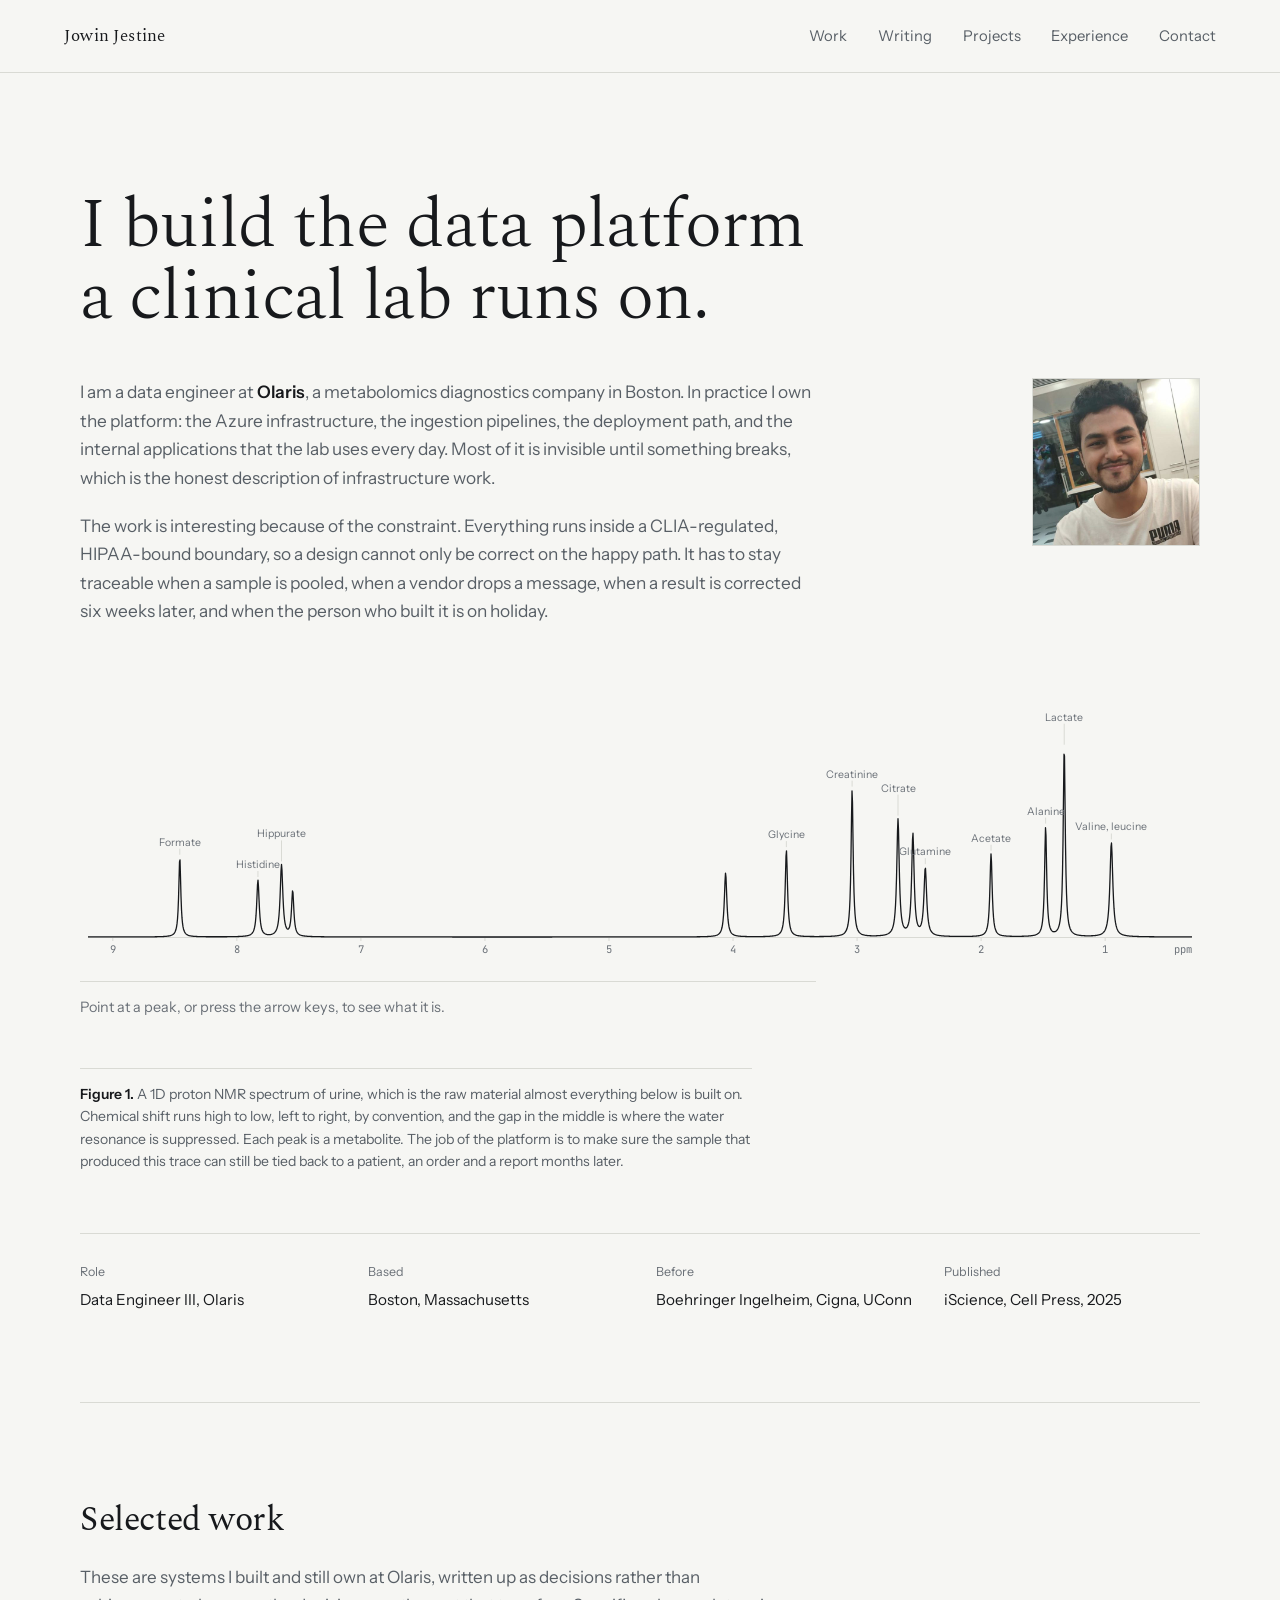
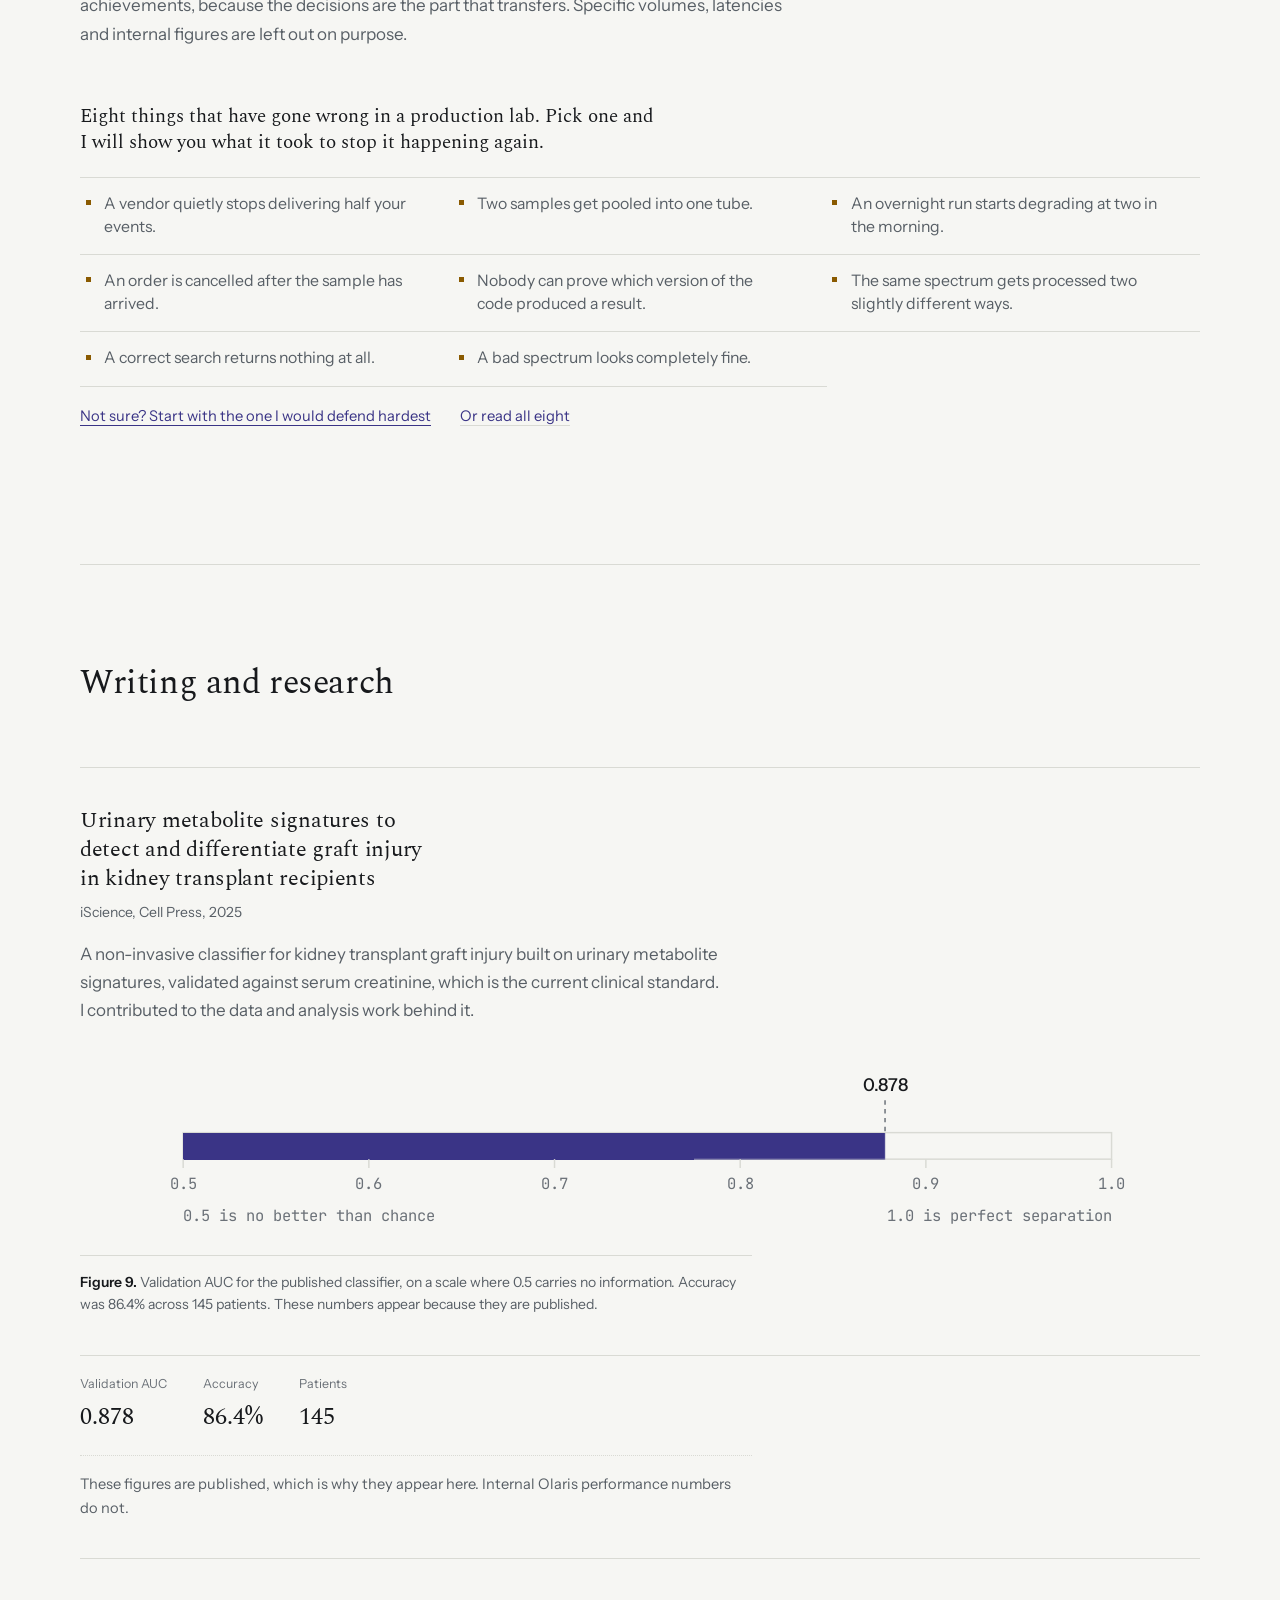
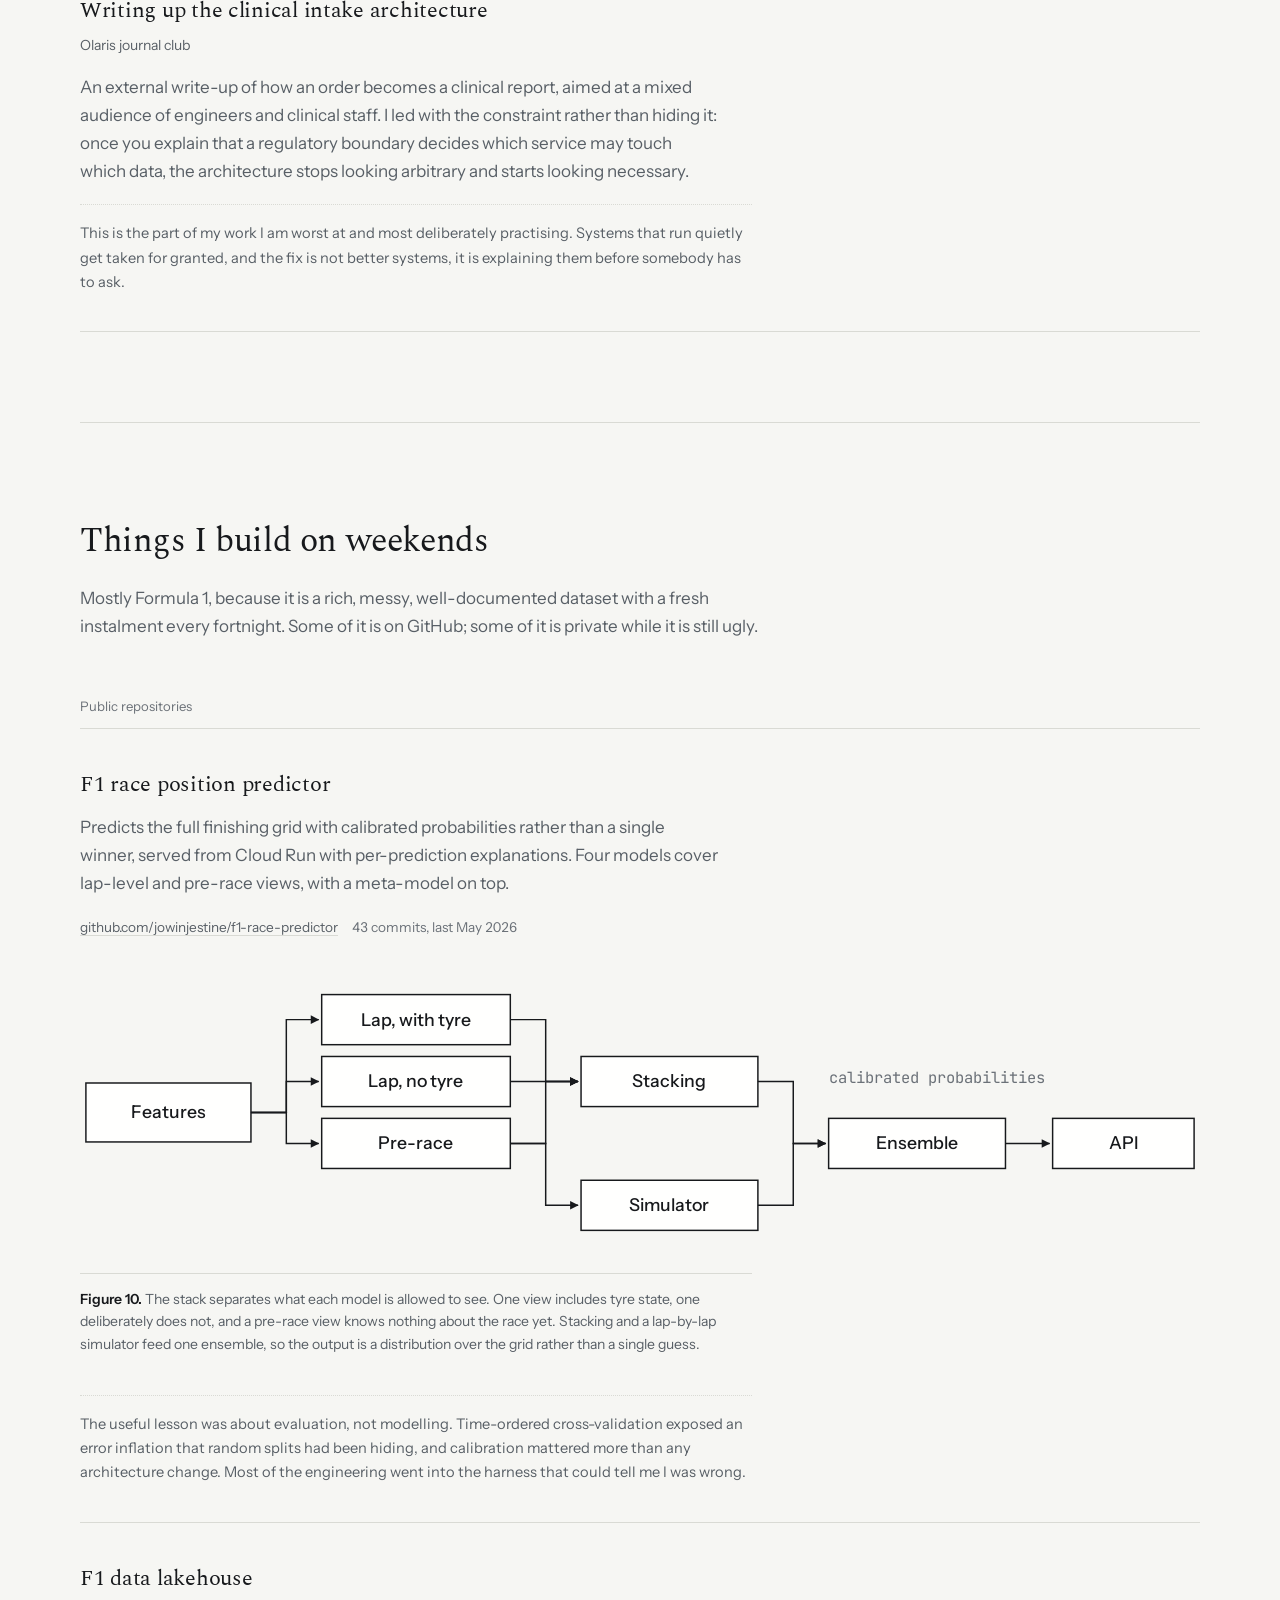
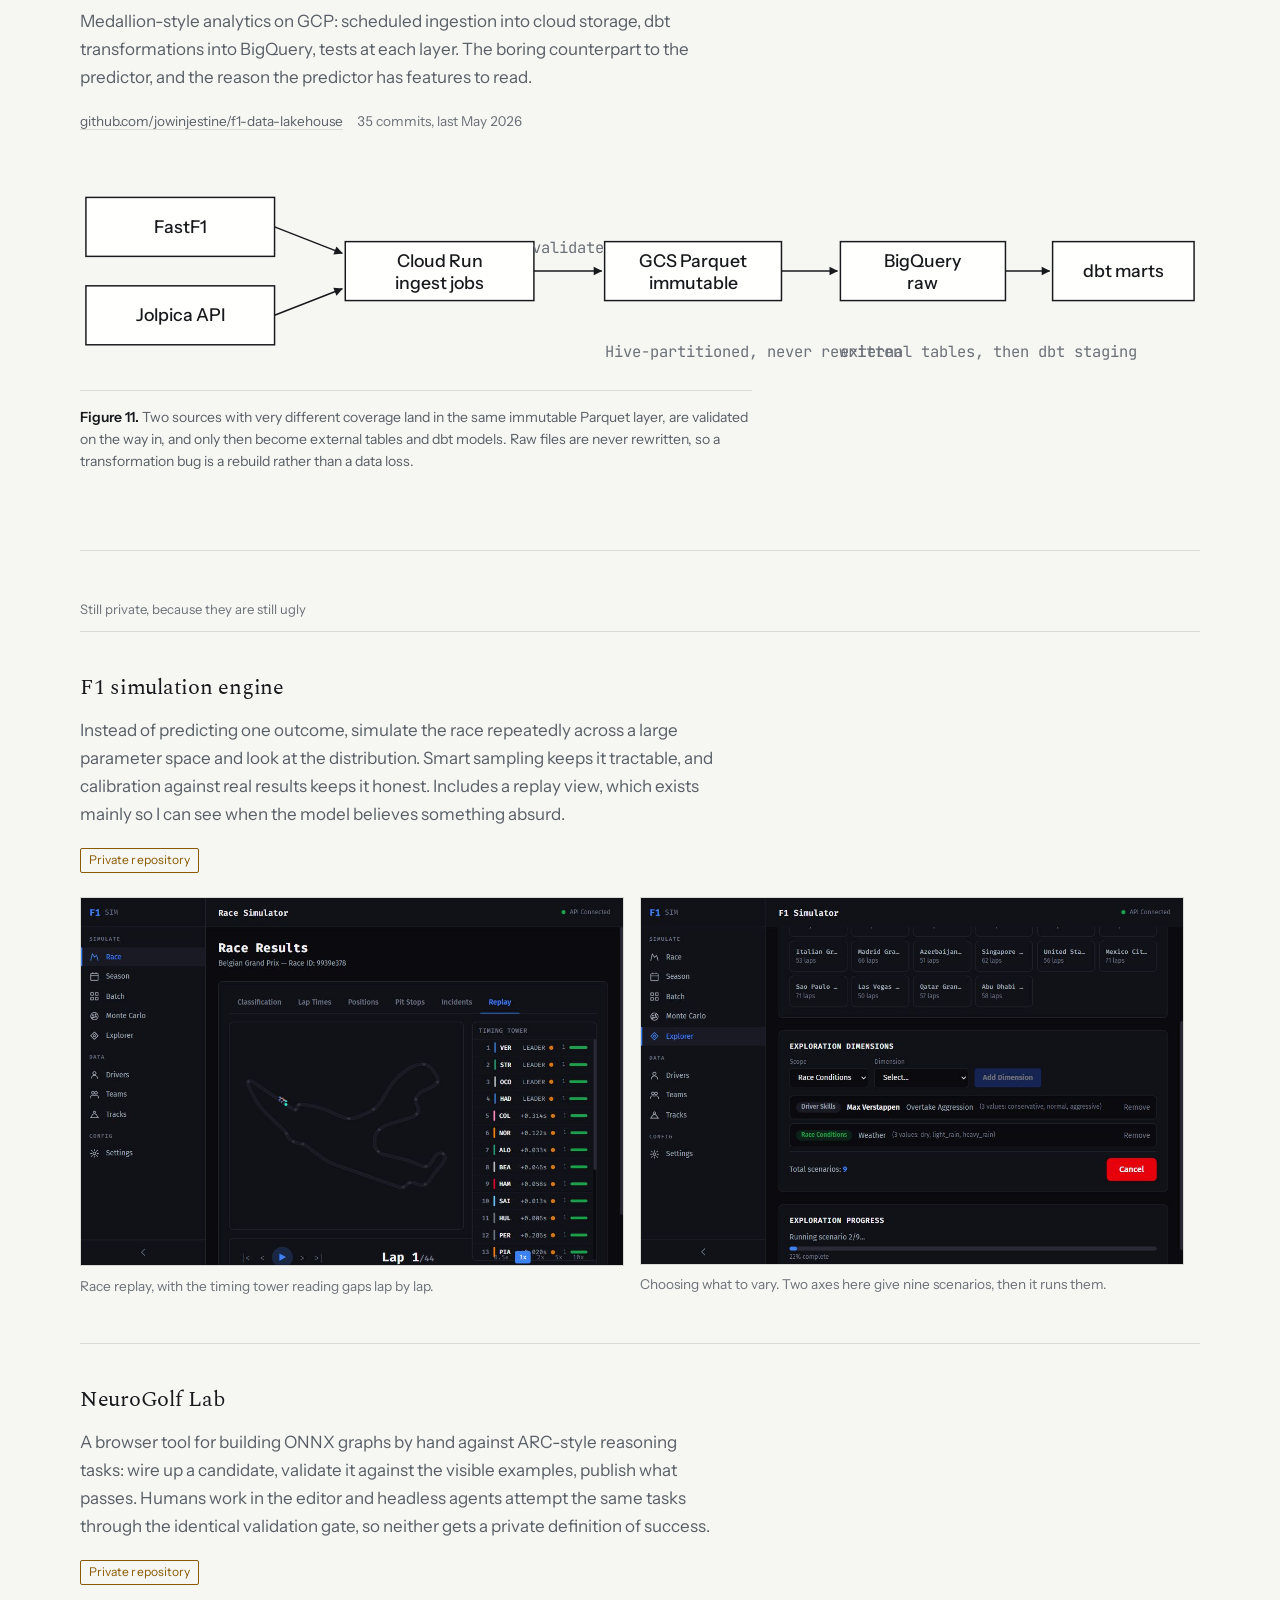
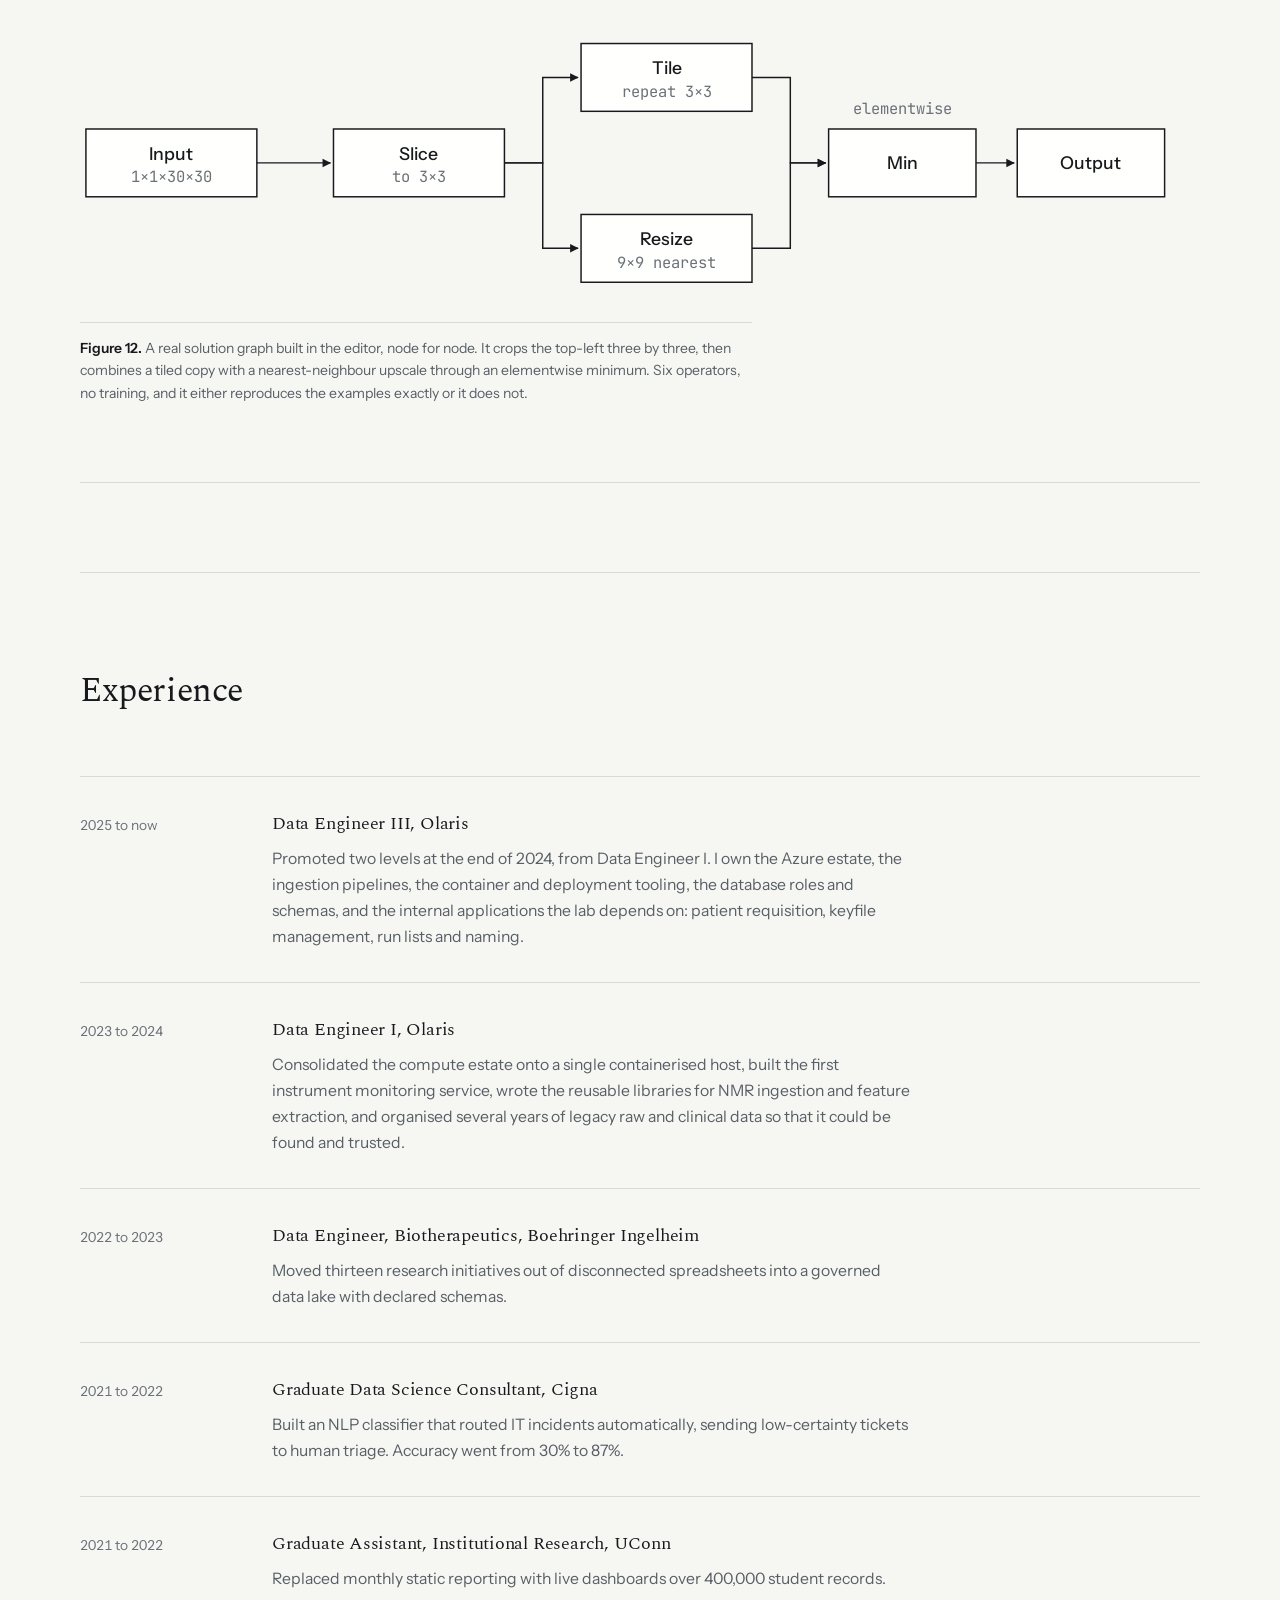
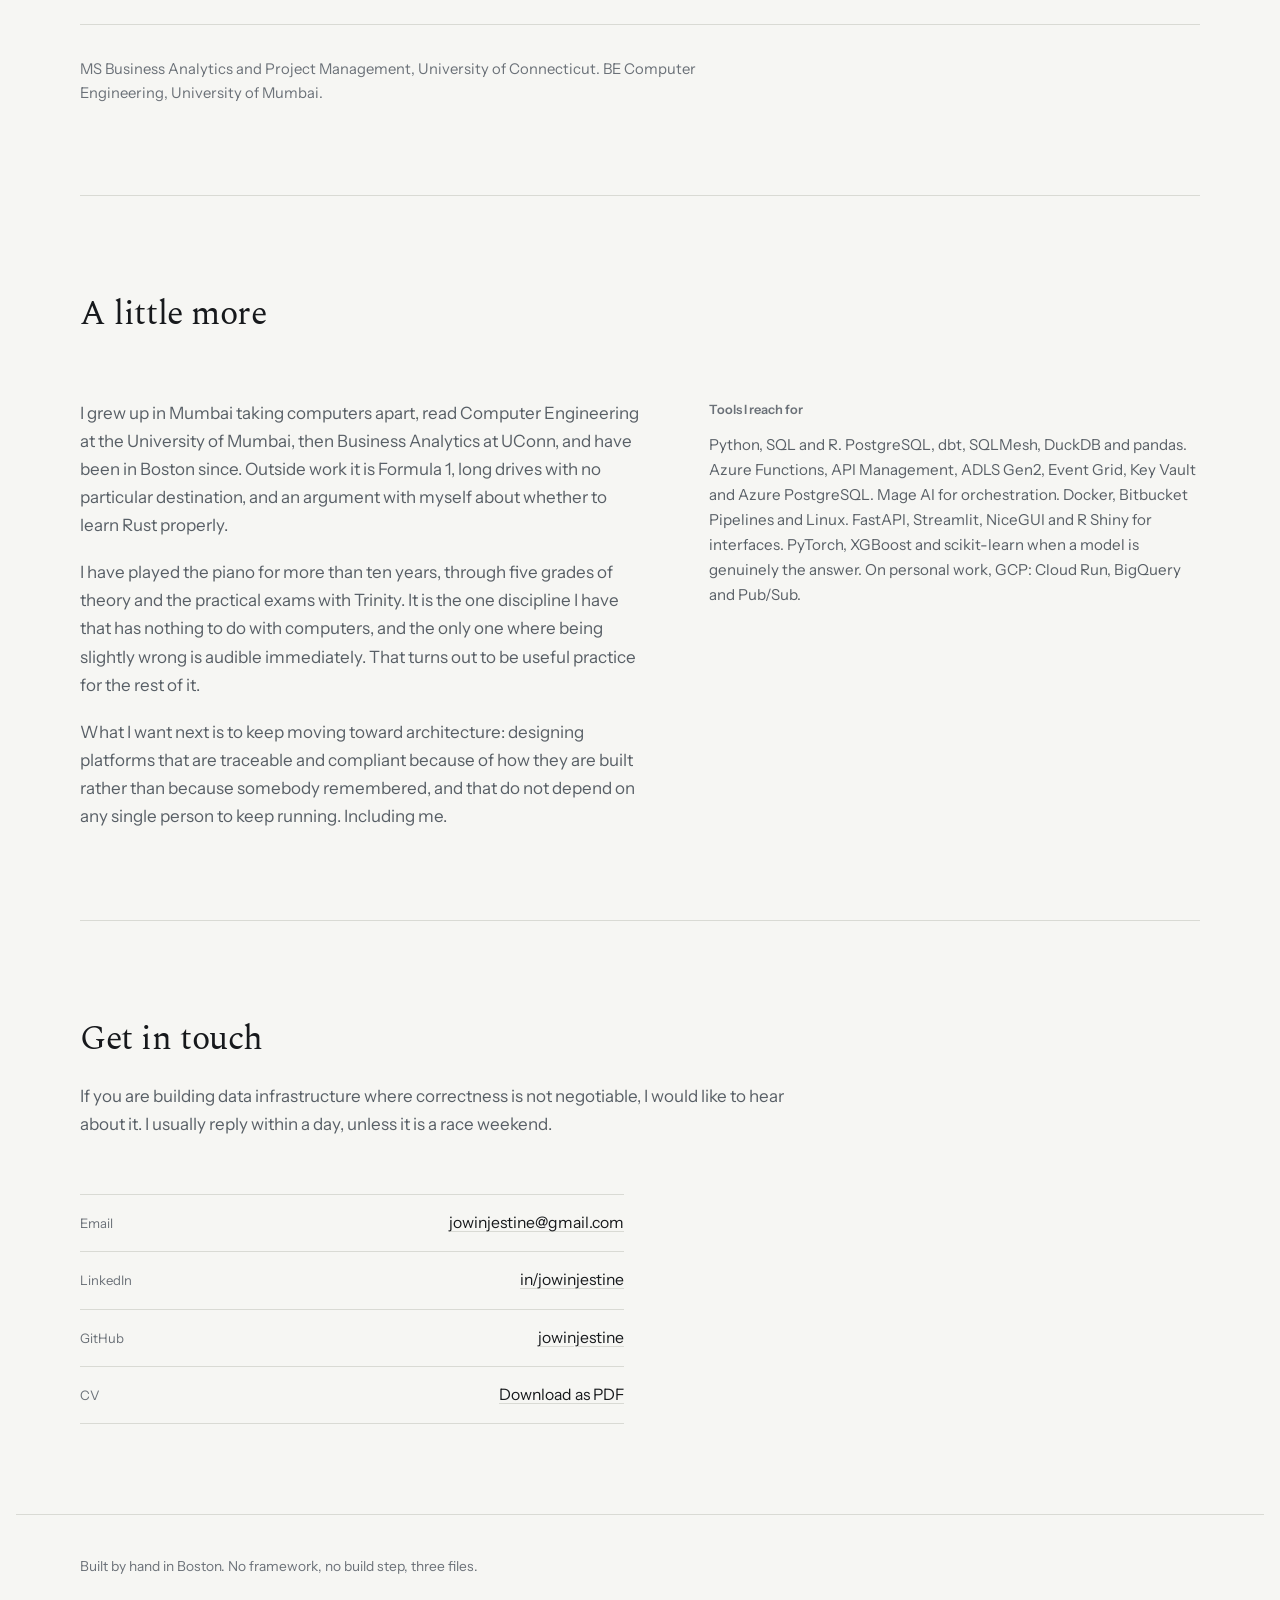
==== index.html @ df626b04 "Sharpen the case studies against the Olaris repositories Read the source for the systems described o" ====
<!DOCTYPE html>
<html lang="en">
<head>
<meta charset="UTF-8" />
<meta name="viewport" content="width=device-width, initial-scale=1" />
<title>Jowin Jestine — data platform engineer</title>

<meta name="description" content="Jowin Jestine is a data engineer at Olaris, where he owns the Azure infrastructure, ingestion pipelines, CI/CD and internal applications behind NMR-based metabolomic diagnostics. Case studies on sample traceability, instrument monitoring and building for a regulated lab." />
<meta name="theme-color" content="#f6f6f3" />
<link rel="icon" href="favicon.svg" type="image/svg+xml" />

<meta property="og:type" content="website" />
<meta property="og:url" content="https://jowinjestine.github.io/" />
<meta property="og:title" content="Jowin Jestine — data platform engineer" />
<meta property="og:description" content="I build the data platform a clinical lab runs on. Case studies on sample traceability, instrument monitoring, and engineering inside a regulated boundary." />
<meta property="og:image" content="https://jowinjestine.github.io/og-image.svg" />
<meta name="twitter:card" content="summary_large_image" />

<link rel="preconnect" href="https://fonts.googleapis.com" />
<link rel="preconnect" href="https://fonts.gstatic.com" crossorigin />
<link href="https://fonts.googleapis.com/css2?family=Spectral:ital,wght@0,300;0,400;0,600;1,300;1,400&family=Instrument+Sans:wght@400;500;600&family=JetBrains+Mono:wght@400;500&display=swap" rel="stylesheet" />
<link rel="stylesheet" href="styles.css?v=10" />
</head>
<body>

<a class="skip" href="#main">Skip to content</a>

<svg width="0" height="0" aria-hidden="true" focusable="false" style="position:absolute">
  <defs>
    <marker id="ar" viewBox="0 0 9 9" refX="8" refY="4.5" markerWidth="6.5" markerHeight="6.5" orient="auto-start-reverse">
      <path d="M0.5,0.5 L8.5,4.5 L0.5,8.5 z" fill="context-stroke" stroke="none"/>
    </marker>
  </defs>
</svg>

<header class="masthead">
  <a class="wordmark" href="#top">Jowin&nbsp;Jestine</a>
  <nav aria-label="Sections">
    <a href="#work">Work</a>
    <a href="#writing">Writing</a>
    <a href="#projects">Projects</a>
    <a href="#experience">Experience</a>
    <a href="#contact">Contact</a>
  </nav>
</header>

<main id="main">

  <!-- ══════════════ INTRO ══════════════ -->
  <section id="top" class="intro">
    <h1>I build the data platform a clinical lab runs on.</h1>

    <div class="intro-body">
      <div class="intro-text">
      <p class="lede">
      I am a data engineer at <strong>Olaris</strong>, a metabolomics diagnostics company in
      Boston. In practice I own the platform: the Azure infrastructure, the ingestion
      pipelines, the deployment path, and the internal applications that the lab uses every
      day. Most of it is invisible until something breaks, which is the honest description
      of infrastructure work.
    </p>

    <p class="lede">
      The work is interesting because of the constraint. Everything runs inside a
      CLIA-regulated, HIPAA-bound boundary, so a design cannot only be correct on the happy
      path. It has to stay traceable when a sample is pooled, when a vendor drops a message,
      when a result is corrected six weeks later, and when the person who built it is on
      holiday.
    </p>
      </div>
      <figure class="portrait">
        <img src="images/jowin.jpg" width="560" height="560" alt="Jowin Jestine" />
      </figure>
    </div>

    <figure class="spectrum-figure">
      <canvas id="spectrum" width="1200" height="300" tabindex="0" role="img"
              aria-label="An interactive one-dimensional proton NMR spectrum of urine. Point at a peak, or use the left and right arrow keys, to read what each metabolite is."></canvas>
      <div class="readout" id="readout" aria-live="polite">
        <p class="readout-hint">Point at a peak, or press the arrow keys, to see what it is.</p>
      </div>
      <figcaption>
        <b>Figure 1.</b> A 1D proton NMR spectrum of urine, which is the raw material almost
        everything below is built on. Chemical shift runs high to low, left to right, by
        convention, and the gap in the middle is where the water resonance is suppressed.
        Each peak is a metabolite. The job of the platform is to make sure the sample that
        produced this trace can still be tied back to a patient, an order and a report
        months later.
      </figcaption>
    </figure>

    <dl class="facts">
      <div><dt>Role</dt><dd>Data Engineer III, Olaris</dd></div>
      <div><dt>Based</dt><dd>Boston, Massachusetts</dd></div>
      <div><dt>Before</dt><dd>Boehringer Ingelheim, Cigna, UConn</dd></div>
      <div><dt>Published</dt><dd>iScience, Cell Press, 2025</dd></div>
    </dl>
  </section>

  <!-- ══════════════ WORK ══════════════ -->
  <section id="work">
    <div class="section-head">
      <h2>Selected work</h2>
      <p>
        These are systems I built and still own at Olaris, written up as decisions rather
        than achievements, because the decisions are the part that transfers. Specific
        volumes, latencies and internal figures are left out on purpose.
      </p>
    </div>

    <div class="failures">
      <p class="failures-lead">Eight things that have gone wrong in a production lab. Pick one and I will show you what it took to stop it happening again.</p>
      <ul class="failure-list">
        <li><button type="button" data-case="case-inventory">A vendor quietly stops delivering half your events.</button></li>
        <li><button type="button" data-case="case-identifiers">Two samples get pooled into one tube.</button></li>
        <li><button type="button" data-case="case-monitoring">An overnight run starts degrading at two in the morning.</button></li>
        <li><button type="button" data-case="case-intake">An order is cancelled after the sample has arrived.</button></li>
        <li><button type="button" data-case="case-delivery">Nobody can prove which version of the code produced a result.</button></li>
        <li><button type="button" data-case="case-processing">The same spectrum gets processed two slightly different ways.</button></li>
        <li><button type="button" data-case="case-search">A correct search returns nothing at all.</button></li>
        <li><button type="button" data-case="case-quality">A bad spectrum looks completely fine.</button></li>
      </ul>
      <p class="failures-foot">
        <button type="button" class="start-here" data-case="case-identifiers">Not sure? Start with the one I would defend hardest</button>
        <button type="button" class="show-all">Or read all eight</button>
      </p>
    </div>

    <!-- 1 ─────────────────────────────── -->
    <article class="entry" id="case-inventory">
      <h3>Sample inventory that does not trust the webhook</h3>
      <p class="entry-line">
        Keeping a PostgreSQL inventory in step with the lab's electronic notebook, given a
        vendor webhook that loses messages in production.
      </p>
      <p class="entry-meta"><span class="tag ok">In production</span> Azure Functions, Storage Queues, PostgreSQL, ADLS Gen2</p>
      <p class="hook">The vendor&rsquo;s webhooks lose events in production. Nothing errors, so the database quietly stops matching the freezer.</p>
      <figure class="fig">
        <svg viewBox="0 0 760 240" role="img" style="min-width:560px" aria-label="Two independent paths write the same records. The dashed webhook is fast and unreliable; the scheduled reconciliation is slower and complete. Correctness comes from the second path, which is why losing events on the first one only delays a row."><rect class="b" x="4" y="40" width="100" height="44"/><text class="t" x="54" y="66">Lab notebook</text><rect class="b" x="168" y="40" width="100" height="44"/><text class="t" x="218" y="66">Receiver</text><rect class="b" x="332" y="40" width="100" height="44"/><text class="t" x="382" y="66">Queue</text><rect class="b" x="496" y="40" width="100" height="44"/><text class="t" x="546" y="66">Processor</text><rect class="b" x="660" y="40" width="100" height="44"/><text class="t" x="710" y="66">PostgreSQL</text><rect class="b" x="168" y="180" width="100" height="44"/><text class="t" x="218" y="206">Reconciler</text><rect class="b" x="496" y="180" width="100" height="44"/><text class="t" x="546" y="206">Object store</text><line class="e dash" x1="104" y1="62" x2="166" y2="62"/><text class="l" x="136" y="49">lossy</text><line class="e" x1="268" y1="62" x2="330" y2="62"/><text class="l" x="300" y="49">enqueue</text><line class="e" x1="432" y1="62" x2="494" y2="62"/><text class="l" x="464" y="49">dequeue</text><line class="e" x1="596" y1="62" x2="658" y2="62"/><text class="l" x="628" y="49">on change</text><polyline class="e" points="54,84 54,202 166,202"/><text class="l ls" x="62" y="140">scheduled poll</text><polyline class="e" points="268,202 382,202 382,86"/><text class="l" x="325" y="222">backfill missing</text><polyline class="e" points="546,84 546,178"/><text class="l ls" x="554" y="140">archive raw payload</text><g class="anim f2"><circle class="pkt p1" cx="104" cy="62" r="3.4" style="animation-delay:0s"/><circle class="pkt p2 lost" cx="104" cy="62" r="3.4" style="animation-delay:1.6s"/><circle class="pkt p3" cx="104" cy="62" r="3.4" style="animation-delay:3.2s"/><circle class="recon" cx="54" cy="84" r="3.4"/></g></svg>
        <figcaption><b>Figure 2.</b> Two independent paths write the same records. The dashed webhook is fast and unreliable; the scheduled reconciliation is slower and complete. Correctness comes from the second path, which is why losing events on the first one only delays a row.</figcaption>
      </figure>

      <details>
        <summary><span>How it stops trusting the webhook</span></summary>
        <div class="case">
          <h4>The problem</h4>
          <p>
            The lab's inventory lives in an electronic lab notebook. Our database needs to
            reflect it closely enough that a scientist can trust a query instead of walking
            to a freezer. The vendor offers webhooks, and the obvious design is to receive
            each event and write it down.
          </p>
          <p>
            That design fails quietly. In production, a measurable share of webhook
            deliveries never arrive. Nothing errors. The database simply drifts from
            reality, and the first symptom is somebody being told a sample exists when it
            does not. A system that is wrong but confident is worse than one that is
            visibly down.
          </p>

          

          <h4>What I decided, and why</h4>

          <h5>Treat webhook delivery as a hint, not as the source of truth</h5>
          <p>
            The receiver's only job is to accept the payload, put it on a queue, and return
            immediately. It does no parsing and no business logic, so a malformed or
            surprising payload cannot cost us the event. Correctness moved out of the
            request path entirely, which also means the vendor's retry behaviour stops
            being our problem.
          </p>

          <h5>Reconcile on a schedule instead of hoping for completeness</h5>
          <p>
            Because delivery cannot be relied on, a scheduled job walks the notebook's
            API over a look-back window and compares it against what we hold. Anything
            missing is pulled in. This is the part that turns completeness from a hope into a
            property: the steady state is correct even if every webhook in a window is lost.
          </p>
          <p>
            A second scheduled job does a different thing, and keeping them separate matters.
            Reconciliation asks &ldquo;is anything missing?&rdquo;. Change detection asks
            &ldquo;has anything I already hold been edited?&rdquo;. Those questions have
            different look-back windows and different costs, and a single job doing both ends
            up doing neither well.
          </p>

          <h5>Detect change by hashing fields, not by trusting timestamps</h5>
          <p>
            Reconciliation naively implemented would rewrite everything on every pass, which
            destroys any useful audit history and makes real changes impossible to see. Each
            record's meaningful fields are hashed, so a pass can tell the difference between
            “seen again” and “actually changed”, and only genuine changes are written.
          </p>

          <h5>Give every event a receipt, and make the receipt the source of safety</h5>
          <p>
            Each event gets a row recording where it is: queued, processing, or finished. That
            row is what makes reprocessing safe, because the same event arriving twice finds
            its own receipt rather than creating a second sample.
          </p>
          <p>
            The subtle case is a crash halfway through. The queue makes the message visible
            again after a timeout, and the receipt is still sitting in <em>processing</em>.
            Matching that state, rather than only matching untouched work, is what lets the
            retry resume instead of quietly discarding the message. Treating a
            half-finished receipt as if it were finished is the bug that would be hardest to
            notice.
          </p>

          <figure class="fig">
            <svg viewBox="0 0 760 186" role="img" style="min-width:560px" aria-label="A receipt moves from received to queued to processing to done. A retry arrow returns from processing to processing, and reconciliation enters at the queued state through the same path a webhook uses."><rect class="b" x="4" y="66" width="132" height="46"/><text class="t" x="70" y="93">Received</text><rect class="b" x="196" y="66" width="132" height="46"/><text class="t" x="262" y="93">Queued</text><rect class="b" x="388" y="66" width="132" height="46"/><text class="t" x="454" y="93">Processing</text><rect class="b" x="580" y="66" width="132" height="46"/><text class="t" x="646" y="93">Done</text><line class="e" x1="136" y1="89" x2="194" y2="89"/><line class="e" x1="328" y1="89" x2="386" y2="89"/><line class="e" x1="520" y1="89" x2="578" y2="89"/><polyline class="e wait" points="490,112 490,150 418,150 418,114"/><text class="l ls" x="4" y="176">a crash leaves the receipt in processing, so the redelivered message resumes rather than being dropped</text><polyline class="e ok" points="262,150 262,114"/><text class="l ls" x="150" y="166">reconciliation enqueues here too</text><g class="anim f12"><circle class="tok fwd" cx="140" cy="89" r="3.4"/></g></svg>
            <figcaption><b>Figure 3.</b> Every event gets a receipt row, and the row is what makes reprocessing safe. Reconciliation enqueues into the same state a webhook does, so there is one processing path rather than two that have to agree.</figcaption>
          </figure>

          <h5>Archive the raw payload before interpreting it</h5>
          <p>
            Every payload lands in object storage exactly as received, before any parsing.
            When a mapping turns out to be wrong months later, the original is still
            there, and there is an endpoint that feeds archived payloads back through the same
            processing path to rebuild the history. Parsing logic is the thing most likely to
            be wrong; the raw event is the thing least likely to be.
          </p>

          <h4>What this guarantees</h4>
          <ul class="guarantees">
            <li>Inventory converges on the notebook even during a total webhook outage.</li>
            <li>A lost message delays a row. It does not silently lose one.</li>
            <li>Audit history shows real changes, not reconciliation noise.</li>
            <li>A parsing mistake is recoverable, because the raw event was never discarded.</li>
          </ul>

          <h4>What I would tell someone starting this</h4>
          <p>
            The instinct is to make the receiver clever: validate, deduplicate, retry. That
            is effort spent in the one place that cannot be made reliable, because you do not
            control the sender. Put the cleverness in reconciliation, keep the receiver
            boring, and the whole system gets easier to reason about.
          </p>
        </div>
      </details>
      <p class="entry-back"><button type="button" class="back-to-list">Back to the list</button></p>
    </article>

    <!-- 2 ─────────────────────────────── -->
    <article class="entry" id="case-identifiers">
      <h3>Identifiers that survive the exceptions</h3>
      <p class="entry-line">
        A traceability model where formal identifiers, not names typed by hand, carry the
        link from patient to sample to spectrum to report.
      </p>
      <p class="entry-meta"><span class="tag wait">Moving into production</span> PostgreSQL, ADLS Gen2, Python, system design</p>
      <p class="hook">When an identifier is missing, people put the meaning in the name field. That is the one field nobody can enforce.</p>
      <figure class="fig">
        <svg viewBox="0 0 760 190" role="img" style="min-width:560px" aria-label="Every edge is a recorded relationship rather than a naming convention. A pooled sample has two parents, a research sample has no patient, and a processed spectrum points back at the acquisition it came from. None of those cases needs a workaround."><rect class="b" x="6" y="24" width="118" height="42"/><text class="t" x="65" y="49">Patient</text><rect class="b" x="160" y="24" width="118" height="42"/><text class="t" x="219" y="49">Order</text><rect class="b" x="314" y="24" width="118" height="42"/><text class="t" x="373" y="49">Sample</text><rect class="b" x="468" y="24" width="118" height="42"/><text class="t" x="527" y="49">Aliquot</text><rect class="b" x="622" y="24" width="118" height="42"/><text class="t" x="681" y="49">Spectrum</text><rect class="b" x="160" y="124" width="118" height="42"/><text class="t" x="219" y="142">Research</text><text class="t" x="219" y="157">sample</text><rect class="b" x="314" y="124" width="118" height="42"/><text class="t" x="373" y="142">Pooled</text><text class="t" x="373" y="157">sample</text><rect class="b" x="622" y="124" width="118" height="42"/><text class="t" x="681" y="142">Processed</text><text class="t" x="681" y="157">spectrum</text><line class="e" x1="124" y1="45" x2="158" y2="45"/><line class="e" x1="278" y1="45" x2="312" y2="45"/><line class="e" x1="432" y1="45" x2="466" y2="45"/><line class="e" x1="586" y1="45" x2="620" y2="45"/><line class="e" x1="278" y1="145" x2="312" y2="145"/><polyline class="e" points="373,66 373,122"/><polyline class="e" points="681,66 681,122"/><text class="l" x="381" y="98">parent of</text><text class="l" x="689" y="98">derived from</text><g class="anim f3"><circle class="walk" cx="124" cy="45" r="3.4"/></g></svg>
        <figcaption><b>Figure 4.</b> Every edge is a recorded relationship rather than a naming convention. A pooled sample has two parents, a research sample has no patient, and a processed spectrum points back at the acquisition it came from. None of those cases needs a workaround.</figcaption>
      </figure>

      <details>
        <summary><span>How the identifier model works</span></summary>
        <div class="case">
          <h4>The problem</h4>
          <p>
            Clinical and research workflows had grown up with separate identifier schemes.
            Some entities had no identifier at all: a processed spectrum, for instance, could
            not be named in a way that distinguished it from the raw acquisition it came
            from.
          </p>
          <p>
            Where identifiers were missing, names filled the gap. Names are typed by people,
            under time pressure, in several systems, with no enforcement. So meaning migrated
            into the one field guaranteed to be inconsistent. This is a slow failure: nothing
            crashes, workarounds become standard practice, and traceability quietly becomes
            partial instead of guaranteed.
          </p>

          

          <h4>What I decided, and why</h4>

          <h5>Identifiers are the system of record; names are a convenience</h5>
          <p>
            Names stay, because people need to read something human. But nothing downstream
            is allowed to depend on them. Every relationship that matters is expressed as a
            key and a row, which means traceability stops degrading as volume grows and as
            more people touch the data.
          </p>

          <h5>A parent-and-child graph, not a linear chain</h5>
          <p>
            The tempting model is a chain: patient, order, sample, aliquot. It breaks on the
            first pooled sample, and again on the first research sample with no patient, and
            again on a rerun. A parent-and-child relationship at the inventory level absorbs
            pools, splits, reruns and collaborator material without asking the lab to change
            how they work. The model bends so that the people do not have to.
          </p>

          <h5>Design the whole architecture, then deliver it in phases</h5>
          <p>
            It would have been faster to ship an identifier registry alone. It would also
            have guaranteed drift: samples handled physically before an identifier exists,
            aliquots with no durable parent, corrections needing human interpretation. So the
            full entity model was designed up front and delivery was phased against it.
            Phasing the delivery is fine. Phasing the design is how you get a system that
            has to be replaced.
          </p>

          <h5>Give spectra and processed spectra real identifiers</h5>
          <p>
            The gap that started this project was the most valuable thing to close. Once a
            processed spectrum has its own identifier and a recorded parent, the chain from a
            patient's sample through acquisition and processing to a reported result can be
            walked in either direction, by a person or a query.
          </p>

          <h4>What this guarantees</h4>
          <ul class="guarantees">
            <li>Spectra and processed spectra are addressable, which they were not before.</li>
            <li>Samples stay linked to patients across both product and research workflows.</li>
            <li>Pooled, split and rerun material is representable without a workaround.</li>
            <li>The path from sample to report can be traced in both directions.</li>
          </ul>

          <h4>What I would tell someone starting this</h4>
          <p>
            A rigid identifier scheme looks fine for about a year. Design for the exceptions
            you already know about, because they are not exceptions, they are the workload.
            And watch for meaning leaking into free-text fields; that is the earliest signal
            that the model is too tight.
          </p>
        </div>
      </details>
      <p class="entry-back"><button type="button" class="back-to-list">Back to the list</button></p>
    </article>

    <!-- 3 ─────────────────────────────── -->
    <article class="entry" id="case-monitoring">
      <h3>Catching instrument drift while the instrument is still running</h3>
      <p class="entry-line">
        Monitoring NMR acquisition against reference rule sets, so an overnight batch is not
        discovered to be worthless in the morning.
      </p>
      <p class="entry-meta"><span class="tag ok">In production</span> Mage AI, PostgreSQL, FastAPI, Microsoft Teams</p>
      <p class="hook">An overnight run can start degrading at two in the morning. Finding out at nine costs the whole night of instrument time.</p>
      <figure class="fig">
        <svg viewBox="0 0 760 226" role="img" style="min-width:560px" aria-label="Each parameter is judged against its own reference range, so normal variation in one reading cannot trigger the same alarm as meaningful drift in another. Both branches record; only one interrupts anybody."><rect class="b" x="6" y="88" width="118" height="44"/><text class="t" x="65" y="114">Acquisition</text><rect class="b" x="160" y="88" width="118" height="44"/><text class="t" x="219" y="114">Parse run</text><rect class="b" x="314" y="88" width="118" height="44"/><text class="t" x="373" y="114">Compare</text><rect class="b ok" x="500" y="24" width="250" height="44"/><text class="t" x="625" y="50">Within range: record only</text><rect class="b wait" x="500" y="152" width="250" height="44"/><text class="t" x="625" y="178">Outside range: record and alert</text><line class="e" x1="124" y1="110" x2="158" y2="110"/><line class="e" x1="278" y1="110" x2="312" y2="110"/><polyline class="e ok" points="432,110 466,110 466,46 498,46"/><polyline class="e wait" points="432,110 466,110 466,174 498,174"/><text class="l" x="373" y="152">against a reference</text><text class="l" x="373" y="166">range per parameter</text><text class="l" x="508" y="212">cooldown suppresses a repeat alert on the same parameter</text><g class="anim f4"><circle class="rd in" cx="124" cy="110" r="3.4"/><circle class="rd out" cx="124" cy="110" r="3.4"/></g></svg>
        <figcaption><b>Figure 5.</b> Each parameter is judged against its own reference range, so normal variation in one reading cannot trigger the same alarm as meaningful drift in another. Both branches record; only one interrupts anybody.</figcaption>
      </figure>

      <details>
        <summary><span>How the thresholds are set</span></summary>
        <div class="case">
          <h4>The problem</h4>
          <p>
            NMR acquisition quality depends on parameters that drift: temperature, shimming,
            field stability. A long overnight run can degrade partway through, and if nobody
            finds out until the batch completes, the cost is instrument time that cannot be
            recovered and clinical reporting that slips.
          </p>

          

          <h4>What I decided, and why</h4>

          <h5>Compare against reference rule sets, not a single threshold</h5>
          <p>
            Field drift tolerance and temperature tolerance have nothing to do with each
            other. One global threshold does both jobs badly: it fires constantly on
            parameters that vary normally, and stays silent on parameters where a small
            movement is meaningful. Each parameter gets its own reference range, which is
            more configuration and considerably less noise.
          </p>

          <h5>Spend the effort on alert fatigue, not on detection</h5>
          <p>
            Detection is the easy half. An alert the team learns to ignore is worse than no
            alert, because it also teaches them to distrust the next one. So there are
            cooldowns to survive transient spikes, and notifications are grouped rather than
            fired per reading. I spent as long on restraint as on the checks.
          </p>

          <h5>Log to a database, not to files</h5>
          <p>
            The first version wrote quality metrics to flat files, which answers “what is
            happening now” and nothing else. Questions worth asking are comparative: was this
            parameter stable across the batch, is this instrument worse than it was last
            month. Those are queries, so the metrics belong in PostgreSQL, indexed by session
            and parameter.
          </p>

          <h5>Alert where the team already is</h5>
          <p>
            The notification goes to Microsoft Teams, because that is where the lab already
            works. A dashboard nobody opens is not monitoring; it is a monitoring-shaped
            object.
          </p>

          <h4>What this guarantees</h4>
          <ul class="guarantees">
            <li>Acquisition is checked against reference ranges on every run.</li>
            <li>Drift reaches a human while the instrument is still running.</li>
            <li>Quality history is queryable by session and by parameter, so trends are answerable.</li>
            <li>Alert volume stays low enough that alerts still get read.</li>
          </ul>

          <h4>What I would tell someone starting this</h4>
          <p>
            Build the thresholds with the people who run the instrument, not from the
            specification sheet. They already know which parameters wander harmlessly and
            which ones mean stop. That conversation is worth more than any amount of
            statistical tuning.
          </p>
        </div>
      </details>
      <p class="entry-back"><button type="button" class="back-to-list">Back to the list</button></p>
    </article>

    <!-- 4 ─────────────────────────────── -->
    <article class="entry" id="case-intake">
      <h3>Clinical order intake, end to end</h3>
      <p class="entry-line">
        Taking an order from a lab partner through verification, cancellation and approval
        into a reportable result, without anyone reconciling a spreadsheet.
      </p>
      <p class="entry-meta"><span class="tag ok">In production</span> Azure Functions, API Management, Key Vault, Power Automate</p>
      <p class="hook">Orders get cancelled. If that is someone editing a row, the audit trail is a story rather than a record.</p>
      <figure class="fig">
        <svg viewBox="0 0 760 204" role="img" style="min-width:560px" aria-label="Withdrawal and amendment are states with their own transitions, not an operator editing a row. An amended order returns to verification rather than skipping ahead, so the audit trail records what happened instead of describing it afterwards."><rect class="b" x="6" y="20" width="124" height="42"/><text class="t" x="68" y="45">Received</text><rect class="b" x="170" y="20" width="124" height="42"/><text class="t" x="232" y="45">Verified</text><rect class="b" x="334" y="20" width="124" height="42"/><text class="t" x="396" y="45">Accepted</text><rect class="b" x="498" y="20" width="124" height="42"/><text class="t" x="560" y="45">Reported</text><rect class="b wait" x="140" y="130" width="124" height="42"/><text class="t" x="202" y="155">Cancelled</text><rect class="b wait" x="380" y="130" width="124" height="42"/><text class="t" x="442" y="155">Amended</text><line class="e" x1="130" y1="41" x2="168" y2="41"/><line class="e" x1="294" y1="41" x2="332" y2="41"/><line class="e" x1="458" y1="41" x2="496" y2="41"/><polyline class="e wait" points="68,62 68,151 138,151"/><polyline class="e wait" points="232,62 232,128"/><polyline class="e wait" points="396,62 396,128"/><polyline class="e" points="380,151 314,151 314,80 252,80 252,64"/><text class="l" x="330" y="192">re-verified after amendment</text><g class="anim f5"><circle class="ord done" cx="130" cy="41" r="3.4"/><circle class="ord killed" cx="130" cy="41" r="3.4"/></g></svg>
        <figcaption><b>Figure 6.</b> Withdrawal and amendment are states with their own transitions, not an operator editing a row. An amended order returns to verification rather than skipping ahead, so the audit trail records what happened instead of describing it afterwards.</figcaption>
      </figure>

      <details>
        <summary><span>How cancellation is modelled</span></summary>
        <div class="case">
          <h4>The problem</h4>
          <p>
            An order arriving from an external lab partner has to become a sample, a set of
            measurements, and eventually a clinical report. Every step has a regulatory
            expectation attached, and every manual handoff is somewhere a mistake can enter
            without a trace.
          </p>

          

          <h4>What I decided, and why</h4>

          <h5>Put a gateway in front of everything</h5>
          <p>
            External traffic terminates at API Management, which owns authentication, routing
            and policy. The functions behind it do not each re-implement a security posture,
            and the boundary an auditor cares about is one component rather than a diagram
            full of arrows.
          </p>

          <h5>Model cancellation as a first-class path</h5>
          <p>
            Orders get cancelled and amended. If that is handled by someone editing a row,
            the audit trail is a story rather than a record. Verification and cancellation
            are explicit flows with their own states, so the unhappy paths are as
            well-defined as the happy one, and neither needs an operator to intervene.
          </p>

          <h5>Secrets in Key Vault, never in configuration</h5>
          <p>
            Unremarkable, and worth stating because the alternative is so common. Nothing in
            source control or app settings holds a credential, and rotation does not require
            a deployment.
          </p>

          <h5>Approvals through the tool people already use</h5>
          <p>
            Report approval runs through Power Automate into Teams, as an actionable card.
            The approval is recorded as a state change in the database rather than living in
            somebody's inbox, which is the difference between a workflow and a habit.
          </p>

          <h4>What this guarantees</h4>
          <ul class="guarantees">
            <li>Order state is explicit at every point, including when an order is withdrawn.</li>
            <li>The security boundary is one reviewable component, not a property of many.</li>
            <li>Approvals leave a record in the database, not only in a chat history.</li>
            <li>Credential rotation is an operational task, not a code change.</li>
          </ul>
        </div>
      </details>
      <p class="entry-back"><button type="button" class="back-to-list">Back to the list</button></p>
    </article>

    <!-- 5 ─────────────────────────────── -->
    <article class="entry" id="case-delivery">
      <h3>Making every change to a regulated app reviewable</h3>
      <p class="entry-line">
        Continuous delivery and a staging environment for clinical applications, plus
        immutable, serialised records of data-science output.
      </p>
      <p class="entry-meta"><span class="tag ok">In production</span> Bitbucket Pipelines, Docker, ADLS Gen2</p>
      <p class="hook">Reproducibility by convention does not survive a busy quarter.</p>

      <details>
        <summary><span>Why there is only one path to production</span></summary>
        <div class="case">
          <h4>The problem</h4>
          <p>
            Analytical code that influences a clinical result carries the same expectations as
            any other regulated artefact: you should be able to say what ran, when, on what
            input, and who reviewed it. Reproducibility by convention does not survive a busy
            quarter.
          </p>

          <h4>What I decided, and why</h4>

          <h5>One deployment path for every application, no exceptions</h5>
          <p>
            Standardised pipelines mean a change reaches production the same way every time,
            through review and a recorded build. The value is not the automation, it is the
            absence of a second, undocumented route. A single exception makes the guarantee
            worthless.
          </p>

          <h5>A staging environment that actually resembles production</h5>
          <p>
            Refactoring a clinical application with no safe place to test it means the test
            is the release. Staging is unglamorous infrastructure that mostly pays off on the
            days you were going to make a mistake.
          </p>

          <h5>Write outputs once, immutably, and serialise them</h5>
          <p>
            Model and analysis outputs are stored so that they cannot be overwritten in
            place, with enough structure to be verified later. A result you can regenerate is
            useful; a result you can prove was the one used is what regulation is actually
            asking for.
          </p>

          <h5>The database schema is code as well</h5>
          <p>
            Application code being reviewed is only half of it, because a schema change can
            break a clinical report just as thoroughly. The logging schema is written
            declaratively, reviewed like any other change, and applied as ordered,
            checksummed migrations across more than one instance. Checksums are the part that
            matters: they turn &ldquo;we think these databases match&rdquo; into something a
            machine can verify.
          </p>

          <h4>What this guarantees</h4>
          <ul class="guarantees">
            <li>Every change to a clinical application is reviewed and recorded before release.</li>
            <li>Schema changes are versioned and checksummed, so two instances can be proven to agree.</li>
            <li>There is no informal path to production for anyone, including me.</li>
            <li>A past result can be produced as evidence, not reconstructed from memory.</li>
          </ul>
        </div>
      </details>
      <p class="entry-back"><button type="button" class="back-to-list">Back to the list</button></p>
    </article>

    <article class="entry" id="case-processing">
      <h3>Processing spectra without a person driving TopSpin</h3>
      <p class="entry-line">
        Automated phasing, baseline correction and calibration for NMR acquisitions, run in
        parallel and audited per run.
      </p>
      <p class="entry-meta"><span class="tag ok">In production</span> Python, Jython, Bruker TopSpin, Azure Batch, azcopy</p>
      <p class="hook">
        Processing a spectrum by hand takes a trained person several minutes and no two
        people do it identically. Multiply that by a run of samples.
      </p>

      <figure class="fig">
        <svg viewBox="0 0 760 226" role="img" style="min-width:560px" aria-label="Raw acquisitions are synced off the spectrometer, then one processing task runs per spectrum across a pool of nodes. Each run writes its own audit record alongside the processed output, so a result can be traced to the code and the operator that produced it."><rect class="b" x="4" y="96" width="116" height="44"/><text class="t" x="62" y="122">Spectrometer</text><rect class="b" x="178" y="96" width="116" height="44"/><text class="t" x="236" y="122">Raw FID store</text><rect class="b" x="352" y="96" width="116" height="44"/><text class="t" x="410" y="122">Batch pool</text><rect class="b" x="520" y="44" width="104" height="34"/><text class="t" x="572" y="65">Task</text><rect class="b" x="520" y="101" width="104" height="34"/><text class="t" x="572" y="122">Task</text><rect class="b" x="520" y="158" width="104" height="34"/><text class="t" x="572" y="179">Task</text><rect class="b" x="660" y="101" width="96" height="34"/><text class="t" x="708" y="122">Processed</text><line class="e" x1="120" y1="118" x2="176" y2="118"/><text class="l" x="149" y="106">sync</text><line class="e" x1="294" y1="118" x2="350" y2="118"/><text class="l" x="322" y="106">submit</text><polyline class="e" points="468,118 494,118 494,61 518,61"/><polyline class="e" points="468,118 494,118 494,118 518,118"/><polyline class="e" points="468,118 494,118 494,175 518,175"/><polyline class="e" points="624,61 642,61 642,118 658,118"/><polyline class="e" points="624,118 642,118 642,118 658,118"/><polyline class="e" points="624,175 642,175 642,118 658,118"/><text class="l" x="572" y="212">one spectrum per task, run in parallel</text><text class="l ls" x="4" y="72">auto-phase, baseline, calibrate against a reference standard</text><g class="anim f8"><circle class="job t1" cx="124" cy="118" r="3.4" style="animation-delay:0s"/><circle class="job t2" cx="124" cy="118" r="3.4" style="animation-delay:0.5s"/><circle class="job t3" cx="124" cy="118" r="3.4" style="animation-delay:1s"/></g></svg>
        <figcaption><b>Figure 7.</b> Raw acquisitions are synced off the spectrometer, then one processing task runs per spectrum across a pool of nodes. Each run writes its own audit record alongside the processed output, so a result can be traced to the code and the operator that produced it.</figcaption>
      </figure>

      <details>
        <summary><span>How the processing was automated</span></summary>
        <div class="case">
          <h4>The problem</h4>
          <p>
            A raw acquisition is not a usable spectrum. It needs phase correction, baseline
            correction and calibration against a known reference before anything downstream
            can read it. Done by hand in the instrument software, that is several minutes of
            a trained person&rsquo;s attention per sample, and two analysts will not produce
            byte-identical output from the same input.
          </p>
          <p>
            For a research question that is tolerable. For a clinical workflow it is a
            reproducibility problem, because the processing itself becomes an undocumented
            step between the instrument and the result.
          </p>

          <h4>What I decided, and why</h4>

          <h5>Bridge the instrument software rather than reimplement it</h5>
          <p>
            The instrument vendor&rsquo;s software is the authority on how a spectrum is
            processed, and it scripts in Jython. So the automation is a thin Jython layer
            that drives the vendor tooling and hands off to Python 3 for the analysis, rather
            than a from-scratch reimplementation of well-understood spectroscopy. Writing my
            own phasing algorithm would have been more fun and much harder to defend.
          </p>

          <h5>Calibrate against a known standard, not against the tallest peak</h5>
          <p>
            Chemical shift referencing needs a fixed point. Calibrating to a reference
            compound added to the sample gives one that does not move with biology, and the
            processing detects the reference and navigator peaks rather than assuming where
            they will be.
          </p>

          <h5>One task per spectrum, on a pool that scales to the run</h5>
          <p>
            Processing is embarrassingly parallel: spectra do not depend on each other. So
            the work runs as a task per spectrum across a batch pool, and the same code runs
            locally or on the pool depending on a single mode switch. That keeps development
            honest, because the thing you debug on your laptop is the thing that runs on the
            cluster.
          </p>

          <h5>Every run leaves an audit record next to its output</h5>
          <p>
            Each run gets its own directory keyed by the ticket, the date and the operator,
            and writes both a human-readable log and a structured record beside the processed
            data. The point is not tidiness. It is that six months later you can say which
            code, which inputs and which person produced a given spectrum, without relying on
            anybody&rsquo;s memory.
          </p>

          <h4>What this guarantees</h4>
          <ul class="guarantees">
            <li>The same acquisition produces the same processed spectrum every time.</li>
            <li>Processing scales with the size of the run rather than the number of analysts.</li>
            <li>Every processed spectrum has a record of the code, inputs and operator behind it.</li>
            <li>The local and cluster paths run identical code, so one cannot drift from the other.</li>
          </ul>

          <h4>What I would tell someone starting this</h4>
          <p>
            Automate the boring, well-specified steps and leave the judgement calls alone.
            Phasing and baseline correction have right answers. Deciding whether a spectrum is
            fit to report does not, which is why that stayed a separate model with a human in
            the loop.
          </p>
        </div>
      </details>
      <p class="entry-back"><button type="button" class="back-to-list">Back to the list</button></p>
    </article>

    <!-- 6 ─────────────────────────────── -->
    <article class="entry" id="case-search">
      <h3>Search that understands what a compound is called</h3>
      <p class="entry-line">
        Semantic retrieval over the metabolite catalogue, running entirely inside our own
        cloud tenant.
      </p>
      <p class="entry-meta"><span class="tag ok">In production</span> Sentence Transformers, FAISS, FastAPI</p>
      <p class="hook">One compound has fifteen valid names. Exact-match search turns a correct query into a silent dead end.</p>

      <details>
        <summary><span>Why the index runs in our own tenant</span></summary>
        <div class="case">
          <h4>The problem</h4>
          <p>
            Metabolite lookup was exact-match. Scientific naming does not cooperate with
            that: one compound carries synonyms, abbreviations and structural aliases, so a
            correct query returns nothing and the analyst has to guess again. A silent dead
            end is the worst possible search result, because it looks like an answer.
          </p>

          <h4>What I decided, and why</h4>

          <h5>Embeddings computed and indexed in-tenant</h5>
          <p>
            A hosted vector service would have been quicker to stand up and would have sent
            compound identifiers and query patterns outside the compliance boundary. A local
            model and a local index keep both inside it. The constraint chose the
            architecture, and the architecture turned out to be cheaper anyway.
          </p>

          <h5>Diversify results before showing them</h5>
          <p>
            Ranking by similarity alone fills the first page with near-duplicates of the same
            compound. Re-ranking for relevance and diversity together means the first screen
            offers chemically distinct options, which is what the analyst was actually asking
            for.
          </p>

          <h4>What this guarantees</h4>
          <ul class="guarantees">
            <li>Synonyms and spelling variants resolve to the same compound.</li>
            <li>No embedding or query leaves the tenant.</li>
            <li>The first page of results is chemically distinct, not the same molecule eight times.</li>
          </ul>
        </div>
      </details>
      <p class="entry-back"><button type="button" class="back-to-list">Back to the list</button></p>
    </article>

    <!-- 7 ─────────────────────────────── -->
    <article class="entry" id="case-quality">
      <h3>A quality model that knows when to ask a human</h3>
      <p class="entry-line">
        Scoring NMR signal quality, calibrated so that uncertainty routes to review rather
        than guessing.
      </p>
      <p class="entry-meta"><span class="tag ok">In production</span> PyTorch, nmrglue, scikit-learn</p>
      <p class="hook">A bad spectrum passed off as a good one is a clinical problem, not an accuracy statistic.</p>
      <figure class="fig">
        <svg viewBox="0 0 760 140" role="img" style="min-width:520px" aria-label="The decision boundary is a clinical choice rather than a modelling default. Setting it well above the midpoint means a band of uncertain spectra reaches a person, which trades throughput for not passing a bad spectrum as a good one."><line class="ax" x1="40" y1="86" x2="720" y2="86"/><rect class="band wait" x="40" y="58" width="260" height="28"/><text class="l" x="170" y="106">recorded as failing</text><rect class="band rev" x="300" y="58" width="170" height="28"/><text class="l" x="385" y="106">routed to a reviewer</text><rect class="band ok" x="470" y="58" width="250" height="28"/><text class="l" x="595" y="106">passes automatically</text><line class="mid" x1="380" y1="44" x2="380" y2="94"/><text class="l" x="380" y="36">the midpoint, where the boundary is not</text><text class="l ls" x="40" y="128">less confident</text><text class="l le" x="720" y="128">more confident</text><g class="anim f6"><circle class="spc s1" cx="180" cy="72" r="3.6" style="animation-delay:0.15s"/><circle class="spc s2" cx="392" cy="72" r="3.6" style="animation-delay:0.55s"/><circle class="spc s3" cx="600" cy="72" r="3.6" style="animation-delay:0.95s"/></g></svg>
        <figcaption><b>Figure 8.</b> The decision boundary is a clinical choice rather than a modelling default. Setting it well above the midpoint means a band of uncertain spectra reaches a person, which trades throughput for not passing a bad spectrum as a good one.</figcaption>
      </figure>

      <details>
        <summary><span>How the operating point was chosen</span></summary>
        <div class="case">
          <h4>The problem</h4>
          <p>
            Spectra carry noise, shimming artefacts and baseline distortion. Expert review
            catches these and is also the bottleneck. Automating the judgement is attractive
            and dangerous in equal measure, because a bad spectrum passed off as good is a
            clinical problem, not an accuracy statistic.
          </p>

          

          <h4>What I decided, and why</h4>

          <h5>Treat the spectrum as a sequence</h5>
          <p>
            A tree-based model sees each frequency bin as independent, which throws away the
            fact that an artefact at one shift distorts its neighbours. A one-dimensional
            convolution over the spectrum keeps that locality, which is the entire signal
            here.
          </p>

          <h5>Calibrate the threshold well above the default</h5>
          <p>
            The decision boundary is not a modelling choice, it is a clinical one. A false
            pass is far more costly than a false flag, so the operating point is set to push
            uncertain spectra to a person. The model's job is to be confident only when it
            has earned it.
          </p>

          <h5>Generate failures from domain knowledge</h5>
          <p>
            Failing spectra are rare, so the classes are imbalanced. Oversampling the real
            failures risks leaking them into validation. Synthesising artefacts from known
            shimming error patterns produced a balanced training set while keeping validation
            honest.
          </p>

          <h4>What this guarantees</h4>
          <ul class="guarantees">
            <li>Low-confidence spectra go to a human instead of through the pipeline.</li>
            <li>The same spectrum receives the same verdict on any day, from any reviewer.</li>
            <li>Reported confidence is calibrated, so the number means something.</li>
          </ul>

          <h4>What I would tell someone starting this</h4>
          <p>
            Most of the work is not the model. It is deciding what happens when the model is
            unsure, and being willing to make the system slower in exchange for being right.
          </p>
        </div>
      </details>
      <p class="entry-back"><button type="button" class="back-to-list">Back to the list</button></p>
    </article>
  </section>

  <!-- ══════════════ WRITING ══════════════ -->
  <section id="writing">
    <div class="section-head">
      <h2>Writing and research</h2>
    </div>

    <article class="pub">
      <h3>
        Urinary metabolite signatures to detect and differentiate graft injury in kidney
        transplant recipients
      </h3>
      <p class="pub-meta">iScience, Cell Press, 2025</p>
      <p>
        A non-invasive classifier for kidney transplant graft injury built on urinary
        metabolite signatures, validated against serum creatinine, which is the current
        clinical standard. I contributed to the data and analysis work behind it.
      </p>

      <figure class="fig">
        <svg viewBox="0 0 760 124" role="img" style="min-width:520px" aria-label="Validation AUC for the published classifier, on a scale where 0.5 carries no information. Accuracy was 86.4% across 145 patients. These numbers appear because they are published."><rect class="track" x="70" y="52" width="630" height="18"/><rect class="fill grow" x="70" y="52" width="476.28" height="18"/><line class="ax" x1="70" y1="70" x2="70" y2="76"/><text class="l" x="70" y="90">0.5</text><line class="ax" x1="196" y1="70" x2="196" y2="76"/><text class="l" x="196" y="90">0.6</text><line class="ax" x1="322" y1="70" x2="322" y2="76"/><text class="l" x="322" y="90">0.7</text><line class="ax" x1="448" y1="70" x2="448" y2="76"/><text class="l" x="448" y="90">0.8</text><line class="ax" x1="574" y1="70" x2="574" y2="76"/><text class="l" x="574" y="90">0.9</text><line class="ax" x1="700" y1="70" x2="700" y2="76"/><text class="l" x="700" y="90">1.0</text><line class="mid" x1="546.28" y1="30" x2="546.28" y2="52"/><text class="t" x="546.28" y="24">0.878</text><text class="l ls" x="70" y="112">0.5 is no better than chance</text><text class="l le" x="700" y="112">1.0 is perfect separation</text></svg>
        <figcaption><b>Figure 9.</b> Validation AUC for the published classifier, on a scale where 0.5 carries no information. Accuracy was 86.4% across 145 patients. These numbers appear because they are published.</figcaption>
      </figure>
      <dl class="pub-figures">
        <div><dt>Validation AUC</dt><dd>0.878</dd></div>
        <div><dt>Accuracy</dt><dd>86.4%</dd></div>
        <div><dt>Patients</dt><dd>145</dd></div>
      </dl>
      <p class="aside">
        These figures are published, which is why they appear here. Internal Olaris
        performance numbers do not.
      </p>
    </article>

    <article class="pub">
      <h3>Writing up the clinical intake architecture</h3>
      <p class="pub-meta">Olaris journal club</p>
      <p>
        An external write-up of how an order becomes a clinical report, aimed at a mixed
        audience of engineers and clinical staff. I led with the constraint rather than
        hiding it: once you explain that a regulatory boundary decides which service may
        touch which data, the architecture stops looking arbitrary and starts looking
        necessary.
      </p>
      <p class="aside">
        This is the part of my work I am worst at and most deliberately practising. Systems
        that run quietly get taken for granted, and the fix is not better systems, it is
        explaining them before somebody has to ask.
      </p>
    </article>
  </section>

  <!-- ══════════════ PROJECTS ══════════════ -->
  <section id="projects">
    <div class="section-head">
      <h2>Things I build on weekends</h2>
      <p>
        Mostly Formula 1, because it is a rich, messy, well-documented dataset with a fresh
        instalment every fortnight. Some of it is on GitHub; some of it is private while it
        is still ugly.
      </p>
    </div>

    <p class="group-label">Public repositories</p>
    <ul class="projects">
      <li>
        <h3>F1 race position predictor</h3>
        <p>
          Predicts the full finishing grid with calibrated probabilities rather than a single
          winner, served from Cloud Run with per-prediction explanations. Four models cover
          lap-level and pre-race views, with a meta-model on top.
        </p>
        <p class="entry-meta">
          <a href="https://github.com/jowinjestine/f1-race-predictor">github.com/jowinjestine/f1-race-predictor</a>
          <span class="repo-stat" data-repo="f1-race-predictor"></span>
        </p>

        <figure class="fig">
          <svg viewBox="0 0 760 194" role="img" style="min-width:520px" aria-label="The stack separates what each model is allowed to see. One view includes tyre state, one deliberately does not, and a pre-race view knows nothing about the race yet. Stacking and a lap-by-lap simulator feed one ensemble, so the output is a distribution over the grid rather than a single guess."><rect class="b" x="4" y="76" width="112" height="40"/><text class="t" x="60" y="100">Features</text><rect class="b" x="164" y="16" width="128" height="34"/><text class="t" x="228" y="37">Lap, with tyre</text><rect class="b" x="164" y="58" width="128" height="34"/><text class="t" x="228" y="79">Lap, no tyre</text><rect class="b" x="164" y="100" width="128" height="34"/><text class="t" x="228" y="121">Pre-race</text><rect class="b" x="340" y="58" width="120" height="34"/><text class="t" x="400" y="79">Stacking</text><rect class="b" x="340" y="142" width="120" height="34"/><text class="t" x="400" y="163">Simulator</text><rect class="b" x="508" y="100" width="120" height="34"/><text class="t" x="568" y="121">Ensemble</text><rect class="b" x="660" y="100" width="96" height="34"/><text class="t" x="708" y="121">API</text><polyline class="e" points="116,96 140,96 140,33 162,33"/><polyline class="e" points="116,96 140,96 140,75 162,75"/><polyline class="e" points="116,96 140,96 140,117 162,117"/><polyline class="e" points="292,33 316,33 316,75 338,75"/><polyline class="e" points="292,75 316,75 316,75 338,75"/><polyline class="e" points="292,117 316,117 316,75 338,75"/><polyline class="e" points="292,117 316,117 316,159 338,159"/><polyline class="e" points="460,75 484,75 484,117 506,117"/><polyline class="e" points="460,159 484,159 484,117 506,117"/><line class="e" x1="628" y1="117" x2="658" y2="117"/><text class="l ls" x="508" y="76">calibrated probabilities</text><g class="anim f10"><circle class="row p" cx="120" cy="96" r="3.4"/></g></svg>
          <figcaption><b>Figure 10.</b> The stack separates what each model is allowed to see. One view includes tyre state, one deliberately does not, and a pre-race view knows nothing about the race yet. Stacking and a lap-by-lap simulator feed one ensemble, so the output is a distribution over the grid rather than a single guess.</figcaption>
        </figure>
        <p class="aside">
          The useful lesson was about evaluation, not modelling. Time-ordered
          cross-validation exposed an error inflation that random splits had been hiding, and
          calibration mattered more than any architecture change. Most of the engineering
          went into the harness that could tell me I was wrong.
        </p>
      </li>

      <li>
        <h3>F1 data lakehouse</h3>
        <p>
          Medallion-style analytics on GCP: scheduled ingestion into cloud storage, dbt
          transformations into BigQuery, tests at each layer. The boring counterpart to the
          predictor, and the reason the predictor has features to read.
        </p>
        <p class="entry-meta">
          <a href="https://github.com/jowinjestine/f1-data-lakehouse">github.com/jowinjestine/f1-data-lakehouse</a>
          <span class="repo-stat" data-repo="f1-data-lakehouse"></span>
        </p>
        <figure class="fig">
          <svg viewBox="0 0 760 142" role="img" style="min-width:520px" aria-label="Two sources with very different coverage land in the same immutable Parquet layer, are validated on the way in, and only then become external tables and dbt models. Raw files are never rewritten, so a transformation bug is a rebuild rather than a data loss."><rect class="b" x="4" y="22" width="128" height="40"/><text class="t" x="68" y="46">FastF1</text><rect class="b" x="4" y="82" width="128" height="40"/><text class="t" x="68" y="106">Jolpica API</text><rect class="b" x="180" y="52" width="128" height="40"/><text class="t" x="244" y="69">Cloud Run</text><text class="t" x="244" y="84">ingest jobs</text><rect class="b" x="356" y="52" width="120" height="40"/><text class="t" x="416" y="69">GCS Parquet</text><text class="t" x="416" y="84">immutable</text><rect class="b" x="516" y="52" width="112" height="40"/><text class="t" x="572" y="69">BigQuery</text><text class="t" x="572" y="84">raw</text><rect class="b" x="660" y="52" width="96" height="40"/><text class="t" x="708" y="76">dbt marts</text><line class="e" x1="132" y1="42" x2="178" y2="60"/><line class="e" x1="132" y1="102" x2="178" y2="84"/><line class="e" x1="308" y1="72" x2="354" y2="72"/><text class="l" x="331" y="60">validate</text><line class="e" x1="476" y1="72" x2="514" y2="72"/><line class="e" x1="628" y1="72" x2="658" y2="72"/><text class="l ls" x="356" y="130">Hive-partitioned, never rewritten</text><text class="l ls" x="516" y="130">external tables, then dbt staging</text><g class="anim f9"><circle class="row a1" cx="136" cy="42" r="3.4" style="animation-delay:0s"/><circle class="row a2" cx="136" cy="42" r="3.4" style="animation-delay:1.2s"/></g></svg>
          <figcaption><b>Figure 11.</b> Two sources with very different coverage land in the same immutable Parquet layer, are validated on the way in, and only then become external tables and dbt models. Raw files are never rewritten, so a transformation bug is a rebuild rather than a data loss.</figcaption>
        </figure>

      </li>

    </ul>

    <p class="group-label">Still private, because they are still ugly</p>
    <ul class="projects">
      <li>
        <h3>F1 simulation engine</h3>
        <p>
          Instead of predicting one outcome, simulate the race repeatedly across a large
          parameter space and look at the distribution. Smart sampling keeps it tractable,
          and calibration against real results keeps it honest. Includes a replay view, which
          exists mainly so I can see when the model believes something absurd.
        </p>
        <p class="entry-meta"><span class="tag wait">Private repository</span></p>

        <div class="gallery" aria-label="Screens from the F1 simulation engine">
          <div class="gallery-track" id="g-f1sim" tabindex="0">
            <figure>
              <img src="images/f1sim-replay.jpg" width="1042" height="706" loading="lazy"
                   alt="The race replay view: a circuit outline with cars on track, and a timing tower listing drivers with their gaps." />
              <figcaption>Race replay, with the timing tower reading gaps lap by lap.</figcaption>
            </figure>
            <figure>
              <img src="images/f1sim-explore.jpg" width="1040" height="702" loading="lazy"
                   alt="The explorer view: exploration dimensions for driver skill and weather, nine total scenarios, and a progress bar running scenario two of nine." />
              <figcaption>Choosing what to vary. Two axes here give nine scenarios, then it runs them.</figcaption>
            </figure>
          </div>
          <p class="gallery-nav">
            <button type="button" data-g="g-f1sim" data-dir="-1">Previous</button>
            <button type="button" data-g="g-f1sim" data-dir="1">Next</button>
          </p>
        </div>
      </li>
      <li>
        <h3>NeuroGolf Lab</h3>
        <p>
          A browser tool for building ONNX graphs by hand against ARC-style reasoning tasks:
          wire up a candidate, validate it against the visible examples, publish what passes.
          Humans work in the editor and headless agents attempt the same tasks through the
          identical validation gate, so neither gets a private definition of success.
        </p>
        <p class="entry-meta"><span class="tag wait">Private repository</span></p>

        <figure class="fig">
          <svg viewBox="0 0 760 196" role="img" style="min-width:560px" aria-label="A six node ONNX graph: an input grid is sliced to three by three, then sent down two branches, one tiling it and one resizing it to nine by nine with nearest neighbour sampling, before an elementwise minimum combines them into the output."><rect class="b" x="4" y="76" width="116" height="46"/><text class="t" x="62" y="97">Input</text><text class="l" x="62" y="112">1&#215;1&#215;30&#215;30</text><rect class="b" x="172" y="76" width="116" height="46"/><text class="t" x="230" y="97">Slice</text><text class="l" x="230" y="112">to 3&#215;3</text><rect class="b" x="340" y="18" width="116" height="46"/><text class="t" x="398" y="39">Tile</text><text class="l" x="398" y="54">repeat 3&#215;3</text><rect class="b" x="340" y="134" width="116" height="46"/><text class="t" x="398" y="155">Resize</text><text class="l" x="398" y="170">9&#215;9 nearest</text><rect class="b" x="508" y="76" width="100" height="46"/><text class="t" x="558" y="103">Min</text><rect class="b" x="636" y="76" width="100" height="46"/><text class="t" x="686" y="103">Output</text><line class="e" x1="120" y1="99" x2="170" y2="99"/><polyline class="e" points="288,99 314,99 314,41 338,41"/><polyline class="e" points="288,99 314,99 314,157 338,157"/><polyline class="e" points="456,41 482,41 482,99 506,99"/><polyline class="e" points="456,157 482,157 482,99 506,99"/><line class="e" x1="608" y1="99" x2="634" y2="99"/><text class="l" x="558" y="66">elementwise</text><g class="anim f11"><circle class="tok up" cx="124" cy="99" r="3.4"/><circle class="tok down" cx="124" cy="99" r="3.4"/></g></svg>
          <figcaption><b>Figure 12.</b> A real solution graph built in the editor, node for node. It crops the top-left three by three, then combines a tiled copy with a nearest-neighbour upscale through an elementwise minimum. Six operators, no training, and it either reproduces the examples exactly or it does not.</figcaption>
        </figure>
      </li>

    </ul>
  </section>

  <!-- ══════════════ EXPERIENCE ══════════════ -->
  <section id="experience">
    <div class="section-head">
      <h2>Experience</h2>
    </div>

    <ol class="roles">
      <li>
        <div class="role-when">2025 to now</div>
        <div class="role-what">
          <h3>Data Engineer III, Olaris</h3>
          <p>
            Promoted two levels at the end of 2024, from Data Engineer I. I own the Azure
            estate, the ingestion pipelines, the container and deployment tooling, the
            database roles and schemas, and the internal applications the lab depends on:
            patient requisition, keyfile management, run lists and naming.
          </p>
        </div>
      </li>
      <li>
        <div class="role-when">2023 to 2024</div>
        <div class="role-what">
          <h3>Data Engineer I, Olaris</h3>
          <p>
            Consolidated the compute estate onto a single containerised host, built the
            first instrument monitoring service, wrote the reusable libraries for NMR
            ingestion and feature extraction, and organised several years of legacy raw and
            clinical data so that it could be found and trusted.
          </p>
        </div>
      </li>
      <li>
        <div class="role-when">2022 to 2023</div>
        <div class="role-what">
          <h3>Data Engineer, Biotherapeutics, Boehringer Ingelheim</h3>
          <p>
            Moved thirteen research initiatives out of disconnected spreadsheets into a
            governed data lake with declared schemas.
          </p>
        </div>
      </li>
      <li>
        <div class="role-when">2021 to 2022</div>
        <div class="role-what">
          <h3>Graduate Data Science Consultant, Cigna</h3>
          <p>
            Built an NLP classifier that routed IT incidents automatically, sending
            low-certainty tickets to human triage. Accuracy went from 30% to 87%.
          </p>
        </div>
      </li>
      <li>
        <div class="role-when">2021 to 2022</div>
        <div class="role-what">
          <h3>Graduate Assistant, Institutional Research, UConn</h3>
          <p>
            Replaced monthly static reporting with live dashboards over 400,000 student
            records.
          </p>
        </div>
      </li>
    </ol>

    <p class="edu">
      MS Business Analytics and Project Management, University of Connecticut.
      BE Computer Engineering, University of Mumbai.
    </p>
  </section>

  <!-- ══════════════ ABOUT ══════════════ -->
  <section id="about">
    <div class="section-head">
      <h2>A little more</h2>
    </div>

    <div class="about-cols">
      <div>
        <p>
          I grew up in Mumbai taking computers apart, read Computer Engineering at the
          University of Mumbai, then Business Analytics at UConn, and have been in Boston
          since. Outside work it is Formula 1, long drives with no particular destination,
          and an argument with myself about whether to learn Rust properly.
        </p>
        <p>
          I have played the piano for more than ten years, through five grades of theory and
          the practical exams with Trinity. It is the one discipline I have that has nothing
          to do with computers, and the only one where being slightly wrong is audible
          immediately. That turns out to be useful practice for the rest of it.
        </p>
        <p>
          What I want next is to keep moving toward architecture: designing platforms that
          are traceable and compliant because of how they are built rather than because
          somebody remembered, and that do not depend on any single person to keep running.
          Including me.
        </p>
      </div>
      <div>
        <h3 class="tools-head">Tools I reach for</h3>
        <p class="tools">
          Python, SQL and R. PostgreSQL, dbt, SQLMesh, DuckDB and pandas. Azure Functions,
          API Management, ADLS Gen2, Event Grid, Key Vault and Azure PostgreSQL. Mage AI for
          orchestration. Docker, Bitbucket Pipelines and Linux. FastAPI, Streamlit, NiceGUI
          and R Shiny for interfaces. PyTorch, XGBoost and scikit-learn when a model is
          genuinely the answer. On personal work, GCP: Cloud Run, BigQuery and Pub/Sub.
        </p>
      </div>
    </div>
  </section>

  <!-- ══════════════ CONTACT ══════════════ -->
  <section id="contact">
    <div class="section-head">
      <h2>Get in touch</h2>
      <p>
        If you are building data infrastructure where correctness is not negotiable, I would
        like to hear about it. I usually reply within a day, unless it is a race weekend.
      </p>
    </div>

    <ul class="contact-list">
      <li><span>Email</span><a href="mailto:jowinjestine@gmail.com">jowinjestine@gmail.com</a></li>
      <li><span>LinkedIn</span><a href="https://www.linkedin.com/in/jowinjestine">in/jowinjestine</a></li>
      <li><span>GitHub</span><a href="https://github.com/jowinjestine">jowinjestine</a></li>
      <li><span>CV</span><a href="Jowin%20Jestine%20-%20Resume.pdf" download>Download as PDF</a></li>
    </ul>
  </section>

</main>

<footer>
  <p>Built by hand in Boston. No framework, no build step, three files.</p>
</footer>

<script src="script.js?v=10"></script>
</body>
</html>
---- styles.css ----
/* ═══════════════════════════════════════════════════════════════════════
   Jowin Jestine — portfolio
   Concept: a lab printout. Neutral chart stock, ink type, hairline rules,
   and one bold element (the spectrum). Deliberately committed to a single
   light look rather than a dark variant; the whole idea is paper.
   ═══════════════════════════════════════════════════════════════════════ */

:root {
  /* Palette — five values and two status inks, nothing else */
  --paper:  #f6f6f3;
  --card:   #fffffe;
  --ink:    #17191c;
  --ink-2:  #585f66;
  --ink-3:  #6b7178;
  --rule:   #d9dad4;
  --accent: #3a3486;
  --ok:     #2c6047;
  --wait:   #8a5a00;

  /* Type */
  --display: 'Spectral', Georgia, 'Times New Roman', serif;
  --sans: 'Instrument Sans', system-ui, -apple-system, sans-serif;
  --mono: 'JetBrains Mono', ui-monospace, 'SF Mono', Menlo, monospace;

  /* Measure and rhythm */
  --page: 78rem;
  --text: 40rem;
  --gap: clamp(3.5rem, 7vw, 7rem);
}

*, *::before, *::after { box-sizing: border-box; }

html {
  color-scheme: light;
  -webkit-text-size-adjust: 100%;
  scroll-behavior: smooth;
}

body {
  margin: 0;
  background: var(--paper);
  color: var(--ink);
  font: 400 17px/1.65 var(--sans);
  font-feature-settings: 'kern' 1;
  -webkit-font-smoothing: antialiased;
  text-rendering: optimizeLegibility;
}

@media (prefers-reduced-motion: reduce) {
  html { scroll-behavior: auto; }
  *, *::before, *::after {
    animation-duration: 0.01ms !important;
    transition-duration: 0.01ms !important;
  }
}

/* ── Type basics ──────────────────────────────────────────────────────── */
h1, h2, h3, h4, h5 {
  font-family: var(--display);
  font-weight: 400;
  letter-spacing: -0.012em;
  margin: 0;
  text-wrap: balance;
}
p { margin: 0 0 1.15em; max-width: var(--text); text-wrap: pretty; }
p:last-child { margin-bottom: 0; }
strong { font-weight: 600; }

a { color: inherit; text-decoration: none; }

/* Links inside prose get an underline that sits away from the baseline */
.case a, .lede a, .projects a, .contact-list a, .pub a {
  text-decoration: underline;
  text-decoration-thickness: 1px;
  text-underline-offset: 0.22em;
  text-decoration-color: var(--rule);
  transition: text-decoration-color 0.15s, color 0.15s;
}
.case a:hover, .lede a:hover, .projects a:hover,
.contact-list a:hover, .pub a:hover {
  color: var(--accent);
  text-decoration-color: var(--accent);
}

:where(a, button, summary, [tabindex]):focus-visible {
  outline: 2px solid var(--accent);
  outline-offset: 3px;
  border-radius: 1px;
}

.skip {
  position: fixed;
  top: 0.5rem;
  left: 0.5rem;
  z-index: 100;
  padding: 0.6rem 1rem;
  background: var(--ink);
  color: var(--paper);
  font-size: 0.85rem;
  transform: translateY(-180%);
  transition: transform 0.16s ease;
}
.skip:focus-visible { transform: translateY(0); outline-offset: 0; }

/* ── Masthead ─────────────────────────────────────────────────────────── */
.masthead {
  position: sticky;
  top: 0;
  z-index: 50;
  display: flex;
  align-items: baseline;
  justify-content: space-between;
  gap: 2rem;
  padding: 1.35rem clamp(1.25rem, 5vw, 4rem);
  background: var(--paper);
  border-bottom: 1px solid var(--rule);
}
.wordmark {
  font-family: var(--display);
  font-size: 1.05rem;
  letter-spacing: 0.01em;
}
.masthead nav {
  display: flex;
  gap: clamp(1rem, 2.4vw, 2.1rem);
  font-size: 0.925rem;
  color: var(--ink-2);
}
.masthead nav a { padding-block: 0.15rem; transition: color 0.15s; }
.masthead nav a:hover { color: var(--ink); }

@media (max-width: 34rem) {
  .masthead { flex-direction: column; gap: 0.7rem; align-items: flex-start; }
  .masthead nav { flex-wrap: wrap; gap: 0.9rem; }
}

/* ── Page frame ───────────────────────────────────────────────────────── */
main {
  max-width: var(--page);
  margin: 0 auto;
  padding: 0 clamp(1.25rem, 5vw, 4rem);
}
section { padding-block: var(--gap); }
section + section { border-top: 1px solid var(--rule); }

/* ── Intro ────────────────────────────────────────────────────────────── */
.intro { padding-top: clamp(3.5rem, 9vw, 8rem); }
.intro h1 {
  font-size: clamp(2.4rem, 6.2vw, 4.35rem);
  line-height: 1.045;
  font-weight: 300;
  margin-bottom: clamp(1.75rem, 4vw, 2.75rem);
  max-width: 34ch;
}
.lede {
  font-size: clamp(1.03rem, 1.35vw, 1.14rem);
  color: var(--ink-2);
  max-width: 46rem;
}
.lede strong { color: var(--ink); }

/* The spectrum: the one bold element on the page */
.spectrum-figure {
  margin: clamp(2.75rem, 6vw, 4.5rem) 0 0;
}
#spectrum {
  display: block;
  width: 100%;
  height: auto;
  max-height: 320px;
}
.spectrum-figure figcaption {
  max-width: 42rem;
  margin-top: 1.35rem;
  padding-top: 1.1rem;
  border-top: 1px solid var(--rule);
  font-size: 0.9rem;
  line-height: 1.6;
  color: var(--ink-2);
}

/* Fact list */
.facts {
  display: grid;
  grid-template-columns: repeat(auto-fit, minmax(11rem, 1fr));
  gap: 1.5rem 2rem;
  margin: clamp(2.5rem, 5vw, 3.75rem) 0 0;
  padding-top: 1.75rem;
  border-top: 1px solid var(--rule);
}
.facts dt {
  font-size: 0.78rem;
  color: var(--ink-3);
  margin-bottom: 0.3rem;
}
.facts dd { margin: 0; font-size: 0.95rem; }

/* ── Section heads ────────────────────────────────────────────────────── */
.section-head { margin-bottom: clamp(2.25rem, 4.5vw, 3.5rem); }
.section-head h2 {
  font-size: clamp(1.6rem, 3vw, 2.15rem);
  font-weight: 400;
  margin-bottom: 0.9rem;
}
.section-head p { color: var(--ink-2); max-width: 44rem; }

/* ── Work entries ─────────────────────────────────────────────────────── */
.entry {
  padding-block: clamp(1.9rem, 3.6vw, 2.6rem);
  border-top: 1px solid var(--rule);
}
.entry:last-child { border-bottom: 1px solid var(--rule); }
.entry h3 {
  font-size: clamp(1.25rem, 2.1vw, 1.55rem);
  line-height: 1.25;
  margin-bottom: 0.7rem;
  max-width: 30ch;
}
.entry-line { color: var(--ink-2); max-width: 44rem; margin-bottom: 0.85rem; }
.entry-meta {
  display: flex;
  flex-wrap: wrap;
  align-items: center;
  gap: 0.55rem 0.85rem;
  font-size: 0.85rem;
  color: var(--ink-3);
  margin-bottom: 0;
  max-width: none;
}

.tag {
  display: inline-block;
  padding: 0.16rem 0.5rem;
  border: 1px solid currentColor;
  border-radius: 2px;
  font-size: 0.755rem;
  letter-spacing: 0.005em;
  line-height: 1.5;
}
.tag.ok { color: var(--ok); }
.tag.wait { color: var(--wait); }

/* Disclosure — a quiet text control, not a button */
.entry details { margin-top: 1.4rem; }
.entry summary {
  display: inline-flex;
  align-items: baseline;
  gap: 0.5rem;
  cursor: pointer;
  font-size: 0.92rem;
  color: var(--accent);
  list-style: none;
  width: fit-content;
}
.entry summary::-webkit-details-marker { display: none; }
.entry summary::before {
  content: '';
  width: 0.62rem;
  height: 1px;
  background: currentColor;
  transform: translateY(-0.32em);
  transition: width 0.18s ease;
}
.entry summary:hover::before { width: 1.15rem; }
.entry summary > span {
  border-bottom: 1px solid transparent;
  transition: border-color 0.15s;
}
.entry summary:hover > span { border-bottom-color: var(--accent); }
.entry details[open] summary { margin-bottom: 1.9rem; }
.entry details[open] summary > span { border-bottom-color: var(--rule); }

/* Case study body */
.case {
  border-left: 1px solid var(--rule);
  padding-left: clamp(1.1rem, 3vw, 2.25rem);
  max-width: 46rem;
}
.case h4 {
  font-size: 1.22rem;
  font-weight: 400;
  margin: 2.3rem 0 0.9rem;
  letter-spacing: 0;
}
.case > h4:first-child { margin-top: 0; }
.case h5 {
  font-family: var(--sans);
  font-size: 0.945rem;
  font-weight: 600;
  letter-spacing: 0;
  margin: 1.5rem 0 0.5rem;
  color: var(--ink);
}
.case p { color: var(--ink-2); font-size: 0.985rem; }

.guarantees { margin: 0; padding: 0; list-style: none; }
.guarantees li {
  position: relative;
  padding-left: 1.4rem;
  margin-bottom: 0.6rem;
  color: var(--ink-2);
  font-size: 0.985rem;
  max-width: 44rem;
}
.guarantees li:last-child { margin-bottom: 0; }
/* A small square, not the usual bullet dot */
.guarantees li::before {
  content: '';
  position: absolute;
  left: 0.1rem;
  top: 0.66em;
  width: 5px;
  height: 5px;
  background: var(--ok);
}

/* ── Projects ─────────────────────────────────────────────────────────── */
.projects { list-style: none; margin: 0; padding: 0; }
.projects > li {
  padding-block: clamp(1.75rem, 3.2vw, 2.35rem);
  border-top: 1px solid var(--rule);
}
.projects > li:last-child { border-bottom: 1px solid var(--rule); }
.projects h3 {
  font-size: clamp(1.15rem, 1.8vw, 1.35rem);
  margin-bottom: 0.65rem;
}
.projects p { color: var(--ink-2); }
.repo-stat { color: var(--ink-3); font-variant-numeric: tabular-nums; }

.aside {
  margin-top: 1.1rem;
  padding-top: 1rem;
  border-top: 1px dotted var(--rule);
  font-size: 0.915rem;
  color: var(--ink-3);
  max-width: 42rem;
}

/* ── Experience ───────────────────────────────────────────────────────── */
.roles { list-style: none; margin: 0; padding: 0; }
.roles > li {
  display: grid;
  grid-template-columns: 9.5rem 1fr;
  gap: 0.5rem 2.5rem;
  padding-block: clamp(1.5rem, 2.8vw, 2rem);
  border-top: 1px solid var(--rule);
}
.roles > li:last-child { border-bottom: 1px solid var(--rule); }
.role-when {
  font-size: 0.86rem;
  color: var(--ink-3);
  font-variant-numeric: tabular-nums;
  padding-top: 0.3rem;
}
.role-what h3 { font-size: 1.1rem; margin-bottom: 0.5rem; }
.role-what p { color: var(--ink-2); font-size: 0.985rem; }

.edu {
  margin-top: 2rem;
  font-size: 0.925rem;
  color: var(--ink-3);
  max-width: 44rem;
}

@media (max-width: 40rem) {
  .roles > li { grid-template-columns: 1fr; gap: 0.35rem; }
  .role-when { padding-top: 0; }
}

/* ── Writing ──────────────────────────────────────────────────────────── */
.pub {
  padding-block: clamp(1.75rem, 3.2vw, 2.35rem);
  border-top: 1px solid var(--rule);
}
.pub:last-of-type { border-bottom: 1px solid var(--rule); }
.pub h3 {
  font-size: clamp(1.15rem, 1.9vw, 1.4rem);
  line-height: 1.3;
  margin-bottom: 0.5rem;
  max-width: 40ch;
}
.pub-meta { font-size: 0.875rem; color: var(--ink-3); margin-bottom: 1rem; }
.pub p { color: var(--ink-2); }

.pub-figures {
  display: flex;
  flex-wrap: wrap;
  gap: 2.25rem;
  margin: 1.4rem 0 0;
  padding: 1.1rem 0 0;
  border-top: 1px solid var(--rule);
}
.pub-figures dt { font-size: 0.78rem; color: var(--ink-3); margin-bottom: 0.2rem; }
.pub-figures dd {
  margin: 0;
  font-family: var(--display);
  font-size: 1.5rem;
  font-variant-numeric: tabular-nums;
}

/* ── About ────────────────────────────────────────────────────────────── */
.about-cols {
  display: grid;
  grid-template-columns: 1.15fr 1fr;
  gap: clamp(2rem, 5vw, 4.5rem);
}
.about-cols p { color: var(--ink-2); }
.tools-head {
  font-family: var(--sans);
  font-size: 0.8rem;
  font-weight: 600;
  color: var(--ink-3);
  letter-spacing: 0;
  margin-bottom: 0.85rem;
}
.tools { font-size: 0.945rem; color: var(--ink-2); }

@media (max-width: 46rem) {
  .about-cols { grid-template-columns: 1fr; }
}

/* ── Contact ──────────────────────────────────────────────────────────── */
.contact-list { list-style: none; margin: 0; padding: 0; max-width: 34rem; }
.contact-list li {
  display: flex;
  align-items: baseline;
  justify-content: space-between;
  gap: 2rem;
  padding-block: 0.95rem;
  border-top: 1px solid var(--rule);
}
.contact-list li:last-child { border-bottom: 1px solid var(--rule); }
.contact-list span { font-size: 0.82rem; color: var(--ink-3); }
.contact-list a { font-size: 0.985rem; }

/* ── Footer ───────────────────────────────────────────────────────────── */
footer {
  max-width: var(--page);
  margin: 0 auto;
  padding: 2.5rem clamp(1.25rem, 5vw, 4rem) 4rem;
  border-top: 1px solid var(--rule);
}
footer p { font-size: 0.86rem; color: var(--ink-3); margin: 0; }

/* ── Print: it is a lab printout, so let it print like one ───────────── */
@media print {
  .masthead, .skip, footer { display: none; }
  body { background: #fff; font-size: 11pt; }
  section + section { border-top: 1px solid #ccc; }
  .entry details { display: block; }
  .case { border-left: none; padding-left: 0; }
  a { text-decoration: none; }
}

/* ═══════════════════════════════════════════════════════════════════════
   FIGURES
   Diagrams drawn in the same ink as the type: hairline boxes, no fills
   beyond a faint lift off the paper, and colour only where it carries a
   meaning already established elsewhere on the page (green in spec, amber
   needs attention). Numbered and captioned, the way a paper does it.
   ═══════════════════════════════════════════════════════════════════════ */

.fig {
  margin: 2rem 0 2.25rem;
  overflow-x: auto;          /* narrow screens scroll the diagram, not the page */
  padding-bottom: 0.25rem;
}
.fig svg { display: block; width: 100%; height: auto; }

.fig figcaption,
.spectrum-figure figcaption {
  max-width: 42rem;
  margin-top: 1rem;
  padding-top: 0.9rem;
  border-top: 1px solid var(--rule);
  font-size: 0.875rem;
  line-height: 1.6;
  color: var(--ink-2);
}
.fig figcaption b,
.spectrum-figure figcaption b {
  font-weight: 600;
  color: var(--ink);
}

/* Boxes */
.fig .b { fill: var(--card); stroke: var(--ink); stroke-width: 1; }
.fig .b.ok { stroke: var(--ok); }
.fig .b.wait { stroke: var(--wait); }

/* Labels inside a figure. Monospace is allowed here and nowhere else:
   these are readings and edge annotations, not interface furniture. */
.fig .t {
  font: 500 12px var(--sans);
  fill: var(--ink);
  text-anchor: middle;
}
.fig .l {
  font: 400 10.5px var(--mono);
  fill: var(--ink-3);
  text-anchor: middle;
}
.fig .l.ls { text-anchor: start; }
.fig .l.le { text-anchor: end; }

/* Edges */
.fig .e {
  fill: none;
  stroke: var(--ink);
  stroke-width: 1;
  marker-end: url(#ar);
}
.fig .e.dash { stroke: var(--ink-3); stroke-dasharray: 4 3; }
.fig .e.ok { stroke: var(--ok); }
.fig .e.wait { stroke: var(--wait); }

/* Scales and bands */
.fig .ax { stroke: var(--rule); stroke-width: 1; fill: none; }
.fig .mid { stroke: var(--ink-3); stroke-width: 1; stroke-dasharray: 3 3; }
.fig .band { stroke-width: 1; fill-opacity: 0.09; }
.fig .band.ok { stroke: var(--ok); fill: var(--ok); }
.fig .band.wait { stroke: var(--wait); fill: var(--wait); }
.fig .band.rev { stroke: var(--ink-3); fill: var(--ink-3); }
.fig .track { fill: none; stroke: var(--rule); stroke-width: 1; }
.fig .fill { fill: var(--accent); }

@media print {
  .fig { overflow: visible; }
  .fig svg { min-width: 0 !important; }
}

/* ── The hook: the sentence that should make you open the case study ───── */
.hook {
  font-family: var(--display);
  font-size: 1.1rem;
  font-style: italic;
  line-height: 1.5;
  color: var(--ink);
  max-width: 38rem;
  margin: 1.1rem 0 0;
  padding-left: 1.05rem;
  border-left: 2px solid var(--accent);
}
.entry .fig { margin: 1.6rem 0 1.4rem; }
.entry details { margin-top: 1.5rem; }

/* ═══════════════════════════════════════════════════════════════════════
   FIGURE MOTION
   Each animation demonstrates the mechanism its figure describes: an event
   is dropped and later recovered, a reading crosses a reference range, an
   order is withdrawn part-way. Nothing here is ambient. Animations start
   when the figure is scrolled into view and never run under reduced motion.
   ═══════════════════════════════════════════════════════════════════════ */

.fig .pkt, .fig .recon, .fig .walk, .fig .rd, .fig .ord { opacity: 0; }
.fig .pkt, .fig .walk, .fig .rd.in, .fig .ord.done { fill: var(--accent); }
.fig .recon { fill: var(--ok); }
.fig .rd.out, .fig .ord.killed { fill: var(--wait); }
.fig .spc { fill: var(--ink); }
.fig .spc.s1 { fill: var(--wait); }
.fig .spc.s2 { fill: var(--ink-3); }
.fig .spc.s3 { fill: var(--ok); }

@media (prefers-reduced-motion: no-preference) {

  /* Figure 2 — events run the lossy lane; the middle one is lost, then the
     reconciliation sweep walks the poll route and re-enters the queue. */
  @keyframes f2run  { from { transform: translateX(0); } to { transform: translateX(556px); } }
  @keyframes f2fade { 0%, 4% { opacity: 1; } 12%, 100% { opacity: 0; } }
  @keyframes f2hold { 0%, 4% { opacity: 0; } 8%, 94% { opacity: 1; } 100% { opacity: 0; } }
  @keyframes f2recon {
    0%   { transform: translate(0, 0);         opacity: 0; }
    8%   { opacity: 1; }
    28%  { transform: translate(0, 118px); }
    58%  { transform: translate(328px, 118px); }
    88%  { transform: translate(328px, 2px);   opacity: 1; }
    100% { transform: translate(328px, 2px);   opacity: 0; }
  }
  .fig.play .f2 .pkt   { animation: f2run 5s linear infinite, f2hold 5s linear infinite; }
  .fig.play .f2 .lost  { animation: f2run 5s linear infinite, f2fade 5s linear infinite; }
  .fig.play .f2 .recon { animation: f2recon 5s 1.9s linear infinite; }

  /* Figure 3 — a traversal walks patient to processed spectrum. */
  @keyframes f3walk {
    0%   { transform: translate(0, 0);          opacity: 0; }
    6%   { opacity: 1; }
    60%  { transform: translate(498px, 0); }
    70%  { transform: translate(557px, 0); }
    88%  { transform: translate(557px, 58px);   opacity: 1; }
    100% { transform: translate(557px, 58px);   opacity: 0; }
  }
  .fig.play .f3 .walk { animation: f3walk 5.6s 0.3s linear infinite; }

  /* Figure 4 — one reading inside its range, one outside. Both recorded. */
  @keyframes f4in {
    0%   { transform: translate(0, 0);           opacity: 0; }
    8%   { opacity: 1; }
    45%  { transform: translate(308px, 0); }
    58%  { transform: translate(342px, 0); }
    72%  { transform: translate(342px, -64px); }
    88%  { transform: translate(376px, -64px);   opacity: 1; }
    100% { transform: translate(376px, -64px);   opacity: 0; }
  }
  @keyframes f4out {
    0%   { transform: translate(0, 0);           opacity: 0; }
    8%   { opacity: 1; }
    45%  { transform: translate(308px, 0); }
    58%  { transform: translate(342px, 0); }
    72%  { transform: translate(342px, 64px); }
    88%  { transform: translate(376px, 64px);    opacity: 1; }
    100% { transform: translate(376px, 64px);    opacity: 0; }
  }
  .fig.play .f4 .in  { animation: f4in 5.2s linear infinite; }
  .fig.play .f4 .out { animation: f4out 5.2s 2.6s linear infinite; }

  /* Figure 5 — one order reaches a report; one is withdrawn on the way. */
  @keyframes f5done {
    0%   { transform: translateX(0);      opacity: 0; }
    8%   { opacity: 1; }
    88%  { transform: translateX(368px);  opacity: 1; }
    100% { transform: translateX(368px);  opacity: 0; }
  }
  @keyframes f5kill {
    0%   { transform: translate(0, 0);          opacity: 0; }
    10%  { opacity: 1; }
    40%  { transform: translate(102px, 0); }
    78%  { transform: translate(102px, 89px);   opacity: 1; }
    100% { transform: translate(102px, 89px);   opacity: 0; }
  }
  .fig.play .f5 .done   { animation: f5done 5.4s linear infinite; }
  .fig.play .f5 .killed { animation: f5kill 5.4s 2.7s linear infinite; }

  /* Figure 6 — spectra arrive and settle into the band they belong to. */
  @keyframes f6drop {
    0%   { transform: translateY(-30px); opacity: 0; }
    45%  { opacity: 1; }
    70%  { transform: translateY(3px); }
    100% { transform: translateY(0);     opacity: 1; }
  }
  .fig.play .f6 .spc { animation: f6drop 0.85s cubic-bezier(.3,.9,.35,1) both; }

  /* Figure 7 — the bar grows to the published value. */
  .fig .grow { transform-box: fill-box; transform-origin: left center; }
  @keyframes f7grow { from { transform: scaleX(0); } to { transform: scaleX(1); } }
  .fig.play .grow { animation: f7grow 1.15s cubic-bezier(.25,.9,.3,1) both; }
}

/* ── The failure list: an entry point that poses problems, not answers ── */
.failures { margin: 0 0 clamp(2rem, 4vw, 3rem); }
.failures-lead {
  font-family: var(--display);
  font-size: 1.16rem;
  line-height: 1.45;
  color: var(--ink);
  max-width: 36rem;
  margin-bottom: 1.2rem;
}
.failure-list {
  list-style: none;
  margin: 0;
  padding: 0;
  display: grid;
  grid-template-columns: repeat(auto-fit, minmax(19rem, 1fr));
  gap: 0;
  border-top: 1px solid var(--rule);
}
.failure-list li { border-bottom: 1px solid var(--rule); }
.failure-list button {
  display: block;
  width: 100%;
  text-align: left;
  padding: 0.95rem 2.2rem 0.95rem 1.5rem;
  font: 400 0.99rem/1.45 var(--sans);
  color: var(--ink-2);
  background: none;
  border: 0;
  cursor: pointer;
  position: relative;
  transition: color 0.15s, background-color 0.15s;
}
.failure-list button::before {
  content: '';
  position: absolute;
  left: 0.35rem;
  top: 1.42em;
  width: 5px;
  height: 5px;
  background: var(--wait);
  transition: background-color 0.15s;
}
.failure-list button:hover {
  color: var(--ink);
  background: color-mix(in srgb, var(--accent) 4%, transparent);
}
.failure-list button:hover::before { background: var(--accent); }

/* Where the reader lands after picking a failure */
.entry.landed > h3 { color: var(--accent); }

/* ── The spectrum readout ──────────────────────────────────────────────── */
.readout {
  min-height: 4.4rem;
  margin-top: 0.9rem;
  padding-top: 0.85rem;
  border-top: 1px solid var(--rule);
  max-width: 46rem;
}
.readout p { margin: 0; max-width: none; }
.readout-hint { font-size: 0.9rem; color: var(--ink-3); }
.readout-name {
  font-family: var(--display);
  font-size: 1.15rem;
  color: var(--ink);
  margin-right: 0.6rem;
}
.readout-ppm {
  font: 400 0.82rem var(--mono);
  color: var(--accent);
  font-variant-numeric: tabular-nums;
}
.readout-note {
  display: block;
  margin-top: 0.3rem;
  font-size: 0.925rem;
  line-height: 1.55;
  color: var(--ink-2);
}
#spectrum { cursor: crosshair; }
#spectrum:focus-visible { outline: 2px solid var(--accent); outline-offset: 4px; }

/* ── Motion for the three figures added later ──────────────────────────── */
.fig .job, .fig .row { opacity: 0; fill: var(--accent); }

@media (prefers-reduced-motion: no-preference) {
  /* Figure: spectra fan out across a pool of nodes, then converge. */
  @keyframes f8job {
    0%   { transform: translate(0, 0);          opacity: 0; }
    8%   { opacity: 1; }
    30%  { transform: translate(226px, 0); }
    52%  { transform: translate(370px, 0); }
    74%  { transform: translate(518px, 0); }
    90%  { transform: translate(534px, 0);      opacity: 1; }
    100% { transform: translate(534px, 0);      opacity: 0; }
  }
  .fig.play .f8 .t1 { animation: f8job 4.4s linear infinite; }
  .fig.play .f8 .t2 { animation: f8job 4.4s 0.6s linear infinite; }
  .fig.play .f8 .t3 { animation: f8job 4.4s 1.2s linear infinite; }

  /* Figure: rows travel the medallion path and are never rewritten. */
  @keyframes f9row {
    0%   { transform: translate(0, 0);          opacity: 0; }
    8%   { opacity: 1; }
    28%  { transform: translate(44px, 18px); }
    50%  { transform: translate(222px, 30px); }
    70%  { transform: translate(382px, 30px); }
    88%  { transform: translate(526px, 30px);   opacity: 1; }
    100% { transform: translate(526px, 30px);   opacity: 0; }
  }
  .fig.play .f9 .a1 { animation: f9row 4.6s linear infinite; }
  .fig.play .f9 .a2 { animation: f9row 4.6s 1.3s linear infinite; }

  /* Figure: features fan into three views, then converge on one ensemble. */
  @keyframes f10row {
    0%   { transform: translate(0, 0);          opacity: 0; }
    10%  { opacity: 1; }
    34%  { transform: translate(46px, -21px); }
    56%  { transform: translate(222px, -21px); }
    78%  { transform: translate(392px, 21px); }
    92%  { transform: translate(544px, 21px);   opacity: 1; }
    100% { transform: translate(544px, 21px);   opacity: 0; }
  }
  .fig.play .f10 .p { animation: f10row 4.8s linear infinite; }
}

/* ── The portrait, set like an author photo beside standing text ───────── */
.intro-body {
  display: grid;
  grid-template-columns: 1fr auto;
  gap: clamp(1.5rem, 4vw, 3.25rem);
  align-items: start;
}
.portrait { margin: 0; }
.portrait img {
  display: block;
  width: clamp(104px, 15vw, 168px);
  height: auto;
  border: 1px solid var(--rule);
  filter: grayscale(0.12);
}
@media (max-width: 40rem) {
  .intro-body { grid-template-columns: 1fr; }
  .portrait img { width: 116px; }
}

/* ── Question-first work section ───────────────────────────────────────
   The entries are hidden only once JavaScript confirms it can reveal them
   again, so a reader without it still gets every case study. In this mode a
   question opens the study directly, because two clicks for one intention
   is one click too many. ──────────────────────────────────────────────── */
#work.focus .entry { display: none; }
#work.focus .entry.shown { display: block; }
#work.focus .entry summary { display: none; }
#work.focus .entry details { margin-top: 0; }
#work:not(.focus) .entry-back { display: none; }

.entry { scroll-margin-top: 92px; }
.entry-back { margin-top: 1.9rem; }

.failure-list button.active {
  color: var(--ink);
  background: color-mix(in srgb, var(--accent) 7%, transparent);
}
.failure-list button.active::before { background: var(--accent); }

.failures-foot { margin: 1.3rem 0 0; }
.show-all, .back-to-list {
  background: none;
  border: 0;
  padding: 0;
  cursor: pointer;
  font: 400 0.92rem var(--sans);
  color: var(--accent);
  border-bottom: 1px solid var(--rule);
  transition: border-color 0.15s;
}
.show-all:hover, .back-to-list:hover { border-bottom-color: var(--accent); }

.group-label {
  font-size: 0.82rem;
  color: var(--ink-3);
  margin: 0 0 0.65rem;
}
.projects + .group-label { margin-top: clamp(2rem, 4vw, 3rem); }

/* ── Project gallery: a scroll-snap strip, never an auto-rotating carousel
      that moves while somebody is reading it. ─────────────────────────── */
.gallery { margin: 1.5rem 0 0; }
.gallery-track {
  display: grid;
  grid-auto-flow: column;
  grid-auto-columns: min(100%, 34rem);
  gap: 1rem;
  overflow-x: auto;
  scroll-snap-type: x mandatory;
  scroll-behavior: smooth;
  padding-bottom: 0.6rem;
  scrollbar-width: thin;
}
.gallery-track:focus-visible { outline: 2px solid var(--accent); outline-offset: 4px; }
.gallery-track figure { margin: 0; scroll-snap-align: start; }
.gallery-track img {
  display: block;
  width: 100%;
  height: auto;
  border: 1px solid var(--rule);
}
.gallery-track figcaption {
  margin-top: 0.6rem;
  font-size: 0.85rem;
  line-height: 1.5;
  color: var(--ink-3);
}
.gallery-nav { display: flex; gap: 1.4rem; margin: 0.9rem 0 0; }
.gallery-nav button {
  background: none;
  border: 0;
  padding: 0;
  cursor: pointer;
  font: 400 0.88rem var(--sans);
  color: var(--accent);
  border-bottom: 1px solid var(--rule);
  transition: border-color 0.15s, color 0.15s;
}
.gallery-nav button:hover { border-bottom-color: var(--accent); }
.gallery-nav button[disabled] {
  color: var(--ink-3);
  cursor: default;
  border-bottom-color: transparent;
}

@media (prefers-reduced-motion: reduce) {
  .gallery-track { scroll-behavior: auto; }
}
@media (prefers-reduced-motion: no-preference) {
  @keyframes revealEntry {
    from { opacity: 0; transform: translateY(6px); }
    to   { opacity: 1; transform: translateY(0); }
  }
  #work.focus .entry.shown { animation: revealEntry 0.34s cubic-bezier(.25,.9,.3,1) both; }
}

/* A class-level display beats the browser's [hidden] rule, so say it again. */
.gallery-nav[hidden] { display: none; }

/* Start-here sits beside the read-all control */
.failures-foot { display: flex; flex-wrap: wrap; gap: 0.6rem 1.8rem; }
.start-here {
  background: none;
  border: 0;
  padding: 0;
  cursor: pointer;
  font: 400 0.92rem var(--sans);
  color: var(--accent);
  border-bottom: 1px solid var(--accent);
}
.start-here:hover { border-bottom-color: var(--ink); color: var(--ink); }

/* Motion for the ONNX graph figure: one token per branch, meeting at Min */
.fig .tok { opacity: 0; fill: var(--accent); }
@media (prefers-reduced-motion: no-preference) {
  @keyframes f11up {
    0%   { transform: translate(0, 0);        opacity: 0; }
    10%  { opacity: 1; }
    30%  { transform: translate(48px, 0); }
    46%  { transform: translate(190px, -58px); }
    64%  { transform: translate(358px, -58px); }
    80%  { transform: translate(384px, 0); }
    92%  { transform: translate(512px, 0);   opacity: 1; }
    100% { transform: translate(512px, 0);   opacity: 0; }
  }
  @keyframes f11down {
    0%   { transform: translate(0, 0);        opacity: 0; }
    10%  { opacity: 1; }
    30%  { transform: translate(48px, 0); }
    46%  { transform: translate(190px, 58px); }
    64%  { transform: translate(358px, 58px); }
    80%  { transform: translate(384px, 0); }
    92%  { transform: translate(512px, 0);   opacity: 1; }
    100% { transform: translate(512px, 0);   opacity: 0; }
  }
  .fig.play .f11 .up   { animation: f11up 4.6s linear infinite; }
  .fig.play .f11 .down { animation: f11down 4.6s 0.35s linear infinite; }
}

/* Motion for the receipt lifecycle figure */
@media (prefers-reduced-motion: no-preference) {
  @keyframes f12fwd {
    0%   { transform: translateX(0);     opacity: 0; }
    10%  { opacity: 1; }
    38%  { transform: translateX(122px); }
    66%  { transform: translateX(314px); }
    90%  { transform: translateX(506px); opacity: 1; }
    100% { transform: translateX(506px); opacity: 0; }
  }
  .fig.play .f12 .fwd { animation: f12fwd 4.4s linear infinite; }
}
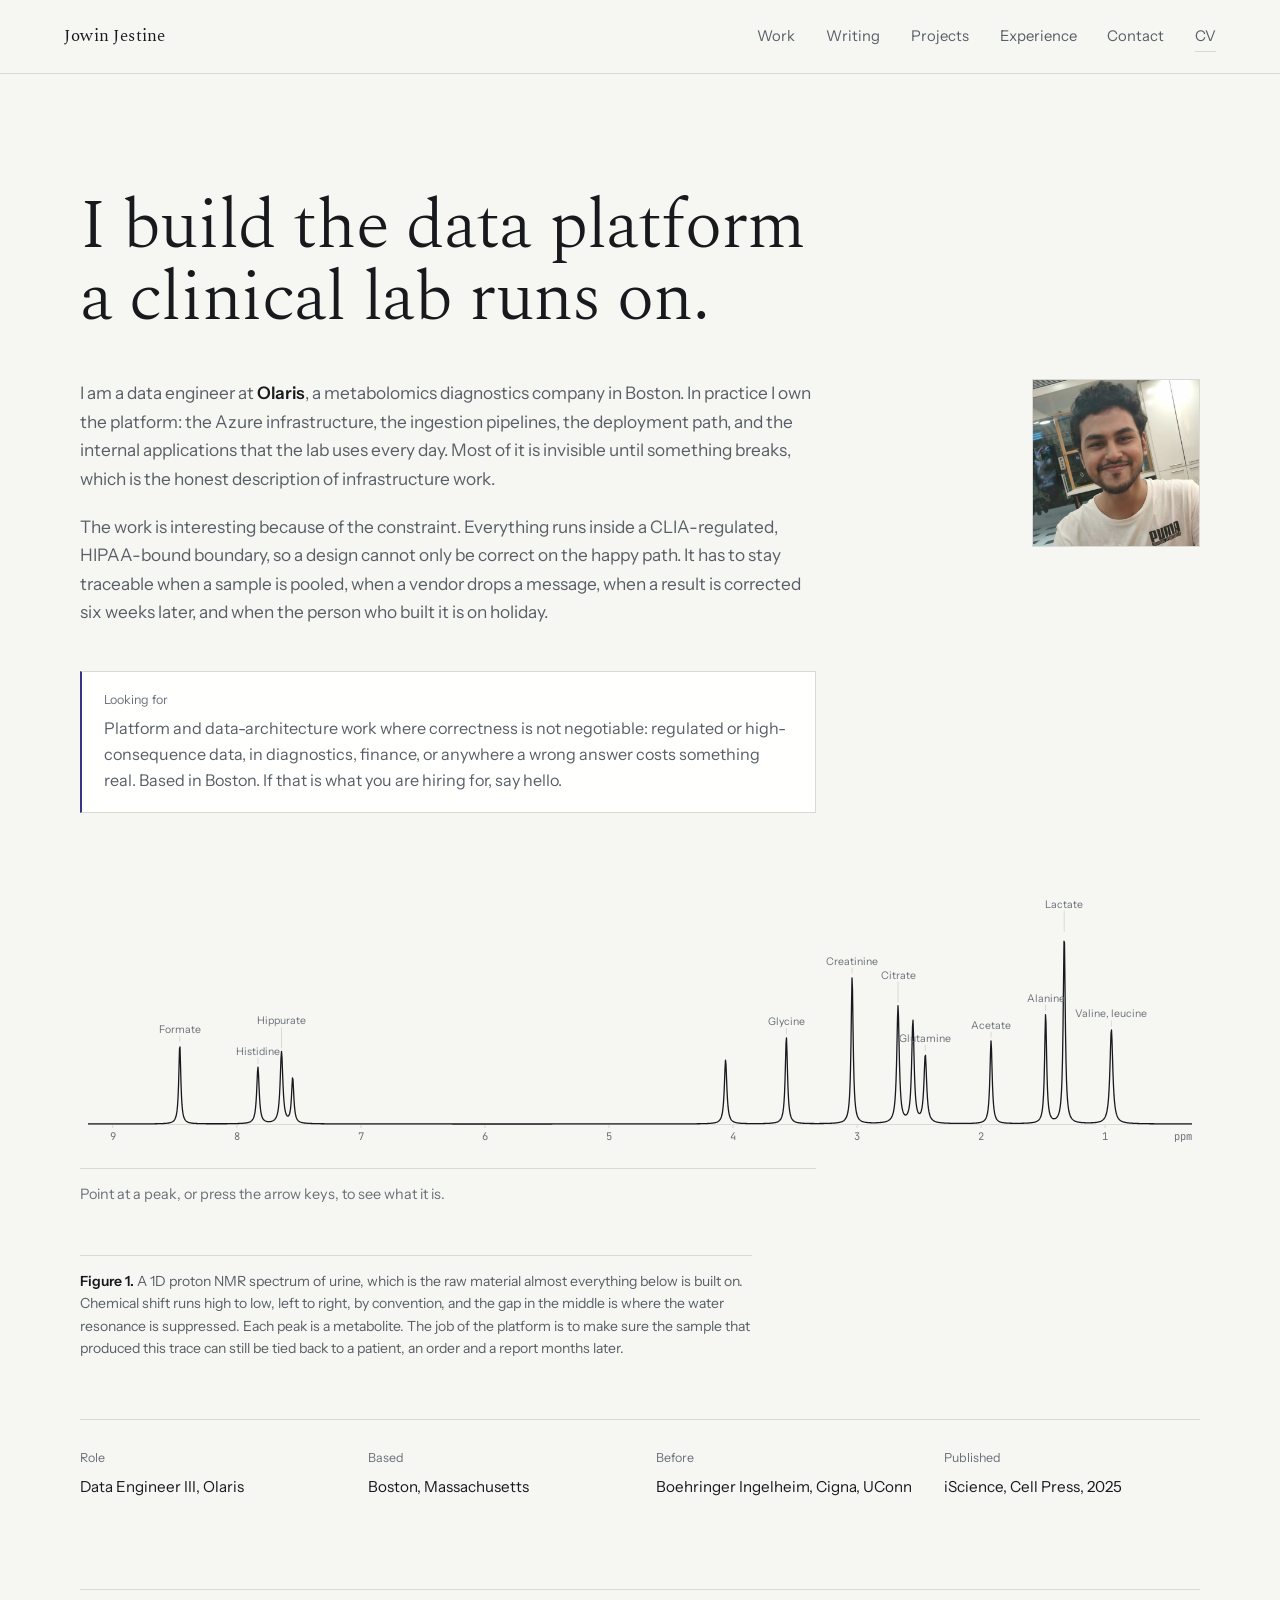
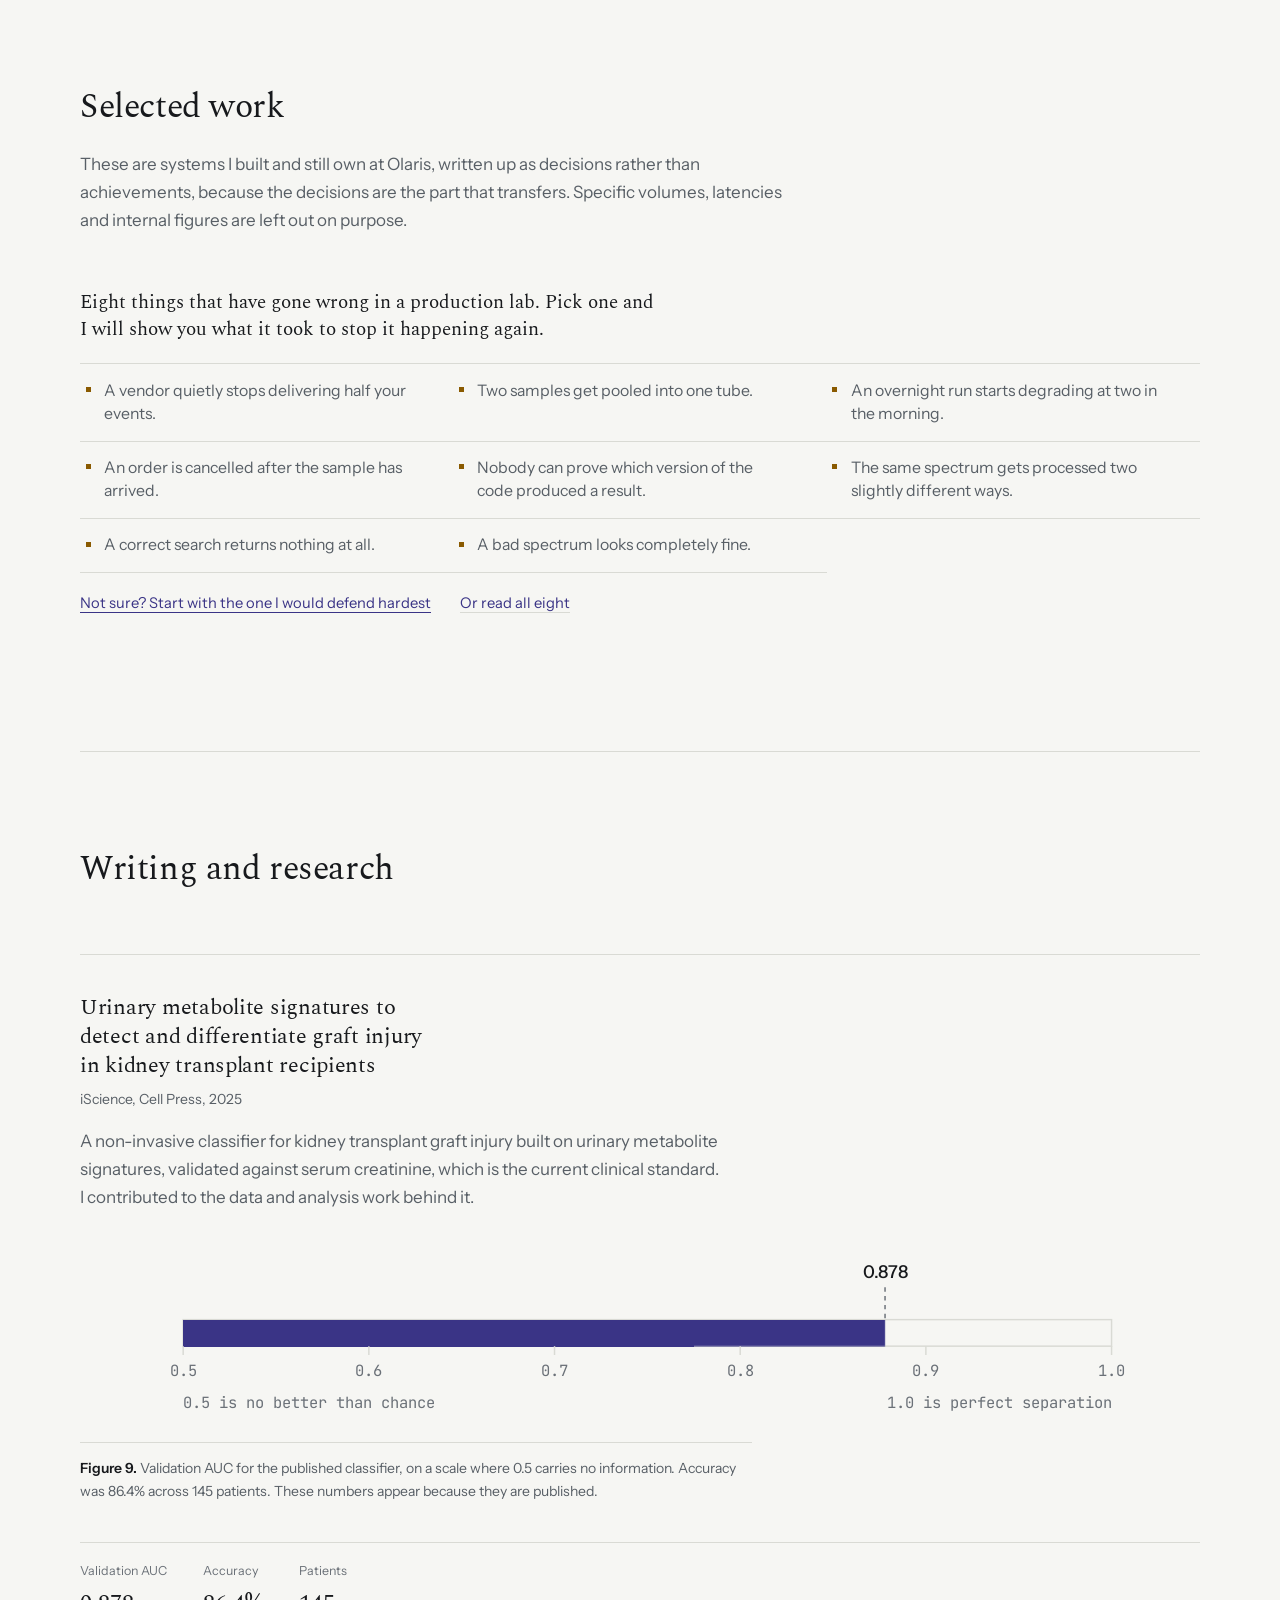
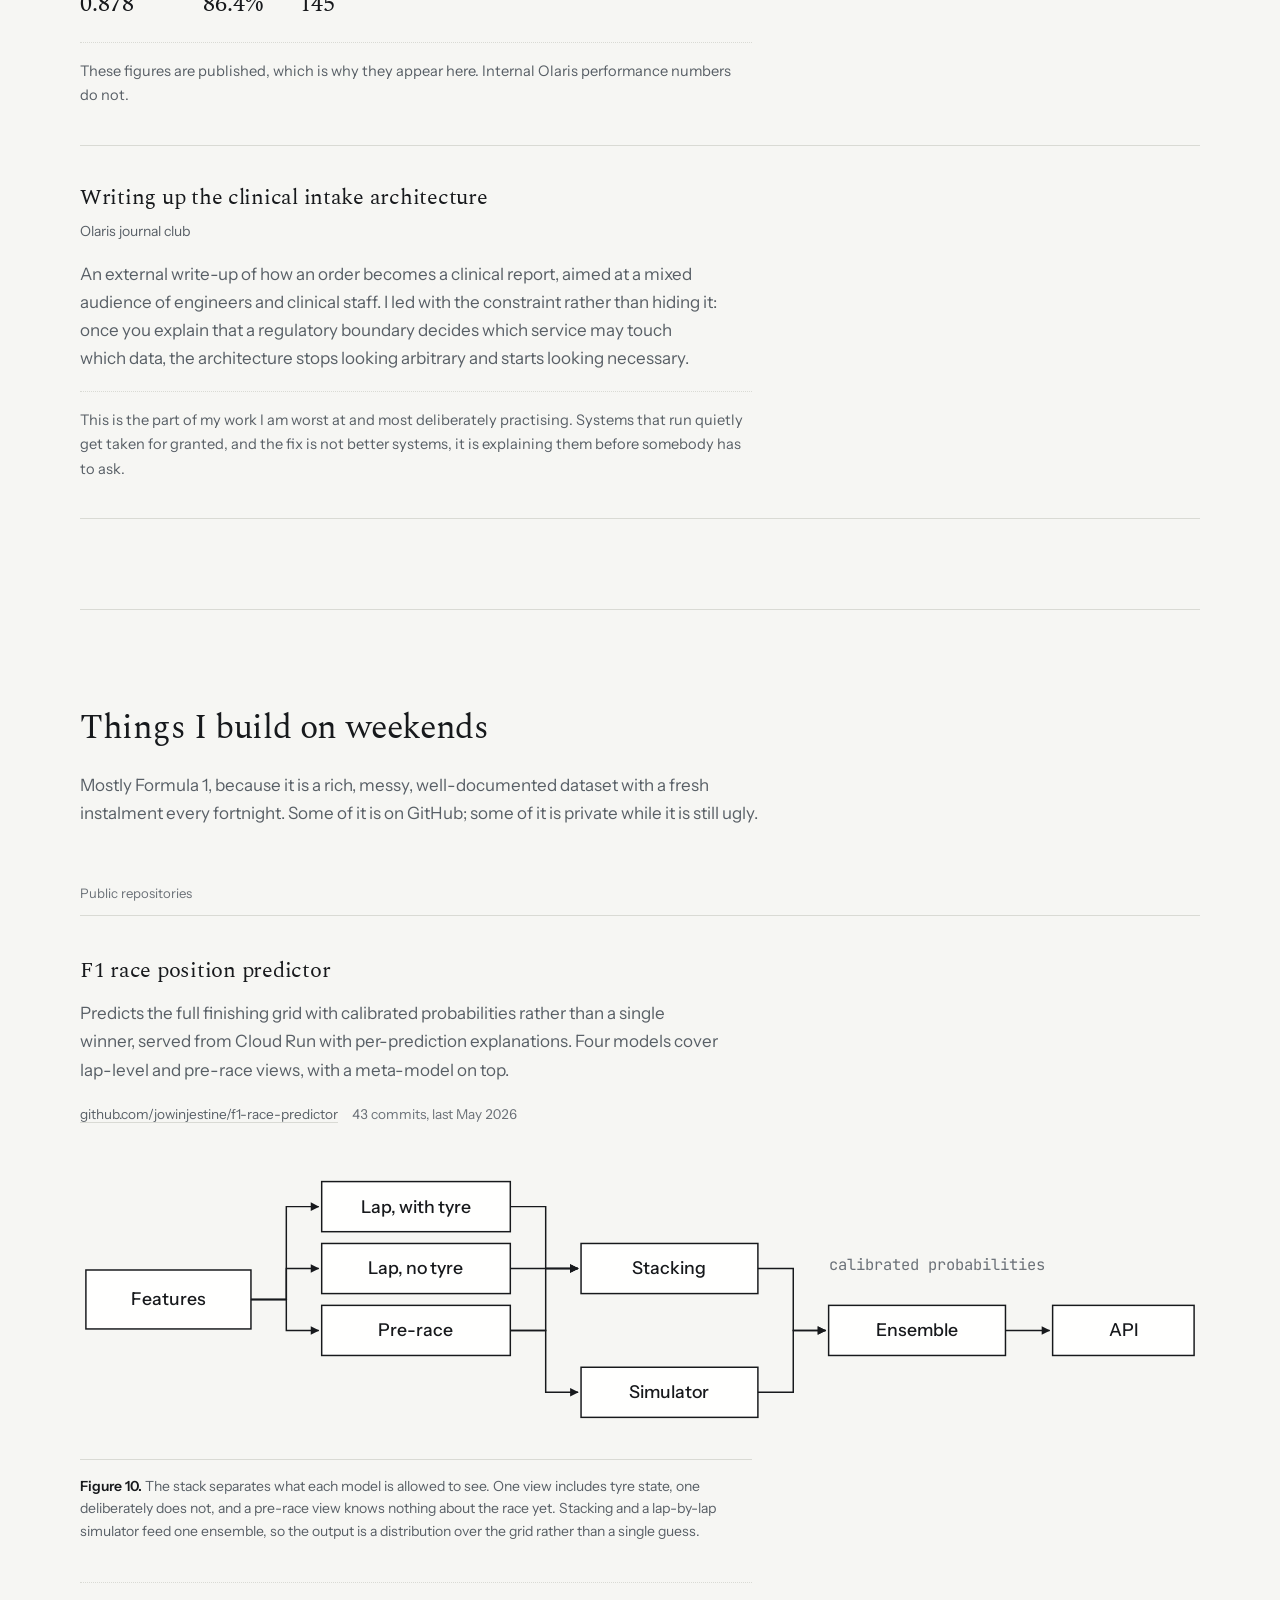
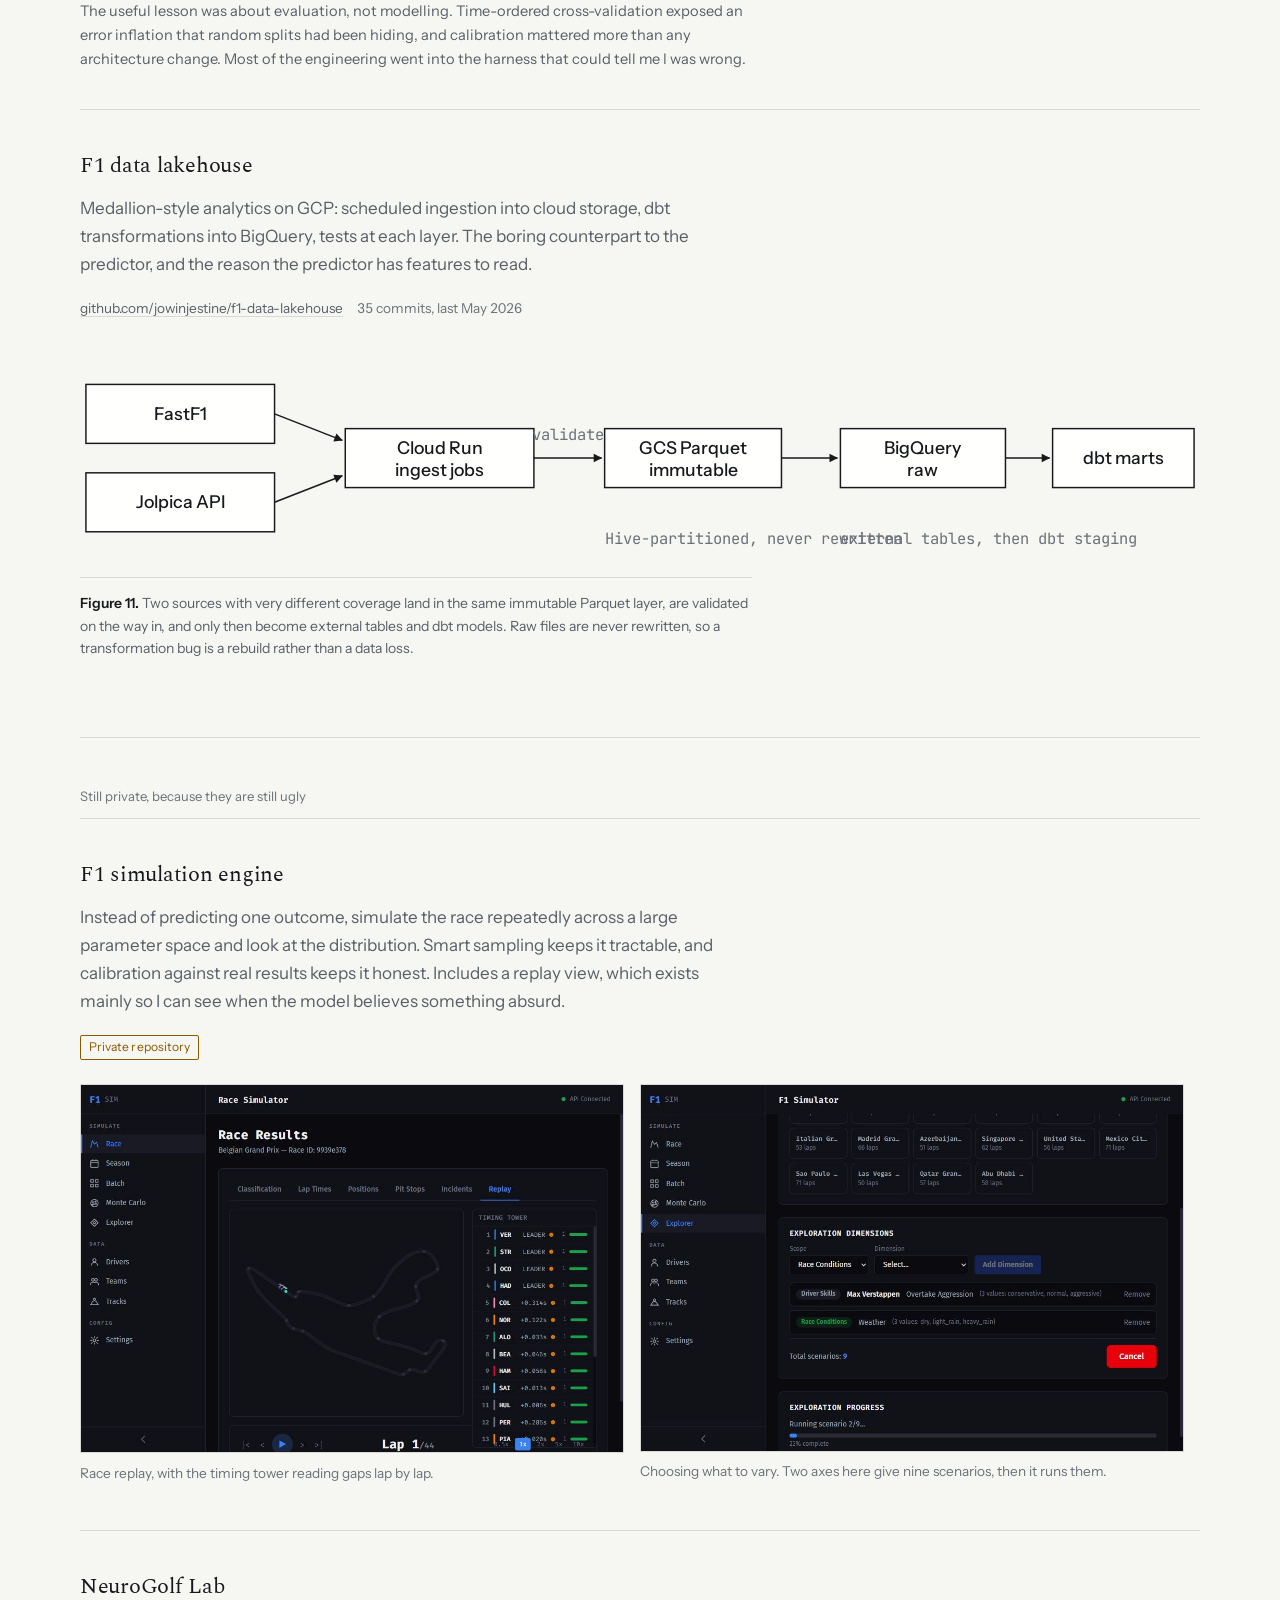
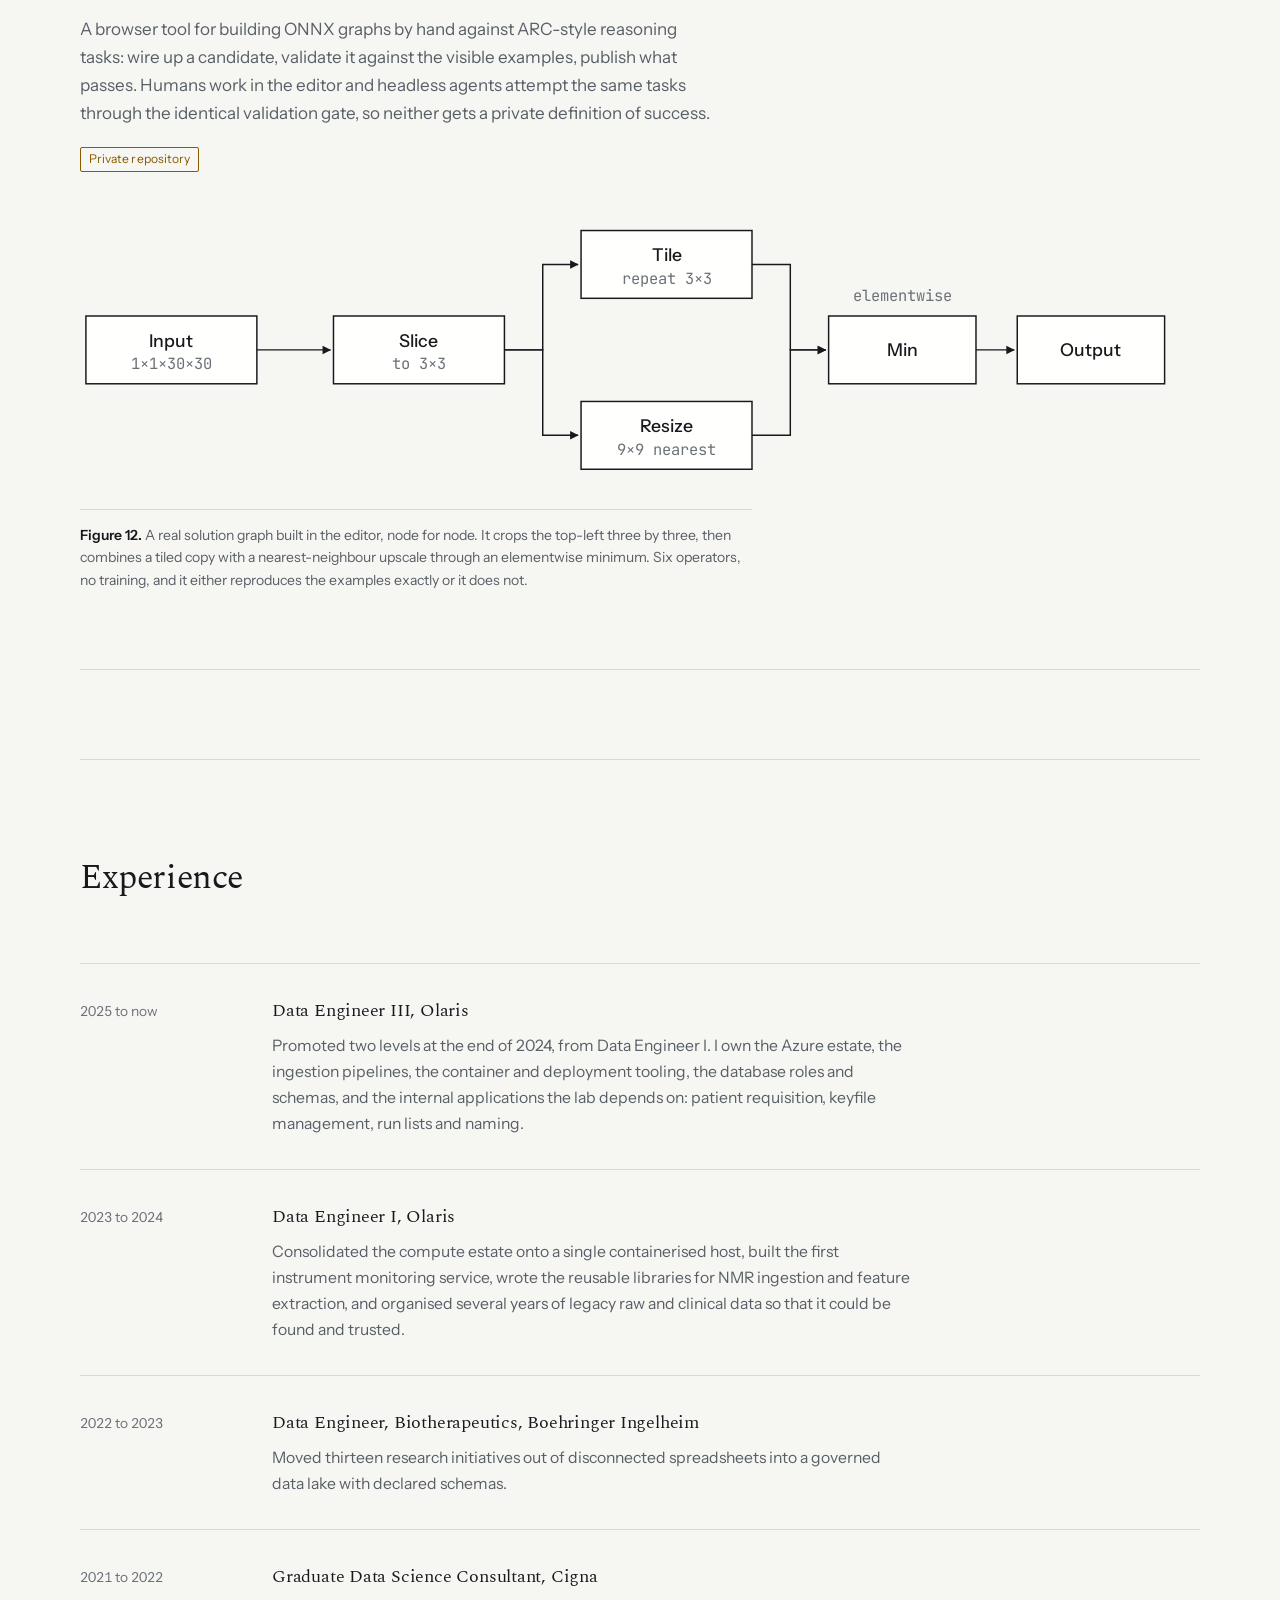
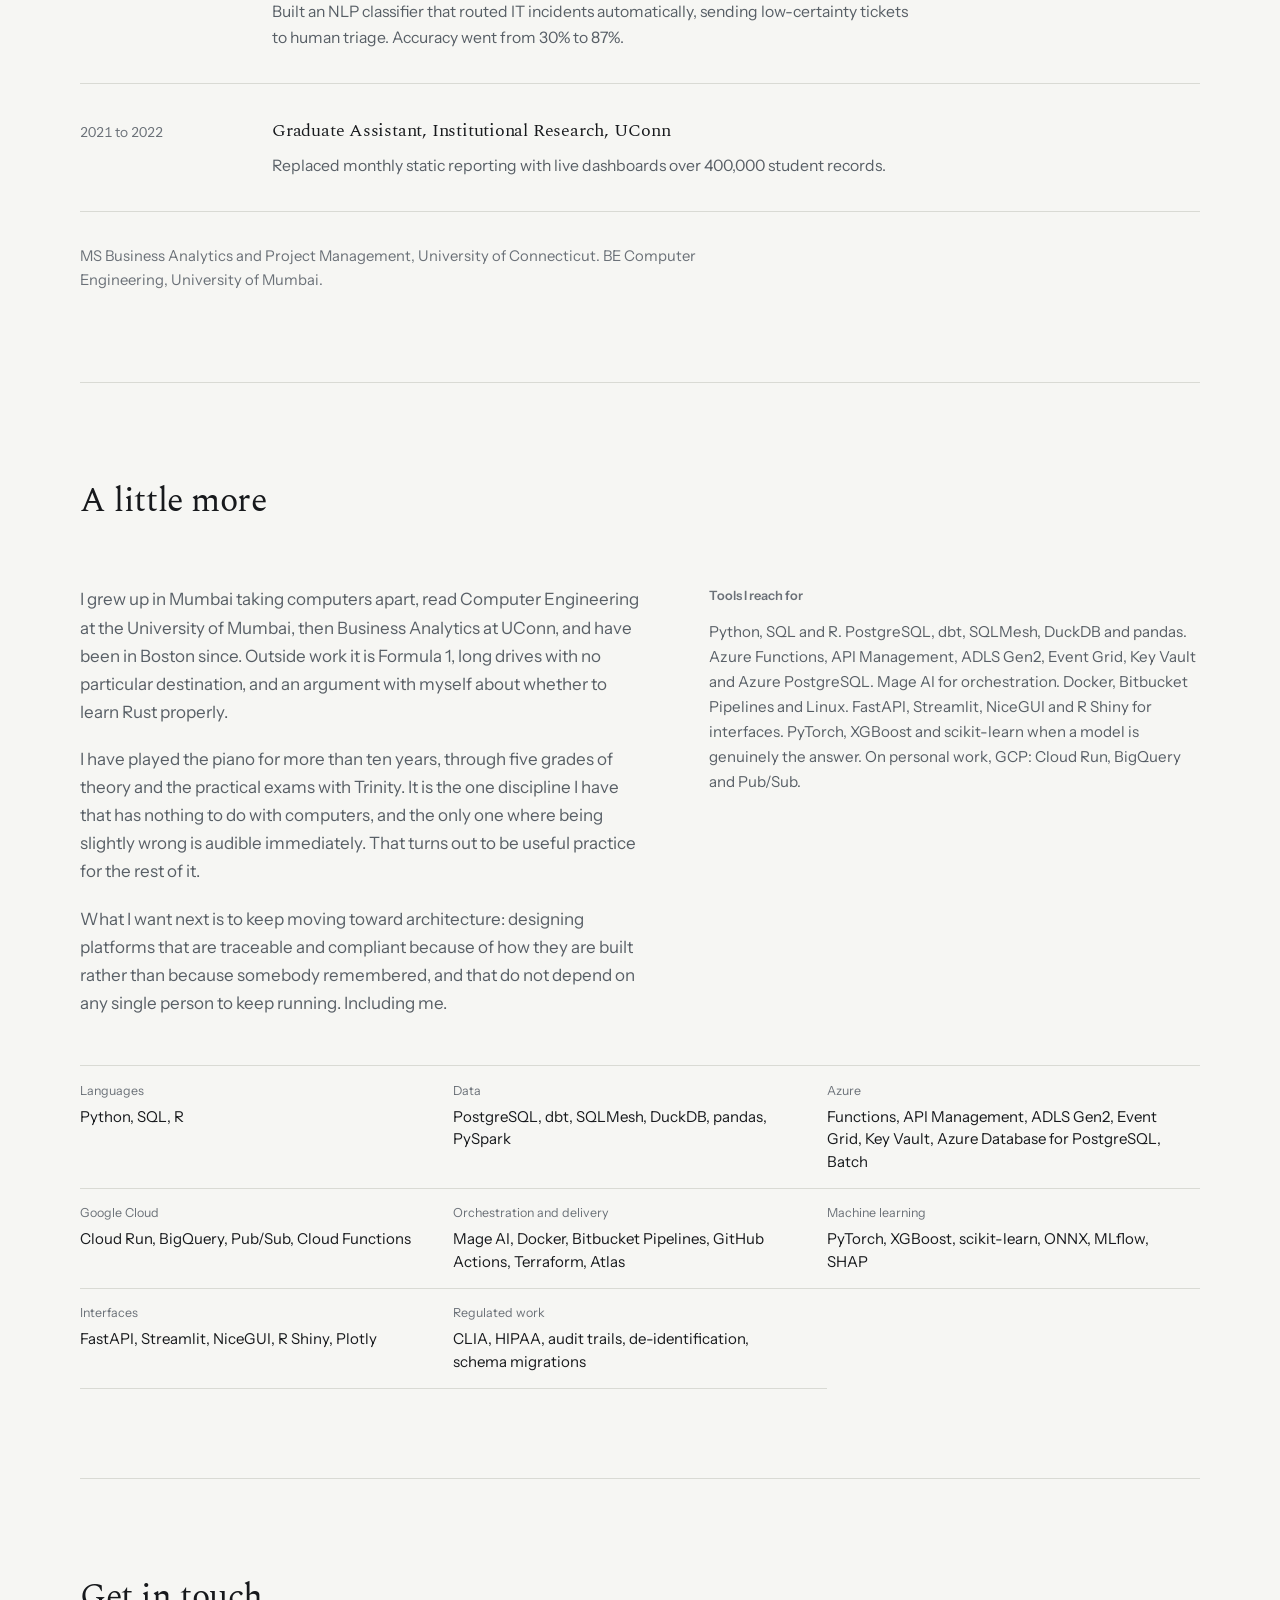
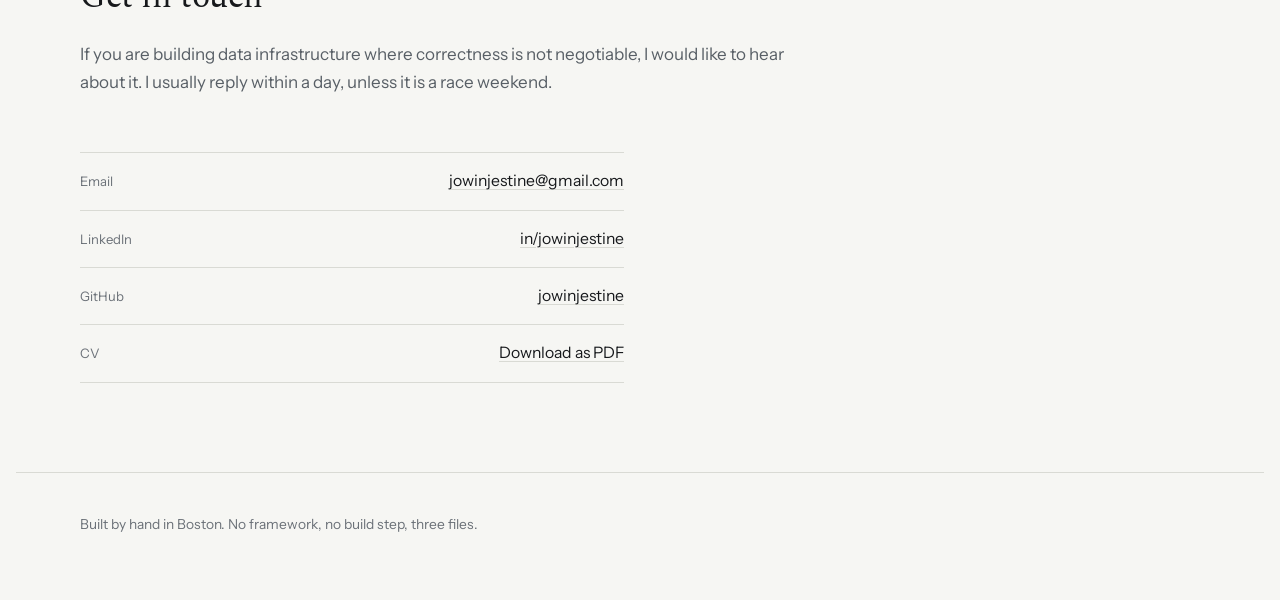
==== commit 2dd1e3f7: "Make the page work for a recruiter as well as a hiring manager The two read differently. A hiring ma" ====
--- a/index.html
+++ b/index.html
@@ -13,13 +13,50 @@
 <meta property="og:url" content="https://jowinjestine.github.io/" />
 <meta property="og:title" content="Jowin Jestine — data platform engineer" />
 <meta property="og:description" content="I build the data platform a clinical lab runs on. Case studies on sample traceability, instrument monitoring, and engineering inside a regulated boundary." />
-<meta property="og:image" content="https://jowinjestine.github.io/og-image.svg" />
+<meta property="og:image" content="https://jowinjestine.github.io/og-image.png" />
+<meta property="og:image:type" content="image/png" />
+<meta property="og:image:width" content="1200" />
+<meta property="og:image:height" content="630" />
+<meta property="og:image:alt" content="Jowin Jestine. I build the data platform a clinical lab runs on." />
 <meta name="twitter:card" content="summary_large_image" />
+<meta name="twitter:image" content="https://jowinjestine.github.io/og-image.png" />
 
 <link rel="preconnect" href="https://fonts.googleapis.com" />
 <link rel="preconnect" href="https://fonts.gstatic.com" crossorigin />
 <link href="https://fonts.googleapis.com/css2?family=Spectral:ital,wght@0,300;0,400;0,600;1,300;1,400&family=Instrument+Sans:wght@400;500;600&family=JetBrains+Mono:wght@400;500&display=swap" rel="stylesheet" />
-<link rel="stylesheet" href="styles.css?v=10" />
+<link rel="stylesheet" href="styles.css?v=11" />
+
+<script type="application/ld+json">
+{
+  "@context": "https://schema.org",
+  "@type": "Person",
+  "name": "Jowin Jestine",
+  "jobTitle": "Data Engineer III",
+  "worksFor": { "@type": "Organization", "name": "Olaris" },
+  "url": "https://jowinjestine.github.io/",
+  "image": "https://jowinjestine.github.io/images/jowin.jpg",
+  "email": "mailto:jowinjestine@gmail.com",
+  "address": {
+    "@type": "PostalAddress",
+    "addressLocality": "Boston",
+    "addressRegion": "MA",
+    "addressCountry": "US"
+  },
+  "alumniOf": [
+    { "@type": "CollegeOrUniversity", "name": "University of Connecticut" },
+    { "@type": "CollegeOrUniversity", "name": "University of Mumbai" }
+  ],
+  "sameAs": [
+    "https://github.com/jowinjestine",
+    "https://www.linkedin.com/in/jowinjestine"
+  ],
+  "knowsAbout": [
+    "Data engineering", "Data platform architecture", "Azure", "PostgreSQL",
+    "Python", "SQL", "dbt", "Docker", "CLIA compliance", "HIPAA",
+    "NMR metabolomics", "Machine learning"
+  ]
+}
+</script>
 </head>
 <body>
 
@@ -41,6 +78,7 @@
     <a href="#projects">Projects</a>
     <a href="#experience">Experience</a>
     <a href="#contact">Contact</a>
+    <a href="Jowin%20Jestine%20-%20Resume.pdf" class="nav-cv" download>CV</a>
   </nav>
 </header>
 
@@ -72,6 +110,14 @@
         <img src="images/jowin.jpg" width="560" height="560" alt="Jowin Jestine" />
       </figure>
     </div>
+
+    <p class="seeking">
+      <span>Looking for</span>
+      Platform and data-architecture work where correctness is not negotiable: regulated or
+      high-consequence data, in diagnostics, finance, or anywhere a wrong answer costs
+      something real. Based in Boston. If that is what you are hiring for,
+      <a href="mailto:jowinjestine@gmail.com">say hello</a>.
+    </p>
 
     <figure class="spectrum-figure">
       <canvas id="spectrum" width="1200" height="300" tabindex="0" role="img"
@@ -1032,6 +1078,17 @@
         </p>
       </div>
     </div>
+
+    <dl class="stack">
+      <div><dt>Languages</dt><dd>Python, SQL, R</dd></div>
+      <div><dt>Data</dt><dd>PostgreSQL, dbt, SQLMesh, DuckDB, pandas, PySpark</dd></div>
+      <div><dt>Azure</dt><dd>Functions, API Management, ADLS Gen2, Event Grid, Key Vault, Azure Database for PostgreSQL, Batch</dd></div>
+      <div><dt>Google Cloud</dt><dd>Cloud Run, BigQuery, Pub/Sub, Cloud Functions</dd></div>
+      <div><dt>Orchestration and delivery</dt><dd>Mage AI, Docker, Bitbucket Pipelines, GitHub Actions, Terraform, Atlas</dd></div>
+      <div><dt>Machine learning</dt><dd>PyTorch, XGBoost, scikit-learn, ONNX, MLflow, SHAP</dd></div>
+      <div><dt>Interfaces</dt><dd>FastAPI, Streamlit, NiceGUI, R Shiny, Plotly</dd></div>
+      <div><dt>Regulated work</dt><dd>CLIA, HIPAA, audit trails, de-identification, schema migrations</dd></div>
+    </dl>
   </section>
 
   <!-- ══════════════ CONTACT ══════════════ -->
@@ -1058,6 +1115,6 @@
   <p>Built by hand in Boston. No framework, no build step, three files.</p>
 </footer>
 
-<script src="script.js?v=10"></script>
+<script src="script.js?v=11"></script>
 </body>
 </html>
--- a/styles.css
+++ b/styles.css
@@ -945,3 +945,55 @@
   }
   .fig.play .f12 .fwd { animation: f12fwd 4.4s linear infinite; }
 }
+
+/* ── What he is looking for. High on the page, because a recruiter who
+      cannot tell whether you are open assumes you are not. ───────────── */
+.seeking {
+  margin: clamp(2rem, 4vw, 2.75rem) 0 0;
+  padding: 1.15rem 1.35rem;
+  border: 1px solid var(--rule);
+  border-left: 2px solid var(--accent);
+  background: var(--card);
+  font-size: 1.01rem;
+  line-height: 1.6;
+  color: var(--ink-2);
+  max-width: 46rem;
+}
+.seeking span {
+  display: block;
+  font-size: 0.78rem;
+  color: var(--ink-3);
+  margin-bottom: 0.35rem;
+}
+
+/* CV sits in the masthead as well as the footer */
+.nav-cv {
+  border-bottom: 1px solid var(--rule);
+  transition: border-color 0.15s, color 0.15s;
+}
+.nav-cv:hover { border-bottom-color: var(--accent); color: var(--accent); }
+
+/* ── A scannable stack beside the prose one. The paragraph reads better;
+      this is what survives someone pressing Ctrl-F for "dbt". ────────── */
+.stack {
+  display: grid;
+  grid-template-columns: repeat(auto-fit, minmax(19rem, 1fr));
+  gap: 0;
+  margin: clamp(2.25rem, 4vw, 3rem) 0 0;
+  border-top: 1px solid var(--rule);
+}
+.stack > div {
+  padding: 0.9rem 1.5rem 0.9rem 0;
+  border-bottom: 1px solid var(--rule);
+}
+.stack dt {
+  font-size: 0.78rem;
+  color: var(--ink-3);
+  margin-bottom: 0.28rem;
+}
+.stack dd {
+  margin: 0;
+  font-size: 0.94rem;
+  line-height: 1.5;
+  color: var(--ink);
+}
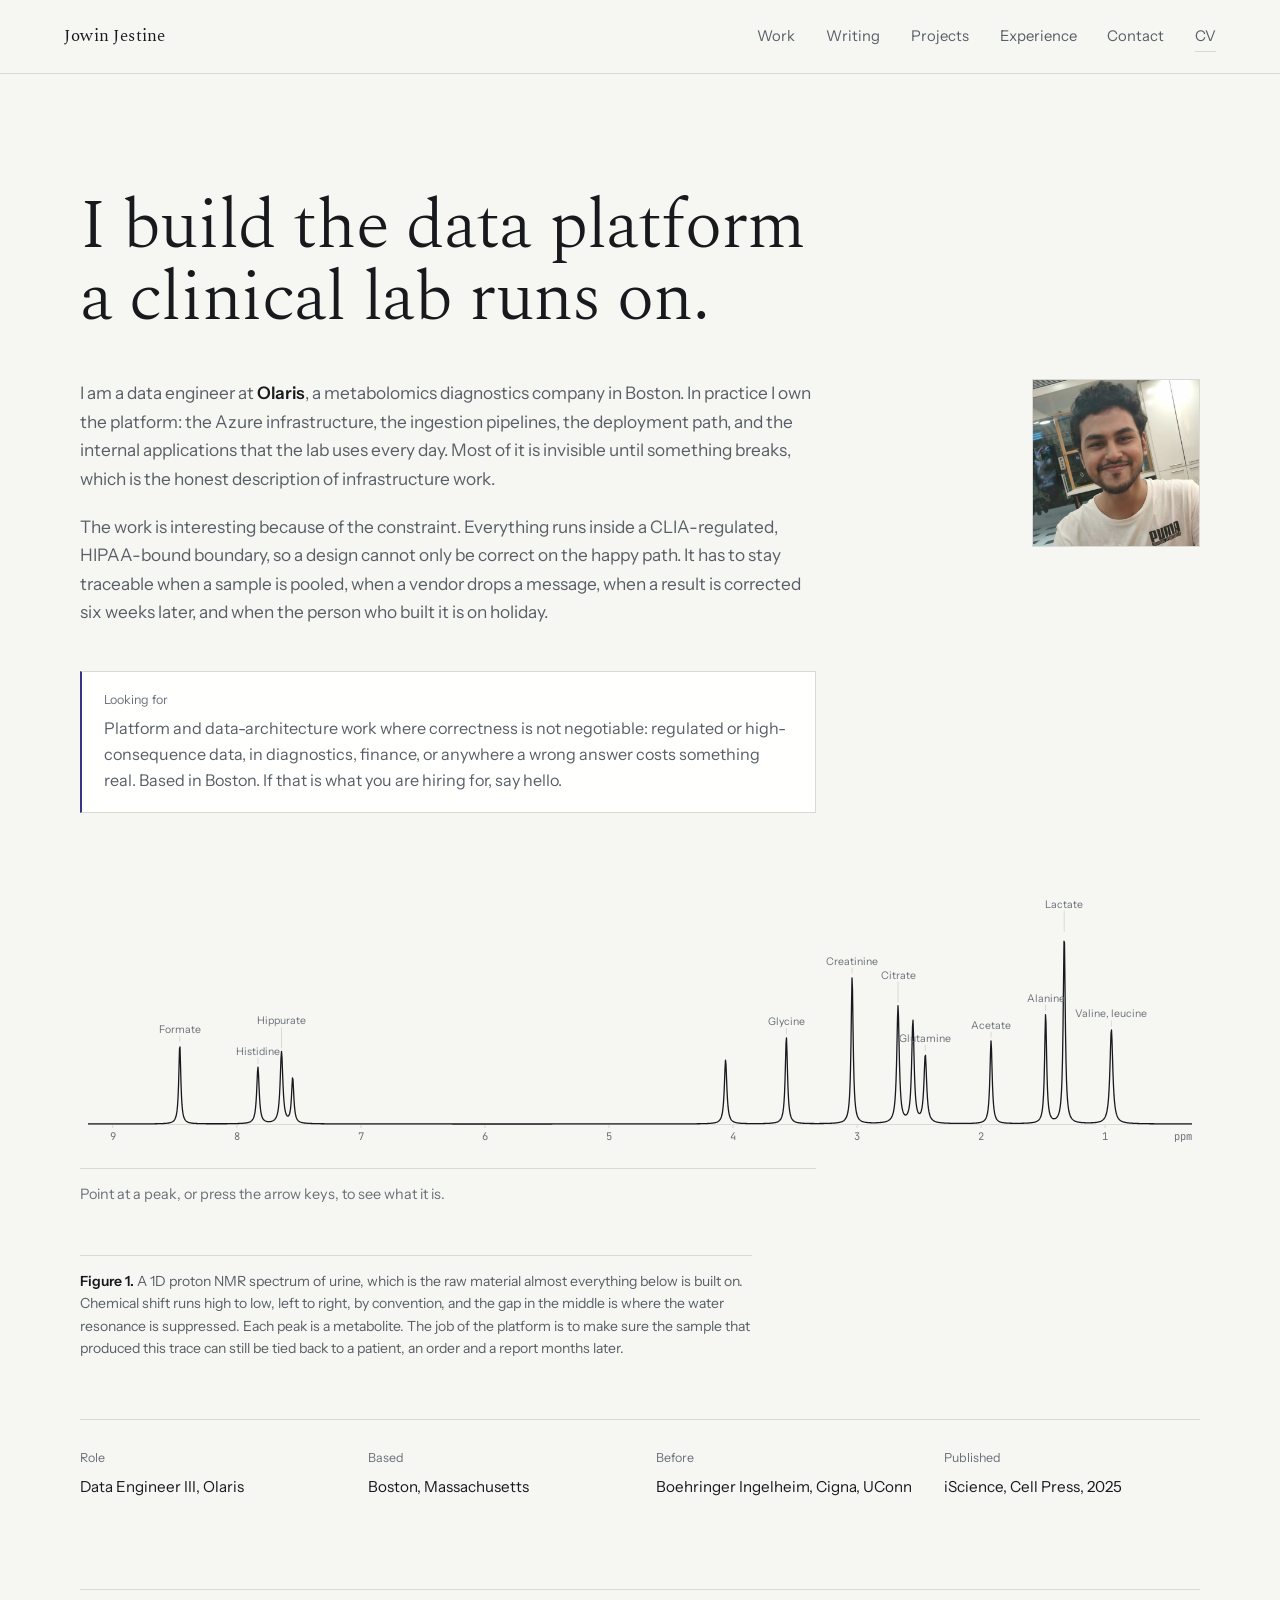
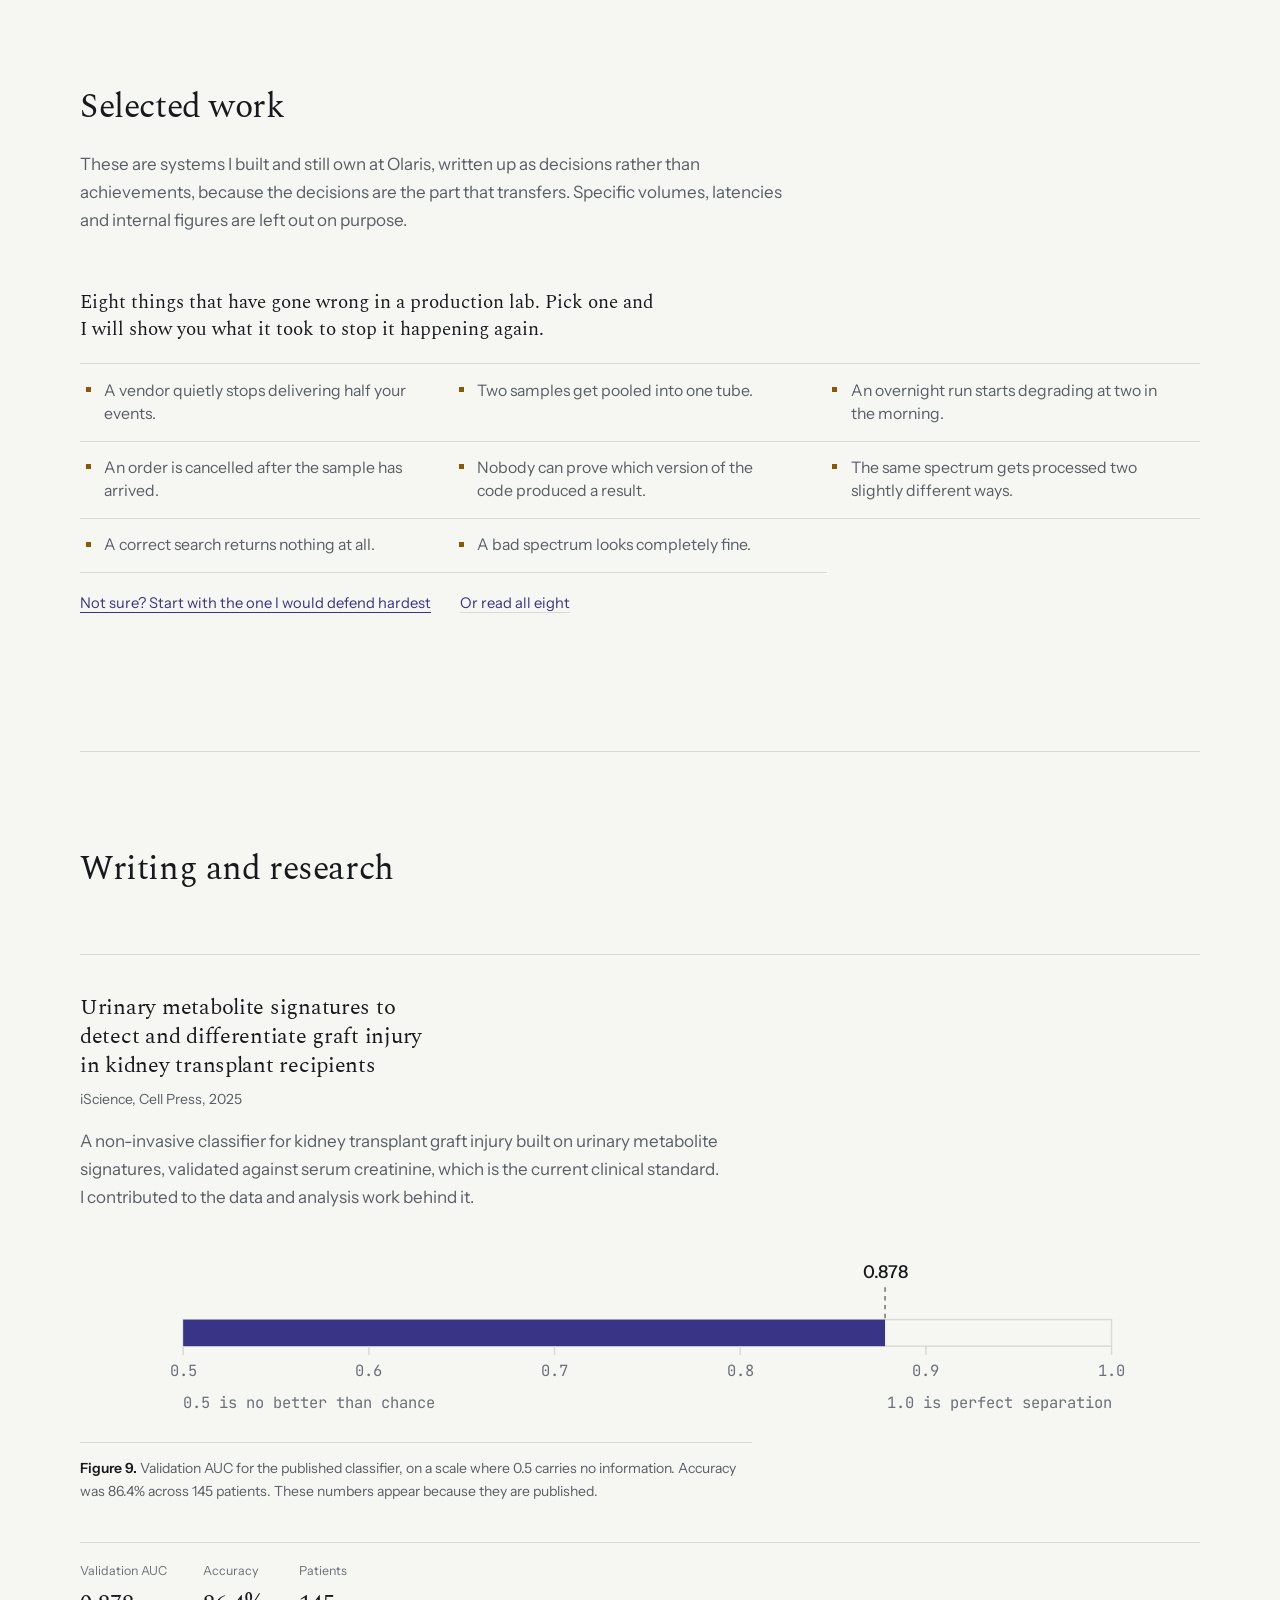
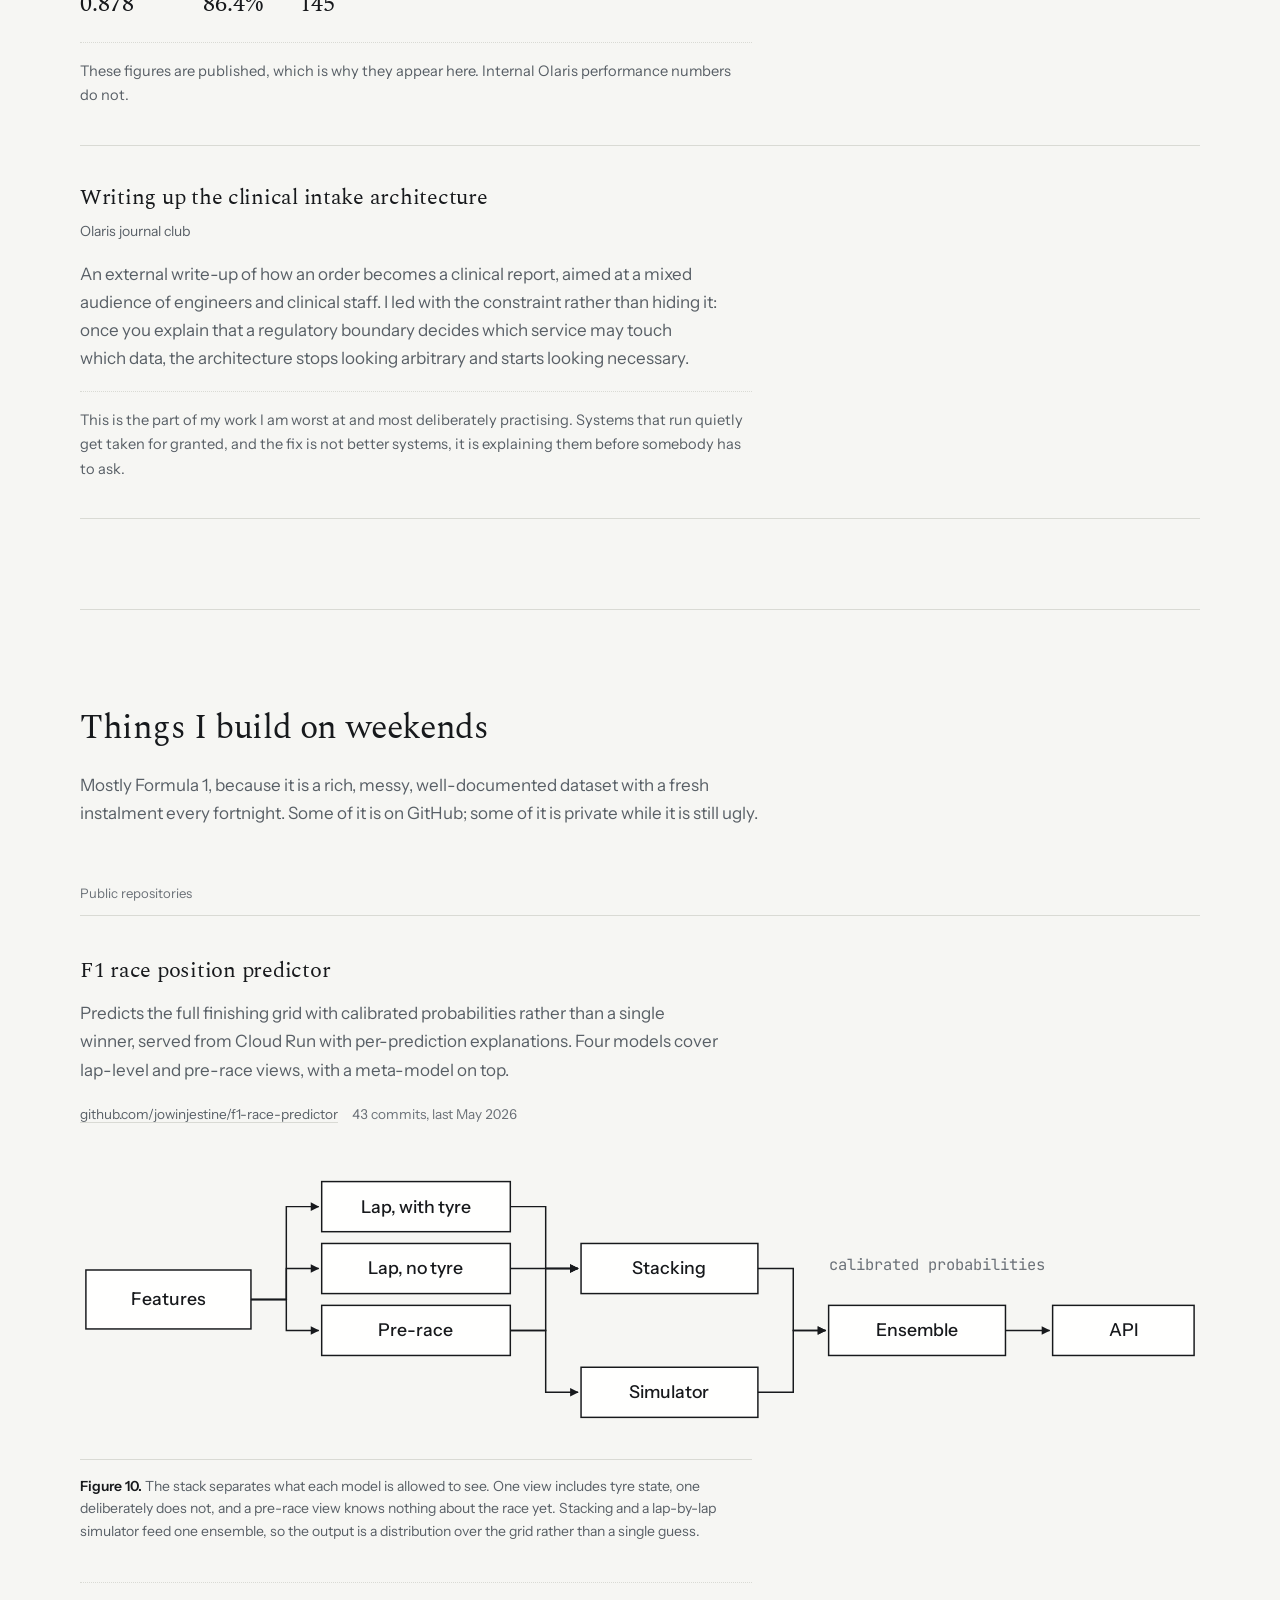
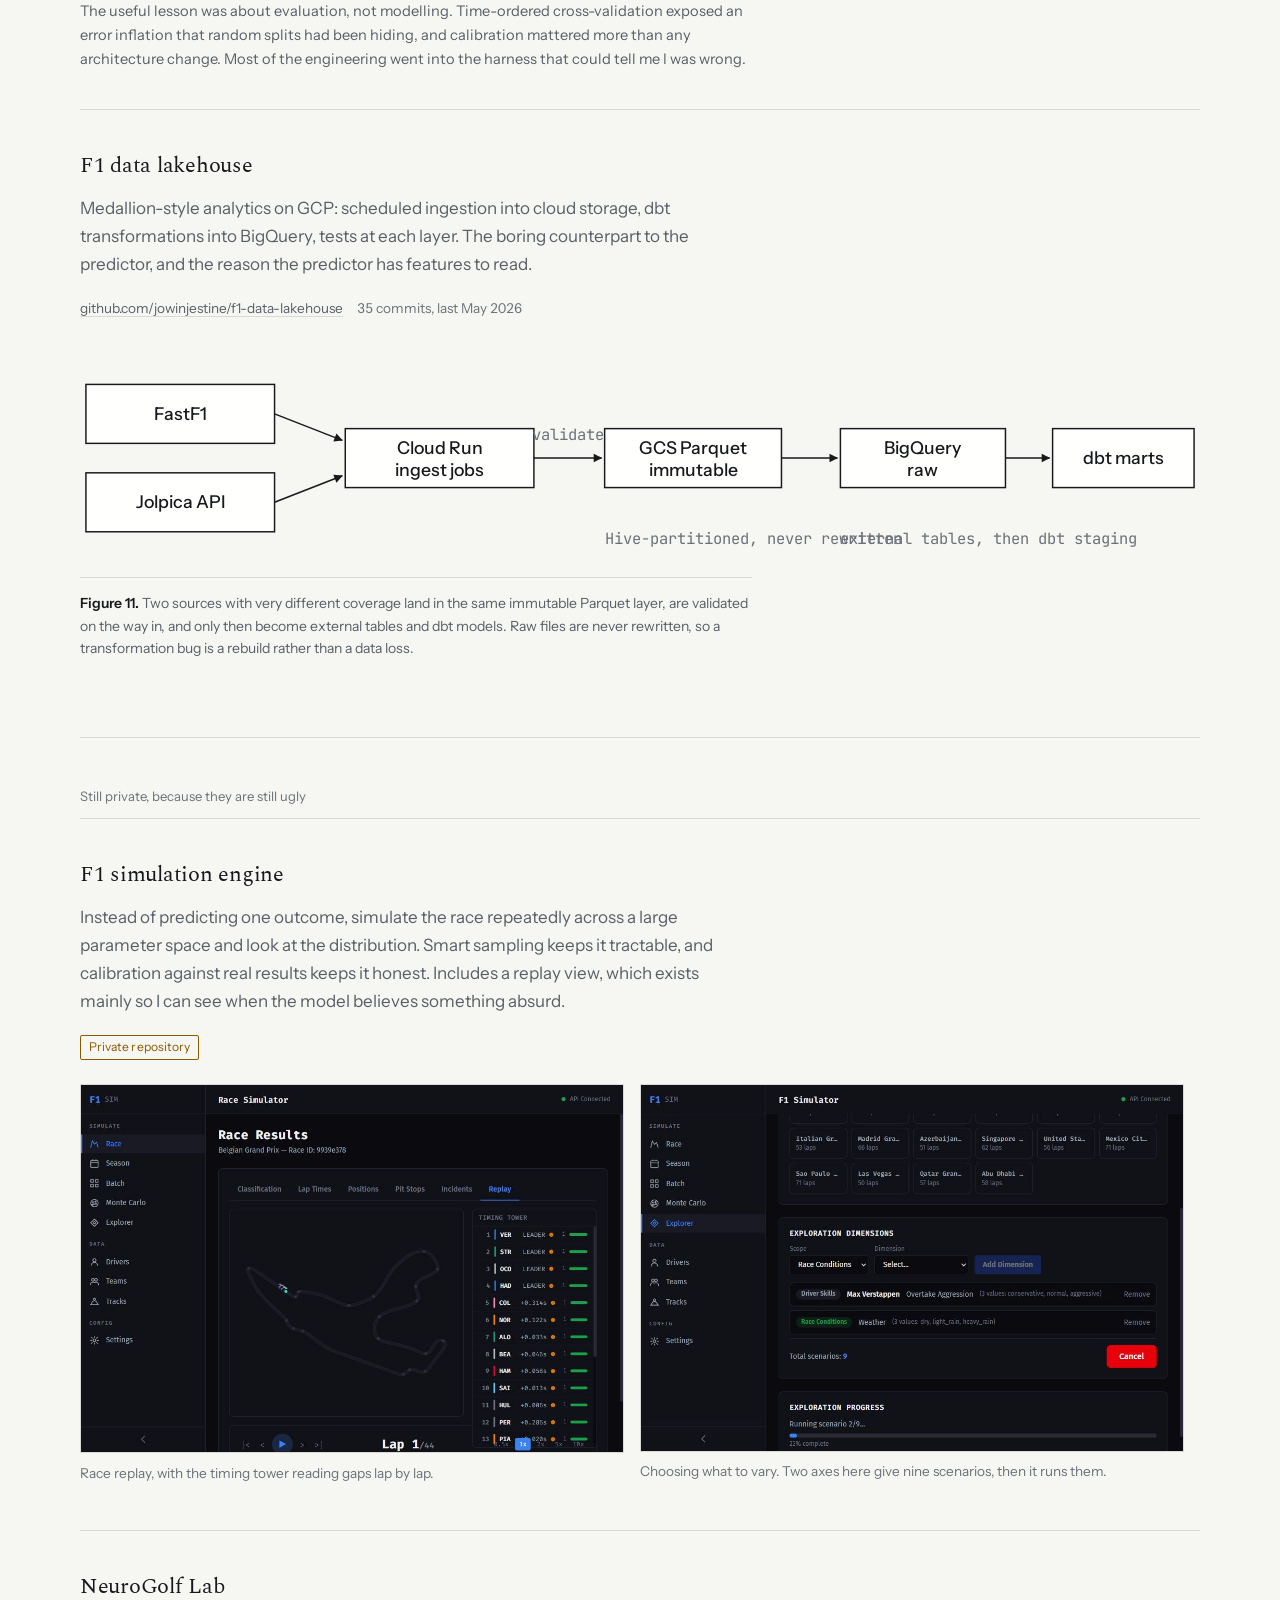
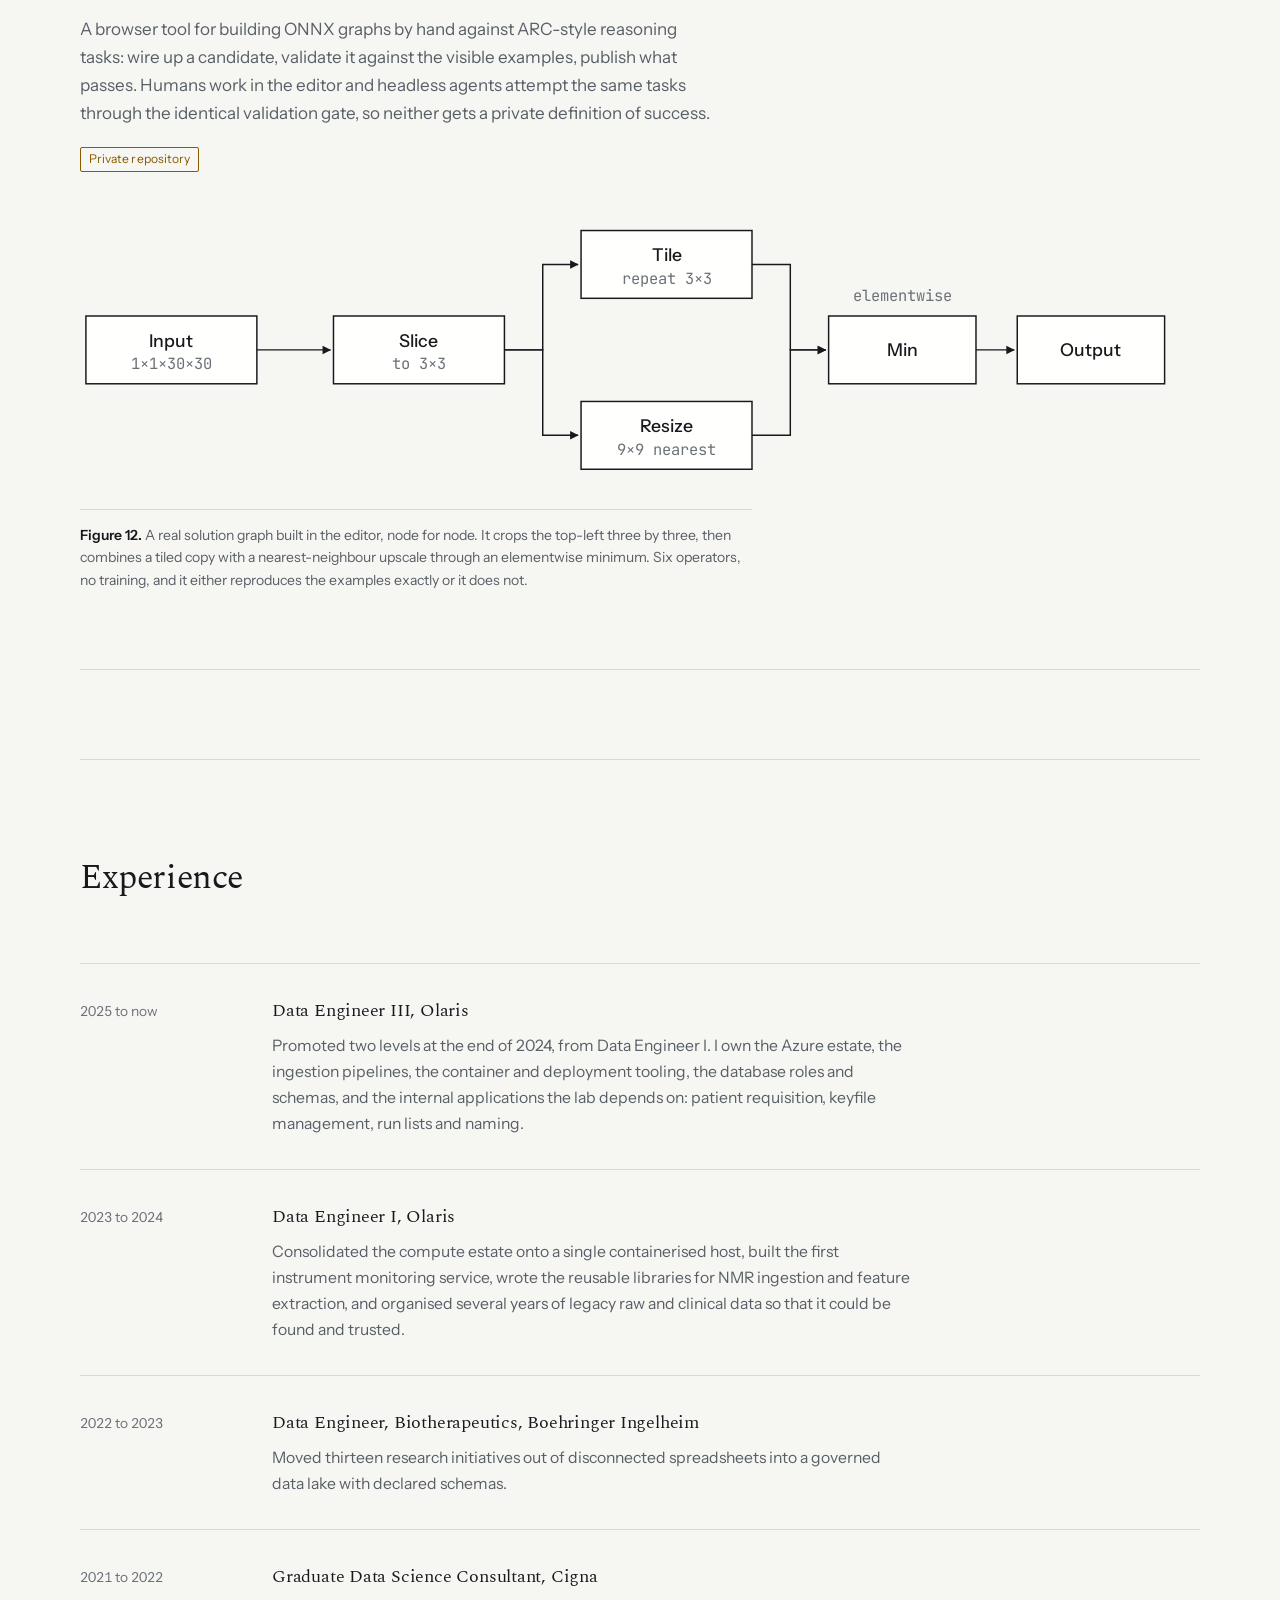
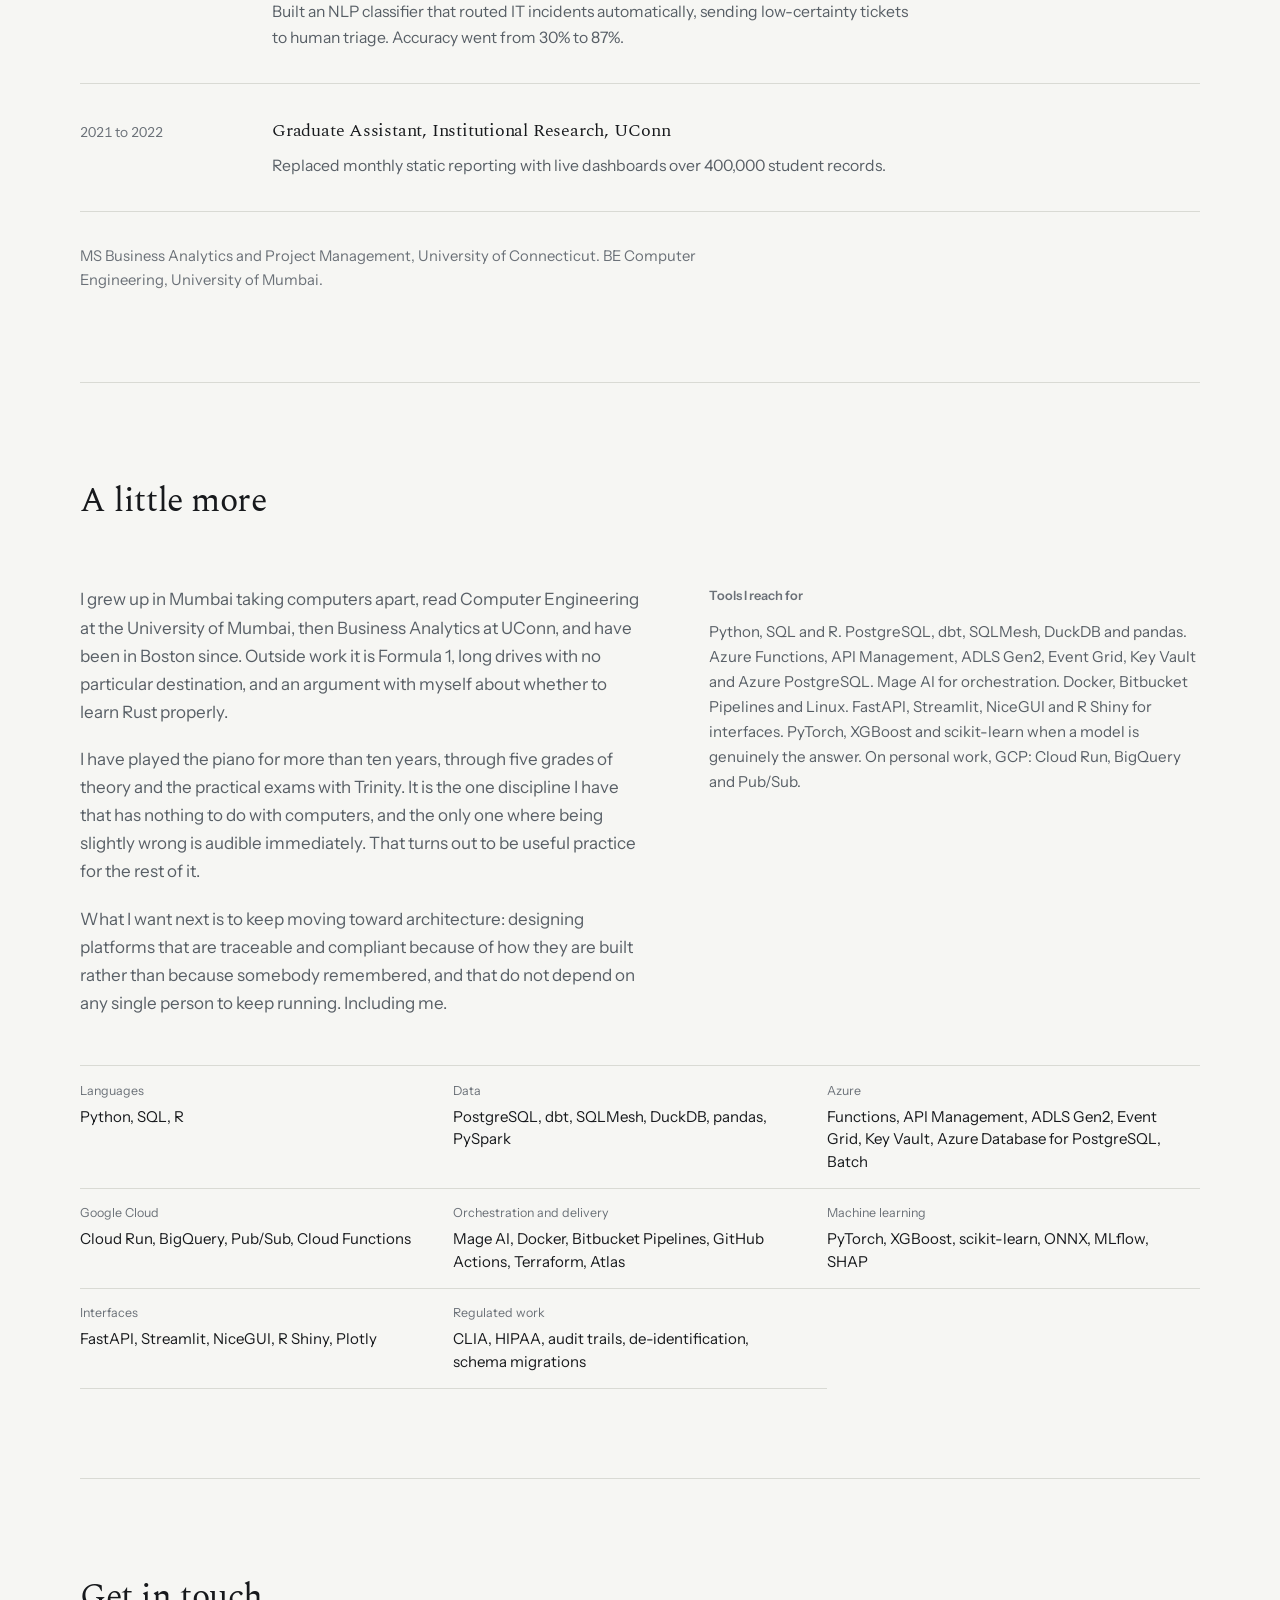
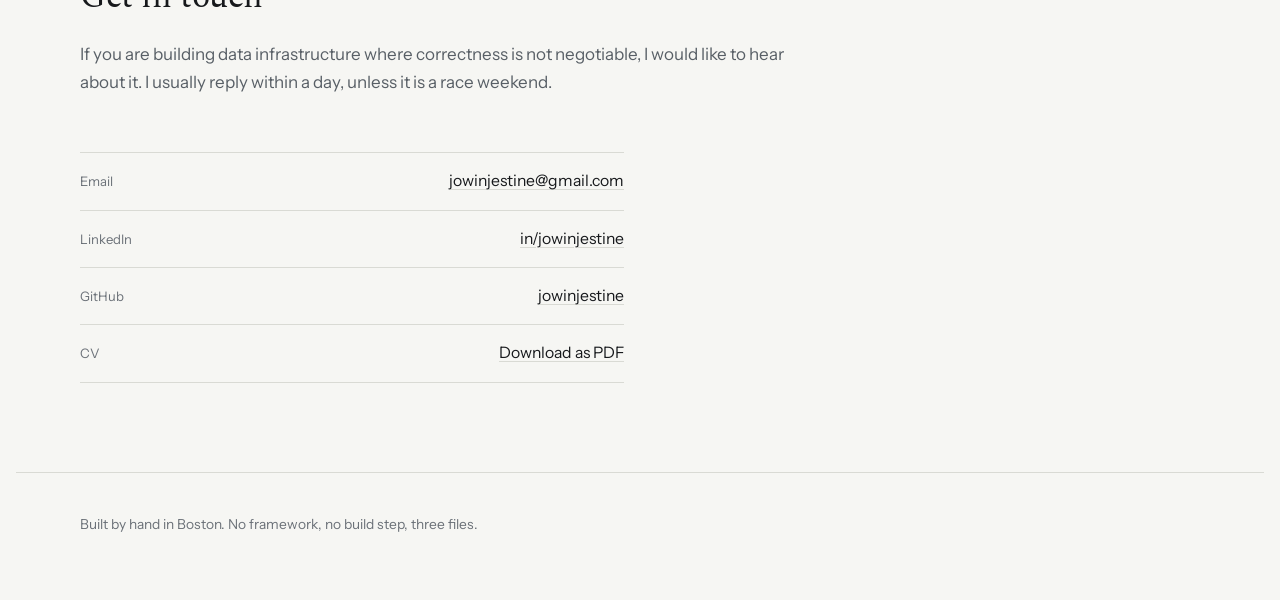
==== commit 099bf70f: "Replace looping figure animation with steppable diagrams Every figure animated on a loop whenever it" ====
--- a/index.html
+++ b/index.html
@@ -24,7 +24,7 @@
 <link rel="preconnect" href="https://fonts.googleapis.com" />
 <link rel="preconnect" href="https://fonts.gstatic.com" crossorigin />
 <link href="https://fonts.googleapis.com/css2?family=Spectral:ital,wght@0,300;0,400;0,600;1,300;1,400&family=Instrument+Sans:wght@400;500;600&family=JetBrains+Mono:wght@400;500&display=swap" rel="stylesheet" />
-<link rel="stylesheet" href="styles.css?v=11" />
+<link rel="stylesheet" href="styles.css?v=12" />
 
 <script type="application/ld+json">
 {
@@ -181,9 +181,15 @@
       </p>
       <p class="entry-meta"><span class="tag ok">In production</span> Azure Functions, Storage Queues, PostgreSQL, ADLS Gen2</p>
       <p class="hook">The vendor&rsquo;s webhooks lose events in production. Nothing errors, so the database quietly stops matching the freezer.</p>
-      <figure class="fig">
-        <svg viewBox="0 0 760 240" role="img" style="min-width:560px" aria-label="Two independent paths write the same records. The dashed webhook is fast and unreliable; the scheduled reconciliation is slower and complete. Correctness comes from the second path, which is why losing events on the first one only delays a row."><rect class="b" x="4" y="40" width="100" height="44"/><text class="t" x="54" y="66">Lab notebook</text><rect class="b" x="168" y="40" width="100" height="44"/><text class="t" x="218" y="66">Receiver</text><rect class="b" x="332" y="40" width="100" height="44"/><text class="t" x="382" y="66">Queue</text><rect class="b" x="496" y="40" width="100" height="44"/><text class="t" x="546" y="66">Processor</text><rect class="b" x="660" y="40" width="100" height="44"/><text class="t" x="710" y="66">PostgreSQL</text><rect class="b" x="168" y="180" width="100" height="44"/><text class="t" x="218" y="206">Reconciler</text><rect class="b" x="496" y="180" width="100" height="44"/><text class="t" x="546" y="206">Object store</text><line class="e dash" x1="104" y1="62" x2="166" y2="62"/><text class="l" x="136" y="49">lossy</text><line class="e" x1="268" y1="62" x2="330" y2="62"/><text class="l" x="300" y="49">enqueue</text><line class="e" x1="432" y1="62" x2="494" y2="62"/><text class="l" x="464" y="49">dequeue</text><line class="e" x1="596" y1="62" x2="658" y2="62"/><text class="l" x="628" y="49">on change</text><polyline class="e" points="54,84 54,202 166,202"/><text class="l ls" x="62" y="140">scheduled poll</text><polyline class="e" points="268,202 382,202 382,86"/><text class="l" x="325" y="222">backfill missing</text><polyline class="e" points="546,84 546,178"/><text class="l ls" x="554" y="140">archive raw payload</text><g class="anim f2"><circle class="pkt p1" cx="104" cy="62" r="3.4" style="animation-delay:0s"/><circle class="pkt p2 lost" cx="104" cy="62" r="3.4" style="animation-delay:1.6s"/><circle class="pkt p3" cx="104" cy="62" r="3.4" style="animation-delay:3.2s"/><circle class="recon" cx="54" cy="84" r="3.4"/></g></svg>
-        <figcaption><b>Figure 2.</b> Two independent paths write the same records. The dashed webhook is fast and unreliable; the scheduled reconciliation is slower and complete. Correctness comes from the second path, which is why losing events on the first one only delays a row.</figcaption>
+      <figure class="fig" data-step="0">
+        <svg viewBox="0 0 760 240" role="img" style="min-width:560px" aria-label="Two paths write the same records. The dashed webhook is fast and unreliable; the scheduled reconciliation is slower and complete. Step through it to see why losing an event only delays a row."><rect class="b" x="4" y="40" width="100" height="44" data-s="1 2 3"/><text class="t" x="54" y="66" data-s="1 2 3">Lab notebook</text><rect class="b" x="168" y="40" width="100" height="44" data-s="1"/><text class="t" x="218" y="66" data-s="1">Receiver</text><rect class="b" x="332" y="40" width="100" height="44" data-s="1 3"/><text class="t" x="382" y="66" data-s="1 3">Queue</text><rect class="b" x="496" y="40" width="100" height="44" data-s="1 3"/><text class="t" x="546" y="66" data-s="1 3">Processor</text><rect class="b" x="660" y="40" width="100" height="44" data-s="1 3"/><text class="t" x="710" y="66" data-s="1 3">PostgreSQL</text><rect class="b" x="168" y="180" width="100" height="44" data-s="3"/><text class="t" x="218" y="206" data-s="3">Reconciler</text><rect class="b" x="496" y="180" width="100" height="44" data-s="1 3"/><text class="t" x="546" y="206" data-s="1 3">Object store</text><line class="e dash" x1="104" y1="62" x2="166" y2="62" data-s="1 2"/><text class="l" x="136" y="49" data-s="1 2">lossy</text><line class="e" x1="268" y1="62" x2="330" y2="62" data-s="1"/><text class="l" x="300" y="49" data-s="1">enqueue</text><line class="e" x1="432" y1="62" x2="494" y2="62" data-s="1 3"/><text class="l" x="464" y="49" data-s="1 3">dequeue</text><line class="e" x1="596" y1="62" x2="658" y2="62" data-s="1 3"/><text class="l" x="628" y="49" data-s="1 3">on change</text><polyline class="e" points="54,84 54,202 166,202" data-s="3"/><text class="l ls" x="62" y="140" data-s="3">scheduled poll</text><polyline class="e" points="268,202 382,202 382,86" data-s="3"/><text class="l" x="325" y="222" data-s="3">backfill missing</text><line class="e" x1="546" y1="84" x2="546" y2="178" data-s="1 3"/><text class="l ls" x="554" y="140" data-s="1 3">archive raw payload</text></svg>
+        <div class="steps">
+            <button type="button" data-step="1" data-note="The event is received, queued and written. Nothing about this path is guaranteed." aria-pressed="false">A webhook arrives</button>
+            <button type="button" data-step="2" data-note="It simply never arrives. No error is raised, and nothing downstream runs." aria-pressed="false">The webhook is lost</button>
+            <button type="button" data-step="3" data-note="The scheduled poll finds what is missing and enqueues it through the same path a webhook uses." aria-pressed="false">Reconciliation runs</button>
+        </div>
+        <p class="step-note" aria-live="polite"></p>
+        <figcaption><b>Figure 2.</b> Two paths write the same records. The dashed webhook is fast and unreliable; the scheduled reconciliation is slower and complete. Step through it to see why losing an event only delays a row.</figcaption>
       </figure>
 
       <details>
@@ -255,10 +261,16 @@
             notice.
           </p>
 
-          <figure class="fig">
-            <svg viewBox="0 0 760 186" role="img" style="min-width:560px" aria-label="A receipt moves from received to queued to processing to done. A retry arrow returns from processing to processing, and reconciliation enters at the queued state through the same path a webhook uses."><rect class="b" x="4" y="66" width="132" height="46"/><text class="t" x="70" y="93">Received</text><rect class="b" x="196" y="66" width="132" height="46"/><text class="t" x="262" y="93">Queued</text><rect class="b" x="388" y="66" width="132" height="46"/><text class="t" x="454" y="93">Processing</text><rect class="b" x="580" y="66" width="132" height="46"/><text class="t" x="646" y="93">Done</text><line class="e" x1="136" y1="89" x2="194" y2="89"/><line class="e" x1="328" y1="89" x2="386" y2="89"/><line class="e" x1="520" y1="89" x2="578" y2="89"/><polyline class="e wait" points="490,112 490,150 418,150 418,114"/><text class="l ls" x="4" y="176">a crash leaves the receipt in processing, so the redelivered message resumes rather than being dropped</text><polyline class="e ok" points="262,150 262,114"/><text class="l ls" x="150" y="166">reconciliation enqueues here too</text><g class="anim f12"><circle class="tok fwd" cx="140" cy="89" r="3.4"/></g></svg>
-            <figcaption><b>Figure 3.</b> Every event gets a receipt row, and the row is what makes reprocessing safe. Reconciliation enqueues into the same state a webhook does, so there is one processing path rather than two that have to agree.</figcaption>
-          </figure>
+          <figure class="fig" data-step="0">
+        <svg viewBox="0 0 760 186" role="img" style="min-width:560px" aria-label="Every event gets a receipt row, and the row is what makes reprocessing safe. The third step is the one worth reading: a half-finished receipt has to be recognised as resumable."><rect class="b" x="4" y="66" width="132" height="46" data-s="1 2 3"/><text class="t" x="70" y="93" data-s="1 2 3">Received</text><rect class="b" x="196" y="66" width="132" height="46" data-s="1 2 3"/><text class="t" x="262" y="93" data-s="1 2 3">Queued</text><rect class="b" x="388" y="66" width="132" height="46" data-s="1 2 3"/><text class="t" x="454" y="93" data-s="1 2 3">Processing</text><rect class="b" x="580" y="66" width="132" height="46" data-s="1 3"/><text class="t" x="646" y="93" data-s="1 3">Done</text><line class="e" x1="136" y1="89" x2="194" y2="89" data-s="1 2 3"/><line class="e" x1="328" y1="89" x2="386" y2="89" data-s="1 2 3"/><line class="e" x1="520" y1="89" x2="578" y2="89" data-s="1 3"/><polyline class="e wait" points="490,112 490,150 418,150 418,114" data-s="3"/><text class="l ls" x="4" y="176">the receipt is what a retry matches on</text></svg>
+        <div class="steps">
+            <button type="button" data-step="1" data-note="The receipt moves from queued to processing to done, once." aria-pressed="false">Normal run</button>
+            <button type="button" data-step="2" data-note="The receipt is left sitting in processing. The work is unfinished and nothing has been lost yet." aria-pressed="false">The function crashes</button>
+            <button type="button" data-step="3" data-note="The retry matches the receipt still in processing and resumes, rather than treating it as finished or starting a duplicate." aria-pressed="false">The queue redelivers</button>
+        </div>
+        <p class="step-note" aria-live="polite"></p>
+        <figcaption><b>Figure 3.</b> Every event gets a receipt row, and the row is what makes reprocessing safe. The third step is the one worth reading: a half-finished receipt has to be recognised as resumable.</figcaption>
+      </figure>
 
           <h5>Archive the raw payload before interpreting it</h5>
           <p>
@@ -299,7 +311,7 @@
       <p class="entry-meta"><span class="tag wait">Moving into production</span> PostgreSQL, ADLS Gen2, Python, system design</p>
       <p class="hook">When an identifier is missing, people put the meaning in the name field. That is the one field nobody can enforce.</p>
       <figure class="fig">
-        <svg viewBox="0 0 760 190" role="img" style="min-width:560px" aria-label="Every edge is a recorded relationship rather than a naming convention. A pooled sample has two parents, a research sample has no patient, and a processed spectrum points back at the acquisition it came from. None of those cases needs a workaround."><rect class="b" x="6" y="24" width="118" height="42"/><text class="t" x="65" y="49">Patient</text><rect class="b" x="160" y="24" width="118" height="42"/><text class="t" x="219" y="49">Order</text><rect class="b" x="314" y="24" width="118" height="42"/><text class="t" x="373" y="49">Sample</text><rect class="b" x="468" y="24" width="118" height="42"/><text class="t" x="527" y="49">Aliquot</text><rect class="b" x="622" y="24" width="118" height="42"/><text class="t" x="681" y="49">Spectrum</text><rect class="b" x="160" y="124" width="118" height="42"/><text class="t" x="219" y="142">Research</text><text class="t" x="219" y="157">sample</text><rect class="b" x="314" y="124" width="118" height="42"/><text class="t" x="373" y="142">Pooled</text><text class="t" x="373" y="157">sample</text><rect class="b" x="622" y="124" width="118" height="42"/><text class="t" x="681" y="142">Processed</text><text class="t" x="681" y="157">spectrum</text><line class="e" x1="124" y1="45" x2="158" y2="45"/><line class="e" x1="278" y1="45" x2="312" y2="45"/><line class="e" x1="432" y1="45" x2="466" y2="45"/><line class="e" x1="586" y1="45" x2="620" y2="45"/><line class="e" x1="278" y1="145" x2="312" y2="145"/><polyline class="e" points="373,66 373,122"/><polyline class="e" points="681,66 681,122"/><text class="l" x="381" y="98">parent of</text><text class="l" x="689" y="98">derived from</text><g class="anim f3"><circle class="walk" cx="124" cy="45" r="3.4"/></g></svg>
+        <svg viewBox="0 0 760 190" role="img" style="min-width:560px" aria-label="Every edge is a recorded relationship rather than a naming convention. A pooled sample has two parents, a research sample has no patient, and a processed spectrum points back at the acquisition it came from. None of those cases needs a workaround."><rect class="b" x="6" y="24" width="118" height="42"/><text class="t" x="65" y="49">Patient</text><rect class="b" x="160" y="24" width="118" height="42"/><text class="t" x="219" y="49">Order</text><rect class="b" x="314" y="24" width="118" height="42"/><text class="t" x="373" y="49">Sample</text><rect class="b" x="468" y="24" width="118" height="42"/><text class="t" x="527" y="49">Aliquot</text><rect class="b" x="622" y="24" width="118" height="42"/><text class="t" x="681" y="49">Spectrum</text><rect class="b" x="160" y="124" width="118" height="42"/><text class="t" x="219" y="142">Research</text><text class="t" x="219" y="157">sample</text><rect class="b" x="314" y="124" width="118" height="42"/><text class="t" x="373" y="142">Pooled</text><text class="t" x="373" y="157">sample</text><rect class="b" x="622" y="124" width="118" height="42"/><text class="t" x="681" y="142">Processed</text><text class="t" x="681" y="157">spectrum</text><line class="e" x1="124" y1="45" x2="158" y2="45"/><line class="e" x1="278" y1="45" x2="312" y2="45"/><line class="e" x1="432" y1="45" x2="466" y2="45"/><line class="e" x1="586" y1="45" x2="620" y2="45"/><line class="e" x1="278" y1="145" x2="312" y2="145"/><polyline class="e" points="373,66 373,122"/><polyline class="e" points="681,66 681,122"/><text class="l" x="381" y="98">parent of</text><text class="l" x="689" y="98">derived from</text></svg>
         <figcaption><b>Figure 4.</b> Every edge is a recorded relationship rather than a naming convention. A pooled sample has two parents, a research sample has no patient, and a processed spectrum points back at the acquisition it came from. None of those cases needs a workaround.</figcaption>
       </figure>
 
@@ -389,9 +401,14 @@
       </p>
       <p class="entry-meta"><span class="tag ok">In production</span> Mage AI, PostgreSQL, FastAPI, Microsoft Teams</p>
       <p class="hook">An overnight run can start degrading at two in the morning. Finding out at nine costs the whole night of instrument time.</p>
-      <figure class="fig">
-        <svg viewBox="0 0 760 226" role="img" style="min-width:560px" aria-label="Each parameter is judged against its own reference range, so normal variation in one reading cannot trigger the same alarm as meaningful drift in another. Both branches record; only one interrupts anybody."><rect class="b" x="6" y="88" width="118" height="44"/><text class="t" x="65" y="114">Acquisition</text><rect class="b" x="160" y="88" width="118" height="44"/><text class="t" x="219" y="114">Parse run</text><rect class="b" x="314" y="88" width="118" height="44"/><text class="t" x="373" y="114">Compare</text><rect class="b ok" x="500" y="24" width="250" height="44"/><text class="t" x="625" y="50">Within range: record only</text><rect class="b wait" x="500" y="152" width="250" height="44"/><text class="t" x="625" y="178">Outside range: record and alert</text><line class="e" x1="124" y1="110" x2="158" y2="110"/><line class="e" x1="278" y1="110" x2="312" y2="110"/><polyline class="e ok" points="432,110 466,110 466,46 498,46"/><polyline class="e wait" points="432,110 466,110 466,174 498,174"/><text class="l" x="373" y="152">against a reference</text><text class="l" x="373" y="166">range per parameter</text><text class="l" x="508" y="212">cooldown suppresses a repeat alert on the same parameter</text><g class="anim f4"><circle class="rd in" cx="124" cy="110" r="3.4"/><circle class="rd out" cx="124" cy="110" r="3.4"/></g></svg>
-        <figcaption><b>Figure 5.</b> Each parameter is judged against its own reference range, so normal variation in one reading cannot trigger the same alarm as meaningful drift in another. Both branches record; only one interrupts anybody.</figcaption>
+      <figure class="fig" data-step="0">
+        <svg viewBox="0 0 760 210" role="img" style="min-width:560px" aria-label="Each parameter is judged against its own reference range, so normal variation in one reading cannot raise the same alarm as meaningful drift in another. Both branches record; only one interrupts anybody."><rect class="b" x="6" y="88" width="118" height="44" data-s="1 2"/><text class="t" x="65" y="114" data-s="1 2">Acquisition</text><rect class="b" x="160" y="88" width="118" height="44" data-s="1 2"/><text class="t" x="219" y="114" data-s="1 2">Parse run</text><rect class="b" x="314" y="88" width="118" height="44" data-s="1 2"/><text class="t" x="373" y="114" data-s="1 2">Compare</text><rect class="b ok" x="500" y="24" width="250" height="44" data-s="1"/><text class="t" x="625" y="50" data-s="1">Within range: record only</text><rect class="b wait" x="500" y="152" width="250" height="44" data-s="2"/><text class="t" x="625" y="178" data-s="2">Outside range: record and alert</text><line class="e" x1="124" y1="110" x2="158" y2="110" data-s="1 2"/><line class="e" x1="278" y1="110" x2="312" y2="110" data-s="1 2"/><polyline class="e ok" points="432,110 466,110 466,46 498,46" data-s="1"/><polyline class="e wait" points="432,110 466,110 466,174 498,174" data-s="2"/><text class="l" x="373" y="152">against a reference</text><text class="l" x="373" y="166">range per parameter</text></svg>
+        <div class="steps">
+            <button type="button" data-step="1" data-note="Recorded, and nobody is interrupted. Most readings take this path." aria-pressed="false">Reading in range</button>
+            <button type="button" data-step="2" data-note="Recorded and alerted, once, with a cooldown so a flapping parameter cannot become noise." aria-pressed="false">Reading out of range</button>
+        </div>
+        <p class="step-note" aria-live="polite"></p>
+        <figcaption><b>Figure 5.</b> Each parameter is judged against its own reference range, so normal variation in one reading cannot raise the same alarm as meaningful drift in another. Both branches record; only one interrupts anybody.</figcaption>
       </figure>
 
       <details>
@@ -471,9 +488,15 @@
       </p>
       <p class="entry-meta"><span class="tag ok">In production</span> Azure Functions, API Management, Key Vault, Power Automate</p>
       <p class="hook">Orders get cancelled. If that is someone editing a row, the audit trail is a story rather than a record.</p>
-      <figure class="fig">
-        <svg viewBox="0 0 760 204" role="img" style="min-width:560px" aria-label="Withdrawal and amendment are states with their own transitions, not an operator editing a row. An amended order returns to verification rather than skipping ahead, so the audit trail records what happened instead of describing it afterwards."><rect class="b" x="6" y="20" width="124" height="42"/><text class="t" x="68" y="45">Received</text><rect class="b" x="170" y="20" width="124" height="42"/><text class="t" x="232" y="45">Verified</text><rect class="b" x="334" y="20" width="124" height="42"/><text class="t" x="396" y="45">Accepted</text><rect class="b" x="498" y="20" width="124" height="42"/><text class="t" x="560" y="45">Reported</text><rect class="b wait" x="140" y="130" width="124" height="42"/><text class="t" x="202" y="155">Cancelled</text><rect class="b wait" x="380" y="130" width="124" height="42"/><text class="t" x="442" y="155">Amended</text><line class="e" x1="130" y1="41" x2="168" y2="41"/><line class="e" x1="294" y1="41" x2="332" y2="41"/><line class="e" x1="458" y1="41" x2="496" y2="41"/><polyline class="e wait" points="68,62 68,151 138,151"/><polyline class="e wait" points="232,62 232,128"/><polyline class="e wait" points="396,62 396,128"/><polyline class="e" points="380,151 314,151 314,80 252,80 252,64"/><text class="l" x="330" y="192">re-verified after amendment</text><g class="anim f5"><circle class="ord done" cx="130" cy="41" r="3.4"/><circle class="ord killed" cx="130" cy="41" r="3.4"/></g></svg>
-        <figcaption><b>Figure 6.</b> Withdrawal and amendment are states with their own transitions, not an operator editing a row. An amended order returns to verification rather than skipping ahead, so the audit trail records what happened instead of describing it afterwards.</figcaption>
+      <figure class="fig" data-step="0">
+        <svg viewBox="0 0 760 204" role="img" style="min-width:560px" aria-label="Withdrawal and amendment are states with their own transitions. That is what makes the audit trail a record of what happened rather than a description of it afterwards."><rect class="b" x="6" y="20" width="124" height="42" data-s="1 2 3"/><text class="t" x="68" y="45" data-s="1 2 3">Received</text><rect class="b" x="170" y="20" width="124" height="42" data-s="1 2 3"/><text class="t" x="232" y="45" data-s="1 2 3">Verified</text><rect class="b" x="334" y="20" width="124" height="42" data-s="1"/><text class="t" x="396" y="45" data-s="1">Accepted</text><rect class="b" x="498" y="20" width="124" height="42" data-s="1"/><text class="t" x="560" y="45" data-s="1">Reported</text><rect class="b wait" x="140" y="130" width="124" height="42" data-s="2"/><text class="t" x="202" y="155" data-s="2">Cancelled</text><rect class="b wait" x="380" y="130" width="124" height="42" data-s="3"/><text class="t" x="442" y="155" data-s="3">Amended</text><line class="e" x1="130" y1="41" x2="168" y2="41" data-s="1 2 3"/><line class="e" x1="294" y1="41" x2="332" y2="41" data-s="1"/><line class="e" x1="458" y1="41" x2="496" y2="41" data-s="1"/><polyline class="e wait" points="68,62 68,151 138,151" data-s="2"/><line class="e wait" x1="232" y1="62" x2="232" y2="128" data-s="2"/><line class="e wait" x1="396" y1="62" x2="396" y2="128" data-s="3"/><polyline class="e" points="380,151 314,151 314,80 252,80 252,64" data-s="3"/><text class="l" x="330" y="192">an amendment returns to verification</text></svg>
+        <div class="steps">
+            <button type="button" data-step="1" data-note="The path most orders take, all the way to a clinical report." aria-pressed="false">Reported</button>
+            <button type="button" data-step="2" data-note="Cancellation is a state with its own transition, not somebody editing a row." aria-pressed="false">Withdrawn</button>
+            <button type="button" data-step="3" data-note="An amended order goes back to verification rather than skipping ahead to where it was." aria-pressed="false">Amended</button>
+        </div>
+        <p class="step-note" aria-live="polite"></p>
+        <figcaption><b>Figure 6.</b> Withdrawal and amendment are states with their own transitions. That is what makes the audit trail a record of what happened rather than a description of it afterwards.</figcaption>
       </figure>
 
       <details>
@@ -614,7 +637,7 @@
       </p>
 
       <figure class="fig">
-        <svg viewBox="0 0 760 226" role="img" style="min-width:560px" aria-label="Raw acquisitions are synced off the spectrometer, then one processing task runs per spectrum across a pool of nodes. Each run writes its own audit record alongside the processed output, so a result can be traced to the code and the operator that produced it."><rect class="b" x="4" y="96" width="116" height="44"/><text class="t" x="62" y="122">Spectrometer</text><rect class="b" x="178" y="96" width="116" height="44"/><text class="t" x="236" y="122">Raw FID store</text><rect class="b" x="352" y="96" width="116" height="44"/><text class="t" x="410" y="122">Batch pool</text><rect class="b" x="520" y="44" width="104" height="34"/><text class="t" x="572" y="65">Task</text><rect class="b" x="520" y="101" width="104" height="34"/><text class="t" x="572" y="122">Task</text><rect class="b" x="520" y="158" width="104" height="34"/><text class="t" x="572" y="179">Task</text><rect class="b" x="660" y="101" width="96" height="34"/><text class="t" x="708" y="122">Processed</text><line class="e" x1="120" y1="118" x2="176" y2="118"/><text class="l" x="149" y="106">sync</text><line class="e" x1="294" y1="118" x2="350" y2="118"/><text class="l" x="322" y="106">submit</text><polyline class="e" points="468,118 494,118 494,61 518,61"/><polyline class="e" points="468,118 494,118 494,118 518,118"/><polyline class="e" points="468,118 494,118 494,175 518,175"/><polyline class="e" points="624,61 642,61 642,118 658,118"/><polyline class="e" points="624,118 642,118 642,118 658,118"/><polyline class="e" points="624,175 642,175 642,118 658,118"/><text class="l" x="572" y="212">one spectrum per task, run in parallel</text><text class="l ls" x="4" y="72">auto-phase, baseline, calibrate against a reference standard</text><g class="anim f8"><circle class="job t1" cx="124" cy="118" r="3.4" style="animation-delay:0s"/><circle class="job t2" cx="124" cy="118" r="3.4" style="animation-delay:0.5s"/><circle class="job t3" cx="124" cy="118" r="3.4" style="animation-delay:1s"/></g></svg>
+        <svg viewBox="0 0 760 226" role="img" style="min-width:560px" aria-label="Raw acquisitions are synced off the spectrometer, then one processing task runs per spectrum across a pool of nodes. Each run writes its own audit record alongside the processed output, so a result can be traced to the code and the operator that produced it."><rect class="b" x="4" y="96" width="116" height="44"/><text class="t" x="62" y="122">Spectrometer</text><rect class="b" x="178" y="96" width="116" height="44"/><text class="t" x="236" y="122">Raw FID store</text><rect class="b" x="352" y="96" width="116" height="44"/><text class="t" x="410" y="122">Batch pool</text><rect class="b" x="520" y="44" width="104" height="34"/><text class="t" x="572" y="65">Task</text><rect class="b" x="520" y="101" width="104" height="34"/><text class="t" x="572" y="122">Task</text><rect class="b" x="520" y="158" width="104" height="34"/><text class="t" x="572" y="179">Task</text><rect class="b" x="660" y="101" width="96" height="34"/><text class="t" x="708" y="122">Processed</text><line class="e" x1="120" y1="118" x2="176" y2="118"/><text class="l" x="149" y="106">sync</text><line class="e" x1="294" y1="118" x2="350" y2="118"/><text class="l" x="322" y="106">submit</text><polyline class="e" points="468,118 494,118 494,61 518,61"/><polyline class="e" points="468,118 494,118 494,118 518,118"/><polyline class="e" points="468,118 494,118 494,175 518,175"/><polyline class="e" points="624,61 642,61 642,118 658,118"/><polyline class="e" points="624,118 642,118 642,118 658,118"/><polyline class="e" points="624,175 642,175 642,118 658,118"/><text class="l" x="572" y="212">one spectrum per task, run in parallel</text><text class="l ls" x="4" y="72">auto-phase, baseline, calibrate against a reference standard</text></svg>
         <figcaption><b>Figure 7.</b> Raw acquisitions are synced off the spectrometer, then one processing task runs per spectrum across a pool of nodes. Each run writes its own audit record alongside the processed output, so a result can be traced to the code and the operator that produced it.</figcaption>
       </figure>
 
@@ -752,7 +775,7 @@
       <p class="entry-meta"><span class="tag ok">In production</span> PyTorch, nmrglue, scikit-learn</p>
       <p class="hook">A bad spectrum passed off as a good one is a clinical problem, not an accuracy statistic.</p>
       <figure class="fig">
-        <svg viewBox="0 0 760 140" role="img" style="min-width:520px" aria-label="The decision boundary is a clinical choice rather than a modelling default. Setting it well above the midpoint means a band of uncertain spectra reaches a person, which trades throughput for not passing a bad spectrum as a good one."><line class="ax" x1="40" y1="86" x2="720" y2="86"/><rect class="band wait" x="40" y="58" width="260" height="28"/><text class="l" x="170" y="106">recorded as failing</text><rect class="band rev" x="300" y="58" width="170" height="28"/><text class="l" x="385" y="106">routed to a reviewer</text><rect class="band ok" x="470" y="58" width="250" height="28"/><text class="l" x="595" y="106">passes automatically</text><line class="mid" x1="380" y1="44" x2="380" y2="94"/><text class="l" x="380" y="36">the midpoint, where the boundary is not</text><text class="l ls" x="40" y="128">less confident</text><text class="l le" x="720" y="128">more confident</text><g class="anim f6"><circle class="spc s1" cx="180" cy="72" r="3.6" style="animation-delay:0.15s"/><circle class="spc s2" cx="392" cy="72" r="3.6" style="animation-delay:0.55s"/><circle class="spc s3" cx="600" cy="72" r="3.6" style="animation-delay:0.95s"/></g></svg>
+        <svg viewBox="0 0 760 140" role="img" style="min-width:520px" aria-label="The decision boundary is a clinical choice rather than a modelling default. Setting it well above the midpoint means a band of uncertain spectra reaches a person, which trades throughput for not passing a bad spectrum as a good one."><line class="ax" x1="40" y1="86" x2="720" y2="86"/><rect class="band wait" x="40" y="58" width="260" height="28"/><text class="l" x="170" y="106">recorded as failing</text><rect class="band rev" x="300" y="58" width="170" height="28"/><text class="l" x="385" y="106">routed to a reviewer</text><rect class="band ok" x="470" y="58" width="250" height="28"/><text class="l" x="595" y="106">passes automatically</text><line class="mid" x1="380" y1="44" x2="380" y2="94"/><text class="l" x="380" y="36">the midpoint, where the boundary is not</text><text class="l ls" x="40" y="128">less confident</text><text class="l le" x="720" y="128">more confident</text></svg>
         <figcaption><b>Figure 8.</b> The decision boundary is a clinical choice rather than a modelling default. Setting it well above the midpoint means a band of uncertain spectra reaches a person, which trades throughput for not passing a bad spectrum as a good one.</figcaption>
       </figure>
 
@@ -832,7 +855,7 @@
       </p>
 
       <figure class="fig">
-        <svg viewBox="0 0 760 124" role="img" style="min-width:520px" aria-label="Validation AUC for the published classifier, on a scale where 0.5 carries no information. Accuracy was 86.4% across 145 patients. These numbers appear because they are published."><rect class="track" x="70" y="52" width="630" height="18"/><rect class="fill grow" x="70" y="52" width="476.28" height="18"/><line class="ax" x1="70" y1="70" x2="70" y2="76"/><text class="l" x="70" y="90">0.5</text><line class="ax" x1="196" y1="70" x2="196" y2="76"/><text class="l" x="196" y="90">0.6</text><line class="ax" x1="322" y1="70" x2="322" y2="76"/><text class="l" x="322" y="90">0.7</text><line class="ax" x1="448" y1="70" x2="448" y2="76"/><text class="l" x="448" y="90">0.8</text><line class="ax" x1="574" y1="70" x2="574" y2="76"/><text class="l" x="574" y="90">0.9</text><line class="ax" x1="700" y1="70" x2="700" y2="76"/><text class="l" x="700" y="90">1.0</text><line class="mid" x1="546.28" y1="30" x2="546.28" y2="52"/><text class="t" x="546.28" y="24">0.878</text><text class="l ls" x="70" y="112">0.5 is no better than chance</text><text class="l le" x="700" y="112">1.0 is perfect separation</text></svg>
+        <svg viewBox="0 0 760 124" role="img" style="min-width:520px" aria-label="Validation AUC for the published classifier, on a scale where 0.5 carries no information. Accuracy was 86.4% across 145 patients. These numbers appear because they are published."><rect class="track" x="70" y="52" width="630" height="18"/><rect class="fill" x="70" y="52" width="476.28" height="18"/><line class="ax" x1="70" y1="70" x2="70" y2="76"/><text class="l" x="70" y="90">0.5</text><line class="ax" x1="196" y1="70" x2="196" y2="76"/><text class="l" x="196" y="90">0.6</text><line class="ax" x1="322" y1="70" x2="322" y2="76"/><text class="l" x="322" y="90">0.7</text><line class="ax" x1="448" y1="70" x2="448" y2="76"/><text class="l" x="448" y="90">0.8</text><line class="ax" x1="574" y1="70" x2="574" y2="76"/><text class="l" x="574" y="90">0.9</text><line class="ax" x1="700" y1="70" x2="700" y2="76"/><text class="l" x="700" y="90">1.0</text><line class="mid" x1="546.28" y1="30" x2="546.28" y2="52"/><text class="t" x="546.28" y="24">0.878</text><text class="l ls" x="70" y="112">0.5 is no better than chance</text><text class="l le" x="700" y="112">1.0 is perfect separation</text></svg>
         <figcaption><b>Figure 9.</b> Validation AUC for the published classifier, on a scale where 0.5 carries no information. Accuracy was 86.4% across 145 patients. These numbers appear because they are published.</figcaption>
       </figure>
       <dl class="pub-figures">
@@ -890,7 +913,7 @@
         </p>
 
         <figure class="fig">
-          <svg viewBox="0 0 760 194" role="img" style="min-width:520px" aria-label="The stack separates what each model is allowed to see. One view includes tyre state, one deliberately does not, and a pre-race view knows nothing about the race yet. Stacking and a lap-by-lap simulator feed one ensemble, so the output is a distribution over the grid rather than a single guess."><rect class="b" x="4" y="76" width="112" height="40"/><text class="t" x="60" y="100">Features</text><rect class="b" x="164" y="16" width="128" height="34"/><text class="t" x="228" y="37">Lap, with tyre</text><rect class="b" x="164" y="58" width="128" height="34"/><text class="t" x="228" y="79">Lap, no tyre</text><rect class="b" x="164" y="100" width="128" height="34"/><text class="t" x="228" y="121">Pre-race</text><rect class="b" x="340" y="58" width="120" height="34"/><text class="t" x="400" y="79">Stacking</text><rect class="b" x="340" y="142" width="120" height="34"/><text class="t" x="400" y="163">Simulator</text><rect class="b" x="508" y="100" width="120" height="34"/><text class="t" x="568" y="121">Ensemble</text><rect class="b" x="660" y="100" width="96" height="34"/><text class="t" x="708" y="121">API</text><polyline class="e" points="116,96 140,96 140,33 162,33"/><polyline class="e" points="116,96 140,96 140,75 162,75"/><polyline class="e" points="116,96 140,96 140,117 162,117"/><polyline class="e" points="292,33 316,33 316,75 338,75"/><polyline class="e" points="292,75 316,75 316,75 338,75"/><polyline class="e" points="292,117 316,117 316,75 338,75"/><polyline class="e" points="292,117 316,117 316,159 338,159"/><polyline class="e" points="460,75 484,75 484,117 506,117"/><polyline class="e" points="460,159 484,159 484,117 506,117"/><line class="e" x1="628" y1="117" x2="658" y2="117"/><text class="l ls" x="508" y="76">calibrated probabilities</text><g class="anim f10"><circle class="row p" cx="120" cy="96" r="3.4"/></g></svg>
+          <svg viewBox="0 0 760 194" role="img" style="min-width:520px" aria-label="The stack separates what each model is allowed to see. One view includes tyre state, one deliberately does not, and a pre-race view knows nothing about the race yet. Stacking and a lap-by-lap simulator feed one ensemble, so the output is a distribution over the grid rather than a single guess."><rect class="b" x="4" y="76" width="112" height="40"/><text class="t" x="60" y="100">Features</text><rect class="b" x="164" y="16" width="128" height="34"/><text class="t" x="228" y="37">Lap, with tyre</text><rect class="b" x="164" y="58" width="128" height="34"/><text class="t" x="228" y="79">Lap, no tyre</text><rect class="b" x="164" y="100" width="128" height="34"/><text class="t" x="228" y="121">Pre-race</text><rect class="b" x="340" y="58" width="120" height="34"/><text class="t" x="400" y="79">Stacking</text><rect class="b" x="340" y="142" width="120" height="34"/><text class="t" x="400" y="163">Simulator</text><rect class="b" x="508" y="100" width="120" height="34"/><text class="t" x="568" y="121">Ensemble</text><rect class="b" x="660" y="100" width="96" height="34"/><text class="t" x="708" y="121">API</text><polyline class="e" points="116,96 140,96 140,33 162,33"/><polyline class="e" points="116,96 140,96 140,75 162,75"/><polyline class="e" points="116,96 140,96 140,117 162,117"/><polyline class="e" points="292,33 316,33 316,75 338,75"/><polyline class="e" points="292,75 316,75 316,75 338,75"/><polyline class="e" points="292,117 316,117 316,75 338,75"/><polyline class="e" points="292,117 316,117 316,159 338,159"/><polyline class="e" points="460,75 484,75 484,117 506,117"/><polyline class="e" points="460,159 484,159 484,117 506,117"/><line class="e" x1="628" y1="117" x2="658" y2="117"/><text class="l ls" x="508" y="76">calibrated probabilities</text></svg>
           <figcaption><b>Figure 10.</b> The stack separates what each model is allowed to see. One view includes tyre state, one deliberately does not, and a pre-race view knows nothing about the race yet. Stacking and a lap-by-lap simulator feed one ensemble, so the output is a distribution over the grid rather than a single guess.</figcaption>
         </figure>
         <p class="aside">
@@ -913,7 +936,7 @@
           <span class="repo-stat" data-repo="f1-data-lakehouse"></span>
         </p>
         <figure class="fig">
-          <svg viewBox="0 0 760 142" role="img" style="min-width:520px" aria-label="Two sources with very different coverage land in the same immutable Parquet layer, are validated on the way in, and only then become external tables and dbt models. Raw files are never rewritten, so a transformation bug is a rebuild rather than a data loss."><rect class="b" x="4" y="22" width="128" height="40"/><text class="t" x="68" y="46">FastF1</text><rect class="b" x="4" y="82" width="128" height="40"/><text class="t" x="68" y="106">Jolpica API</text><rect class="b" x="180" y="52" width="128" height="40"/><text class="t" x="244" y="69">Cloud Run</text><text class="t" x="244" y="84">ingest jobs</text><rect class="b" x="356" y="52" width="120" height="40"/><text class="t" x="416" y="69">GCS Parquet</text><text class="t" x="416" y="84">immutable</text><rect class="b" x="516" y="52" width="112" height="40"/><text class="t" x="572" y="69">BigQuery</text><text class="t" x="572" y="84">raw</text><rect class="b" x="660" y="52" width="96" height="40"/><text class="t" x="708" y="76">dbt marts</text><line class="e" x1="132" y1="42" x2="178" y2="60"/><line class="e" x1="132" y1="102" x2="178" y2="84"/><line class="e" x1="308" y1="72" x2="354" y2="72"/><text class="l" x="331" y="60">validate</text><line class="e" x1="476" y1="72" x2="514" y2="72"/><line class="e" x1="628" y1="72" x2="658" y2="72"/><text class="l ls" x="356" y="130">Hive-partitioned, never rewritten</text><text class="l ls" x="516" y="130">external tables, then dbt staging</text><g class="anim f9"><circle class="row a1" cx="136" cy="42" r="3.4" style="animation-delay:0s"/><circle class="row a2" cx="136" cy="42" r="3.4" style="animation-delay:1.2s"/></g></svg>
+          <svg viewBox="0 0 760 142" role="img" style="min-width:520px" aria-label="Two sources with very different coverage land in the same immutable Parquet layer, are validated on the way in, and only then become external tables and dbt models. Raw files are never rewritten, so a transformation bug is a rebuild rather than a data loss."><rect class="b" x="4" y="22" width="128" height="40"/><text class="t" x="68" y="46">FastF1</text><rect class="b" x="4" y="82" width="128" height="40"/><text class="t" x="68" y="106">Jolpica API</text><rect class="b" x="180" y="52" width="128" height="40"/><text class="t" x="244" y="69">Cloud Run</text><text class="t" x="244" y="84">ingest jobs</text><rect class="b" x="356" y="52" width="120" height="40"/><text class="t" x="416" y="69">GCS Parquet</text><text class="t" x="416" y="84">immutable</text><rect class="b" x="516" y="52" width="112" height="40"/><text class="t" x="572" y="69">BigQuery</text><text class="t" x="572" y="84">raw</text><rect class="b" x="660" y="52" width="96" height="40"/><text class="t" x="708" y="76">dbt marts</text><line class="e" x1="132" y1="42" x2="178" y2="60"/><line class="e" x1="132" y1="102" x2="178" y2="84"/><line class="e" x1="308" y1="72" x2="354" y2="72"/><text class="l" x="331" y="60">validate</text><line class="e" x1="476" y1="72" x2="514" y2="72"/><line class="e" x1="628" y1="72" x2="658" y2="72"/><text class="l ls" x="356" y="130">Hive-partitioned, never rewritten</text><text class="l ls" x="516" y="130">external tables, then dbt staging</text></svg>
           <figcaption><b>Figure 11.</b> Two sources with very different coverage land in the same immutable Parquet layer, are validated on the way in, and only then become external tables and dbt models. Raw files are never rewritten, so a transformation bug is a rebuild rather than a data loss.</figcaption>
         </figure>
 
@@ -963,7 +986,7 @@
         <p class="entry-meta"><span class="tag wait">Private repository</span></p>
 
         <figure class="fig">
-          <svg viewBox="0 0 760 196" role="img" style="min-width:560px" aria-label="A six node ONNX graph: an input grid is sliced to three by three, then sent down two branches, one tiling it and one resizing it to nine by nine with nearest neighbour sampling, before an elementwise minimum combines them into the output."><rect class="b" x="4" y="76" width="116" height="46"/><text class="t" x="62" y="97">Input</text><text class="l" x="62" y="112">1&#215;1&#215;30&#215;30</text><rect class="b" x="172" y="76" width="116" height="46"/><text class="t" x="230" y="97">Slice</text><text class="l" x="230" y="112">to 3&#215;3</text><rect class="b" x="340" y="18" width="116" height="46"/><text class="t" x="398" y="39">Tile</text><text class="l" x="398" y="54">repeat 3&#215;3</text><rect class="b" x="340" y="134" width="116" height="46"/><text class="t" x="398" y="155">Resize</text><text class="l" x="398" y="170">9&#215;9 nearest</text><rect class="b" x="508" y="76" width="100" height="46"/><text class="t" x="558" y="103">Min</text><rect class="b" x="636" y="76" width="100" height="46"/><text class="t" x="686" y="103">Output</text><line class="e" x1="120" y1="99" x2="170" y2="99"/><polyline class="e" points="288,99 314,99 314,41 338,41"/><polyline class="e" points="288,99 314,99 314,157 338,157"/><polyline class="e" points="456,41 482,41 482,99 506,99"/><polyline class="e" points="456,157 482,157 482,99 506,99"/><line class="e" x1="608" y1="99" x2="634" y2="99"/><text class="l" x="558" y="66">elementwise</text><g class="anim f11"><circle class="tok up" cx="124" cy="99" r="3.4"/><circle class="tok down" cx="124" cy="99" r="3.4"/></g></svg>
+          <svg viewBox="0 0 760 196" role="img" style="min-width:560px" aria-label="A six node ONNX graph: an input grid is sliced to three by three, then sent down two branches, one tiling it and one resizing it to nine by nine with nearest neighbour sampling, before an elementwise minimum combines them into the output."><rect class="b" x="4" y="76" width="116" height="46"/><text class="t" x="62" y="97">Input</text><text class="l" x="62" y="112">1&#215;1&#215;30&#215;30</text><rect class="b" x="172" y="76" width="116" height="46"/><text class="t" x="230" y="97">Slice</text><text class="l" x="230" y="112">to 3&#215;3</text><rect class="b" x="340" y="18" width="116" height="46"/><text class="t" x="398" y="39">Tile</text><text class="l" x="398" y="54">repeat 3&#215;3</text><rect class="b" x="340" y="134" width="116" height="46"/><text class="t" x="398" y="155">Resize</text><text class="l" x="398" y="170">9&#215;9 nearest</text><rect class="b" x="508" y="76" width="100" height="46"/><text class="t" x="558" y="103">Min</text><rect class="b" x="636" y="76" width="100" height="46"/><text class="t" x="686" y="103">Output</text><line class="e" x1="120" y1="99" x2="170" y2="99"/><polyline class="e" points="288,99 314,99 314,41 338,41"/><polyline class="e" points="288,99 314,99 314,157 338,157"/><polyline class="e" points="456,41 482,41 482,99 506,99"/><polyline class="e" points="456,157 482,157 482,99 506,99"/><line class="e" x1="608" y1="99" x2="634" y2="99"/><text class="l" x="558" y="66">elementwise</text></svg>
           <figcaption><b>Figure 12.</b> A real solution graph built in the editor, node for node. It crops the top-left three by three, then combines a tiled copy with a nearest-neighbour upscale through an elementwise minimum. Six operators, no training, and it either reproduces the examples exactly or it does not.</figcaption>
         </figure>
       </li>
@@ -1115,6 +1138,6 @@
   <p>Built by hand in Boston. No framework, no build step, three files.</p>
 </footer>
 
-<script src="script.js?v=11"></script>
+<script src="script.js?v=12"></script>
 </body>
 </html>
--- a/styles.css
+++ b/styles.css
@@ -553,99 +553,6 @@
    when the figure is scrolled into view and never run under reduced motion.
    ═══════════════════════════════════════════════════════════════════════ */
 
-.fig .pkt, .fig .recon, .fig .walk, .fig .rd, .fig .ord { opacity: 0; }
-.fig .pkt, .fig .walk, .fig .rd.in, .fig .ord.done { fill: var(--accent); }
-.fig .recon { fill: var(--ok); }
-.fig .rd.out, .fig .ord.killed { fill: var(--wait); }
-.fig .spc { fill: var(--ink); }
-.fig .spc.s1 { fill: var(--wait); }
-.fig .spc.s2 { fill: var(--ink-3); }
-.fig .spc.s3 { fill: var(--ok); }
-
-@media (prefers-reduced-motion: no-preference) {
-
-  /* Figure 2 — events run the lossy lane; the middle one is lost, then the
-     reconciliation sweep walks the poll route and re-enters the queue. */
-  @keyframes f2run  { from { transform: translateX(0); } to { transform: translateX(556px); } }
-  @keyframes f2fade { 0%, 4% { opacity: 1; } 12%, 100% { opacity: 0; } }
-  @keyframes f2hold { 0%, 4% { opacity: 0; } 8%, 94% { opacity: 1; } 100% { opacity: 0; } }
-  @keyframes f2recon {
-    0%   { transform: translate(0, 0);         opacity: 0; }
-    8%   { opacity: 1; }
-    28%  { transform: translate(0, 118px); }
-    58%  { transform: translate(328px, 118px); }
-    88%  { transform: translate(328px, 2px);   opacity: 1; }
-    100% { transform: translate(328px, 2px);   opacity: 0; }
-  }
-  .fig.play .f2 .pkt   { animation: f2run 5s linear infinite, f2hold 5s linear infinite; }
-  .fig.play .f2 .lost  { animation: f2run 5s linear infinite, f2fade 5s linear infinite; }
-  .fig.play .f2 .recon { animation: f2recon 5s 1.9s linear infinite; }
-
-  /* Figure 3 — a traversal walks patient to processed spectrum. */
-  @keyframes f3walk {
-    0%   { transform: translate(0, 0);          opacity: 0; }
-    6%   { opacity: 1; }
-    60%  { transform: translate(498px, 0); }
-    70%  { transform: translate(557px, 0); }
-    88%  { transform: translate(557px, 58px);   opacity: 1; }
-    100% { transform: translate(557px, 58px);   opacity: 0; }
-  }
-  .fig.play .f3 .walk { animation: f3walk 5.6s 0.3s linear infinite; }
-
-  /* Figure 4 — one reading inside its range, one outside. Both recorded. */
-  @keyframes f4in {
-    0%   { transform: translate(0, 0);           opacity: 0; }
-    8%   { opacity: 1; }
-    45%  { transform: translate(308px, 0); }
-    58%  { transform: translate(342px, 0); }
-    72%  { transform: translate(342px, -64px); }
-    88%  { transform: translate(376px, -64px);   opacity: 1; }
-    100% { transform: translate(376px, -64px);   opacity: 0; }
-  }
-  @keyframes f4out {
-    0%   { transform: translate(0, 0);           opacity: 0; }
-    8%   { opacity: 1; }
-    45%  { transform: translate(308px, 0); }
-    58%  { transform: translate(342px, 0); }
-    72%  { transform: translate(342px, 64px); }
-    88%  { transform: translate(376px, 64px);    opacity: 1; }
-    100% { transform: translate(376px, 64px);    opacity: 0; }
-  }
-  .fig.play .f4 .in  { animation: f4in 5.2s linear infinite; }
-  .fig.play .f4 .out { animation: f4out 5.2s 2.6s linear infinite; }
-
-  /* Figure 5 — one order reaches a report; one is withdrawn on the way. */
-  @keyframes f5done {
-    0%   { transform: translateX(0);      opacity: 0; }
-    8%   { opacity: 1; }
-    88%  { transform: translateX(368px);  opacity: 1; }
-    100% { transform: translateX(368px);  opacity: 0; }
-  }
-  @keyframes f5kill {
-    0%   { transform: translate(0, 0);          opacity: 0; }
-    10%  { opacity: 1; }
-    40%  { transform: translate(102px, 0); }
-    78%  { transform: translate(102px, 89px);   opacity: 1; }
-    100% { transform: translate(102px, 89px);   opacity: 0; }
-  }
-  .fig.play .f5 .done   { animation: f5done 5.4s linear infinite; }
-  .fig.play .f5 .killed { animation: f5kill 5.4s 2.7s linear infinite; }
-
-  /* Figure 6 — spectra arrive and settle into the band they belong to. */
-  @keyframes f6drop {
-    0%   { transform: translateY(-30px); opacity: 0; }
-    45%  { opacity: 1; }
-    70%  { transform: translateY(3px); }
-    100% { transform: translateY(0);     opacity: 1; }
-  }
-  .fig.play .f6 .spc { animation: f6drop 0.85s cubic-bezier(.3,.9,.35,1) both; }
-
-  /* Figure 7 — the bar grows to the published value. */
-  .fig .grow { transform-box: fill-box; transform-origin: left center; }
-  @keyframes f7grow { from { transform: scaleX(0); } to { transform: scaleX(1); } }
-  .fig.play .grow { animation: f7grow 1.15s cubic-bezier(.25,.9,.3,1) both; }
-}
-
 /* ── The failure list: an entry point that poses problems, not answers ── */
 .failures { margin: 0 0 clamp(2rem, 4vw, 3rem); }
 .failures-lead {
@@ -730,48 +637,6 @@
 #spectrum:focus-visible { outline: 2px solid var(--accent); outline-offset: 4px; }
 
 /* ── Motion for the three figures added later ──────────────────────────── */
-.fig .job, .fig .row { opacity: 0; fill: var(--accent); }
-
-@media (prefers-reduced-motion: no-preference) {
-  /* Figure: spectra fan out across a pool of nodes, then converge. */
-  @keyframes f8job {
-    0%   { transform: translate(0, 0);          opacity: 0; }
-    8%   { opacity: 1; }
-    30%  { transform: translate(226px, 0); }
-    52%  { transform: translate(370px, 0); }
-    74%  { transform: translate(518px, 0); }
-    90%  { transform: translate(534px, 0);      opacity: 1; }
-    100% { transform: translate(534px, 0);      opacity: 0; }
-  }
-  .fig.play .f8 .t1 { animation: f8job 4.4s linear infinite; }
-  .fig.play .f8 .t2 { animation: f8job 4.4s 0.6s linear infinite; }
-  .fig.play .f8 .t3 { animation: f8job 4.4s 1.2s linear infinite; }
-
-  /* Figure: rows travel the medallion path and are never rewritten. */
-  @keyframes f9row {
-    0%   { transform: translate(0, 0);          opacity: 0; }
-    8%   { opacity: 1; }
-    28%  { transform: translate(44px, 18px); }
-    50%  { transform: translate(222px, 30px); }
-    70%  { transform: translate(382px, 30px); }
-    88%  { transform: translate(526px, 30px);   opacity: 1; }
-    100% { transform: translate(526px, 30px);   opacity: 0; }
-  }
-  .fig.play .f9 .a1 { animation: f9row 4.6s linear infinite; }
-  .fig.play .f9 .a2 { animation: f9row 4.6s 1.3s linear infinite; }
-
-  /* Figure: features fan into three views, then converge on one ensemble. */
-  @keyframes f10row {
-    0%   { transform: translate(0, 0);          opacity: 0; }
-    10%  { opacity: 1; }
-    34%  { transform: translate(46px, -21px); }
-    56%  { transform: translate(222px, -21px); }
-    78%  { transform: translate(392px, 21px); }
-    92%  { transform: translate(544px, 21px);   opacity: 1; }
-    100% { transform: translate(544px, 21px);   opacity: 0; }
-  }
-  .fig.play .f10 .p { animation: f10row 4.8s linear infinite; }
-}
 
 /* ── The portrait, set like an author photo beside standing text ───────── */
 .intro-body {
@@ -907,44 +772,8 @@
 .start-here:hover { border-bottom-color: var(--ink); color: var(--ink); }
 
 /* Motion for the ONNX graph figure: one token per branch, meeting at Min */
-.fig .tok { opacity: 0; fill: var(--accent); }
-@media (prefers-reduced-motion: no-preference) {
-  @keyframes f11up {
-    0%   { transform: translate(0, 0);        opacity: 0; }
-    10%  { opacity: 1; }
-    30%  { transform: translate(48px, 0); }
-    46%  { transform: translate(190px, -58px); }
-    64%  { transform: translate(358px, -58px); }
-    80%  { transform: translate(384px, 0); }
-    92%  { transform: translate(512px, 0);   opacity: 1; }
-    100% { transform: translate(512px, 0);   opacity: 0; }
-  }
-  @keyframes f11down {
-    0%   { transform: translate(0, 0);        opacity: 0; }
-    10%  { opacity: 1; }
-    30%  { transform: translate(48px, 0); }
-    46%  { transform: translate(190px, 58px); }
-    64%  { transform: translate(358px, 58px); }
-    80%  { transform: translate(384px, 0); }
-    92%  { transform: translate(512px, 0);   opacity: 1; }
-    100% { transform: translate(512px, 0);   opacity: 0; }
-  }
-  .fig.play .f11 .up   { animation: f11up 4.6s linear infinite; }
-  .fig.play .f11 .down { animation: f11down 4.6s 0.35s linear infinite; }
-}
 
 /* Motion for the receipt lifecycle figure */
-@media (prefers-reduced-motion: no-preference) {
-  @keyframes f12fwd {
-    0%   { transform: translateX(0);     opacity: 0; }
-    10%  { opacity: 1; }
-    38%  { transform: translateX(122px); }
-    66%  { transform: translateX(314px); }
-    90%  { transform: translateX(506px); opacity: 1; }
-    100% { transform: translateX(506px); opacity: 0; }
-  }
-  .fig.play .f12 .fwd { animation: f12fwd 4.4s linear infinite; }
-}
 
 /* ── What he is looking for. High on the page, because a recruiter who
       cannot tell whether you are open assumes you are not. ───────────── */
@@ -997,3 +826,43 @@
   line-height: 1.5;
   color: var(--ink);
 }
+
+/* ── Steppable figures ────────────────────────────────────────────────
+   No figure moves on its own. Picking a step dims the parts that are not
+   involved and says what happens on that path, so the motion answers a
+   click rather than running in the background. ──────────────────────── */
+.fig .steps {
+  display: flex;
+  flex-wrap: wrap;
+  gap: 0.5rem 0.6rem;
+  margin-top: 1.1rem;
+}
+.fig .steps button {
+  padding: 0.36rem 0.78rem;
+  font: 400 0.875rem var(--sans);
+  color: var(--ink-2);
+  background: var(--card);
+  border: 1px solid var(--rule);
+  border-radius: 2px;
+  cursor: pointer;
+  transition: border-color 0.15s, color 0.15s, background-color 0.15s;
+}
+.fig .steps button:hover { color: var(--ink); border-color: var(--ink-3); }
+.fig .steps button[aria-pressed="true"] {
+  color: var(--accent);
+  border-color: var(--accent);
+  background: color-mix(in srgb, var(--accent) 7%, transparent);
+}
+.fig .step-note {
+  min-height: 2.9em;
+  margin: 0.75rem 0 0;
+  font-size: 0.9rem;
+  line-height: 1.55;
+  color: var(--ink-2);
+  max-width: 42rem;
+}
+
+.fig [data-s] { transition: opacity 0.18s ease; }
+.fig[data-step="1"] [data-s]:not([data-s~="1"]),
+.fig[data-step="2"] [data-s]:not([data-s~="2"]),
+.fig[data-step="3"] [data-s]:not([data-s~="3"]) { opacity: 0.14; }
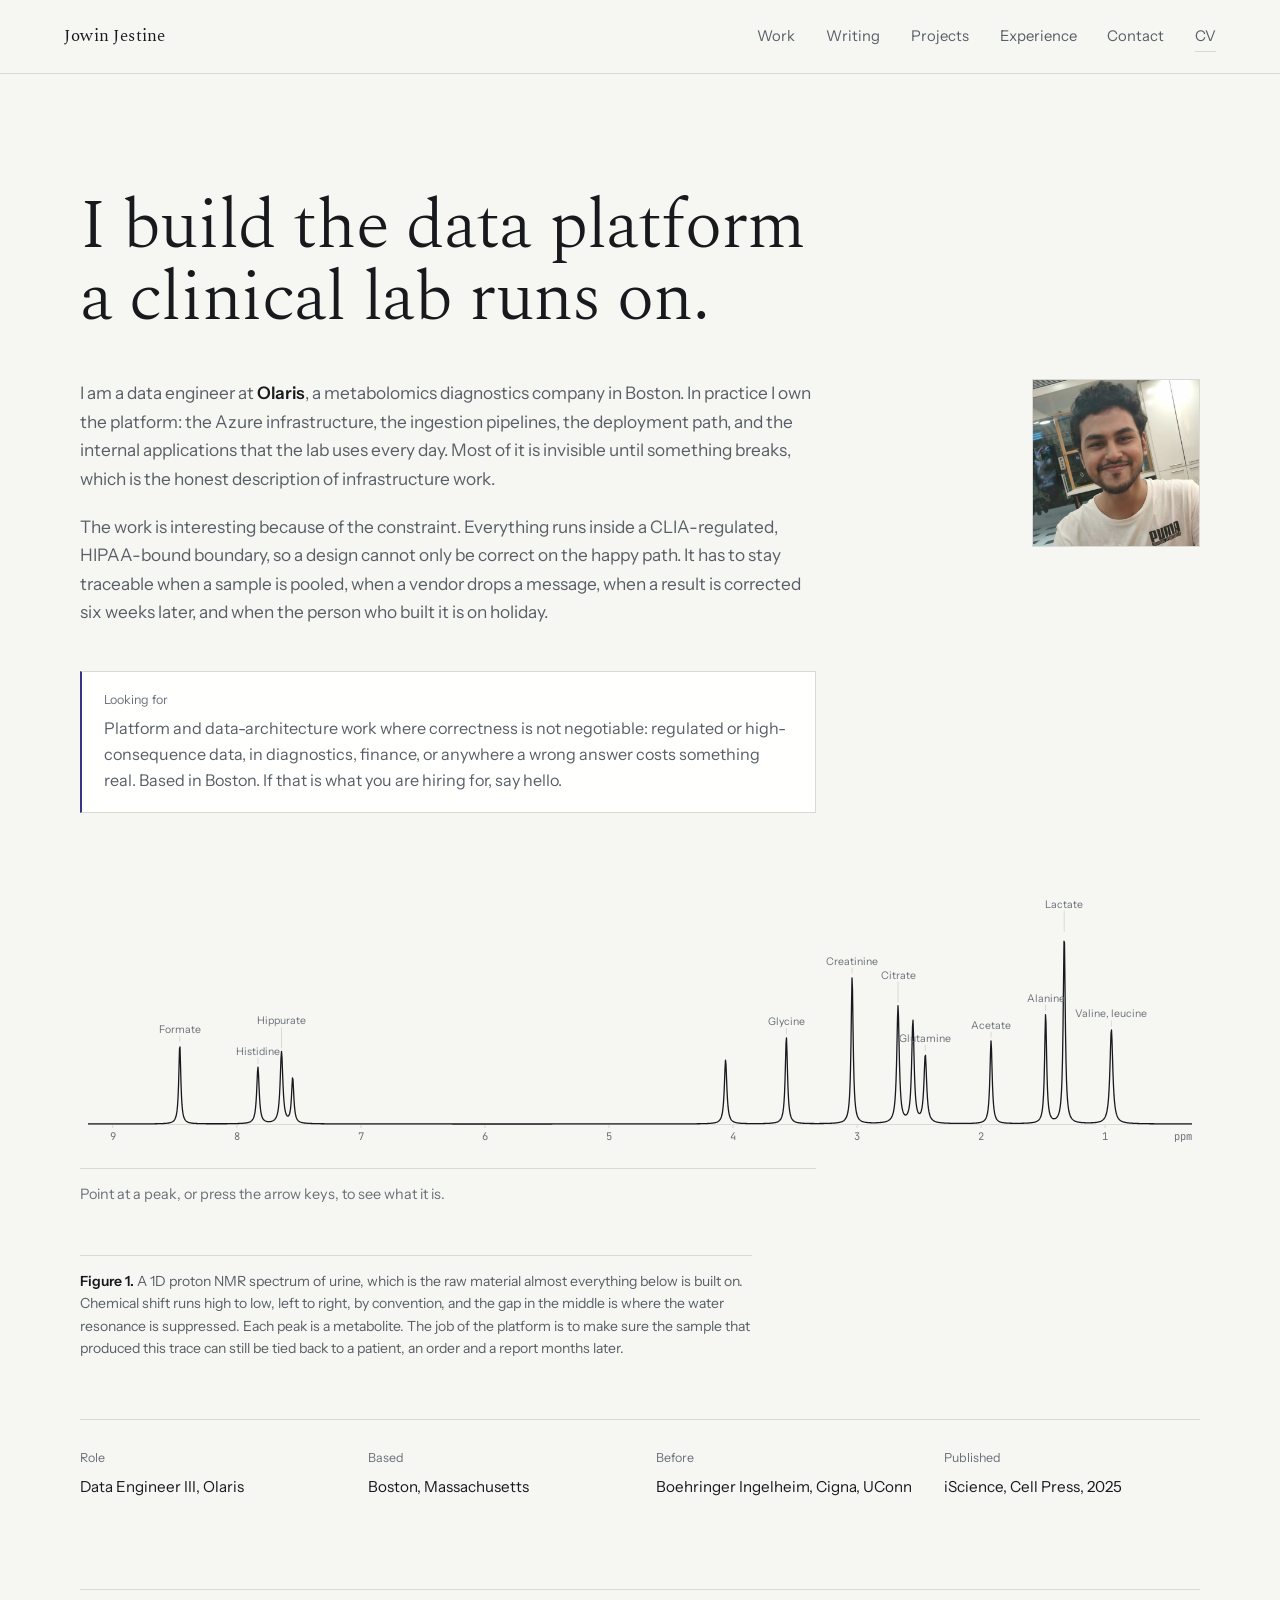
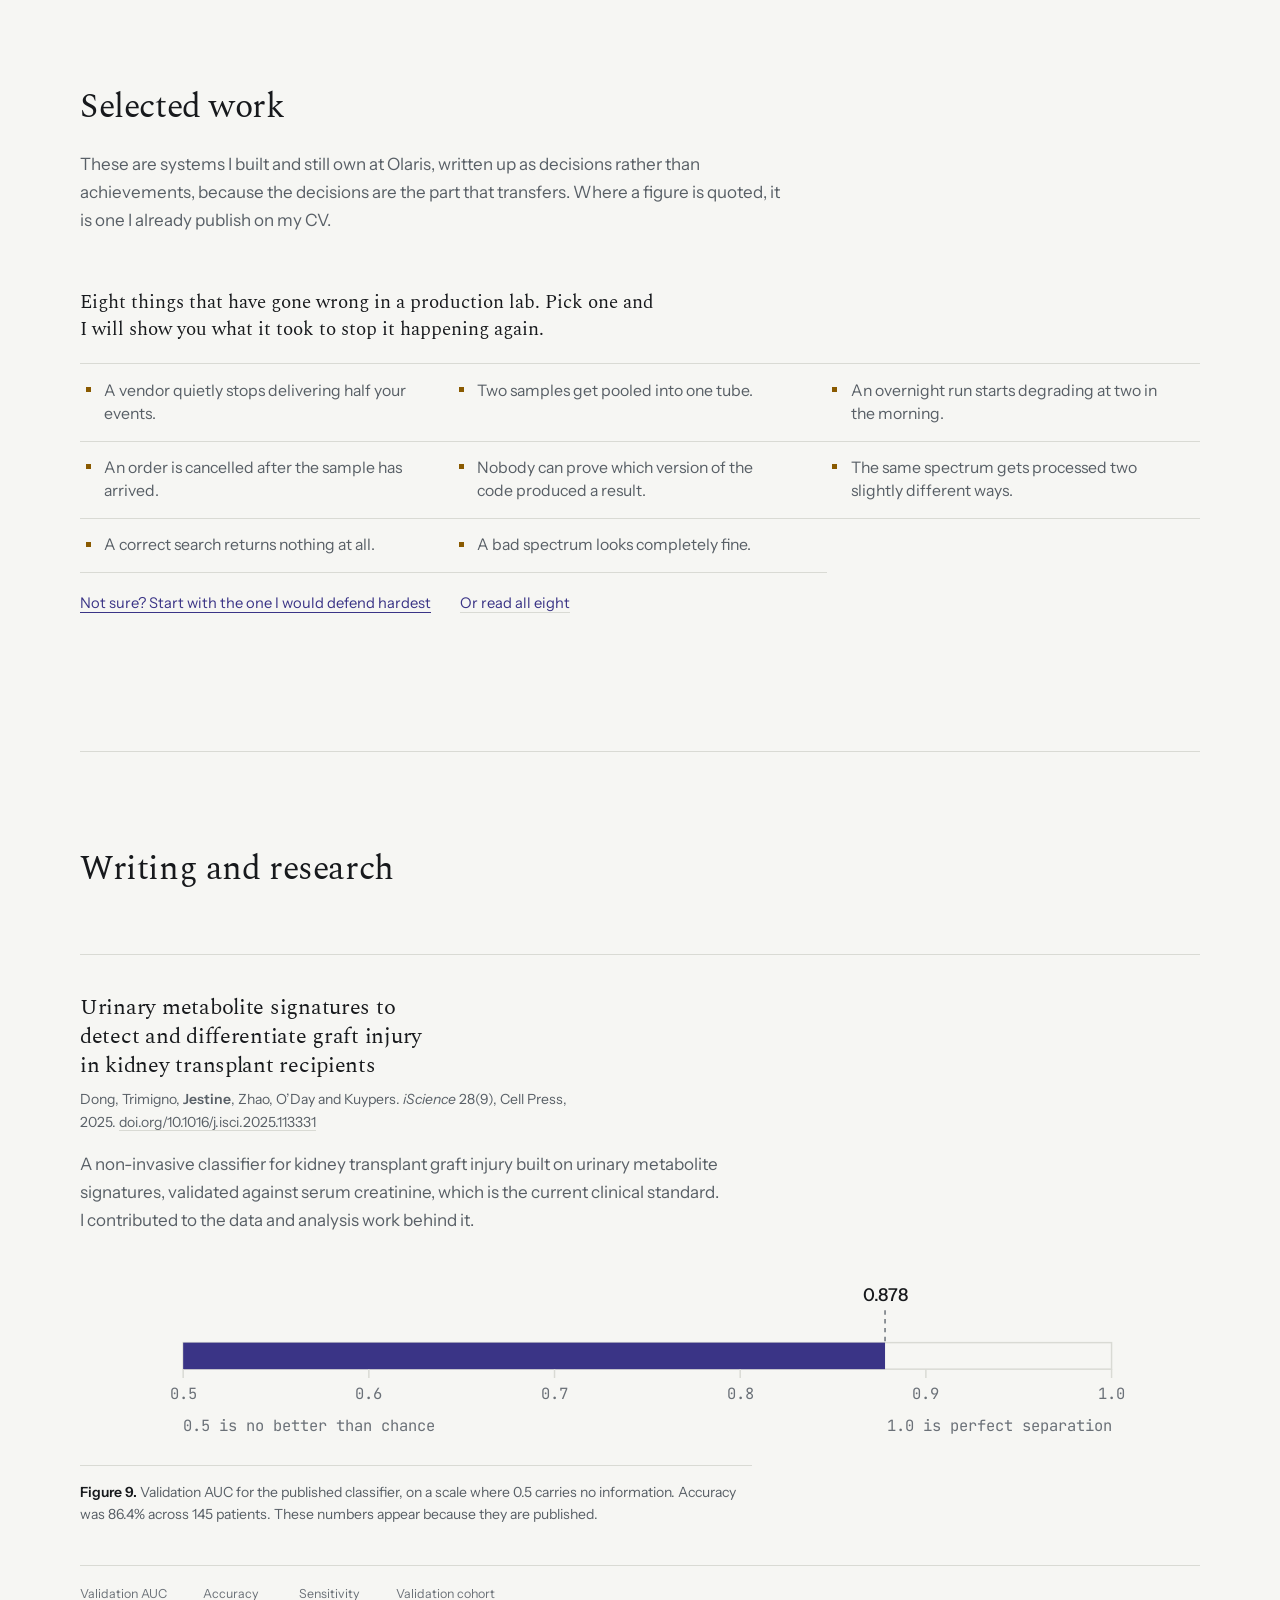
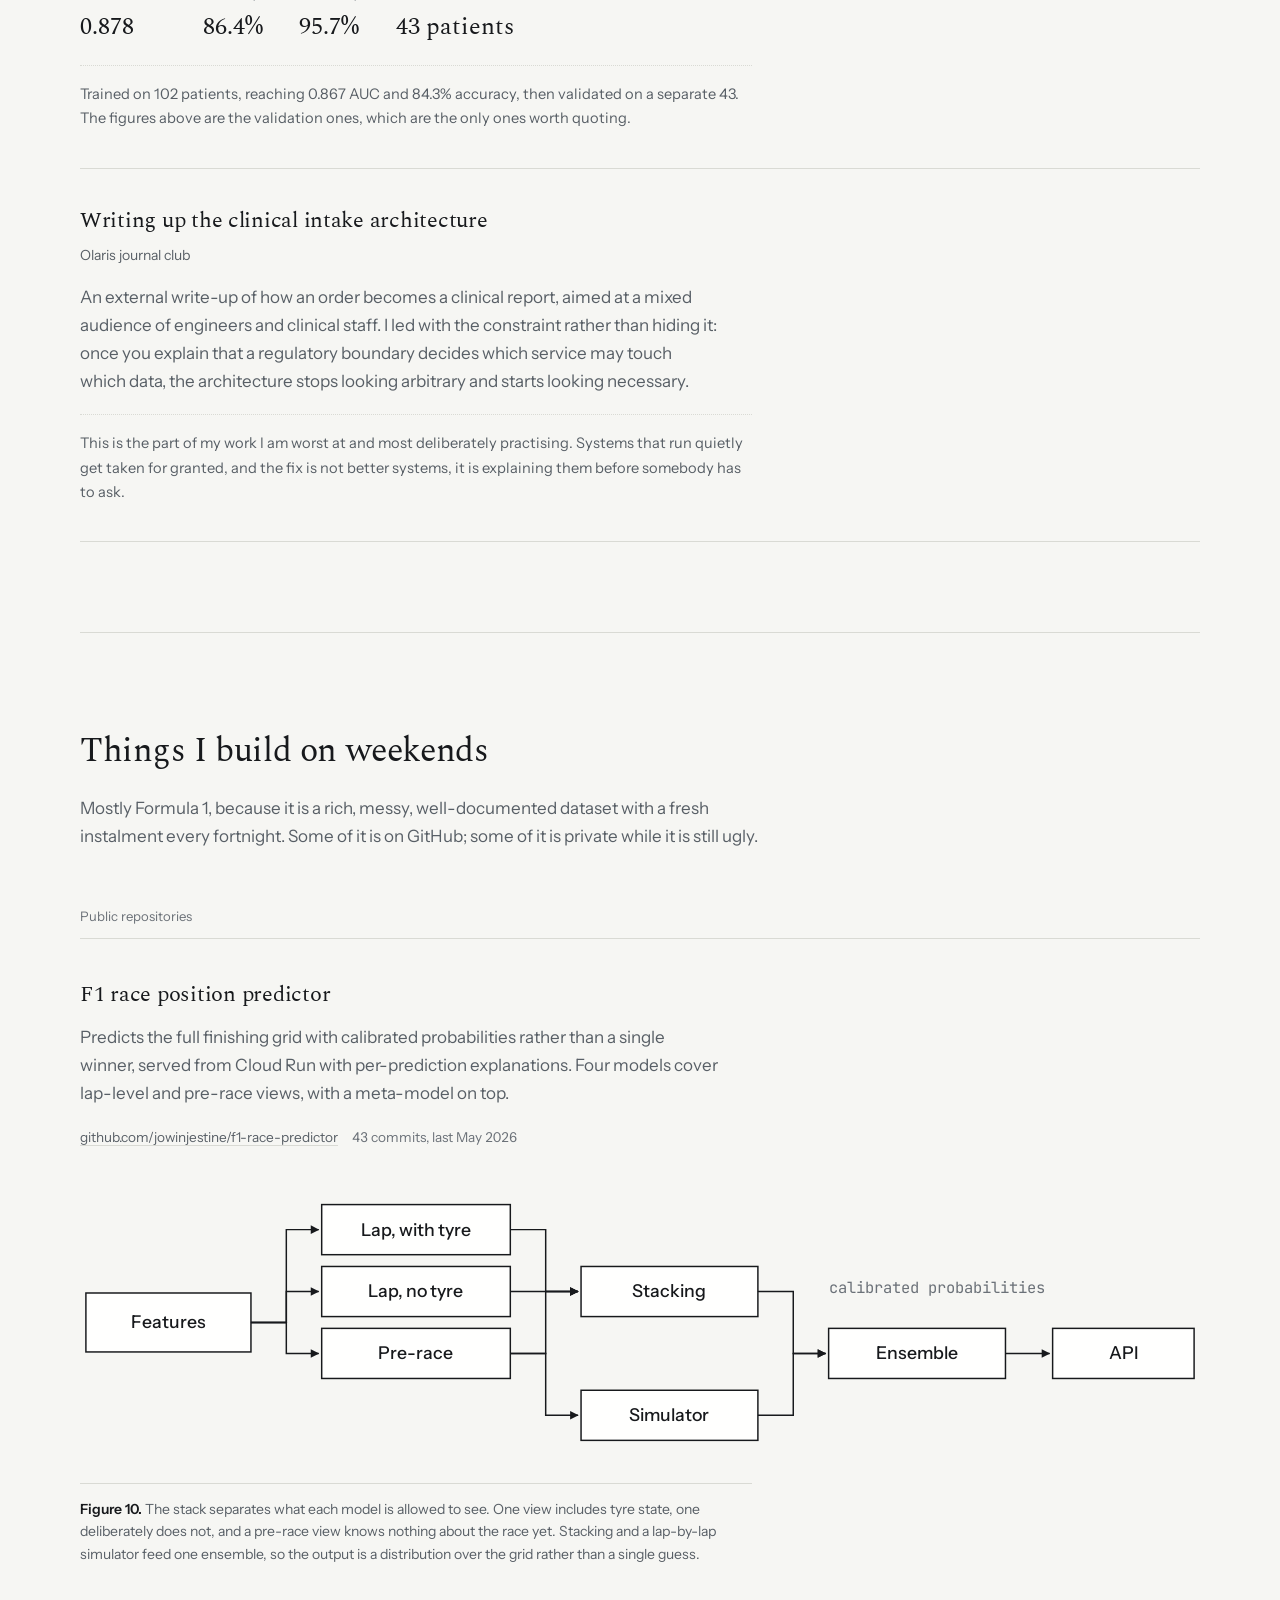
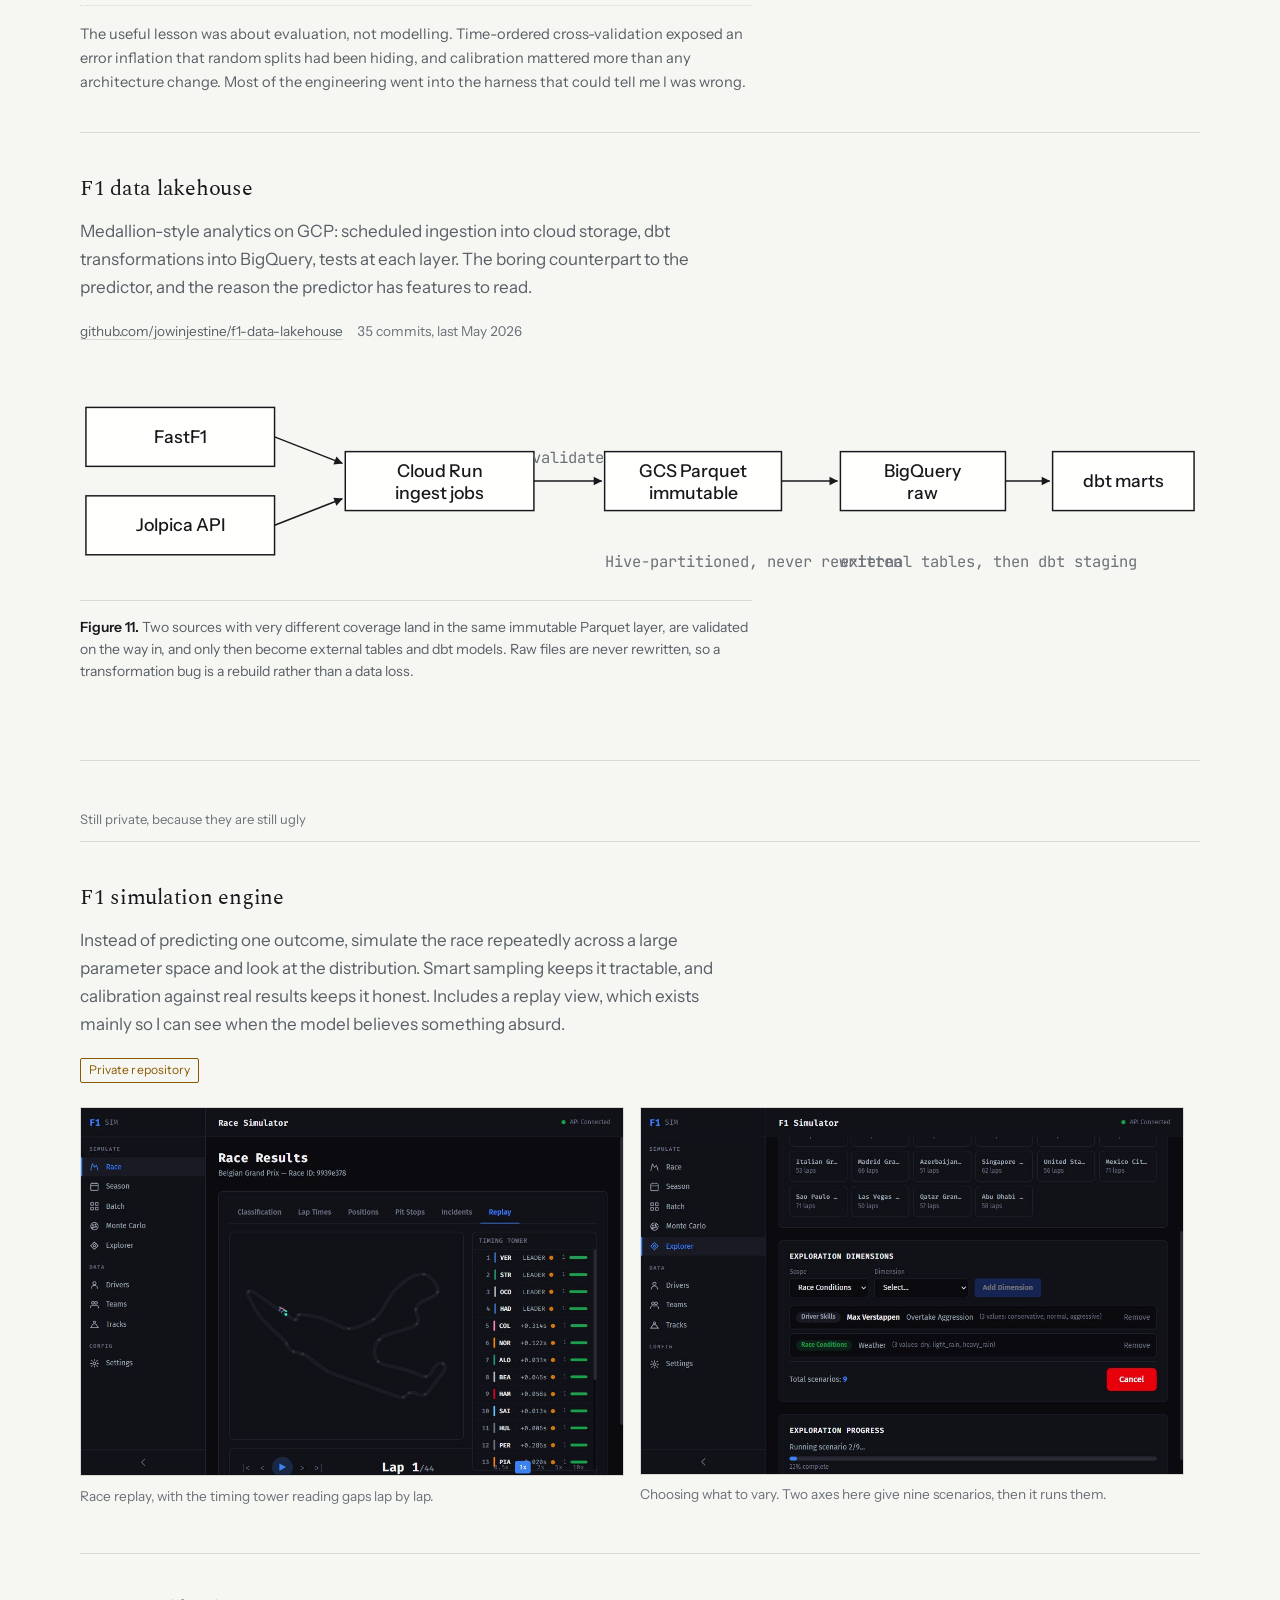
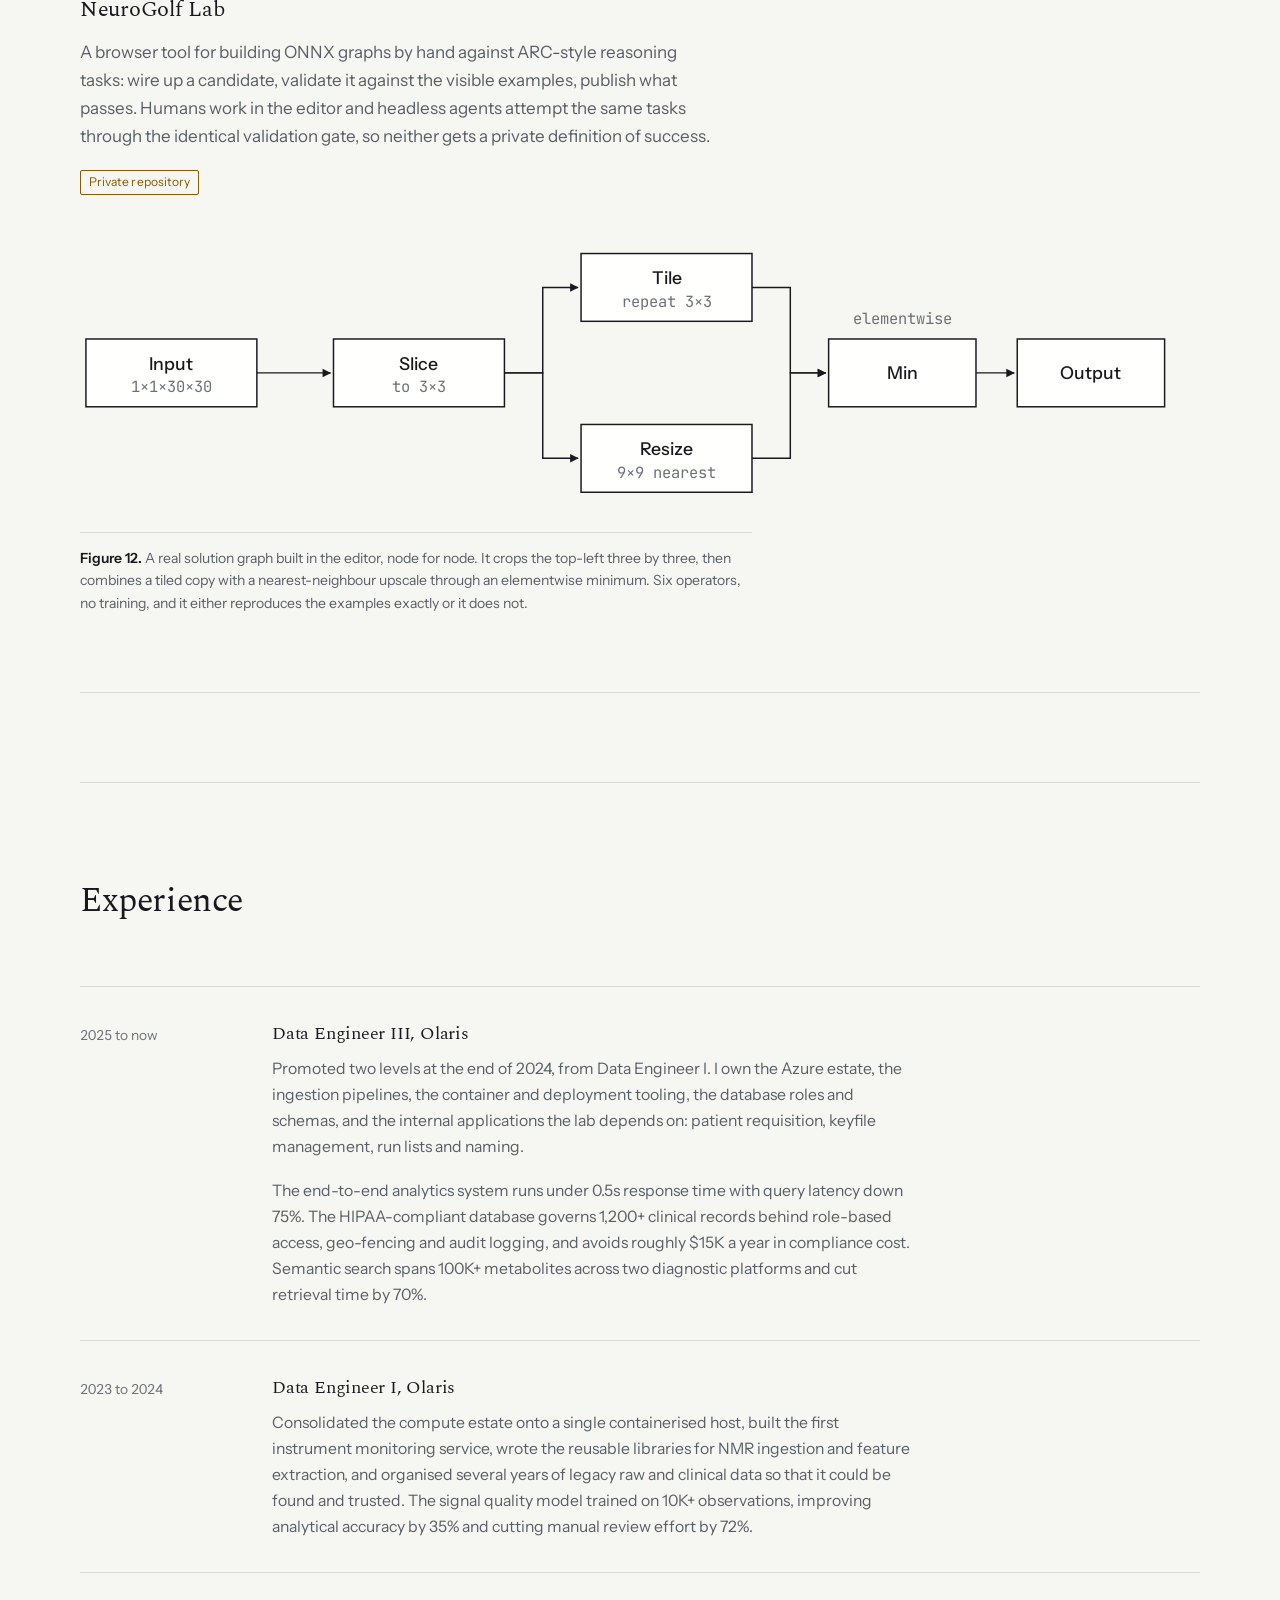
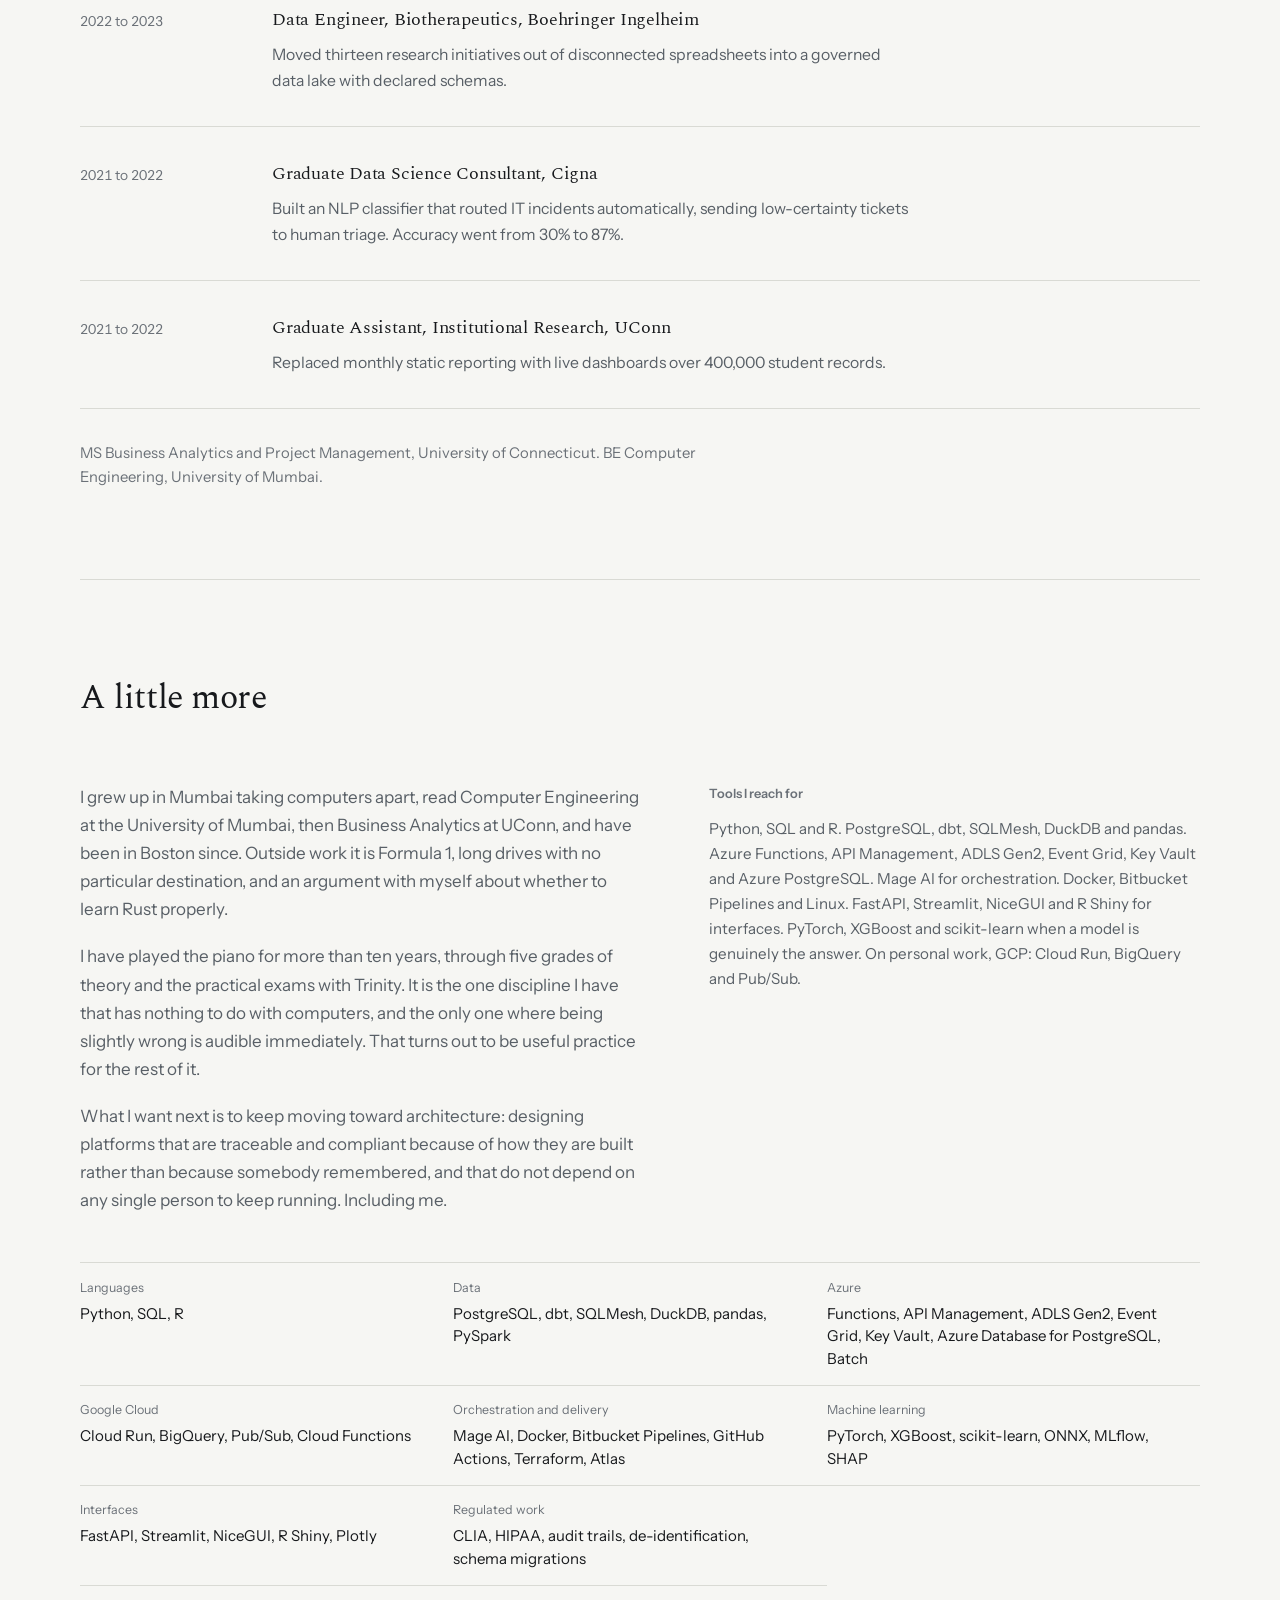
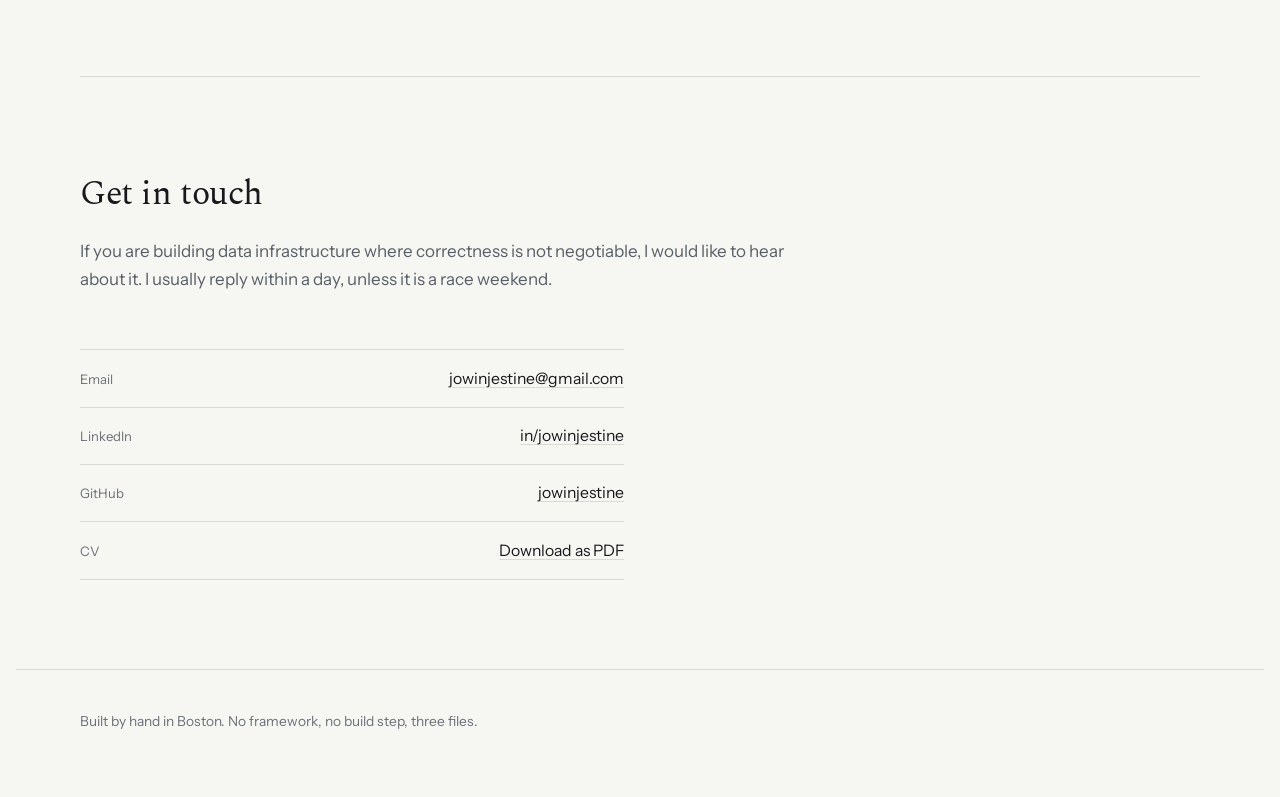
==== commit 4e80cc02: "Reconcile the site with the CV, correct the publication, and make the page findable The CV contradic" ====
--- a/index.html
+++ b/index.html
@@ -7,6 +7,7 @@
 
 <meta name="description" content="Jowin Jestine is a data engineer at Olaris, where he owns the Azure infrastructure, ingestion pipelines, CI/CD and internal applications behind NMR-based metabolomic diagnostics. Case studies on sample traceability, instrument monitoring and building for a regulated lab." />
 <meta name="theme-color" content="#f6f6f3" />
+<link rel="canonical" href="https://jowinjestine.github.io/" />
 <link rel="icon" href="favicon.svg" type="image/svg+xml" />
 
 <meta property="og:type" content="website" />
@@ -23,8 +24,8 @@
 
 <link rel="preconnect" href="https://fonts.googleapis.com" />
 <link rel="preconnect" href="https://fonts.gstatic.com" crossorigin />
-<link href="https://fonts.googleapis.com/css2?family=Spectral:ital,wght@0,300;0,400;0,600;1,300;1,400&family=Instrument+Sans:wght@400;500;600&family=JetBrains+Mono:wght@400;500&display=swap" rel="stylesheet" />
-<link rel="stylesheet" href="styles.css?v=12" />
+<link href="https://fonts.googleapis.com/css2?family=Spectral:ital,wght@0,300;0,400;0,600;1,400&family=Instrument+Sans:wght@400;500;600&family=JetBrains+Mono:wght@400&display=swap" rel="stylesheet" />
+<link rel="stylesheet" href="styles.css?v=13" />
 
 <script type="application/ld+json">
 {
@@ -149,8 +150,8 @@
       <h2>Selected work</h2>
       <p>
         These are systems I built and still own at Olaris, written up as decisions rather
-        than achievements, because the decisions are the part that transfers. Specific
-        volumes, latencies and internal figures are left out on purpose.
+        than achievements, because the decisions are the part that transfers. Where a figure
+        is quoted, it is one I already publish on my CV.
       </p>
     </div>
 
@@ -179,7 +180,7 @@
         Keeping a PostgreSQL inventory in step with the lab's electronic notebook, given a
         vendor webhook that loses messages in production.
       </p>
-      <p class="entry-meta"><span class="tag ok">In production</span> Azure Functions, Storage Queues, PostgreSQL, ADLS Gen2</p>
+      <p class="entry-meta"><span class="tag ok">In production</span> <span class="when">2026</span> Azure Functions, Storage Queues, PostgreSQL, ADLS Gen2</p>
       <p class="hook">The vendor&rsquo;s webhooks lose events in production. Nothing errors, so the database quietly stops matching the freezer.</p>
       <figure class="fig" data-step="0">
         <svg viewBox="0 0 760 240" role="img" style="min-width:560px" aria-label="Two paths write the same records. The dashed webhook is fast and unreliable; the scheduled reconciliation is slower and complete. Step through it to see why losing an event only delays a row."><rect class="b" x="4" y="40" width="100" height="44" data-s="1 2 3"/><text class="t" x="54" y="66" data-s="1 2 3">Lab notebook</text><rect class="b" x="168" y="40" width="100" height="44" data-s="1"/><text class="t" x="218" y="66" data-s="1">Receiver</text><rect class="b" x="332" y="40" width="100" height="44" data-s="1 3"/><text class="t" x="382" y="66" data-s="1 3">Queue</text><rect class="b" x="496" y="40" width="100" height="44" data-s="1 3"/><text class="t" x="546" y="66" data-s="1 3">Processor</text><rect class="b" x="660" y="40" width="100" height="44" data-s="1 3"/><text class="t" x="710" y="66" data-s="1 3">PostgreSQL</text><rect class="b" x="168" y="180" width="100" height="44" data-s="3"/><text class="t" x="218" y="206" data-s="3">Reconciler</text><rect class="b" x="496" y="180" width="100" height="44" data-s="1 3"/><text class="t" x="546" y="206" data-s="1 3">Object store</text><line class="e dash" x1="104" y1="62" x2="166" y2="62" data-s="1 2"/><text class="l" x="136" y="49" data-s="1 2">lossy</text><line class="e" x1="268" y1="62" x2="330" y2="62" data-s="1"/><text class="l" x="300" y="49" data-s="1">enqueue</text><line class="e" x1="432" y1="62" x2="494" y2="62" data-s="1 3"/><text class="l" x="464" y="49" data-s="1 3">dequeue</text><line class="e" x1="596" y1="62" x2="658" y2="62" data-s="1 3"/><text class="l" x="628" y="49" data-s="1 3">on change</text><polyline class="e" points="54,84 54,202 166,202" data-s="3"/><text class="l ls" x="62" y="140" data-s="3">scheduled poll</text><polyline class="e" points="268,202 382,202 382,86" data-s="3"/><text class="l" x="325" y="222" data-s="3">backfill missing</text><line class="e" x1="546" y1="84" x2="546" y2="178" data-s="1 3"/><text class="l ls" x="554" y="140" data-s="1 3">archive raw payload</text></svg>
@@ -308,7 +309,7 @@
         A traceability model where formal identifiers, not names typed by hand, carry the
         link from patient to sample to spectrum to report.
       </p>
-      <p class="entry-meta"><span class="tag wait">Moving into production</span> PostgreSQL, ADLS Gen2, Python, system design</p>
+      <p class="entry-meta"><span class="tag wait">Moving into production</span> <span class="when">2026</span> PostgreSQL, ADLS Gen2, Python, system design</p>
       <p class="hook">When an identifier is missing, people put the meaning in the name field. That is the one field nobody can enforce.</p>
       <figure class="fig">
         <svg viewBox="0 0 760 190" role="img" style="min-width:560px" aria-label="Every edge is a recorded relationship rather than a naming convention. A pooled sample has two parents, a research sample has no patient, and a processed spectrum points back at the acquisition it came from. None of those cases needs a workaround."><rect class="b" x="6" y="24" width="118" height="42"/><text class="t" x="65" y="49">Patient</text><rect class="b" x="160" y="24" width="118" height="42"/><text class="t" x="219" y="49">Order</text><rect class="b" x="314" y="24" width="118" height="42"/><text class="t" x="373" y="49">Sample</text><rect class="b" x="468" y="24" width="118" height="42"/><text class="t" x="527" y="49">Aliquot</text><rect class="b" x="622" y="24" width="118" height="42"/><text class="t" x="681" y="49">Spectrum</text><rect class="b" x="160" y="124" width="118" height="42"/><text class="t" x="219" y="142">Research</text><text class="t" x="219" y="157">sample</text><rect class="b" x="314" y="124" width="118" height="42"/><text class="t" x="373" y="142">Pooled</text><text class="t" x="373" y="157">sample</text><rect class="b" x="622" y="124" width="118" height="42"/><text class="t" x="681" y="142">Processed</text><text class="t" x="681" y="157">spectrum</text><line class="e" x1="124" y1="45" x2="158" y2="45"/><line class="e" x1="278" y1="45" x2="312" y2="45"/><line class="e" x1="432" y1="45" x2="466" y2="45"/><line class="e" x1="586" y1="45" x2="620" y2="45"/><line class="e" x1="278" y1="145" x2="312" y2="145"/><polyline class="e" points="373,66 373,122"/><polyline class="e" points="681,66 681,122"/><text class="l" x="381" y="98">parent of</text><text class="l" x="689" y="98">derived from</text></svg>
@@ -399,7 +400,8 @@
         Monitoring NMR acquisition against reference rule sets, so an overnight batch is not
         discovered to be worthless in the morning.
       </p>
-      <p class="entry-meta"><span class="tag ok">In production</span> Mage AI, PostgreSQL, FastAPI, Microsoft Teams</p>
+      <p class="entry-meta"><span class="tag ok">In production</span> <span class="when">2024, rebuilt 2026</span> Mage AI, PostgreSQL, FastAPI, Microsoft Teams</p>
+      <p class="measured"><span>Measured</span>200+ acquisition parameters, each checked against its own reference range.</p>
       <p class="hook">An overnight run can start degrading at two in the morning. Finding out at nine costs the whole night of instrument time.</p>
       <figure class="fig" data-step="0">
         <svg viewBox="0 0 760 210" role="img" style="min-width:560px" aria-label="Each parameter is judged against its own reference range, so normal variation in one reading cannot raise the same alarm as meaningful drift in another. Both branches record; only one interrupts anybody."><rect class="b" x="6" y="88" width="118" height="44" data-s="1 2"/><text class="t" x="65" y="114" data-s="1 2">Acquisition</text><rect class="b" x="160" y="88" width="118" height="44" data-s="1 2"/><text class="t" x="219" y="114" data-s="1 2">Parse run</text><rect class="b" x="314" y="88" width="118" height="44" data-s="1 2"/><text class="t" x="373" y="114" data-s="1 2">Compare</text><rect class="b ok" x="500" y="24" width="250" height="44" data-s="1"/><text class="t" x="625" y="50" data-s="1">Within range: record only</text><rect class="b wait" x="500" y="152" width="250" height="44" data-s="2"/><text class="t" x="625" y="178" data-s="2">Outside range: record and alert</text><line class="e" x1="124" y1="110" x2="158" y2="110" data-s="1 2"/><line class="e" x1="278" y1="110" x2="312" y2="110" data-s="1 2"/><polyline class="e ok" points="432,110 466,110 466,46 498,46" data-s="1"/><polyline class="e wait" points="432,110 466,110 466,174 498,174" data-s="2"/><text class="l" x="373" y="152">against a reference</text><text class="l" x="373" y="166">range per parameter</text></svg>
@@ -486,7 +488,8 @@
         Taking an order from a lab partner through verification, cancellation and approval
         into a reportable result, without anyone reconciling a spreadsheet.
       </p>
-      <p class="entry-meta"><span class="tag ok">In production</span> Azure Functions, API Management, Key Vault, Power Automate</p>
+      <p class="entry-meta"><span class="tag ok">In production</span> <span class="when">2025</span> Azure Functions, API Management, Key Vault, Power Automate</p>
+      <p class="measured"><span>Measured</span>Sub-second order intake. Under 0.5s response across production workloads, query latency down 75%.</p>
       <p class="hook">Orders get cancelled. If that is someone editing a row, the audit trail is a story rather than a record.</p>
       <figure class="fig" data-step="0">
         <svg viewBox="0 0 760 204" role="img" style="min-width:560px" aria-label="Withdrawal and amendment are states with their own transitions. That is what makes the audit trail a record of what happened rather than a description of it afterwards."><rect class="b" x="6" y="20" width="124" height="42" data-s="1 2 3"/><text class="t" x="68" y="45" data-s="1 2 3">Received</text><rect class="b" x="170" y="20" width="124" height="42" data-s="1 2 3"/><text class="t" x="232" y="45" data-s="1 2 3">Verified</text><rect class="b" x="334" y="20" width="124" height="42" data-s="1"/><text class="t" x="396" y="45" data-s="1">Accepted</text><rect class="b" x="498" y="20" width="124" height="42" data-s="1"/><text class="t" x="560" y="45" data-s="1">Reported</text><rect class="b wait" x="140" y="130" width="124" height="42" data-s="2"/><text class="t" x="202" y="155" data-s="2">Cancelled</text><rect class="b wait" x="380" y="130" width="124" height="42" data-s="3"/><text class="t" x="442" y="155" data-s="3">Amended</text><line class="e" x1="130" y1="41" x2="168" y2="41" data-s="1 2 3"/><line class="e" x1="294" y1="41" x2="332" y2="41" data-s="1"/><line class="e" x1="458" y1="41" x2="496" y2="41" data-s="1"/><polyline class="e wait" points="68,62 68,151 138,151" data-s="2"/><line class="e wait" x1="232" y1="62" x2="232" y2="128" data-s="2"/><line class="e wait" x1="396" y1="62" x2="396" y2="128" data-s="3"/><polyline class="e" points="380,151 314,151 314,80 252,80 252,64" data-s="3"/><text class="l" x="330" y="192">an amendment returns to verification</text></svg>
@@ -563,7 +566,7 @@
         Continuous delivery and a staging environment for clinical applications, plus
         immutable, serialised records of data-science output.
       </p>
-      <p class="entry-meta"><span class="tag ok">In production</span> Bitbucket Pipelines, Docker, ADLS Gen2</p>
+      <p class="entry-meta"><span class="tag ok">In production</span> <span class="when">2025</span> Bitbucket Pipelines, Docker, ADLS Gen2</p>
       <p class="hook">Reproducibility by convention does not survive a busy quarter.</p>
 
       <details>
@@ -630,7 +633,7 @@
         Automated phasing, baseline correction and calibration for NMR acquisitions, run in
         parallel and audited per run.
       </p>
-      <p class="entry-meta"><span class="tag ok">In production</span> Python, Jython, Bruker TopSpin, Azure Batch, azcopy</p>
+      <p class="entry-meta"><span class="tag ok">In production</span> <span class="when">2026</span> Python, Jython, Bruker TopSpin, Azure Batch, azcopy</p>
       <p class="hook">
         Processing a spectrum by hand takes a trained person several minutes and no two
         people do it identically. Multiply that by a run of samples.
@@ -722,7 +725,8 @@
         Semantic retrieval over the metabolite catalogue, running entirely inside our own
         cloud tenant.
       </p>
-      <p class="entry-meta"><span class="tag ok">In production</span> Sentence Transformers, FAISS, FastAPI</p>
+      <p class="entry-meta"><span class="tag ok">In production</span> <span class="when">2024</span> Sentence Transformers, FAISS, FastAPI</p>
+      <p class="measured"><span>Measured</span>100K+ compounds across two diagnostic platforms. Retrieval time down 70%.</p>
       <p class="hook">One compound has fifteen valid names. Exact-match search turns a correct query into a silent dead end.</p>
 
       <details>
@@ -772,7 +776,8 @@
         Scoring NMR signal quality, calibrated so that uncertainty routes to review rather
         than guessing.
       </p>
-      <p class="entry-meta"><span class="tag ok">In production</span> PyTorch, nmrglue, scikit-learn</p>
+      <p class="entry-meta"><span class="tag ok">In production</span> <span class="when">2023</span> PyTorch, nmrglue, scikit-learn</p>
+      <p class="measured"><span>Measured</span>10K+ observations. Analytical accuracy up 35%, manual review effort down 72%.</p>
       <p class="hook">A bad spectrum passed off as a good one is a clinical problem, not an accuracy statistic.</p>
       <figure class="fig">
         <svg viewBox="0 0 760 140" role="img" style="min-width:520px" aria-label="The decision boundary is a clinical choice rather than a modelling default. Setting it well above the midpoint means a band of uncertain spectra reaches a person, which trades throughput for not passing a bad spectrum as a good one."><line class="ax" x1="40" y1="86" x2="720" y2="86"/><rect class="band wait" x="40" y="58" width="260" height="28"/><text class="l" x="170" y="106">recorded as failing</text><rect class="band rev" x="300" y="58" width="170" height="28"/><text class="l" x="385" y="106">routed to a reviewer</text><rect class="band ok" x="470" y="58" width="250" height="28"/><text class="l" x="595" y="106">passes automatically</text><line class="mid" x1="380" y1="44" x2="380" y2="94"/><text class="l" x="380" y="36">the midpoint, where the boundary is not</text><text class="l ls" x="40" y="128">less confident</text><text class="l le" x="720" y="128">more confident</text></svg>
@@ -847,7 +852,11 @@
         Urinary metabolite signatures to detect and differentiate graft injury in kidney
         transplant recipients
       </h3>
-      <p class="pub-meta">iScience, Cell Press, 2025</p>
+      <p class="pub-meta">
+        Dong, Trimigno, <strong>Jestine</strong>, Zhao, O&rsquo;Day and Kuypers.
+        <em>iScience</em> 28(9), Cell Press, 2025.
+        <a href="https://doi.org/10.1016/j.isci.2025.113331">doi.org/10.1016/j.isci.2025.113331</a>
+      </p>
       <p>
         A non-invasive classifier for kidney transplant graft injury built on urinary
         metabolite signatures, validated against serum creatinine, which is the current
@@ -861,11 +870,13 @@
       <dl class="pub-figures">
         <div><dt>Validation AUC</dt><dd>0.878</dd></div>
         <div><dt>Accuracy</dt><dd>86.4%</dd></div>
-        <div><dt>Patients</dt><dd>145</dd></div>
+        <div><dt>Sensitivity</dt><dd>95.7%</dd></div>
+        <div><dt>Validation cohort</dt><dd>43 patients</dd></div>
       </dl>
       <p class="aside">
-        These figures are published, which is why they appear here. Internal Olaris
-        performance numbers do not.
+        Trained on 102 patients, reaching 0.867 AUC and 84.3% accuracy, then validated on a
+        separate 43. The figures above are the validation ones, which are the only ones worth
+        quoting.
       </p>
     </article>
 
@@ -1011,6 +1022,13 @@
             database roles and schemas, and the internal applications the lab depends on:
             patient requisition, keyfile management, run lists and naming.
           </p>
+          <p>
+            The end-to-end analytics system runs under 0.5s response time with query latency
+            down 75%. The HIPAA-compliant database governs 1,200+ clinical records behind
+            role-based access, geo-fencing and audit logging, and avoids roughly $15K a year
+            in compliance cost. Semantic search spans 100K+ metabolites across two diagnostic
+            platforms and cut retrieval time by 70%.
+          </p>
         </div>
       </li>
       <li>
@@ -1021,7 +1039,9 @@
             Consolidated the compute estate onto a single containerised host, built the
             first instrument monitoring service, wrote the reusable libraries for NMR
             ingestion and feature extraction, and organised several years of legacy raw and
-            clinical data so that it could be found and trusted.
+            clinical data so that it could be found and trusted. The signal quality model
+            trained on 10K+ observations, improving analytical accuracy by 35% and cutting
+            manual review effort by 72%.
           </p>
         </div>
       </li>
@@ -1138,6 +1158,15 @@
   <p>Built by hand in Boston. No framework, no build step, three files.</p>
 </footer>
 
-<script src="script.js?v=12"></script>
+<!-- Traffic counting is not enabled. Nothing here answers whether anyone
+     opens a case study, which is the one thing worth knowing after moving
+     the work section behind a question list. To switch it on, register the
+     site at goatcounter.com and uncomment the line below with your code.
+     It sets no cookies and collects no personal data.
+
+     <script data-goatcounter="https://YOURCODE.goatcounter.com/count"
+             async src="//gc.zgo.at/count.js"></script>
+-->
+<script src="script.js?v=13"></script>
 </body>
 </html>
--- a/styles.css
+++ b/styles.css
@@ -866,3 +866,17 @@
 .fig[data-step="1"] [data-s]:not([data-s~="1"]),
 .fig[data-step="2"] [data-s]:not([data-s~="2"]),
 .fig[data-step="3"] [data-s]:not([data-s~="3"]) { opacity: 0.14; }
+
+/* Year and measured figures on a case study */
+.when { color: var(--ink-3); font-variant-numeric: tabular-nums; }
+.measured {
+  margin: 0.65rem 0 0;
+  font-size: 0.88rem;
+  line-height: 1.55;
+  color: var(--ink-2);
+  max-width: 44rem;
+}
+.measured span {
+  color: var(--ink-3);
+  margin-right: 0.5rem;
+}
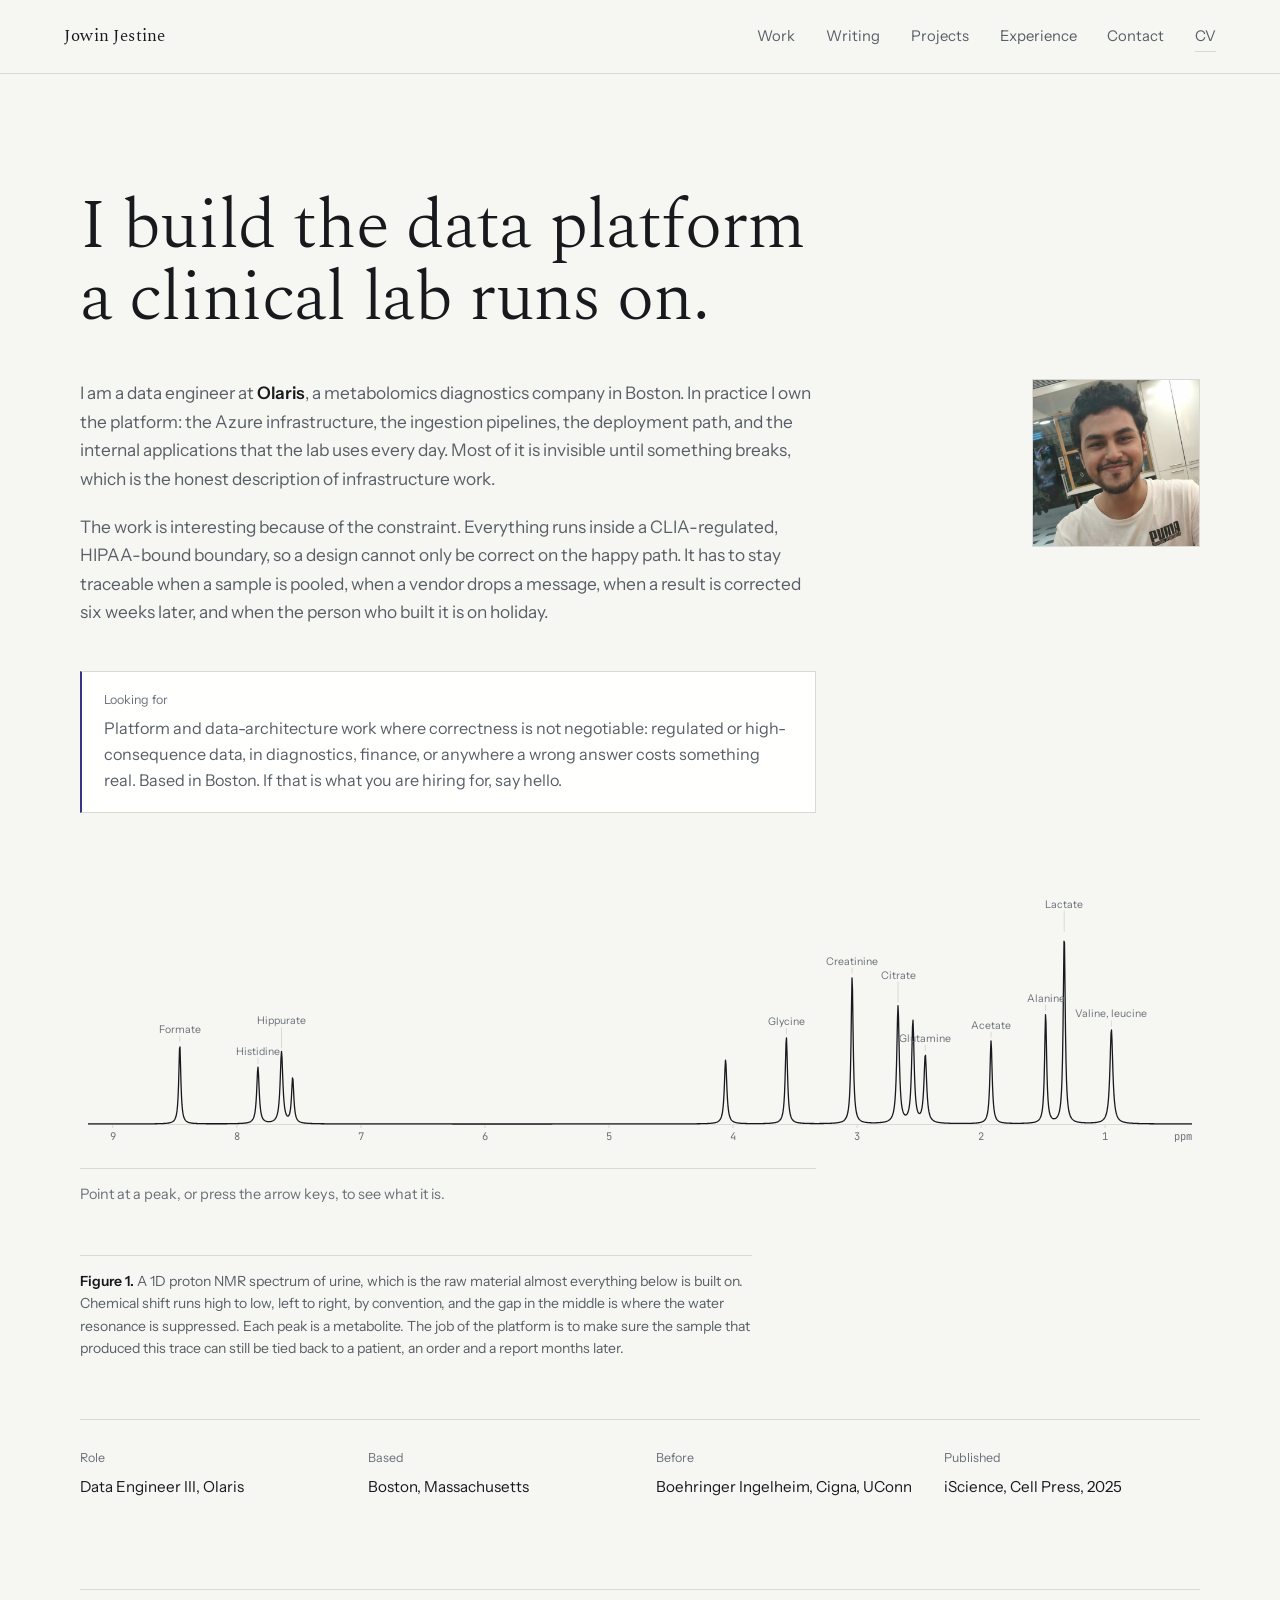
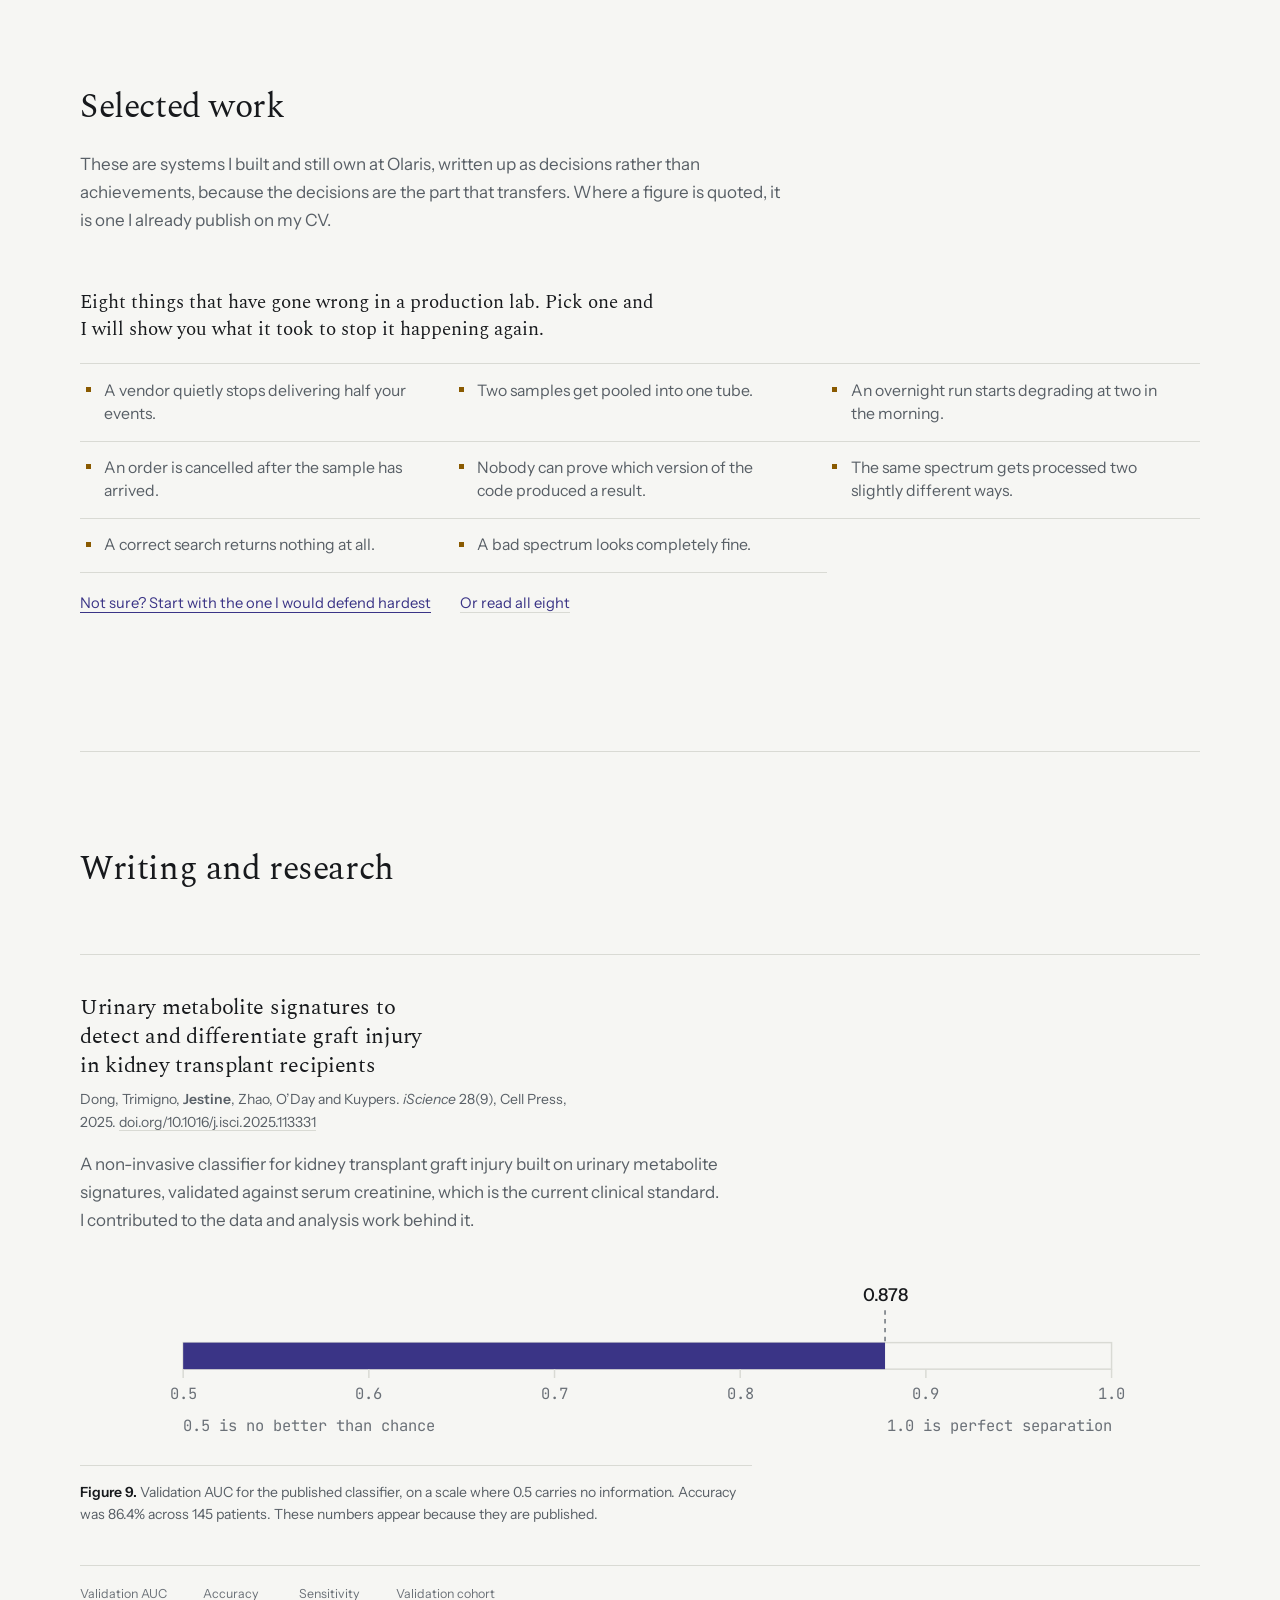
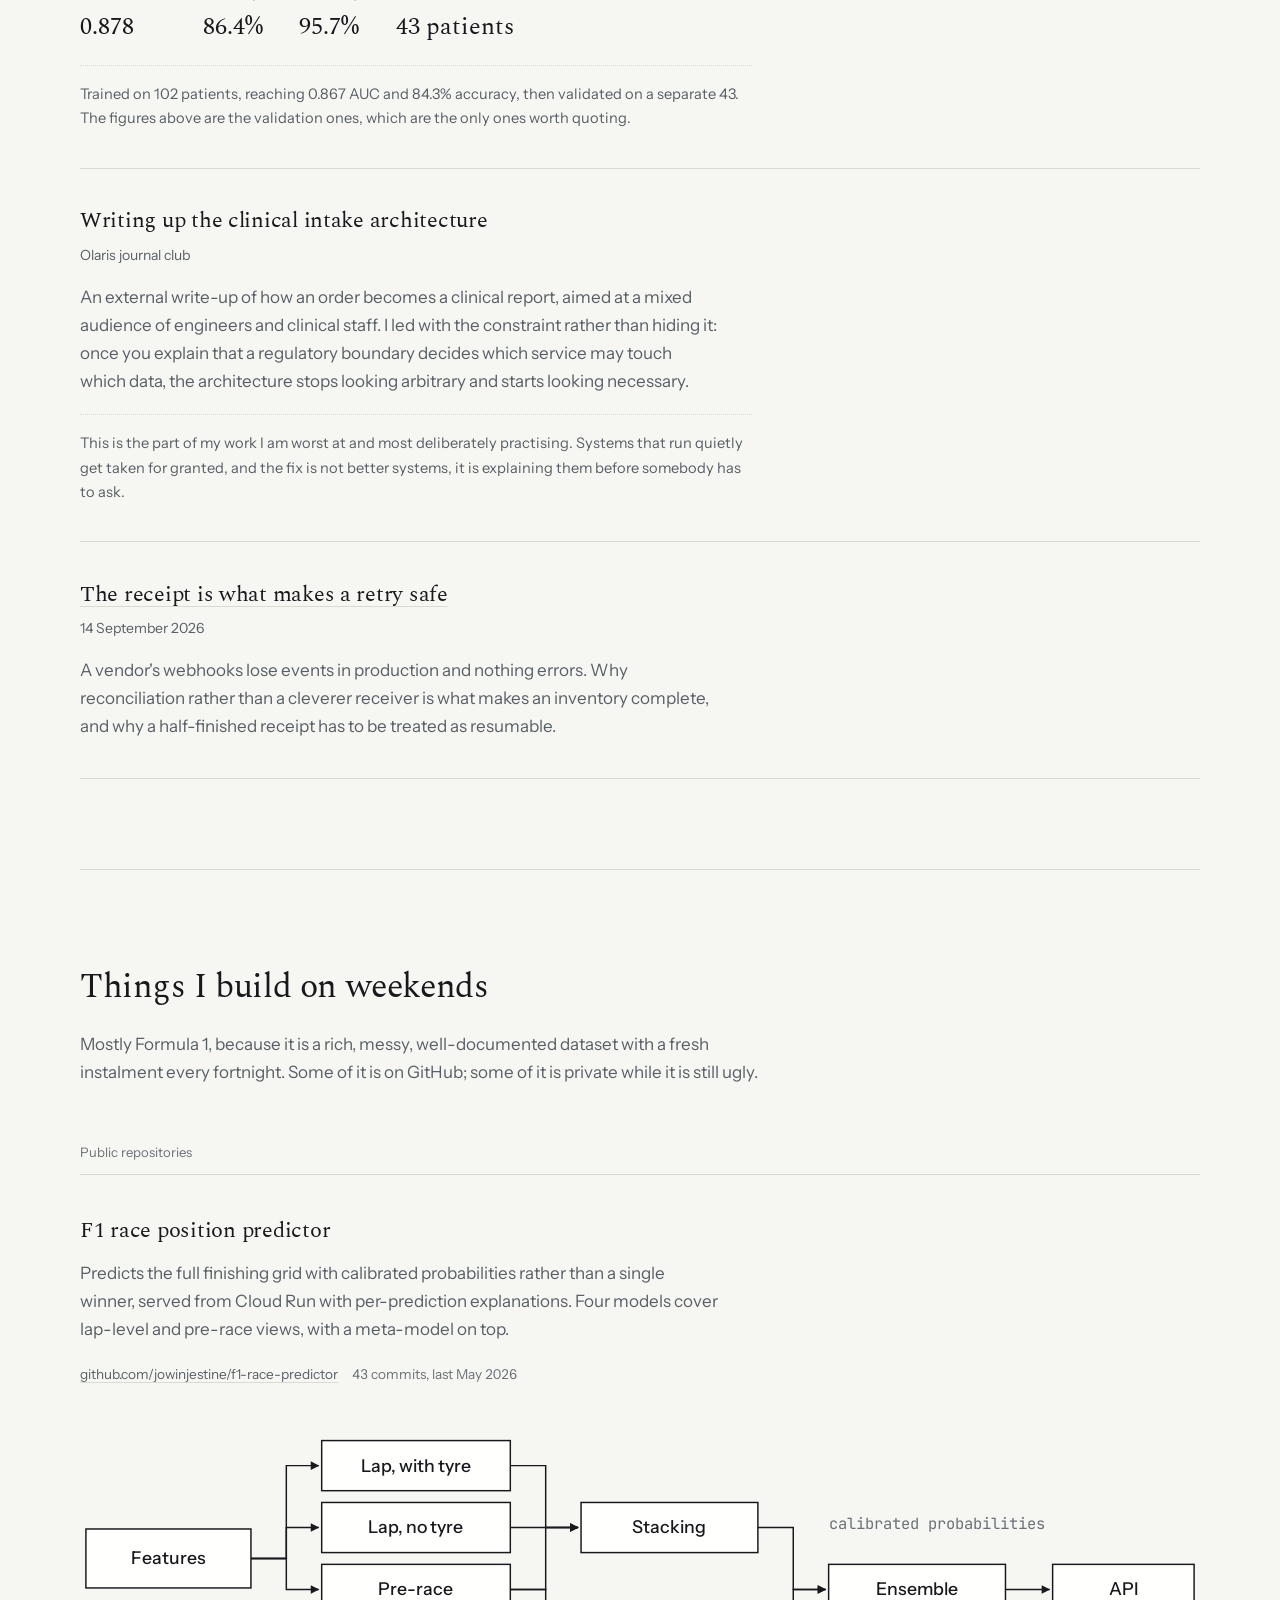
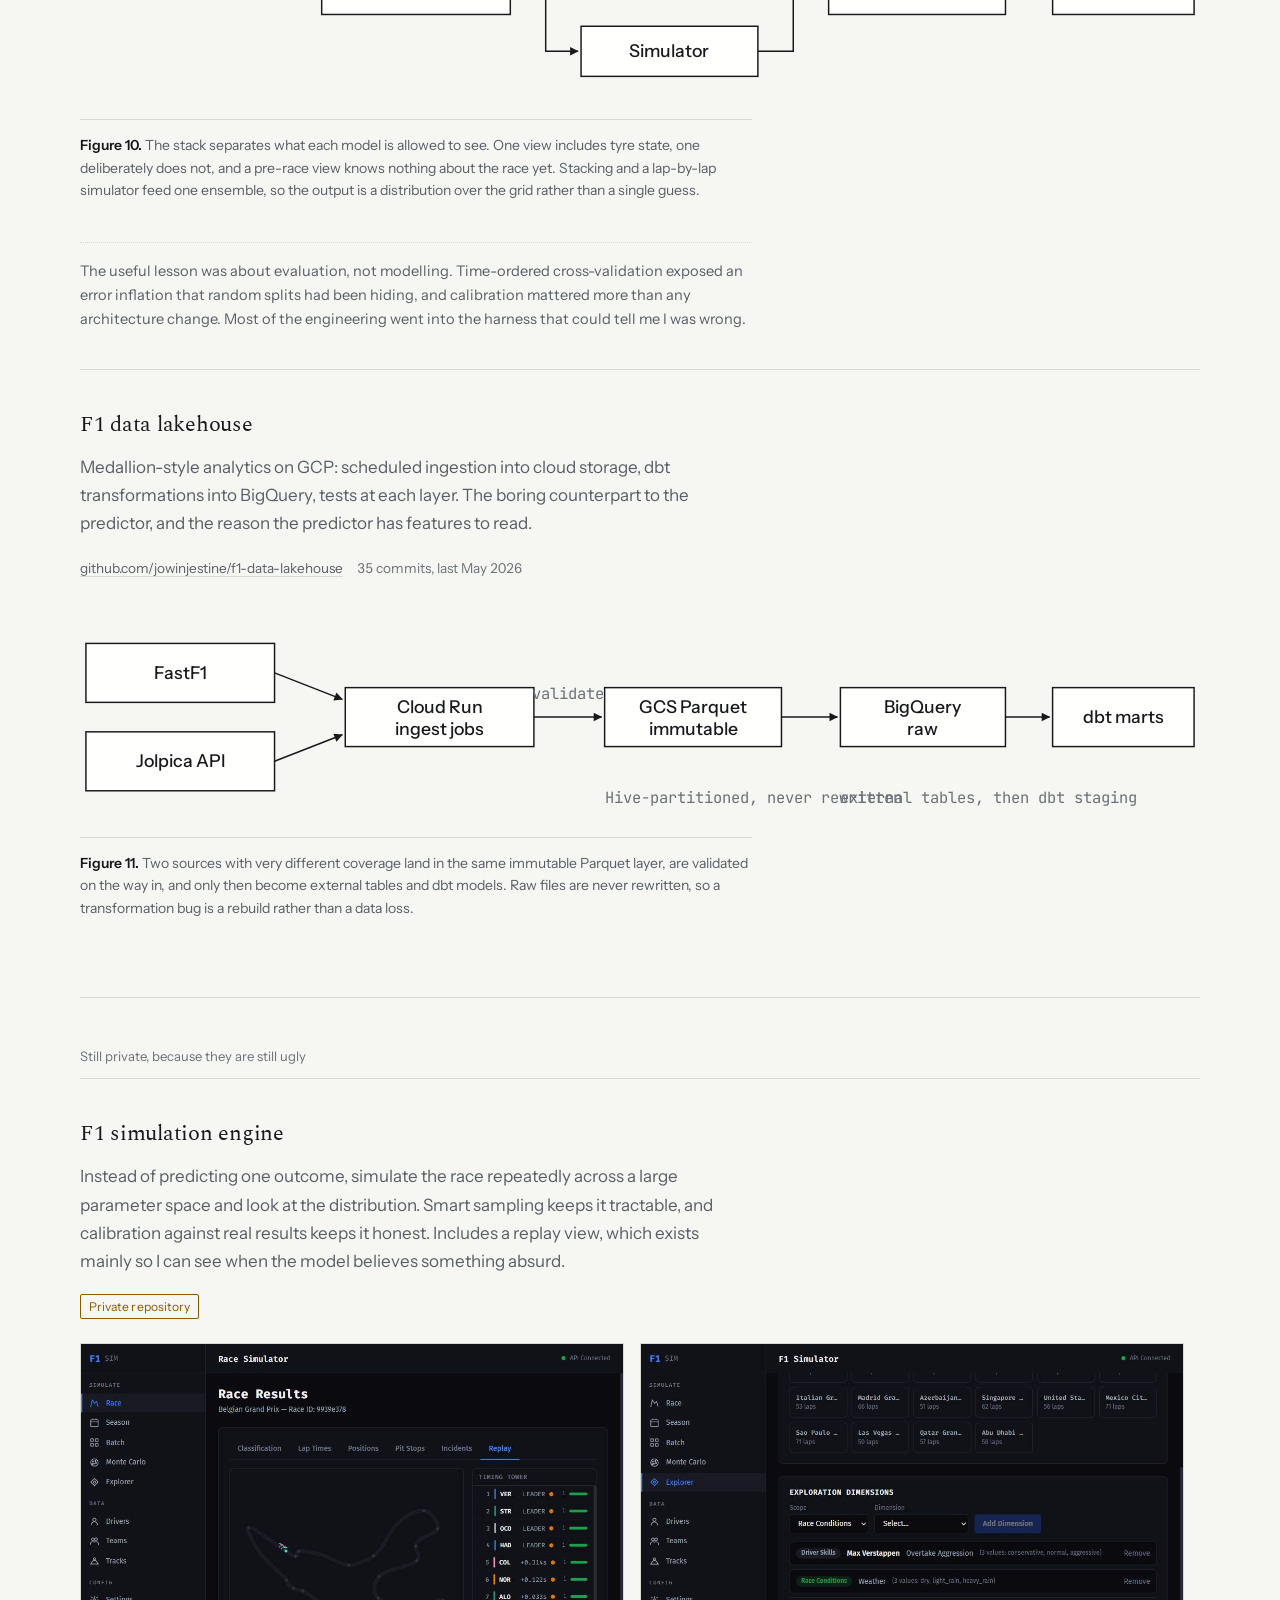
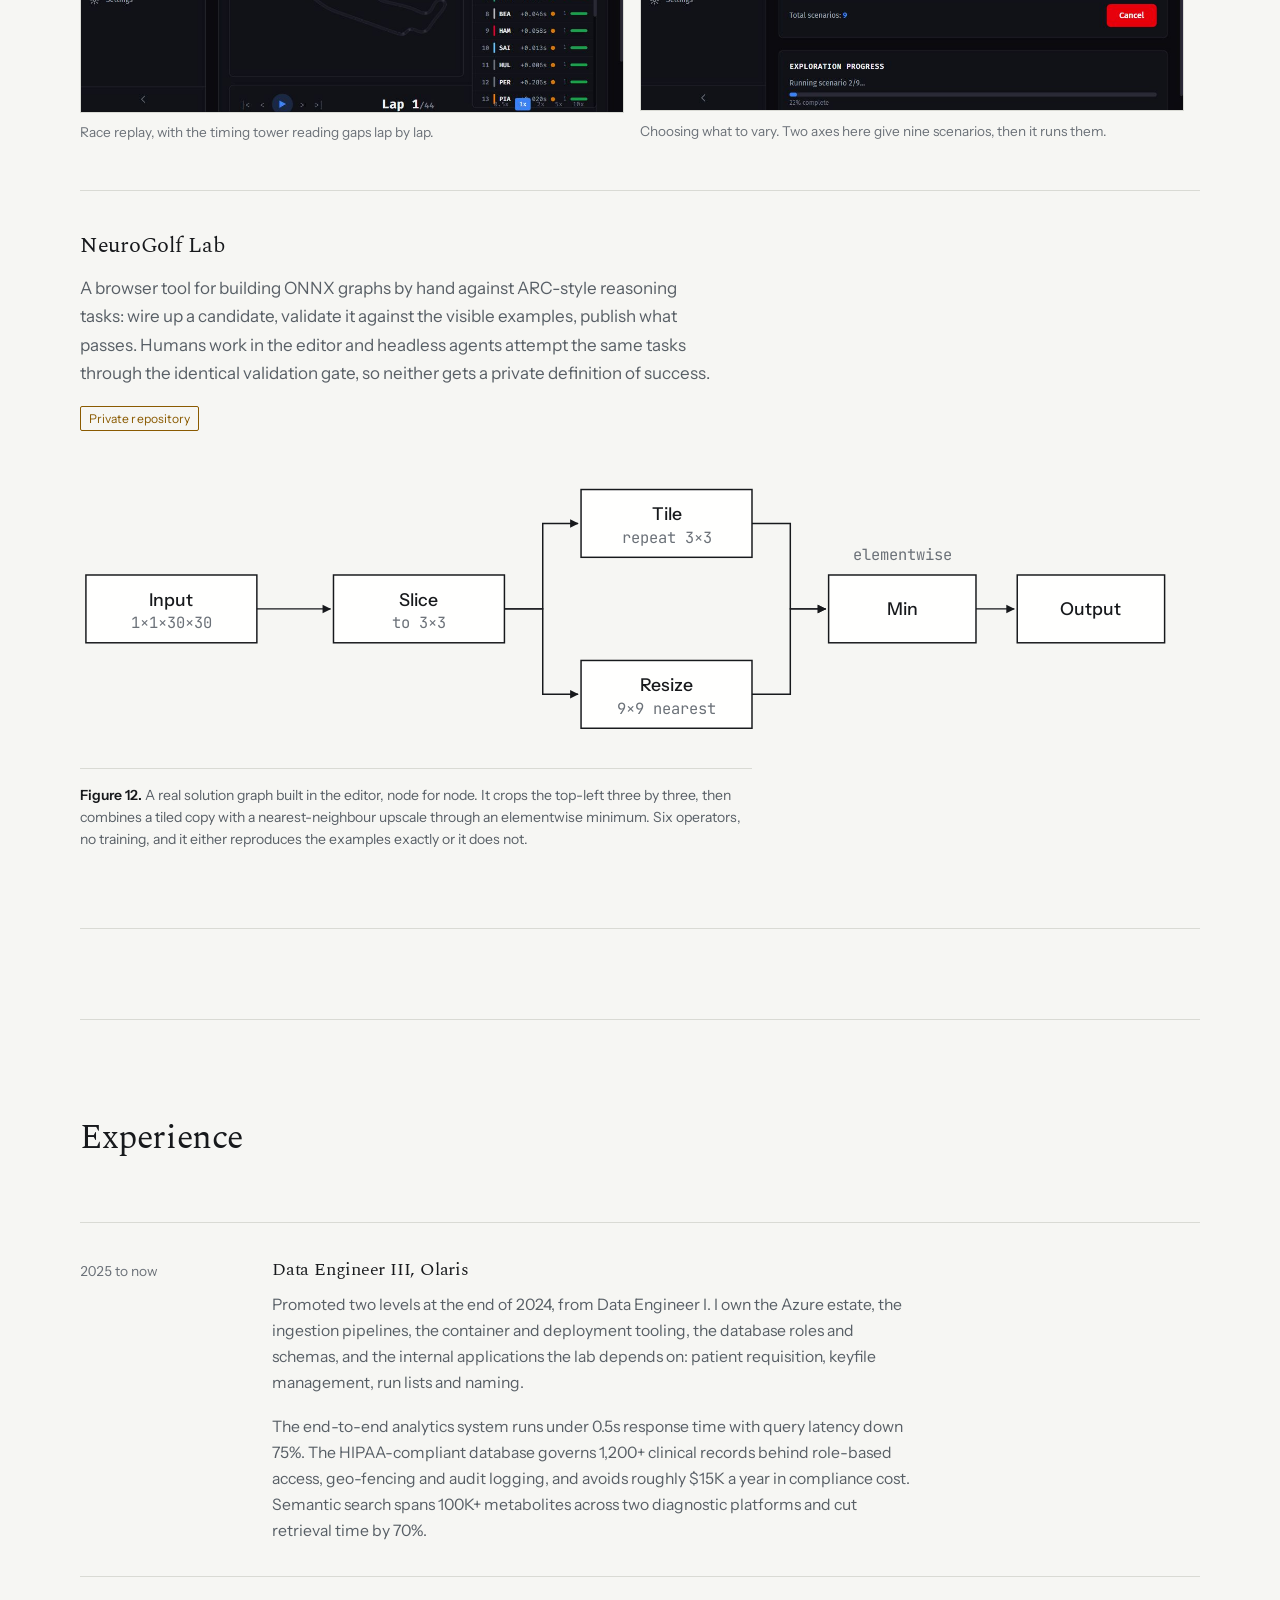
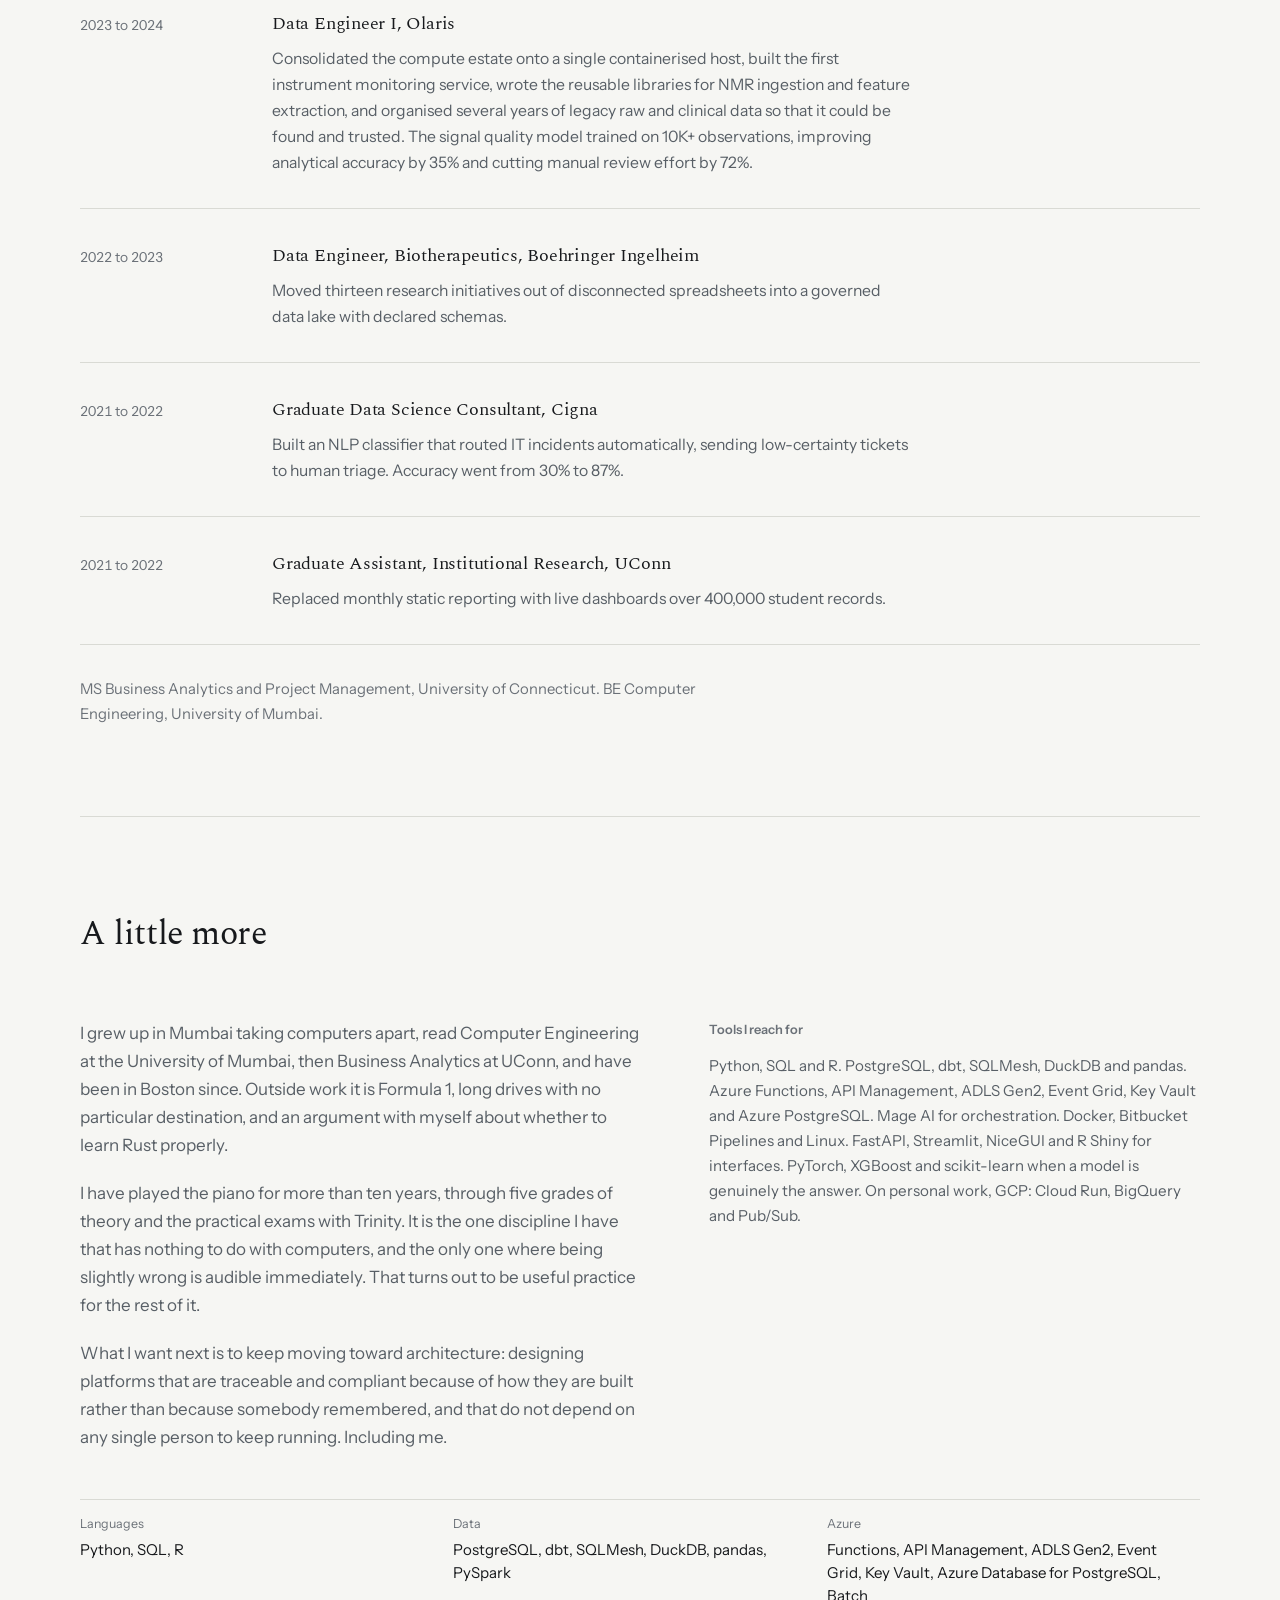
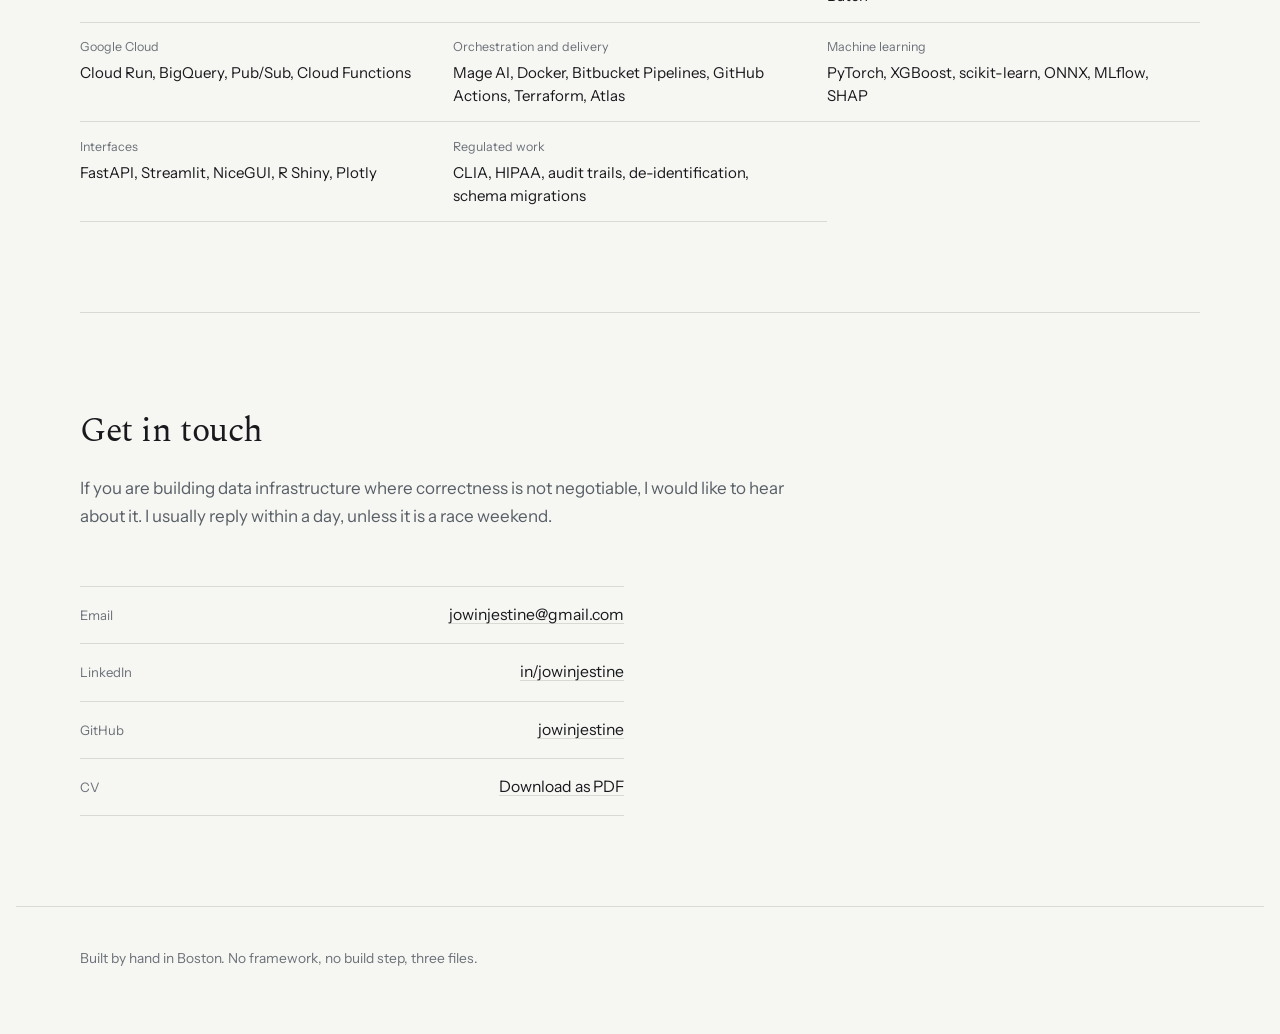
==== commit d0890421: "Publish the first written post "The receipt is what makes a retry safe" — why a vendor's lost webhoo" ====
--- a/index.html
+++ b/index.html
@@ -25,7 +25,7 @@
 <link rel="preconnect" href="https://fonts.googleapis.com" />
 <link rel="preconnect" href="https://fonts.gstatic.com" crossorigin />
 <link href="https://fonts.googleapis.com/css2?family=Spectral:ital,wght@0,300;0,400;0,600;1,400&family=Instrument+Sans:wght@400;500;600&family=JetBrains+Mono:wght@400&display=swap" rel="stylesheet" />
-<link rel="stylesheet" href="styles.css?v=13" />
+<link rel="stylesheet" href="styles.css?v=14" />
 
 <script type="application/ld+json">
 {
@@ -896,6 +896,16 @@
         explaining them before somebody has to ask.
       </p>
     </article>
+
+    <article class="pub">
+      <h3><a href="/writing/receipts.html">The receipt is what makes a retry safe</a></h3>
+      <p class="pub-meta"><time datetime="2026-09-14">14 September 2026</time></p>
+      <p>
+        A vendor's webhooks lose events in production and nothing errors. Why reconciliation
+        rather than a cleverer receiver is what makes an inventory complete, and why a
+        half-finished receipt has to be treated as resumable.
+      </p>
+    </article>
   </section>
 
   <!-- ══════════════ PROJECTS ══════════════ -->
@@ -1167,6 +1177,6 @@
      <script data-goatcounter="https://YOURCODE.goatcounter.com/count"
              async src="//gc.zgo.at/count.js"></script>
 -->
-<script src="script.js?v=13"></script>
+<script src="script.js?v=14"></script>
 </body>
 </html>
--- a/styles.css
+++ b/styles.css
@@ -880,3 +880,50 @@
   color: var(--ink-3);
   margin-right: 0.5rem;
 }
+
+/* ── A written post. One column, nothing else competing with it. ─────── */
+.post {
+  max-width: 40rem;
+  margin: 0 auto;
+  padding-block: clamp(3rem, 8vw, 6rem) var(--gap);
+}
+.post h1 {
+  font-size: clamp(2rem, 4.6vw, 3.05rem);
+  font-weight: 300;
+  line-height: 1.1;
+  margin-bottom: 1.1rem;
+}
+.post-meta {
+  font-size: 0.9rem;
+  color: var(--ink-3);
+  margin-bottom: clamp(2rem, 4vw, 3rem);
+  padding-bottom: 1.2rem;
+  border-bottom: 1px solid var(--rule);
+}
+.post h2 {
+  font-size: 1.42rem;
+  font-weight: 400;
+  margin: 2.6rem 0 0.9rem;
+}
+.post p { font-size: 1.04rem; line-height: 1.72; color: var(--ink-2); }
+.post code {
+  font: 400 0.9em var(--mono);
+  color: var(--ink);
+  background: var(--card);
+  border: 1px solid var(--rule);
+  border-radius: 2px;
+  padding: 0.06em 0.32em;
+}
+.post-back {
+  margin-top: 2.8rem;
+  padding-top: 1.3rem;
+  border-top: 1px solid var(--rule);
+}
+.post-back a {
+  color: var(--accent);
+  text-decoration: underline;
+  text-decoration-thickness: 1px;
+  text-underline-offset: 0.22em;
+  text-decoration-color: var(--rule);
+}
+.post-back a:hover { text-decoration-color: var(--accent); }
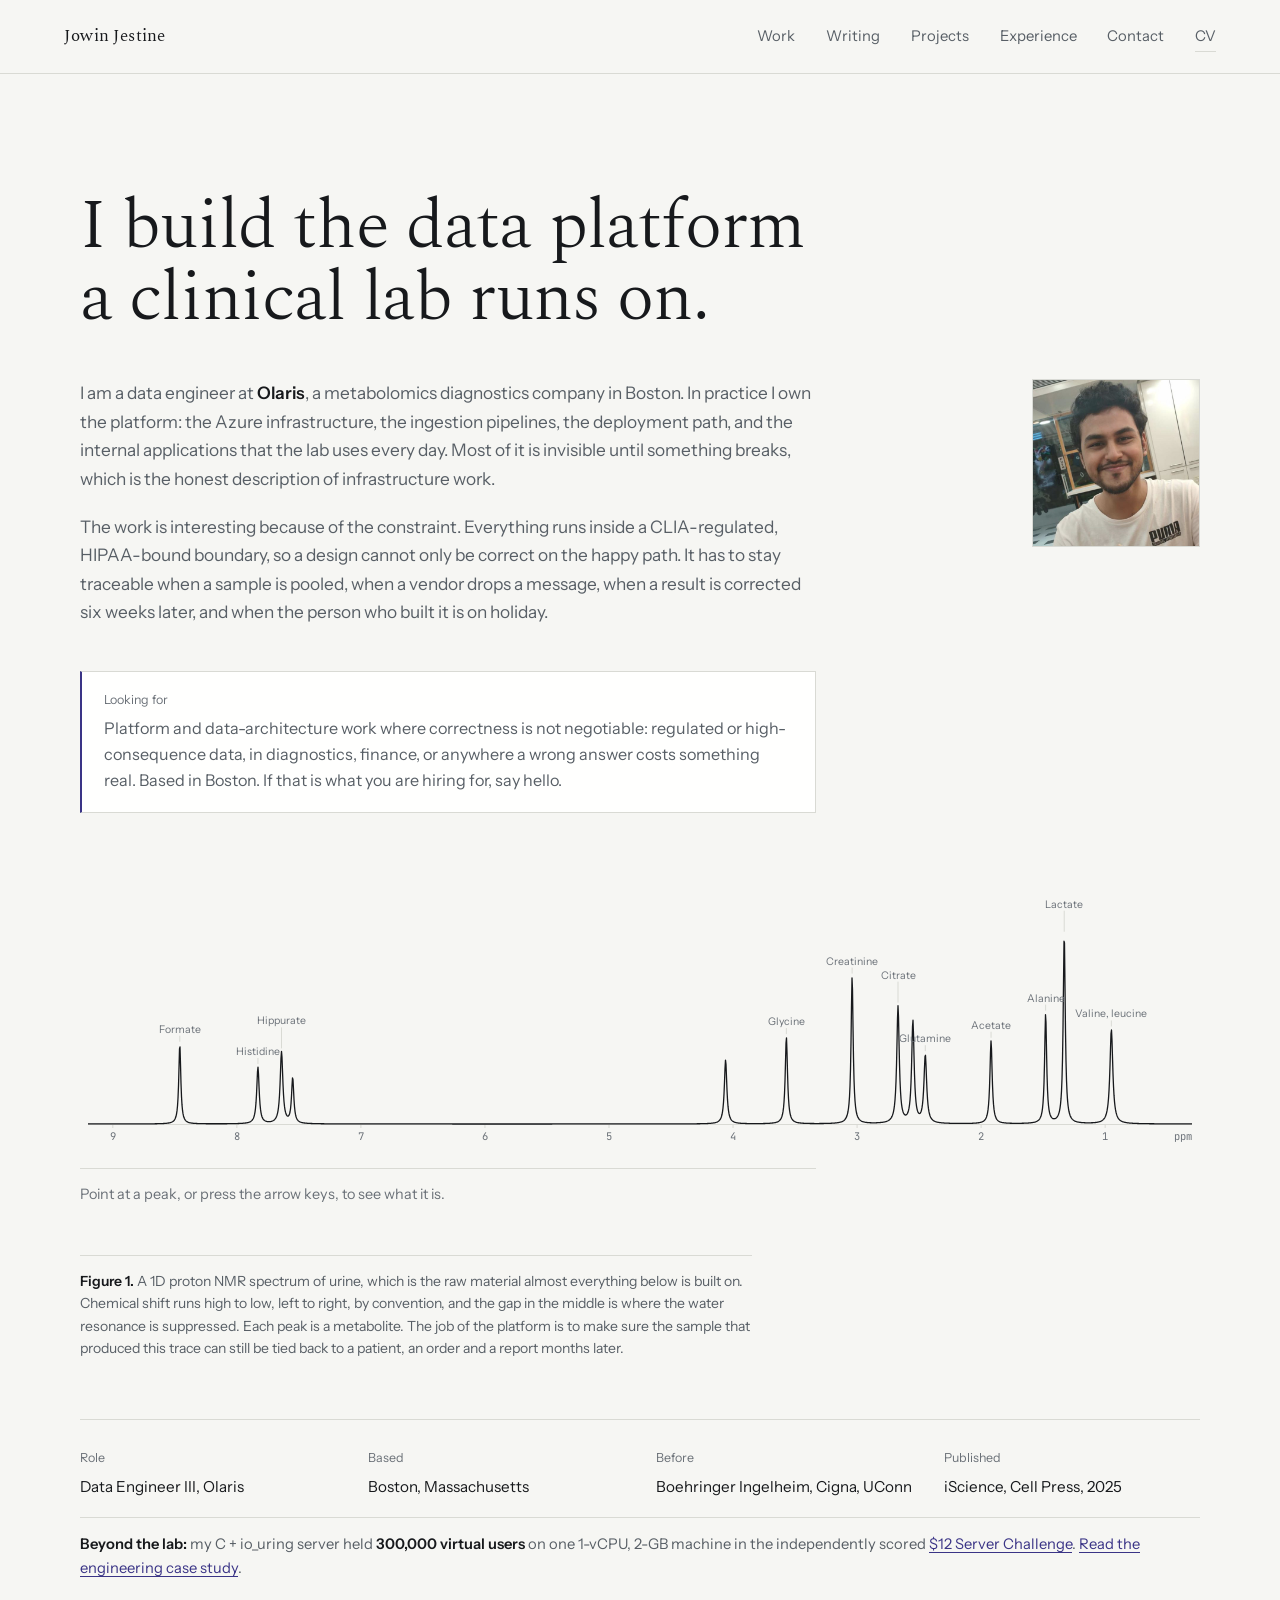
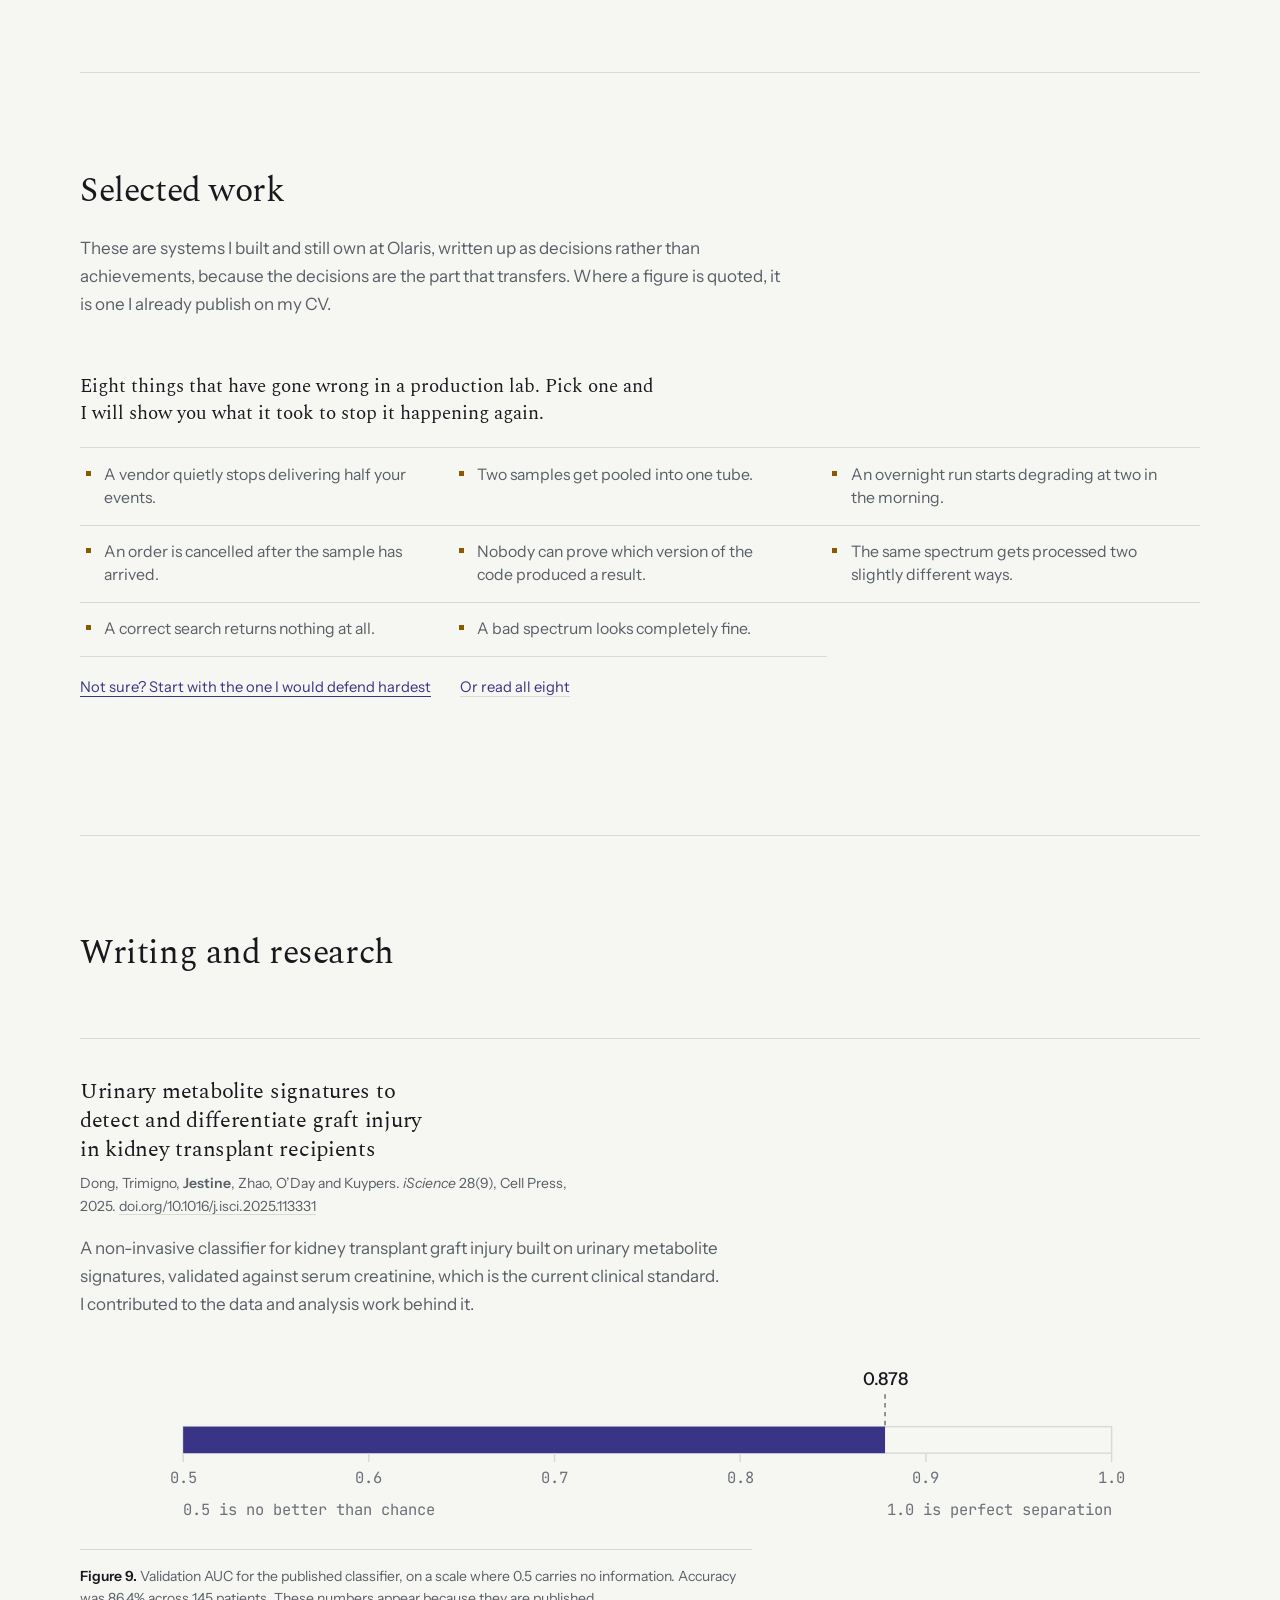
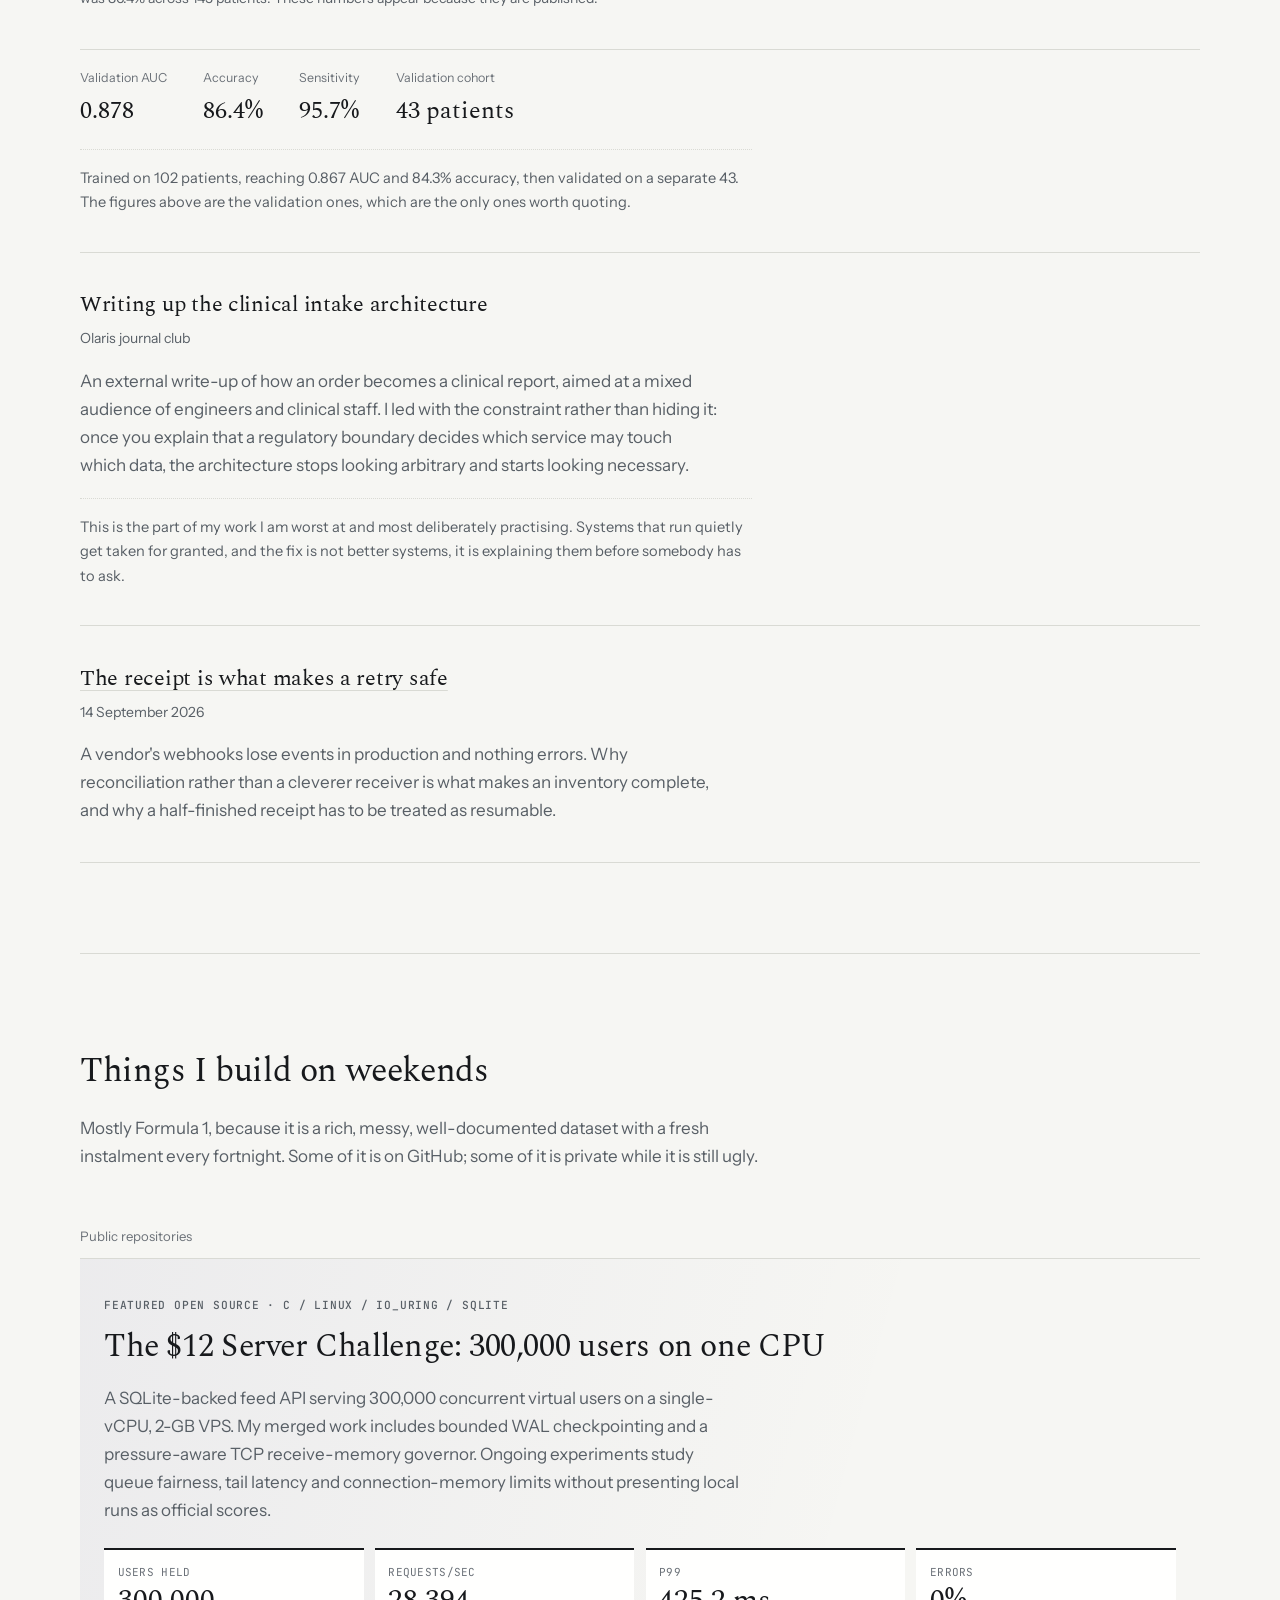
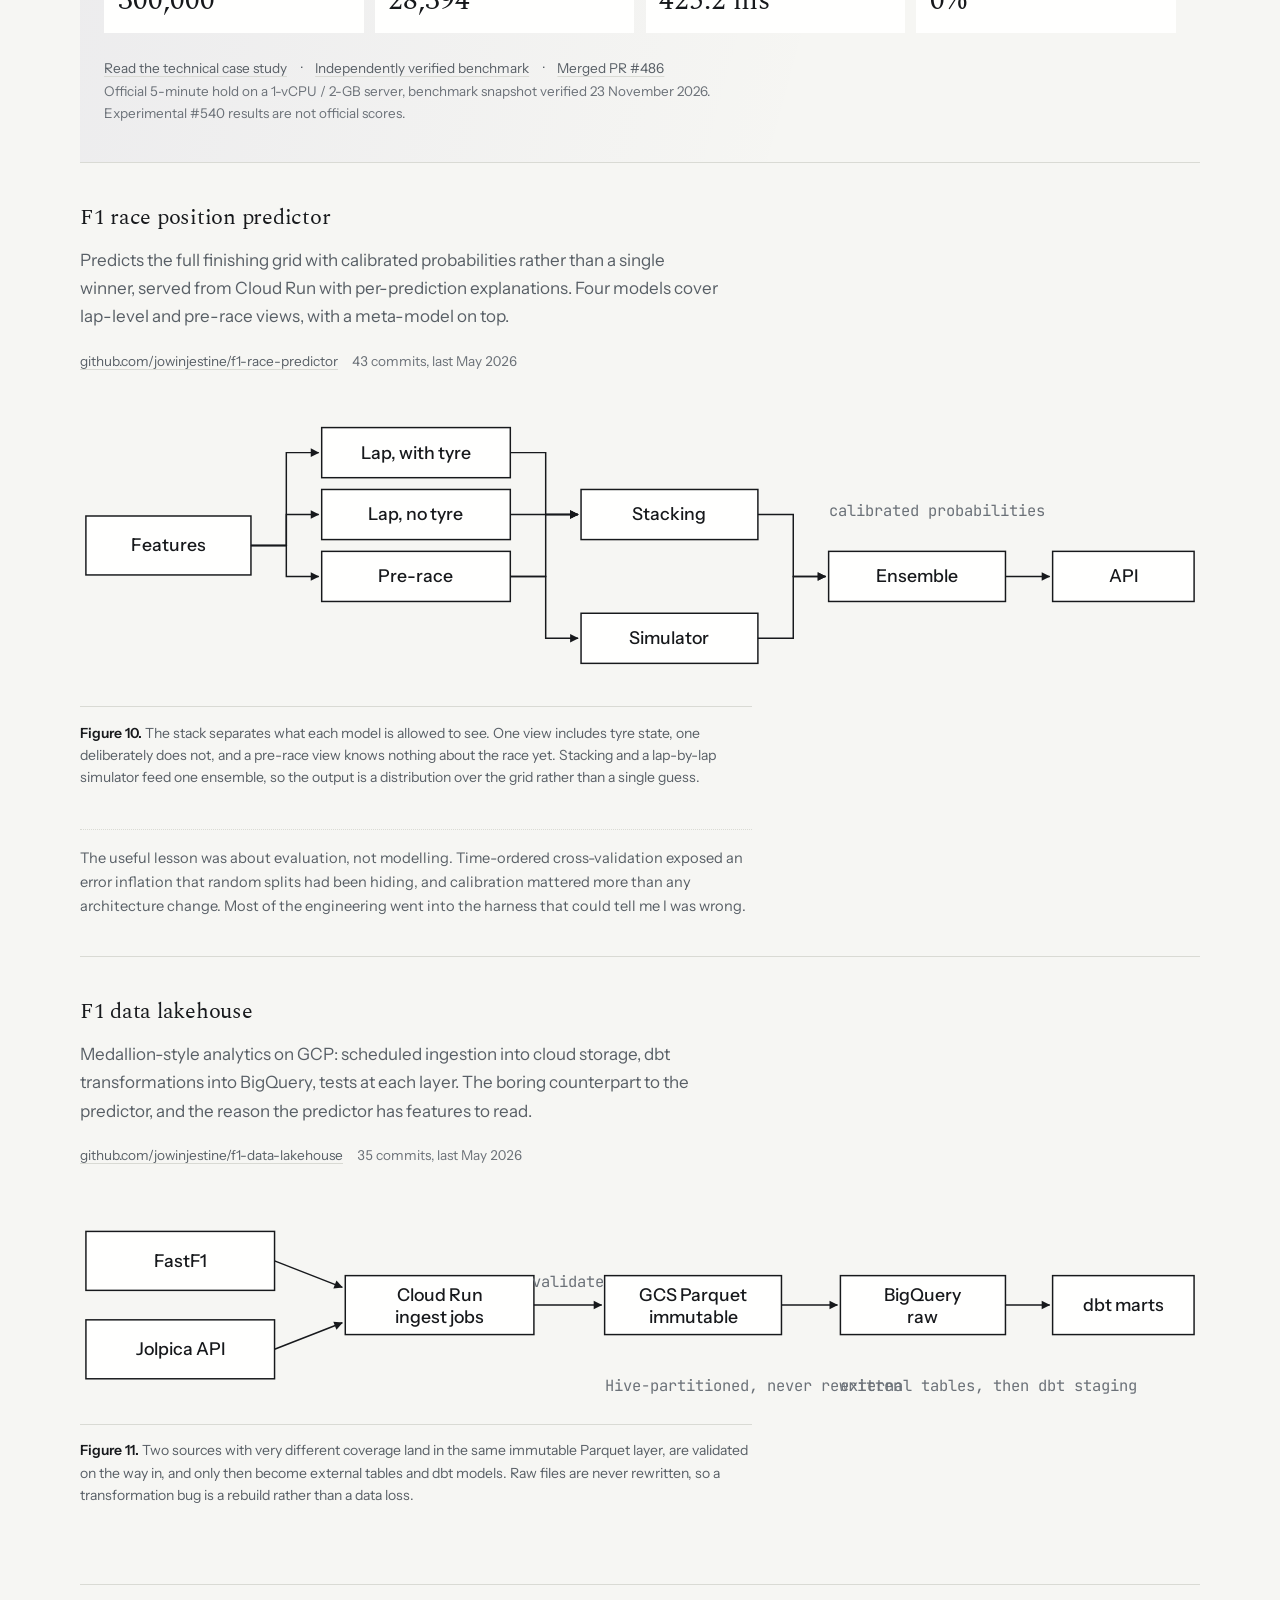
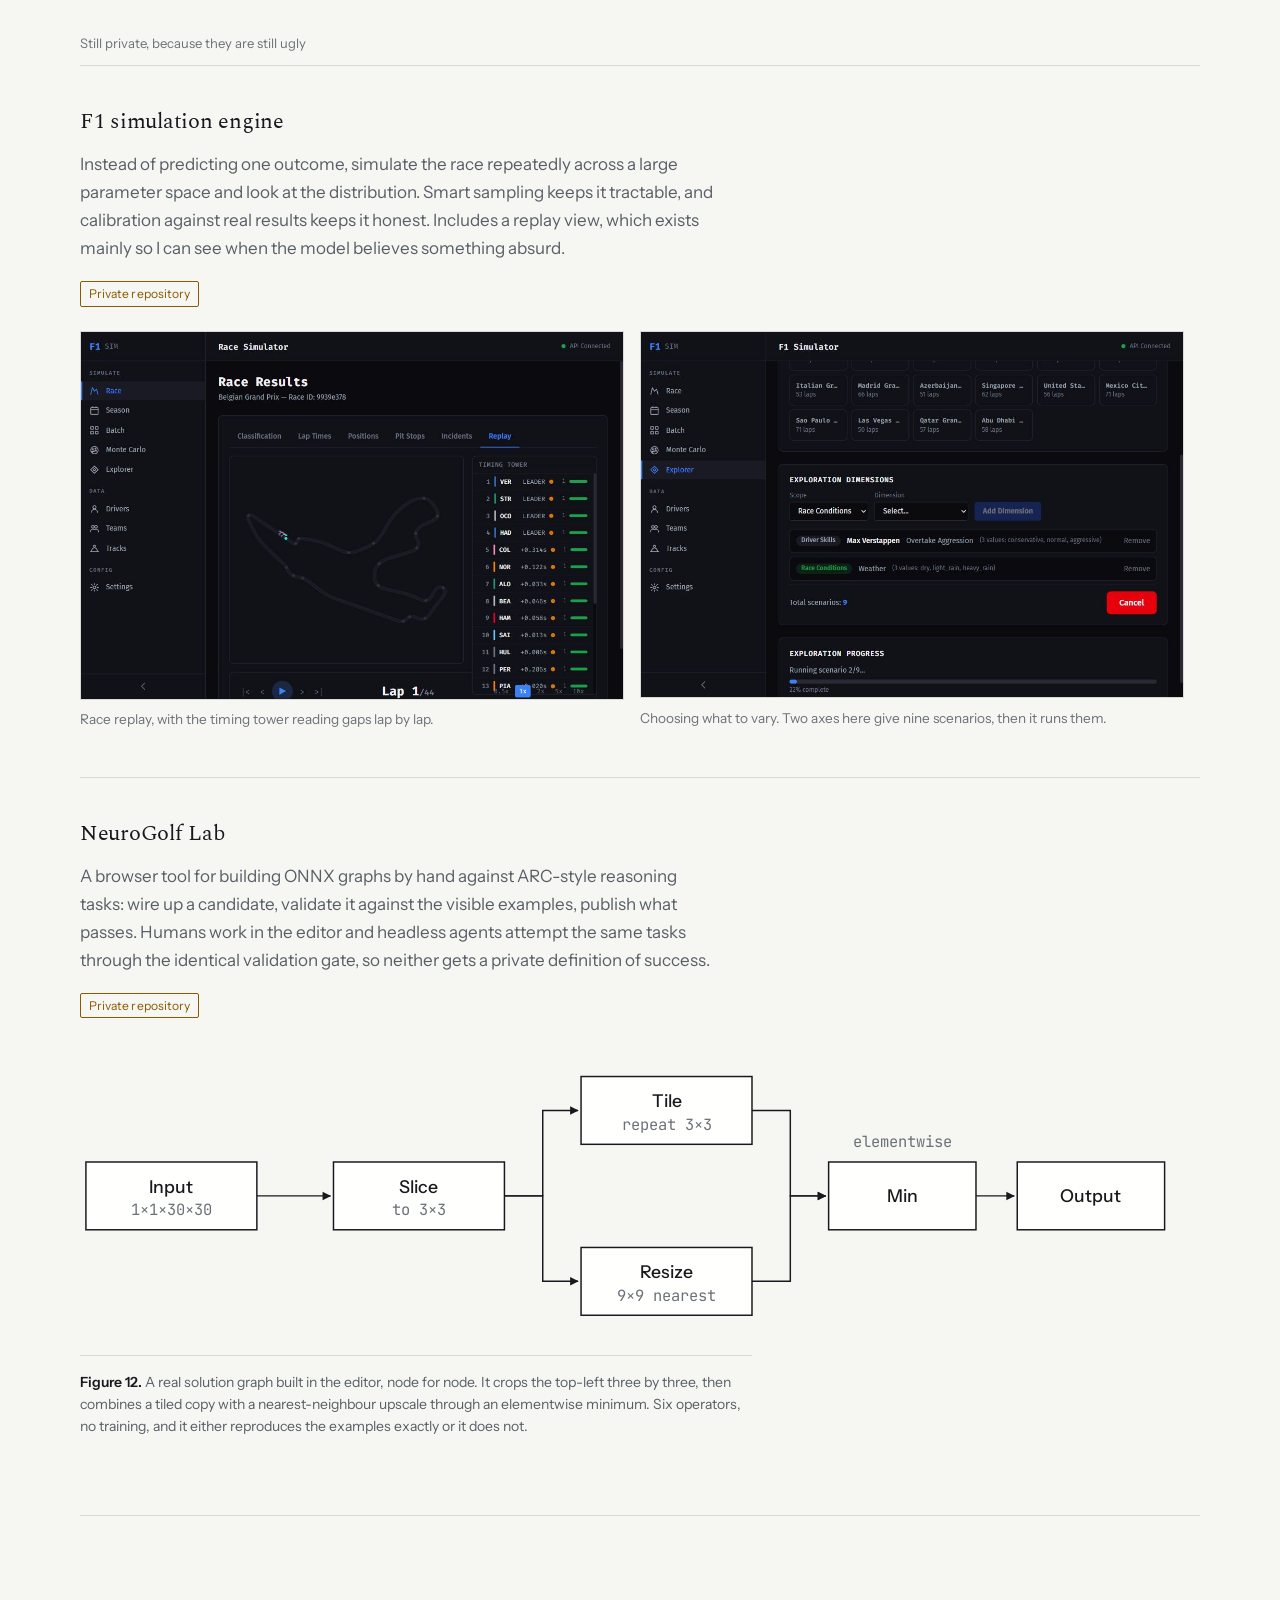
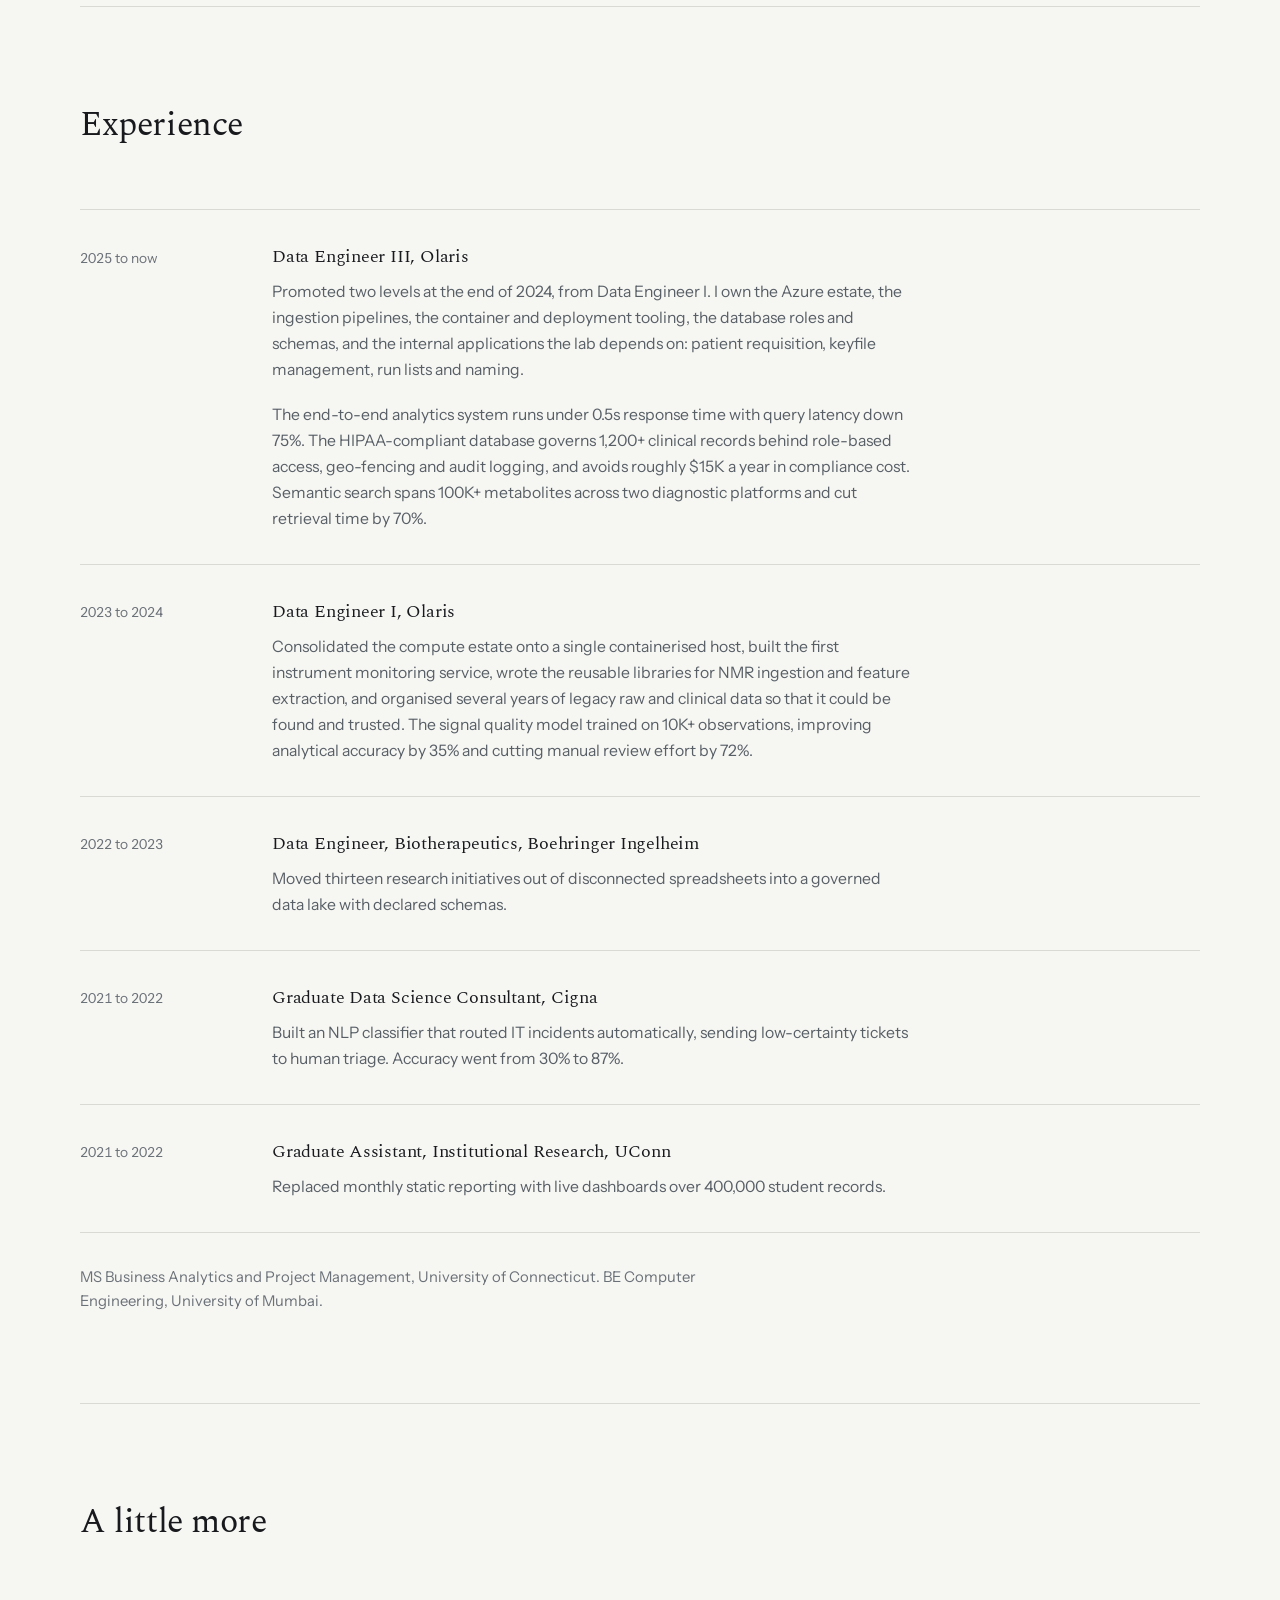
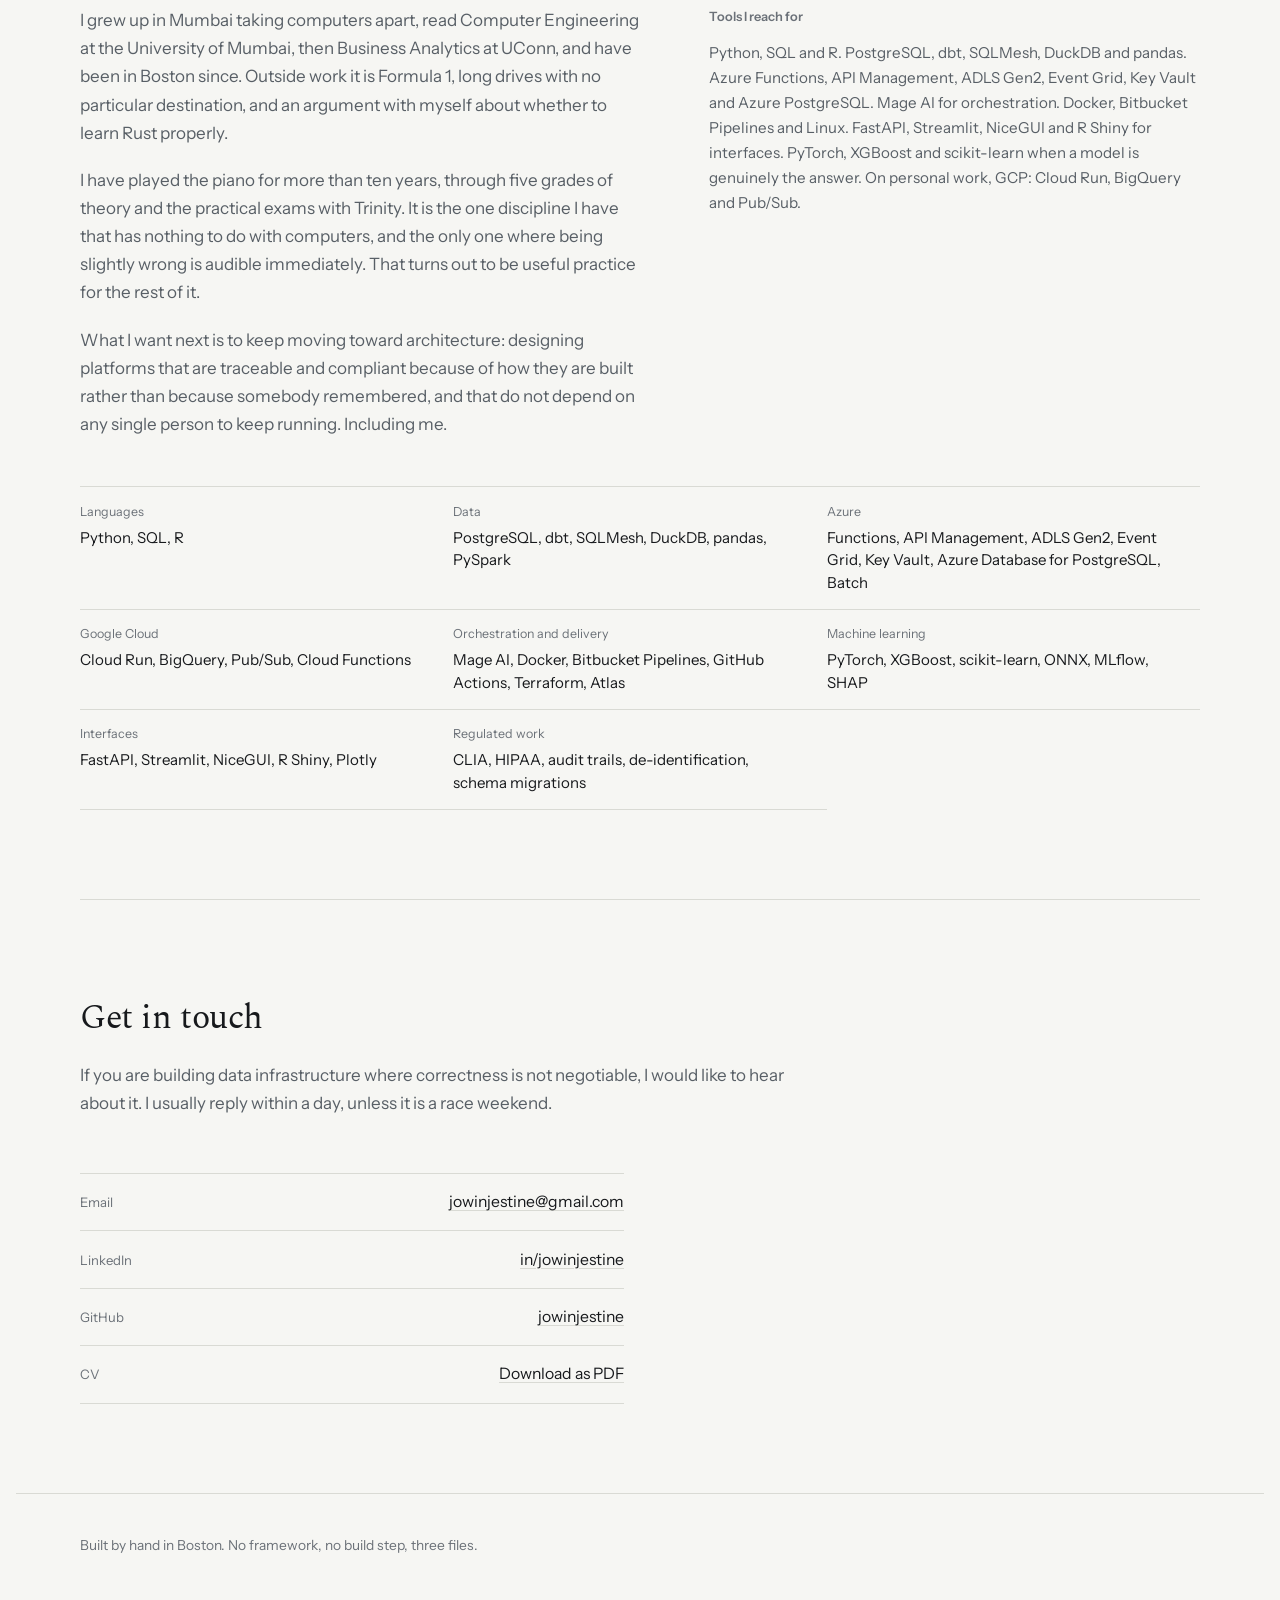
==== commit da79d2ff: "feat: feature independently benchmarked server challenge on portfolio" ====
--- a/index.html
+++ b/index.html
@@ -5,7 +5,7 @@
 <meta name="viewport" content="width=device-width, initial-scale=1" />
 <title>Jowin Jestine — data platform engineer</title>
 
-<meta name="description" content="Jowin Jestine is a data engineer at Olaris, where he owns the Azure infrastructure, ingestion pipelines, CI/CD and internal applications behind NMR-based metabolomic diagnostics. Case studies on sample traceability, instrument monitoring and building for a regulated lab." />
+<meta name="description" content="Jowin Jestine builds regulated diagnostics data platforms at Olaris and experiments with high-performance systems engineering. Case studies include scientific data traceability, instrument monitoring and a verified 300,000-user $12 server benchmark." />
 <meta name="theme-color" content="#f6f6f3" />
 <link rel="canonical" href="https://jowinjestine.github.io/" />
 <link rel="icon" href="favicon.svg" type="image/svg+xml" />
@@ -26,6 +26,7 @@
 <link rel="preconnect" href="https://fonts.gstatic.com" crossorigin />
 <link href="https://fonts.googleapis.com/css2?family=Spectral:ital,wght@0,300;0,400;0,600;1,400&family=Instrument+Sans:wght@400;500;600&family=JetBrains+Mono:wght@400&display=swap" rel="stylesheet" />
 <link rel="stylesheet" href="styles.css?v=14" />
+<link rel="stylesheet" href="projects/server-challenge.css?v=1" />
 
 <script type="application/ld+json">
 {
@@ -142,6 +143,8 @@
       <div><dt>Before</dt><dd>Boehringer Ingelheim, Cigna, UConn</dd></div>
       <div><dt>Published</dt><dd>iScience, Cell Press, 2025</dd></div>
     </dl>
+
+    <p class="challenge-intro-link"><strong>Beyond the lab:</strong> my C + io_uring server held <strong>300,000 virtual users</strong> on one 1-vCPU, 2-GB machine in the independently scored <a href="https://benchmarks.arjaythedev.com/12-dollar-server/leaderboard">$12 Server Challenge</a>. <a href="/projects/twelve-dollar-server.html">Read the engineering case study</a>.</p>
   </section>
 
   <!-- ══════════════ WORK ══════════════ -->
@@ -921,6 +924,30 @@
 
     <p class="group-label">Public repositories</p>
     <ul class="projects">
+      <li class="challenge-feature" id="server-challenge">
+        <p class="challenge-kicker">Featured open source · C / Linux / io_uring / SQLite</p>
+        <h3><a href="/projects/twelve-dollar-server.html">The $12 Server Challenge: 300,000 users on one CPU</a></h3>
+        <p>
+          A SQLite-backed feed API serving 300,000 concurrent virtual users on a single-vCPU,
+          2-GB VPS. My merged work includes bounded WAL checkpointing and a pressure-aware
+          TCP receive-memory governor. Ongoing experiments study queue fairness, tail latency
+          and connection-memory limits without presenting local runs as official scores.
+        </p>
+        <dl class="challenge-metrics" aria-label="Official challenge results">
+          <div><dt>Users held</dt><dd>300,000</dd></div>
+          <div><dt>Requests/sec</dt><dd>28,394</dd></div>
+          <div><dt>p99</dt><dd>425.2 ms</dd></div>
+          <div><dt>Errors</dt><dd>0%</dd></div>
+        </dl>
+        <p class="entry-meta">
+          <a href="/projects/twelve-dollar-server.html">Read the technical case study</a>
+          <span aria-hidden="true"> · </span>
+          <a href="https://benchmarks.arjaythedev.com/12-dollar-server/leaderboard">Independently verified benchmark</a>
+          <span aria-hidden="true"> · </span>
+          <a href="https://github.com/arjaythedev/twelve-dollar-server-challenge/pull/486">Merged PR #486</a>
+        </p>
+        <p class="challenge-note">Official 5-minute hold on a 1-vCPU / 2-GB server, benchmark snapshot verified 23 November 2026. Experimental #540 results are not official scores.</p>
+      </li>
       <li>
         <h3>F1 race position predictor</h3>
         <p>
--- a/projects/server-challenge.css
+++ b/projects/server-challenge.css
@@ -0,0 +1,43 @@
+/* $12 Server Challenge feature — designed to match the portfolio's paper/ink system. */
+.challenge-kicker { margin: 0 0 .45rem; font: 500 .7rem/1.5 var(--mono); text-transform: uppercase; letter-spacing: .07em; color: var(--accent); }
+.challenge-feature { background: linear-gradient(105deg, rgba(58,52,134,.055), transparent 68%); padding-inline: clamp(.9rem, 2vw, 1.5rem); }
+.challenge-feature h3 { font-size: clamp(1.5rem,2.7vw,2rem); }
+.challenge-feature h3 a { color: var(--ink); text-decoration: none; }
+.challenge-feature h3 a:hover { color: var(--accent); text-decoration: underline; text-underline-offset: .16em; }
+.challenge-feature .challenge-note { font-size: .84rem; color: var(--ink-3); }
+.challenge-metrics { display:grid; grid-template-columns:repeat(4,minmax(0,1fr)); gap: .7rem; margin:1.5rem 0; }
+.challenge-metrics > div { background: var(--card); border-top:2px solid var(--ink); padding:.85rem .85rem .95rem; min-width:0; }
+.challenge-metrics dt { font: 400 .69rem/1.5 var(--mono); text-transform: uppercase; color:var(--ink-3); letter-spacing:.025em; }
+.challenge-metrics dd { margin: .16rem 0 0; font: 400 clamp(1.25rem,2.65vw,1.82rem)/1.2 var(--display); color:var(--ink); font-variant-numeric:tabular-nums; overflow-wrap:anywhere; }
+.challenge-intro-link { margin-top: 1.1rem; padding: .9rem 0 .15rem; border-top:1px solid var(--rule); font-size:.92rem; color:var(--ink-2); max-width:none; }
+.challenge-intro-link strong { font-weight:600; color:var(--ink); }
+.challenge-intro-link a { color:var(--accent); text-decoration:underline; text-underline-offset:.18em; }
+.challenge-post { max-width: 46rem; }
+.challenge-post .challenge-lede { font:400 clamp(1.17rem,2.2vw,1.4rem)/1.52 var(--display); color:var(--ink); max-width:42rem; }
+.challenge-post .challenge-metrics { margin:2.1rem 0 .65rem; }
+.challenge-post .challenge-metrics > div { padding:1.1rem 1rem 1.2rem; }
+.challenge-post .challenge-metrics dd { font-size: clamp(1.35rem,3vw,2rem); }
+.challenge-caption { font:400 .78rem/1.6 var(--mono) !important; color:var(--ink-3) !important; }
+.challenge-post a { color:var(--accent); text-underline-offset:.2em; }
+.challenge-post h2 { font-size:clamp(1.44rem,2.6vw,1.8rem); margin-top:3rem; }
+.challenge-flow { margin:1.5rem 0 1rem; display:grid; grid-template-columns:repeat(4,minmax(0,1fr)); gap:.6rem; }
+.challenge-flow > div { border:1px solid var(--rule); background:var(--card); padding:.9rem .65rem; min-width:0; }
+.challenge-flow dt { color:var(--accent); font:500 .63rem/1.4 var(--mono); letter-spacing:.04em; margin:0 0 .4rem; text-transform:uppercase; }
+.challenge-flow dd { margin:0; font:500 .91rem/1.45 var(--sans); overflow-wrap:anywhere; }
+.challenge-flow figcaption { grid-column:1/-1; font:400 .78rem/1.6 var(--mono); color:var(--ink-3); padding-top:.2rem; }
+.challenge-code { border-left:3px solid var(--accent); padding:.8rem 1.1rem; background:var(--card); margin:1.4rem 0; font:400 .9rem/1.7 var(--mono); color:var(--ink-2); overflow-x:auto; }
+.challenge-code strong {color:var(--ink);font-weight:500}
+.challenge-prs { margin:1rem 0 1.5rem; padding:0; list-style:none; border-top:1px solid var(--rule); }
+.challenge-prs li { border-bottom:1px solid var(--rule); padding:1.1rem 0; }
+.challenge-prs strong {display:block; font:500 .97rem/1.55 var(--sans);}
+.challenge-prs span {display:block;color:var(--ink-2);font-size:.91rem;line-height:1.65;margin-top:.25rem}
+.challenge-status {display:inline!important; font:500 .68rem/1.5 var(--mono)!important; border:1px solid var(--rule);border-radius:2px; color:var(--ok)!important; padding:.13rem .35rem;margin-left:.3rem;}
+.challenge-status.open {color:var(--wait)!important;}
+.challenge-notice { border:1px solid var(--rule); padding:1.1rem 1.3rem; margin:1.4rem 0; background:var(--card); }
+.challenge-notice strong {display:block; margin-bottom:.3rem; font-size:.94rem;}
+.challenge-notice p:last-child {margin:0;}
+.challenge-sources {margin:1rem 0 2rem;padding-left:1.25rem;color:var(--ink-2);}
+.challenge-sources li {padding:.3rem 0;font-size:.94rem;}
+@media(max-width:680px) { .challenge-metrics {grid-template-columns:repeat(2,minmax(0,1fr));}.challenge-flow {grid-template-columns:repeat(2,minmax(0,1fr));} }
+@media(max-width:370px) { .challenge-metrics dd {font-size:1.2rem;}.challenge-flow {grid-template-columns:1fr;} }
+@media print { .challenge-feature {background:none;} .challenge-metrics > div,.challenge-flow > div {break-inside:avoid;} }
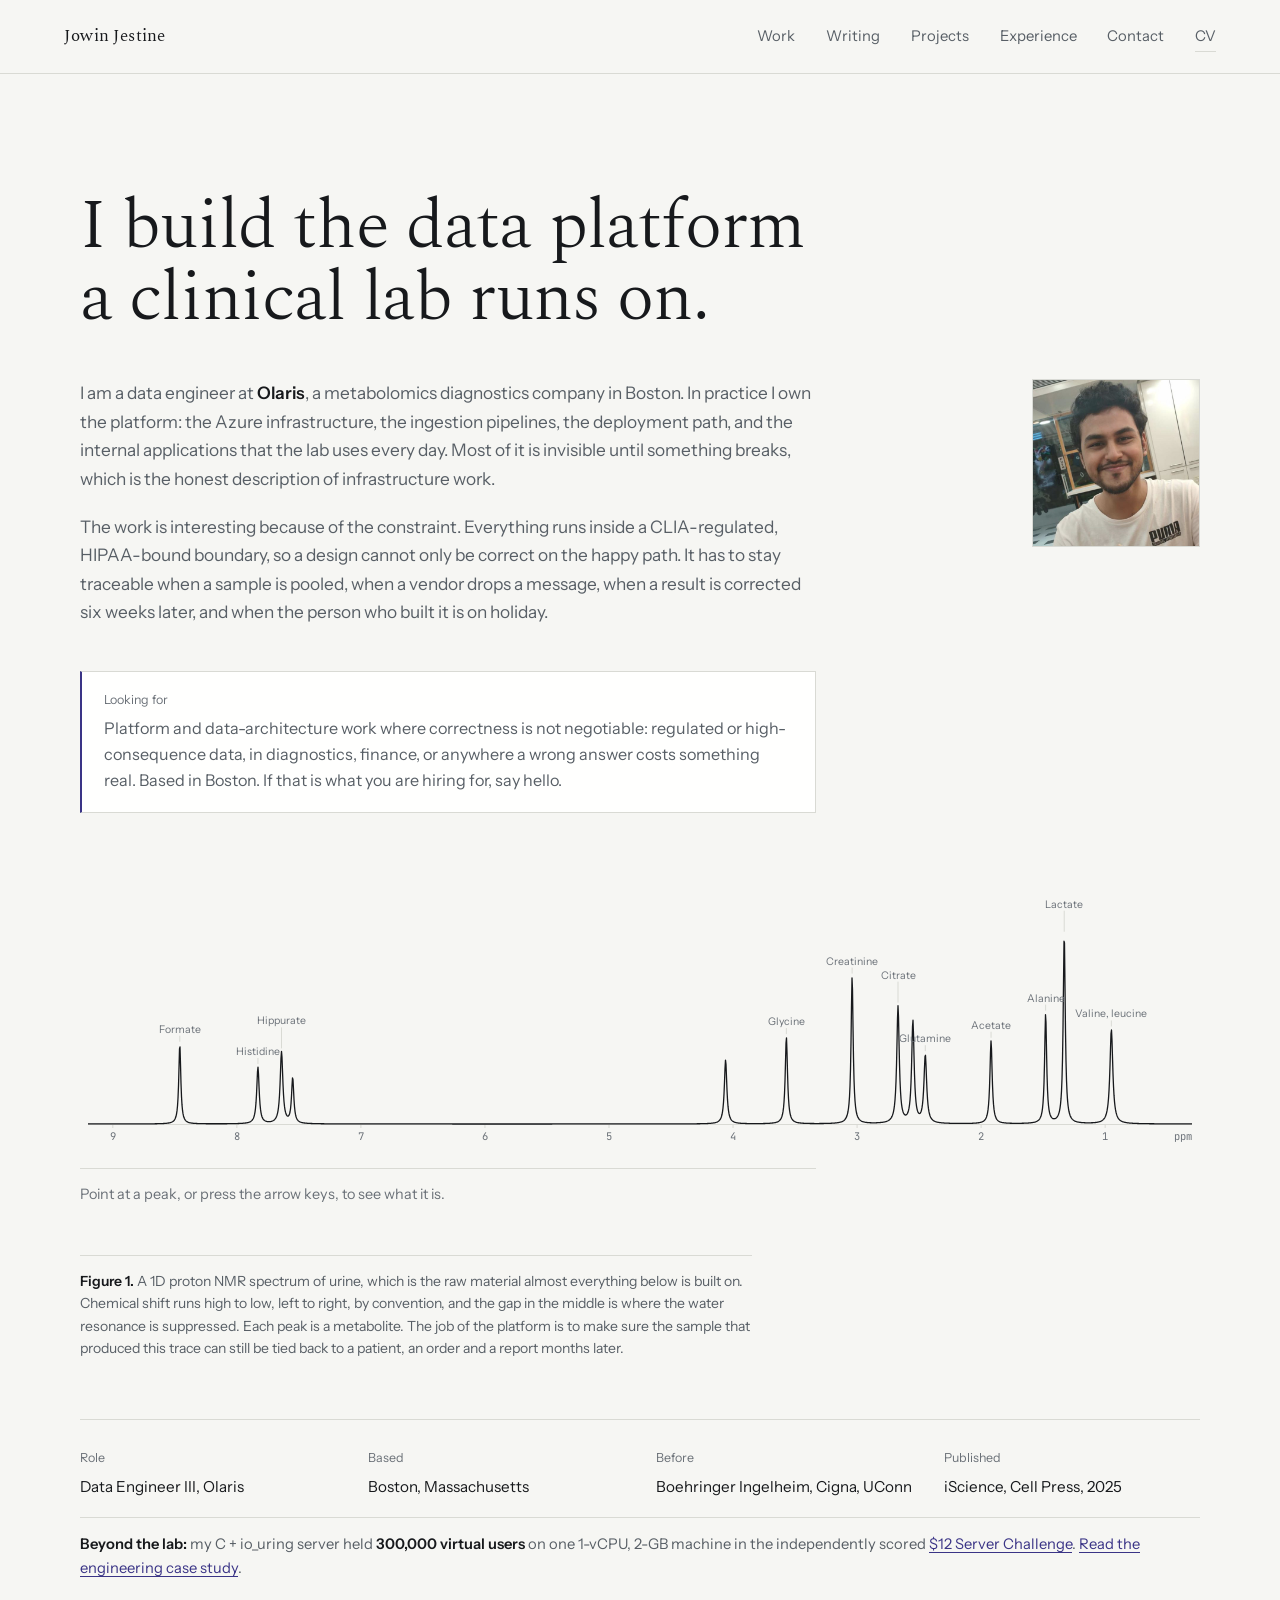
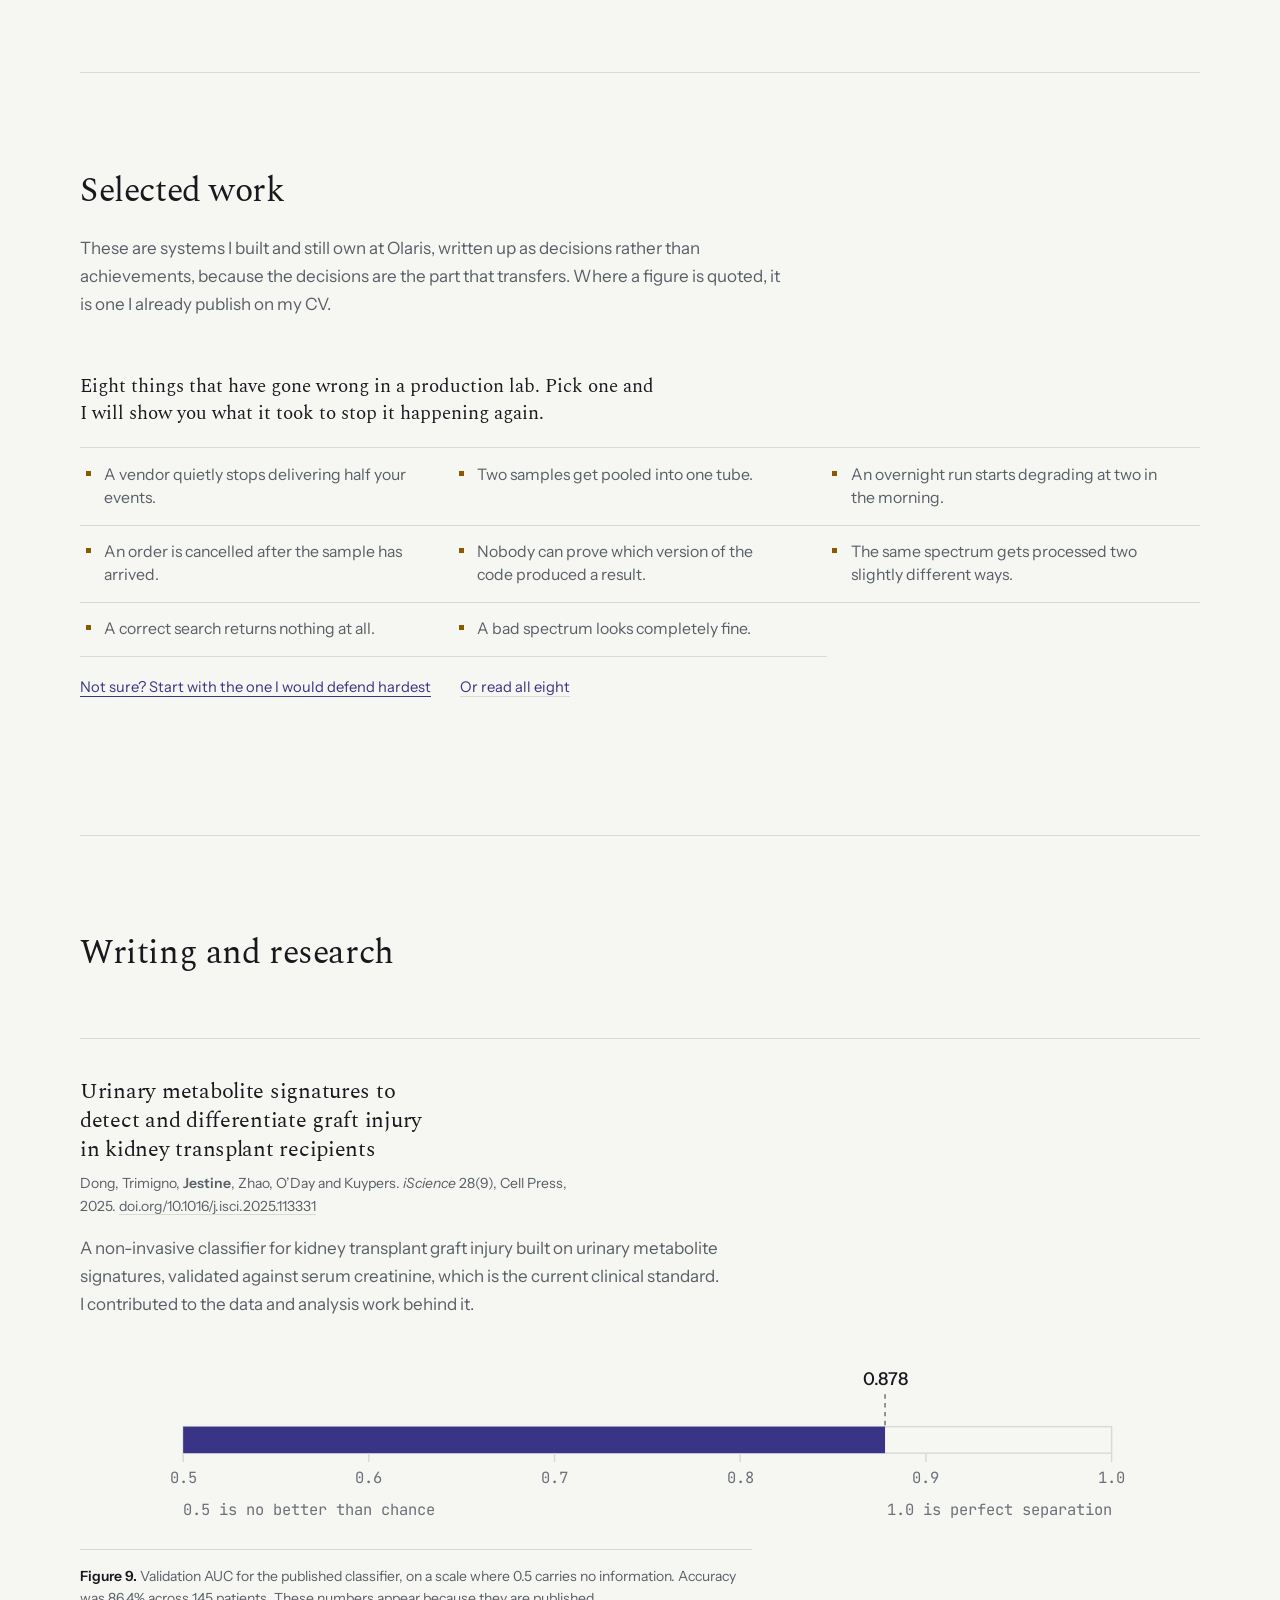
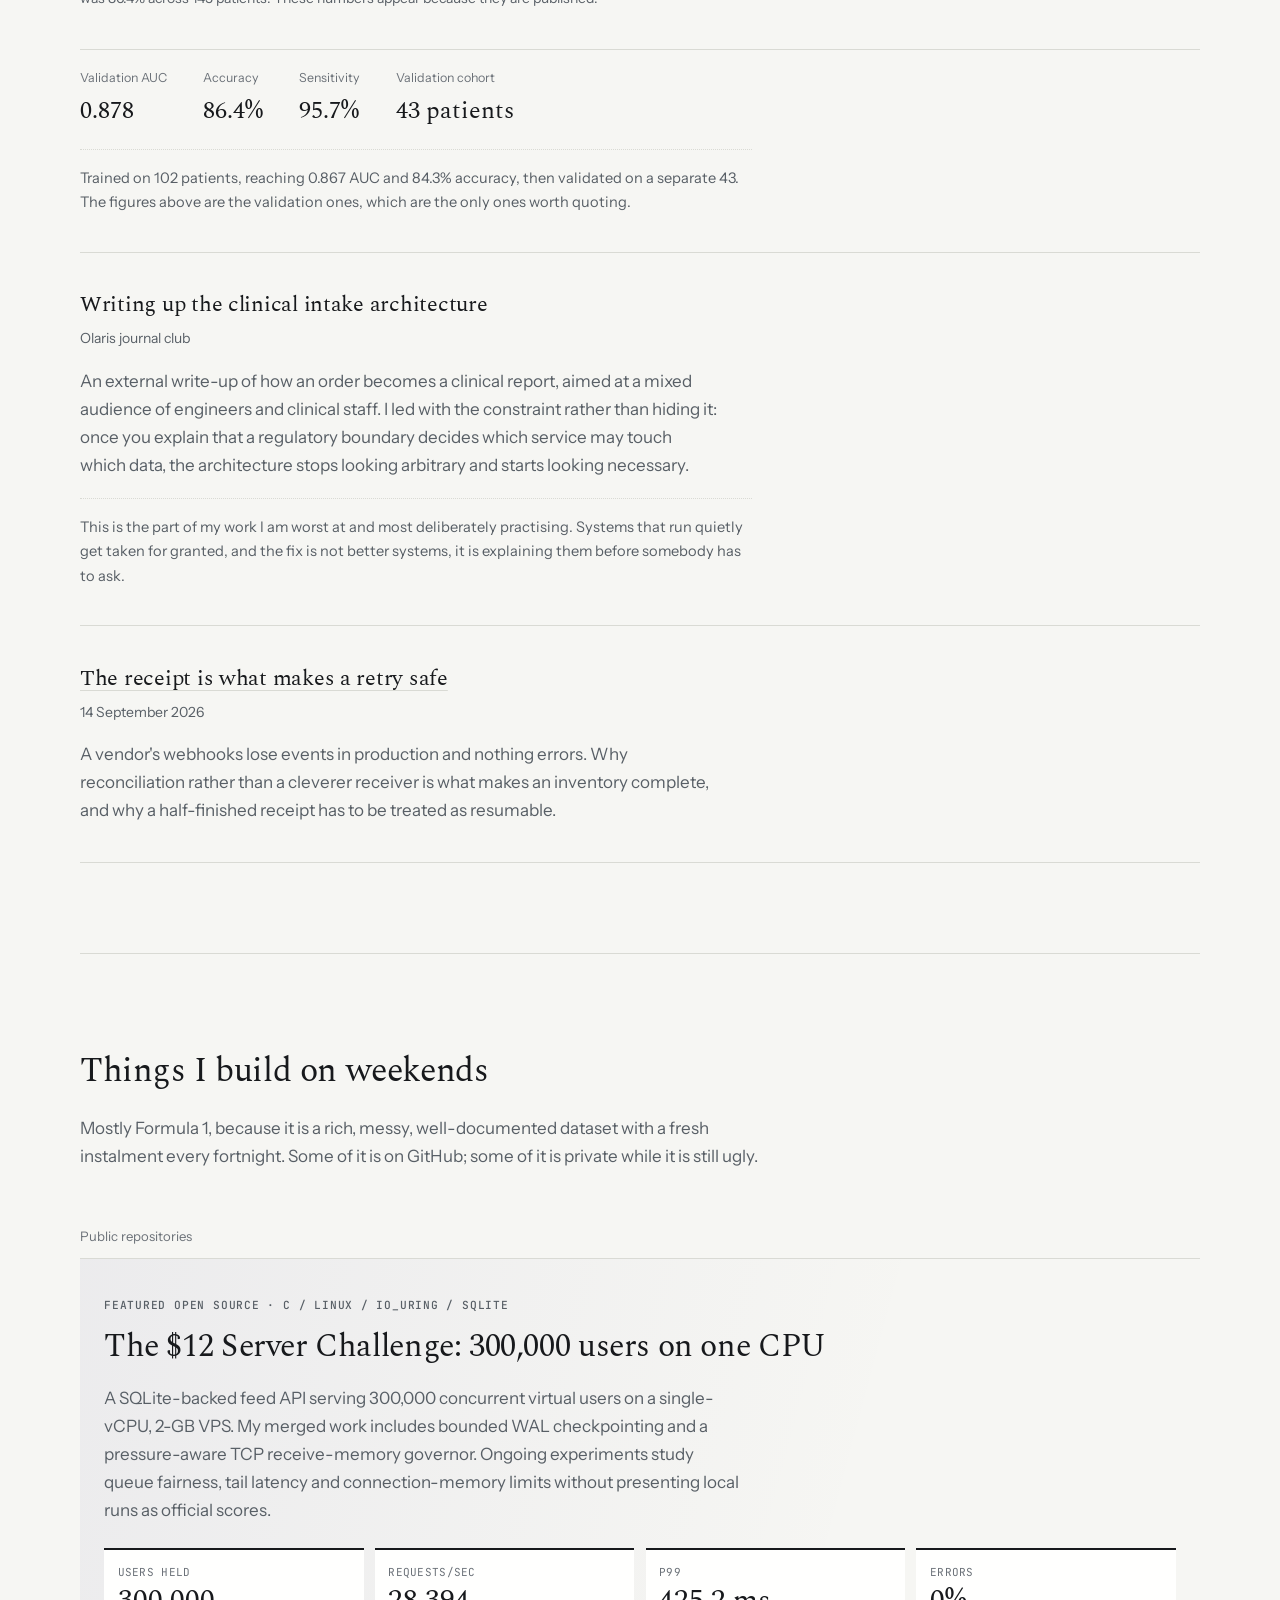
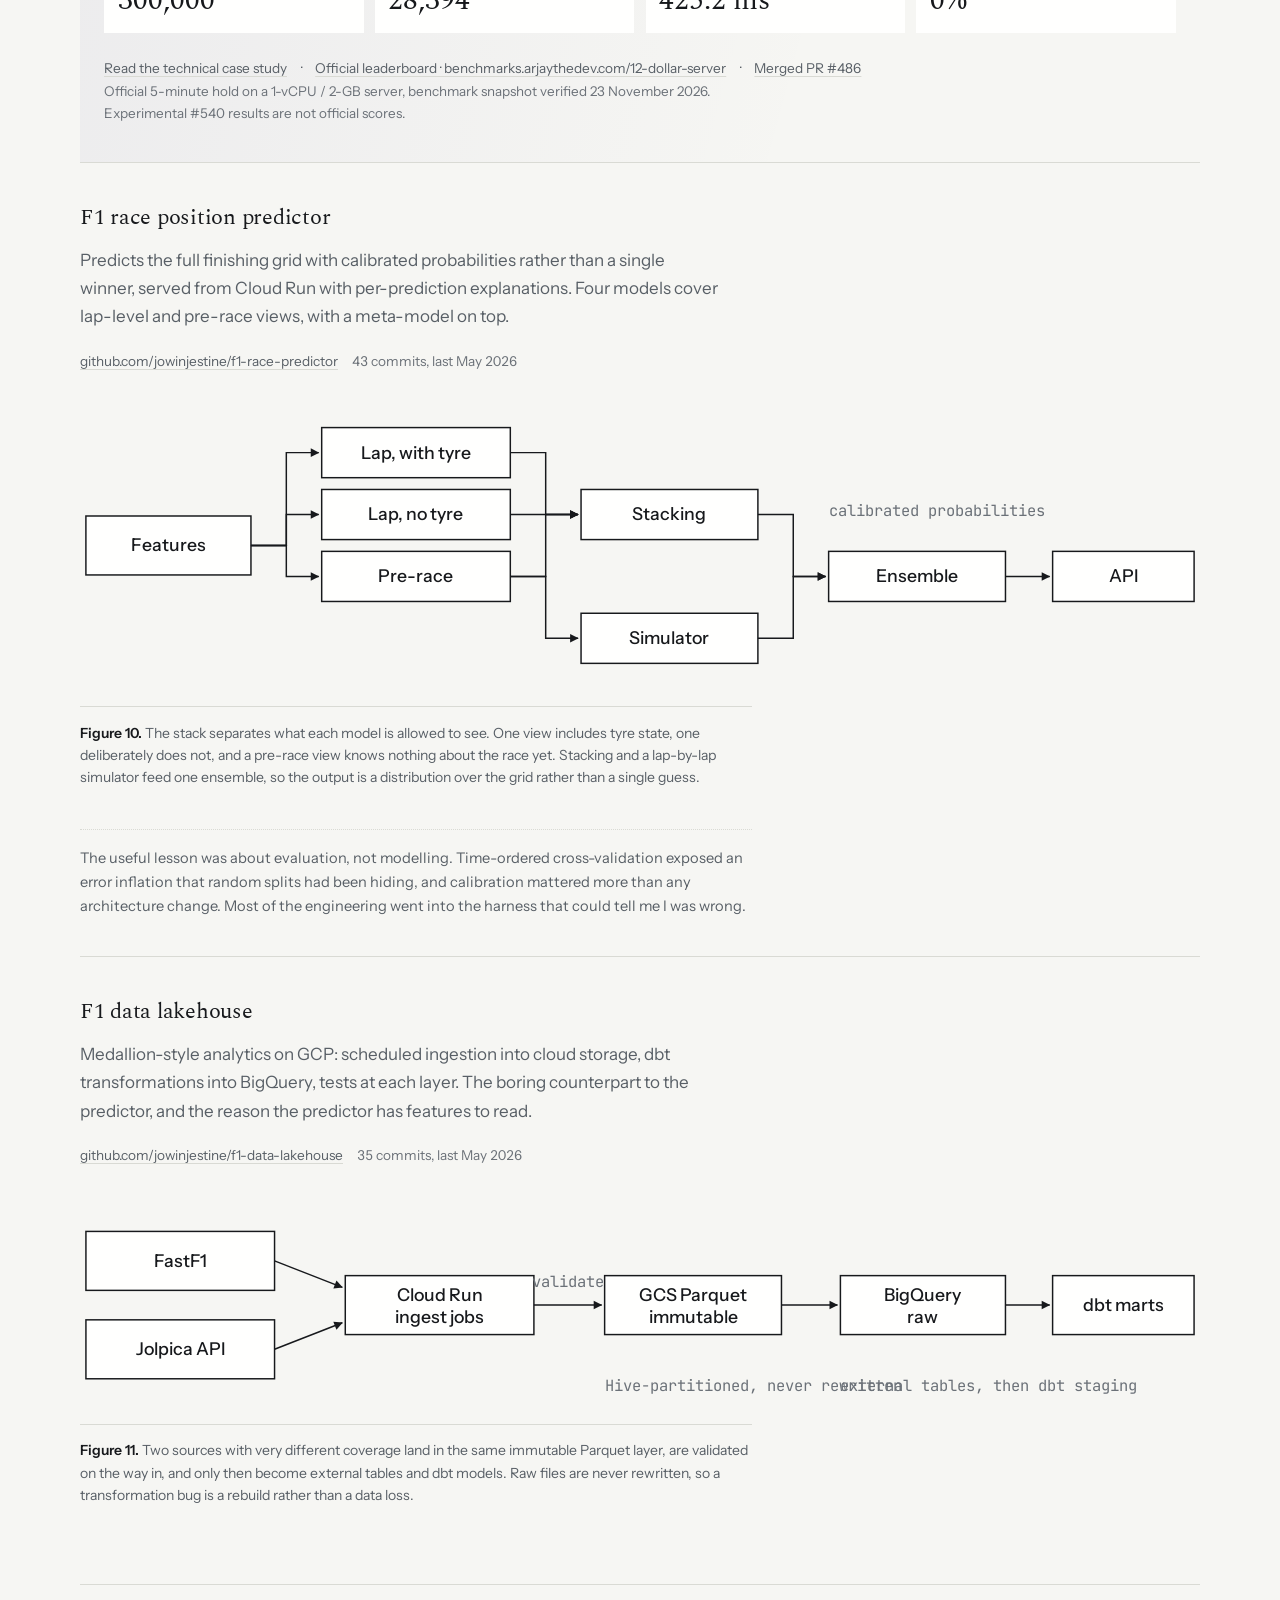
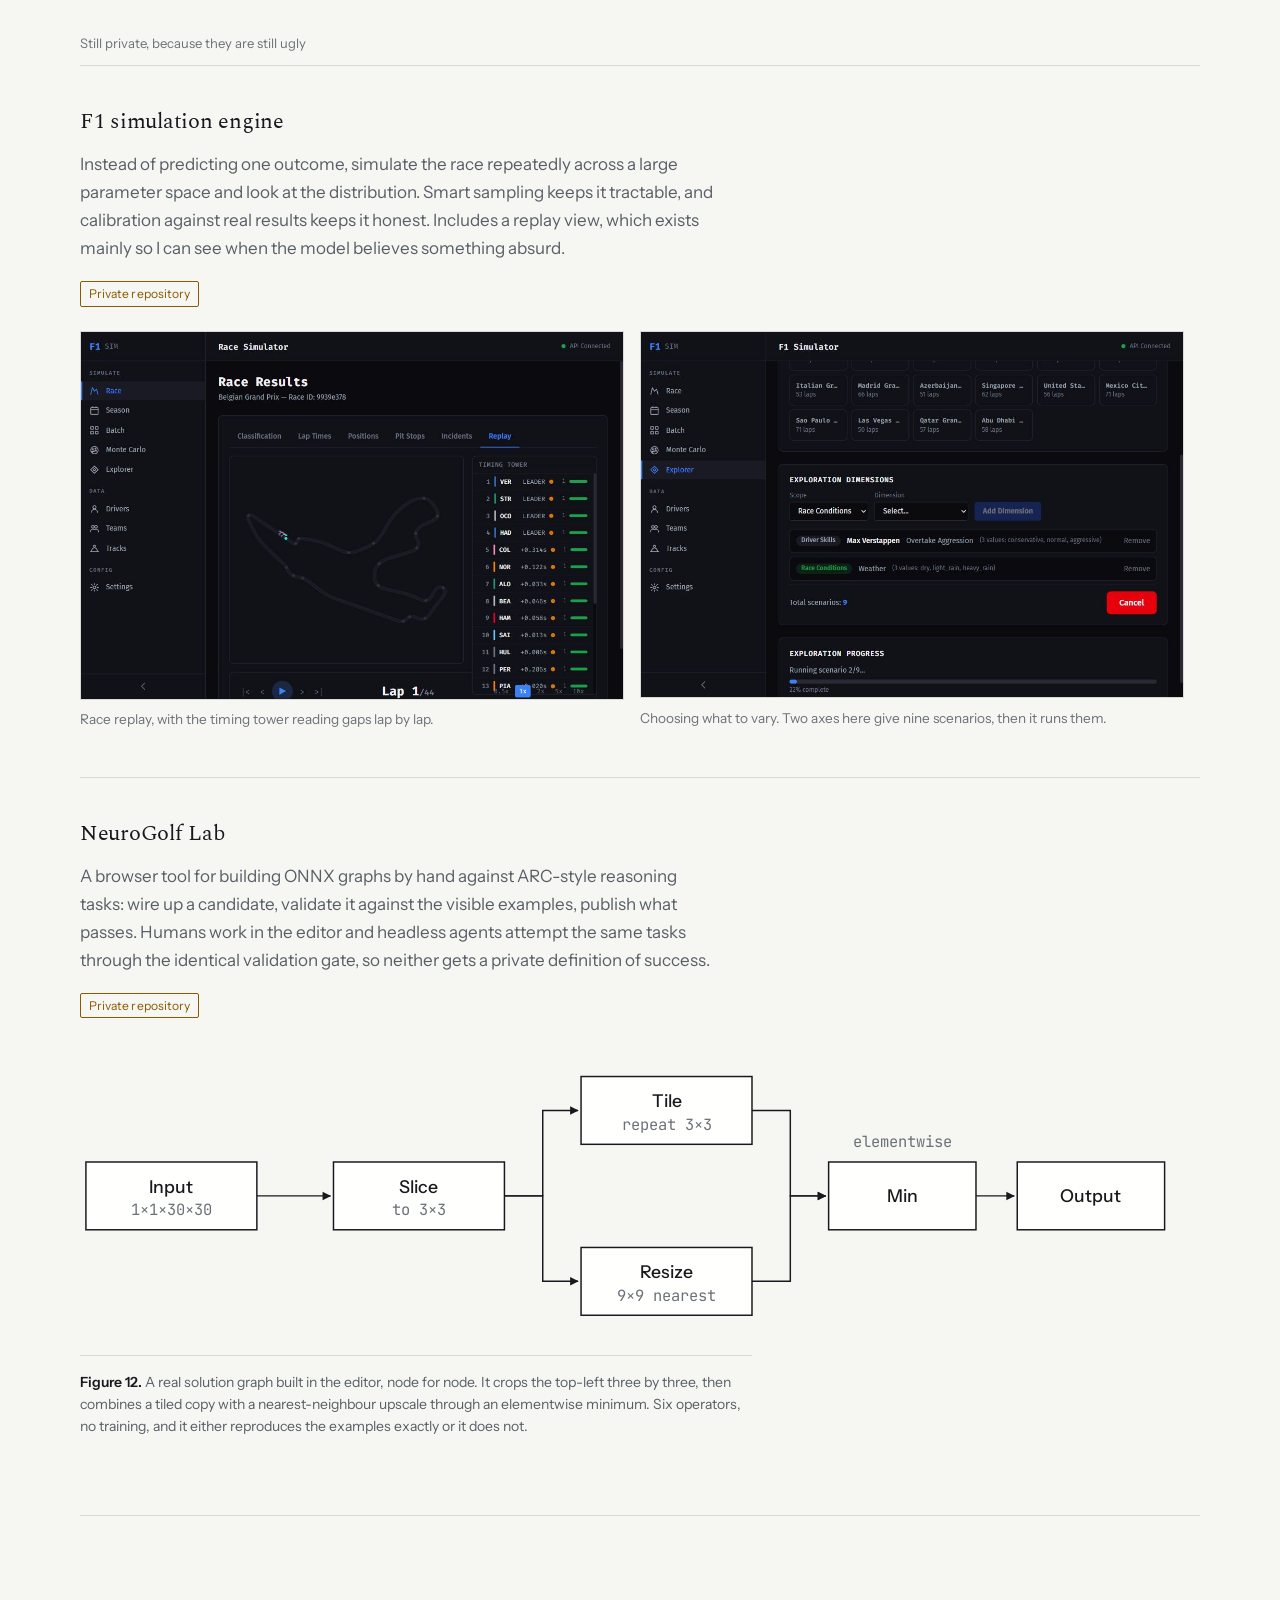
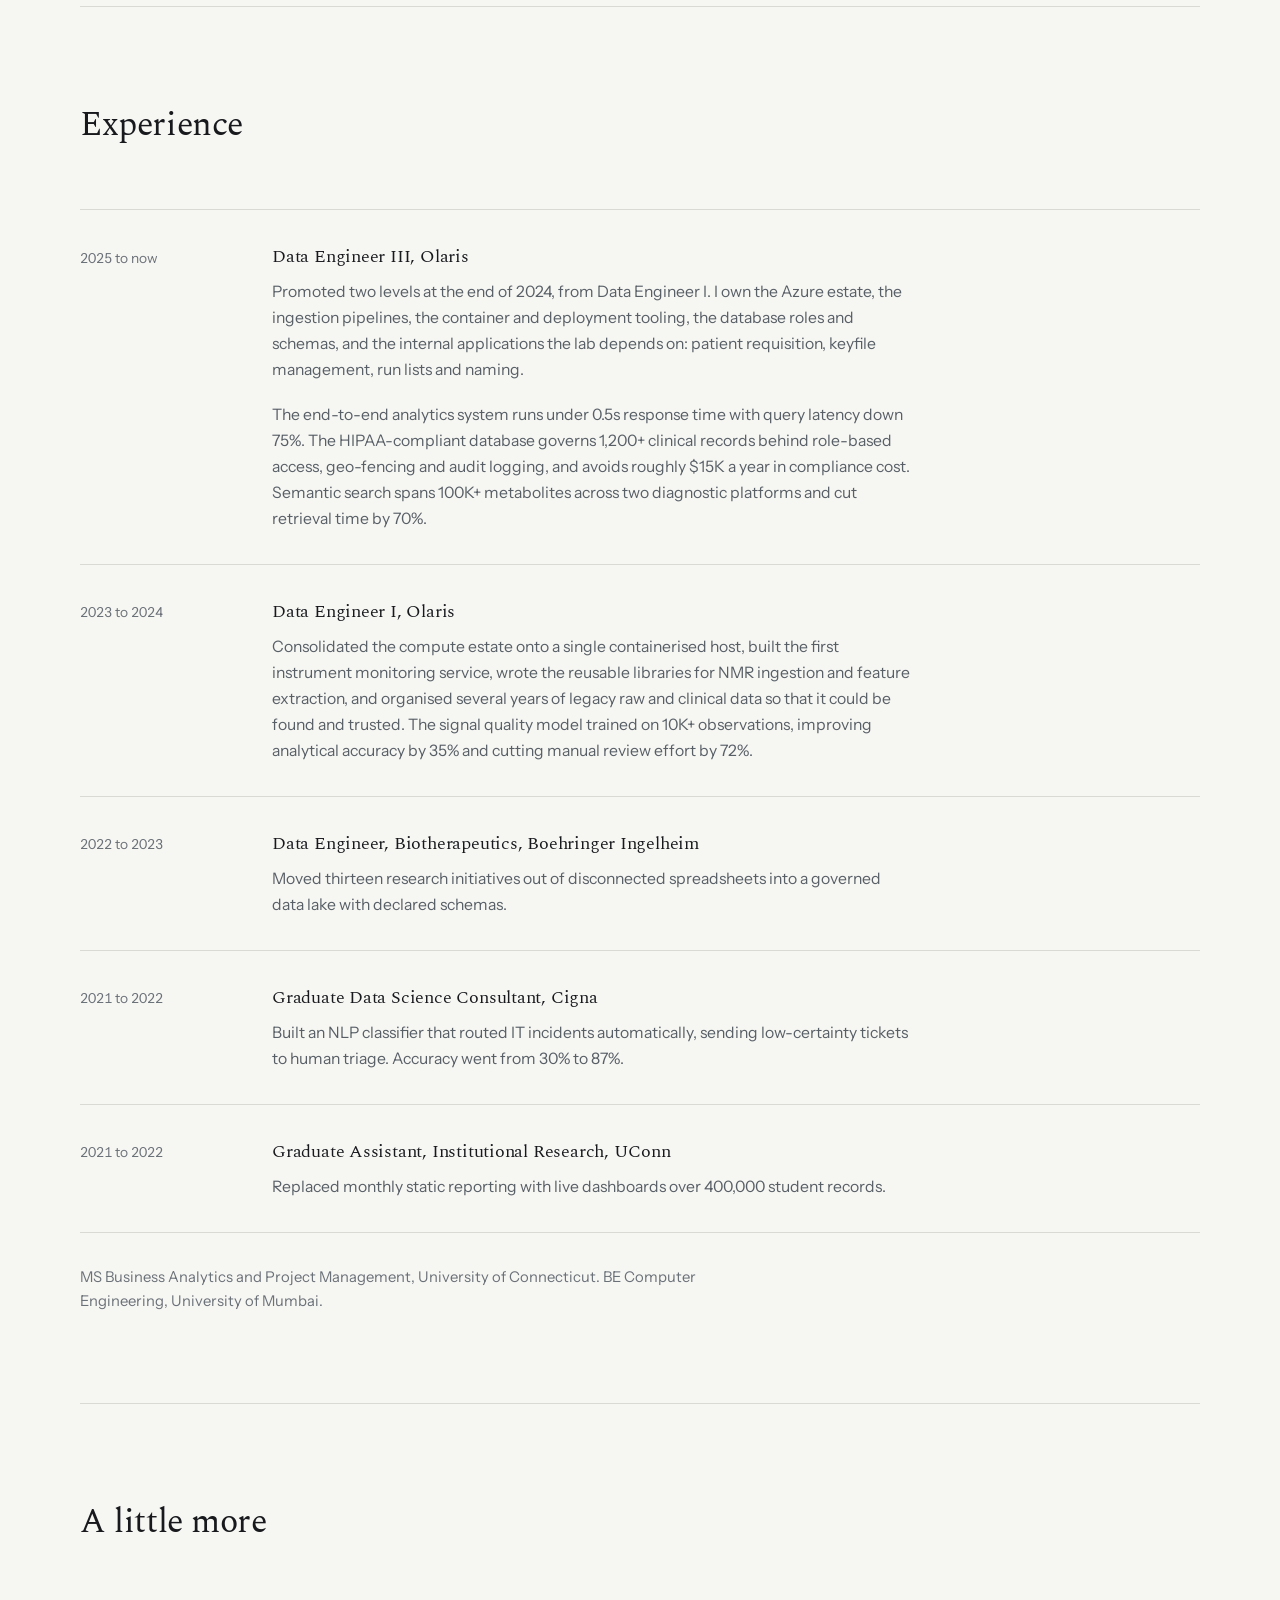
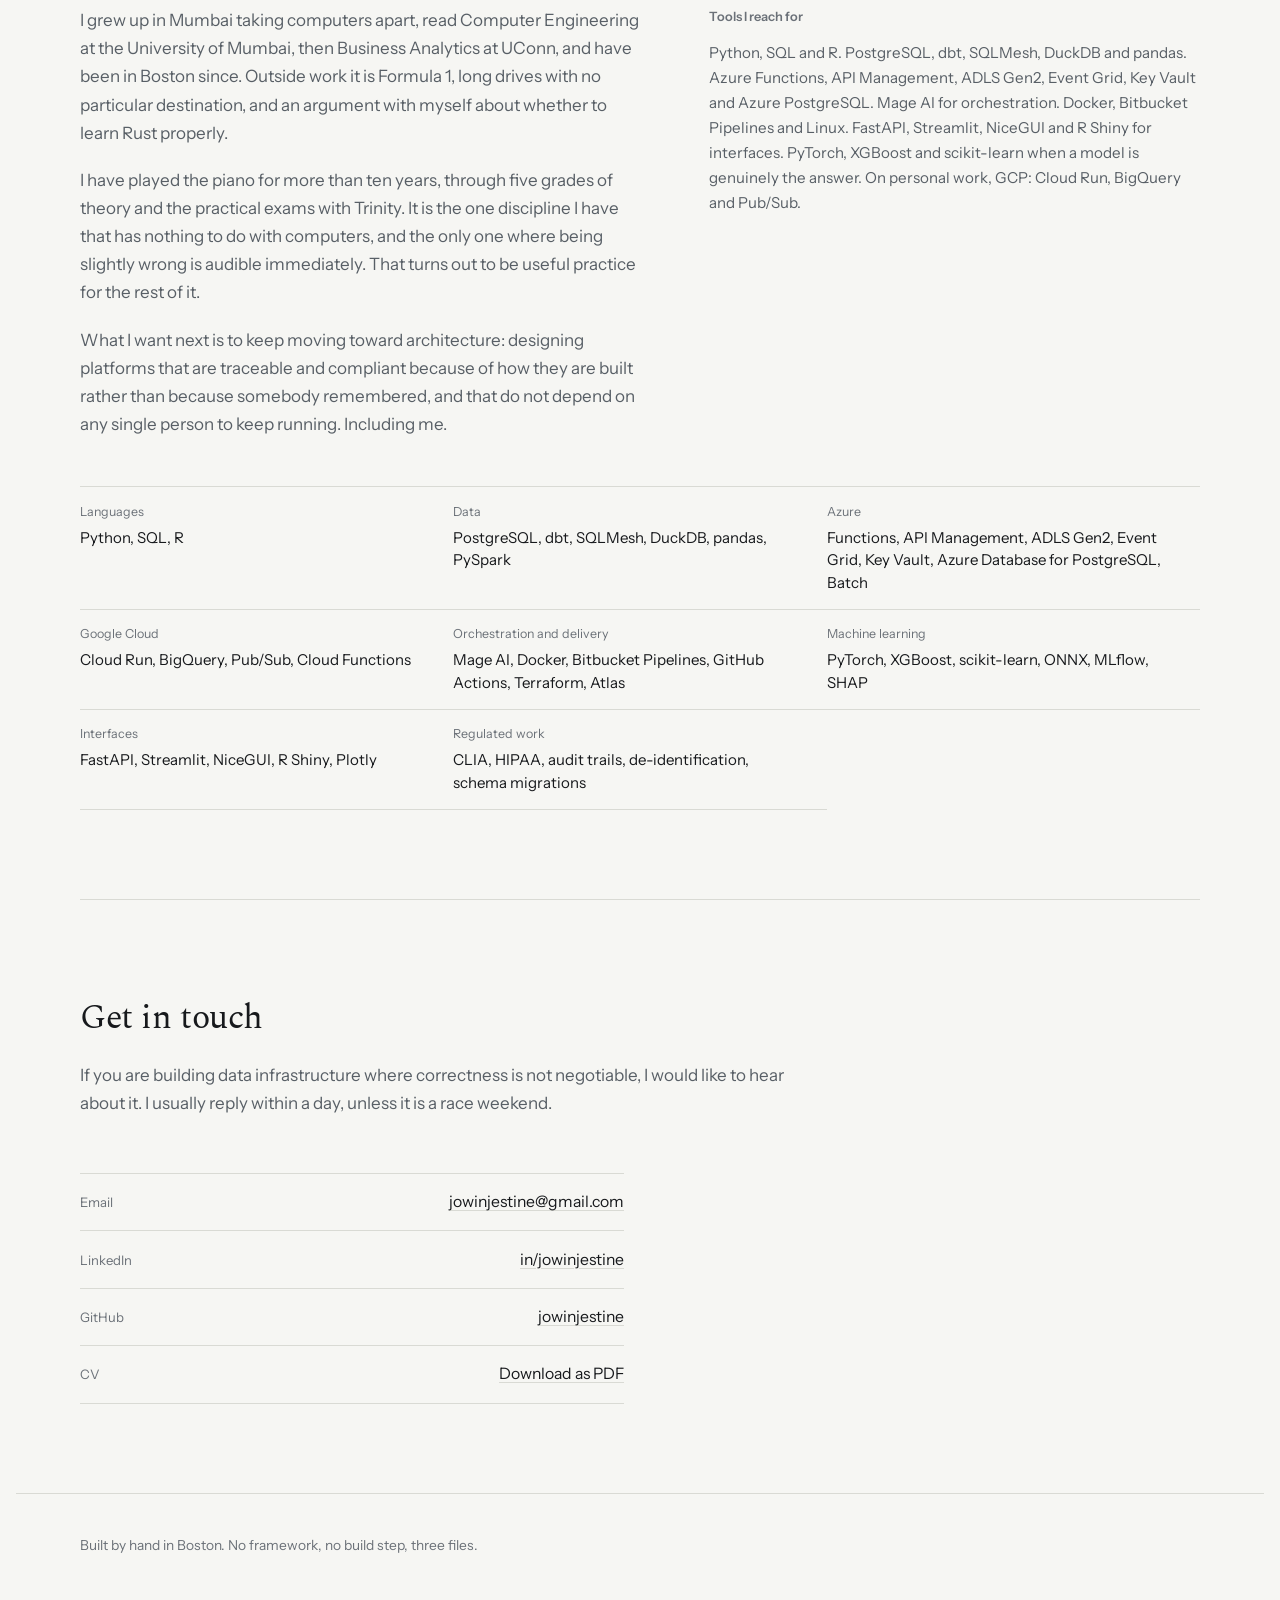
==== commit 94eb444c: "Link to official $12 Server Challenge leaderboard on index.html" ====
--- a/index.html
+++ b/index.html
@@ -144,7 +144,7 @@
       <div><dt>Published</dt><dd>iScience, Cell Press, 2025</dd></div>
     </dl>
 
-    <p class="challenge-intro-link"><strong>Beyond the lab:</strong> my C + io_uring server held <strong>300,000 virtual users</strong> on one 1-vCPU, 2-GB machine in the independently scored <a href="https://benchmarks.arjaythedev.com/12-dollar-server/leaderboard">$12 Server Challenge</a>. <a href="/projects/twelve-dollar-server.html">Read the engineering case study</a>.</p>
+    <p class="challenge-intro-link"><strong>Beyond the lab:</strong> my C + io_uring server held <strong>300,000 virtual users</strong> on one 1-vCPU, 2-GB machine in the independently scored <a href="https://benchmarks.arjaythedev.com/12-dollar-server">$12 Server Challenge</a>. <a href="/projects/twelve-dollar-server.html">Read the engineering case study</a>.</p>
   </section>
 
   <!-- ══════════════ WORK ══════════════ -->
@@ -942,7 +942,7 @@
         <p class="entry-meta">
           <a href="/projects/twelve-dollar-server.html">Read the technical case study</a>
           <span aria-hidden="true"> · </span>
-          <a href="https://benchmarks.arjaythedev.com/12-dollar-server/leaderboard">Independently verified benchmark</a>
+          <a href="https://benchmarks.arjaythedev.com/12-dollar-server">Official leaderboard · benchmarks.arjaythedev.com/12-dollar-server</a>
           <span aria-hidden="true"> · </span>
           <a href="https://github.com/arjaythedev/twelve-dollar-server-challenge/pull/486">Merged PR #486</a>
         </p>
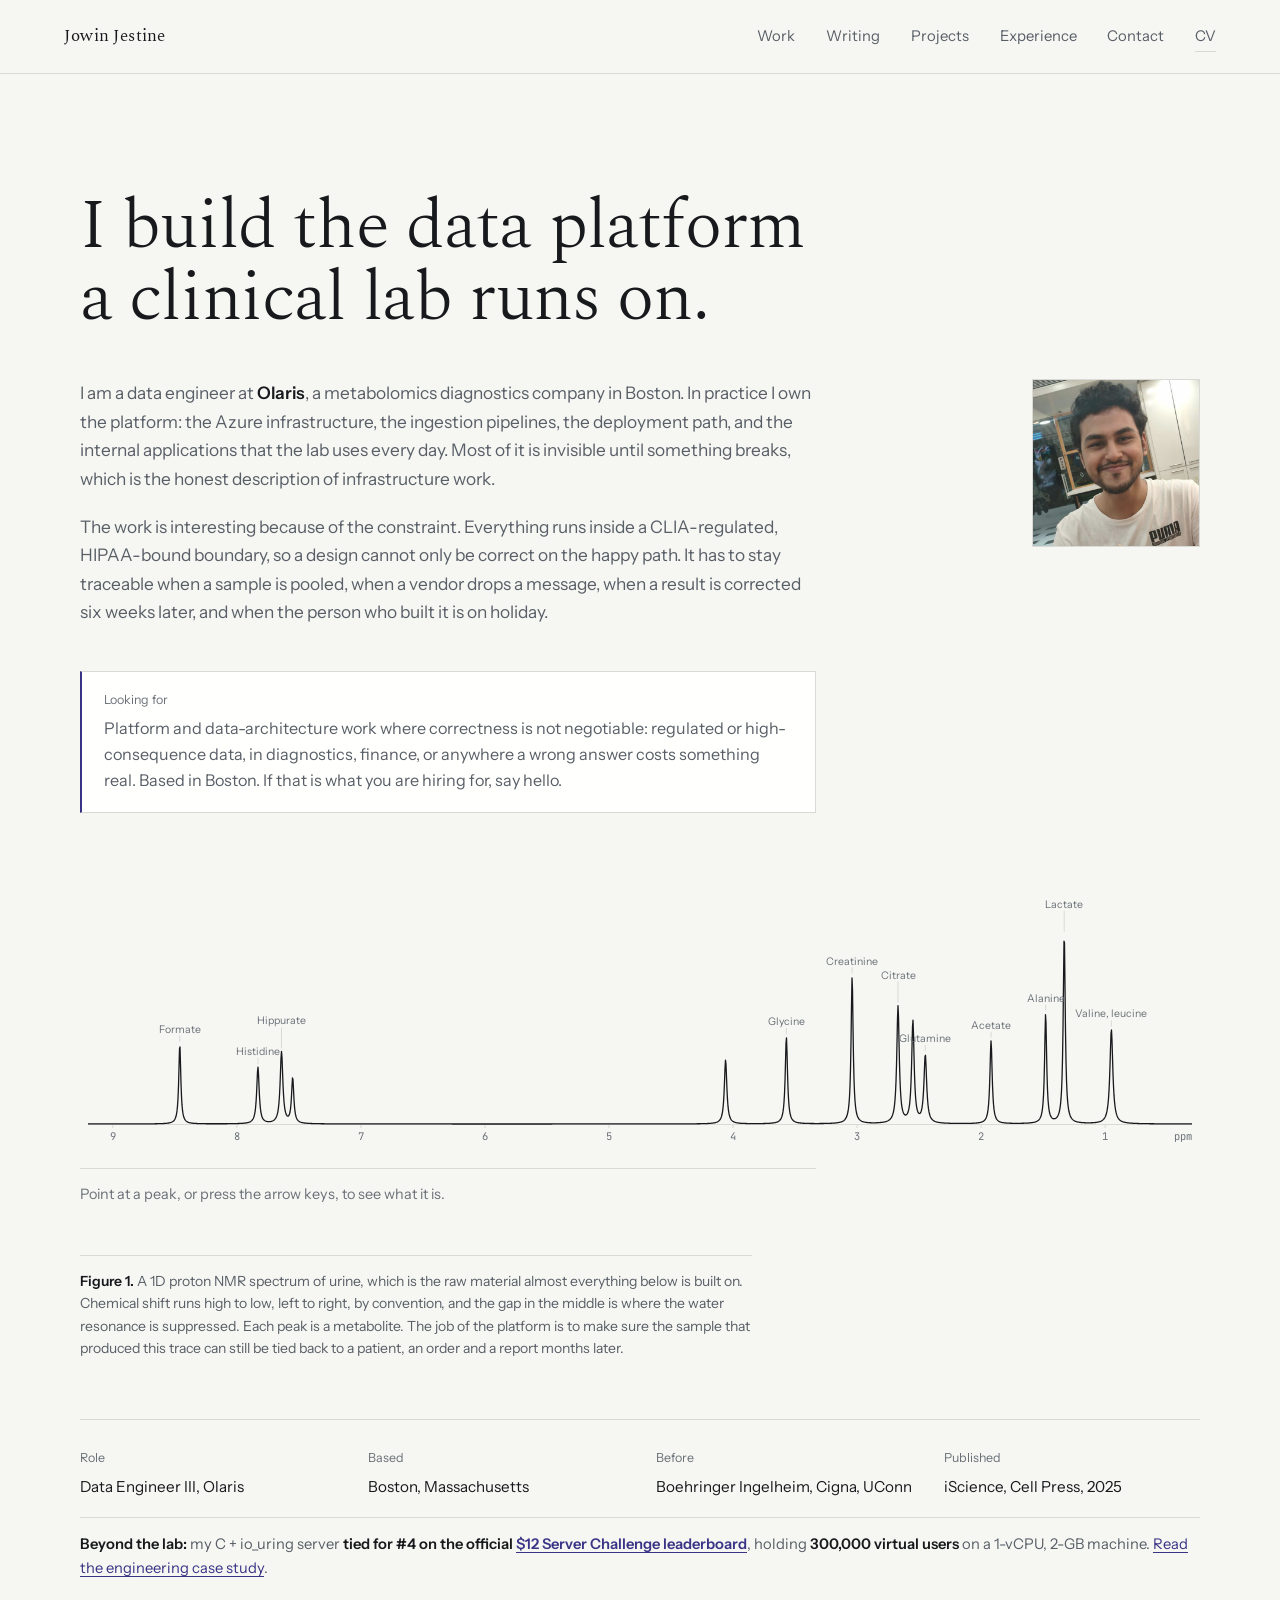
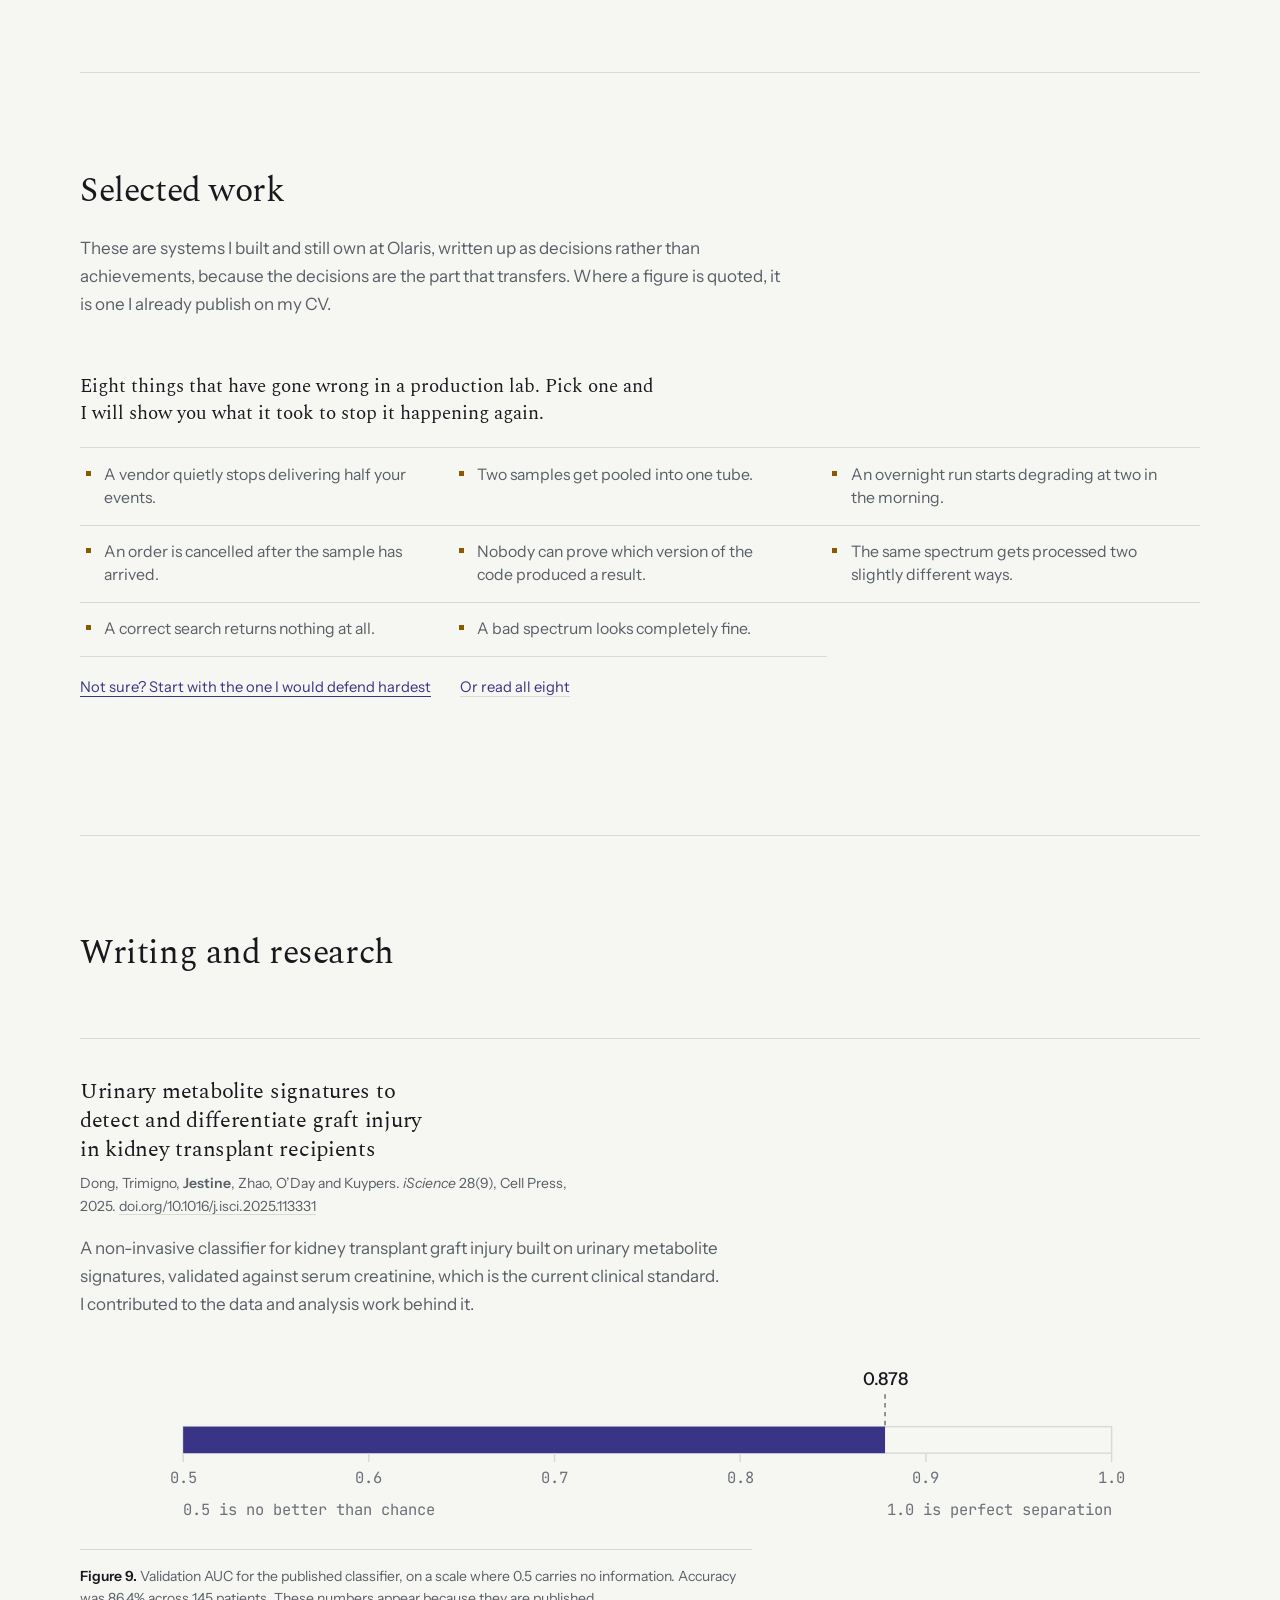
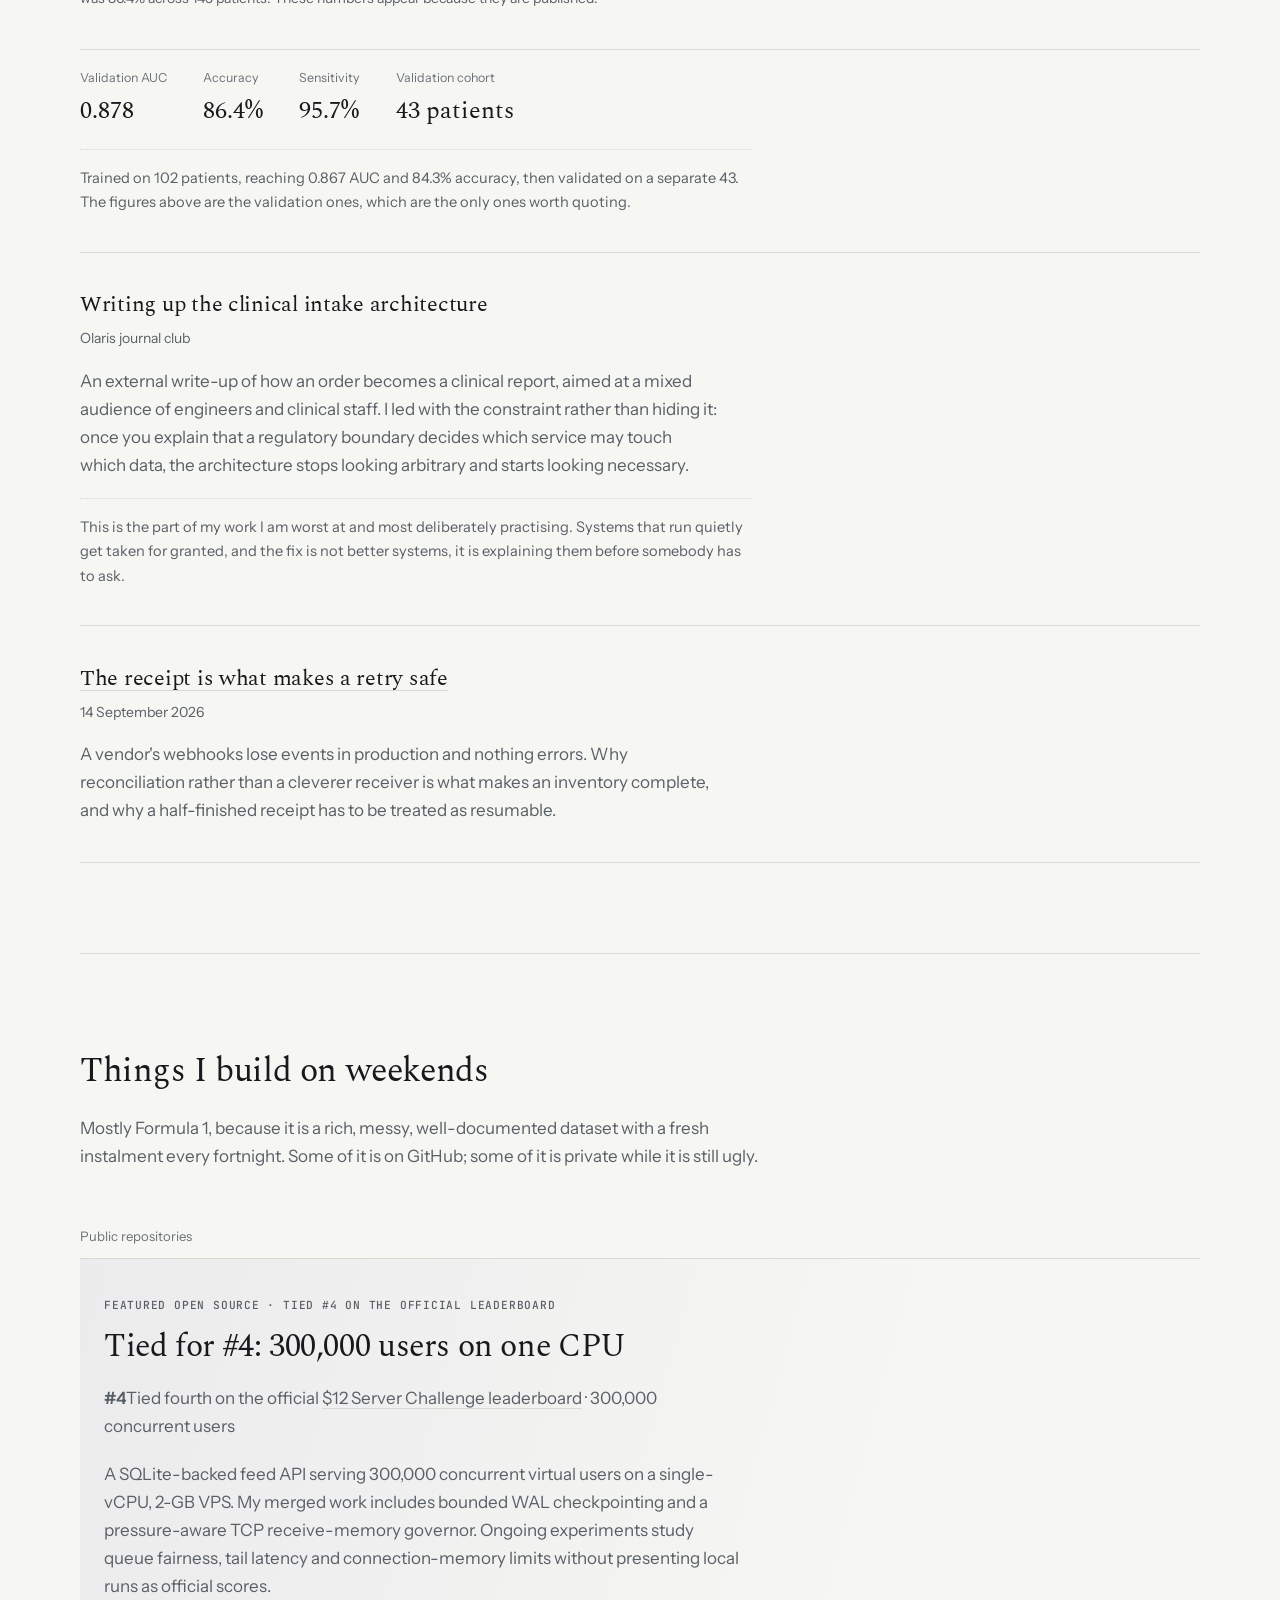
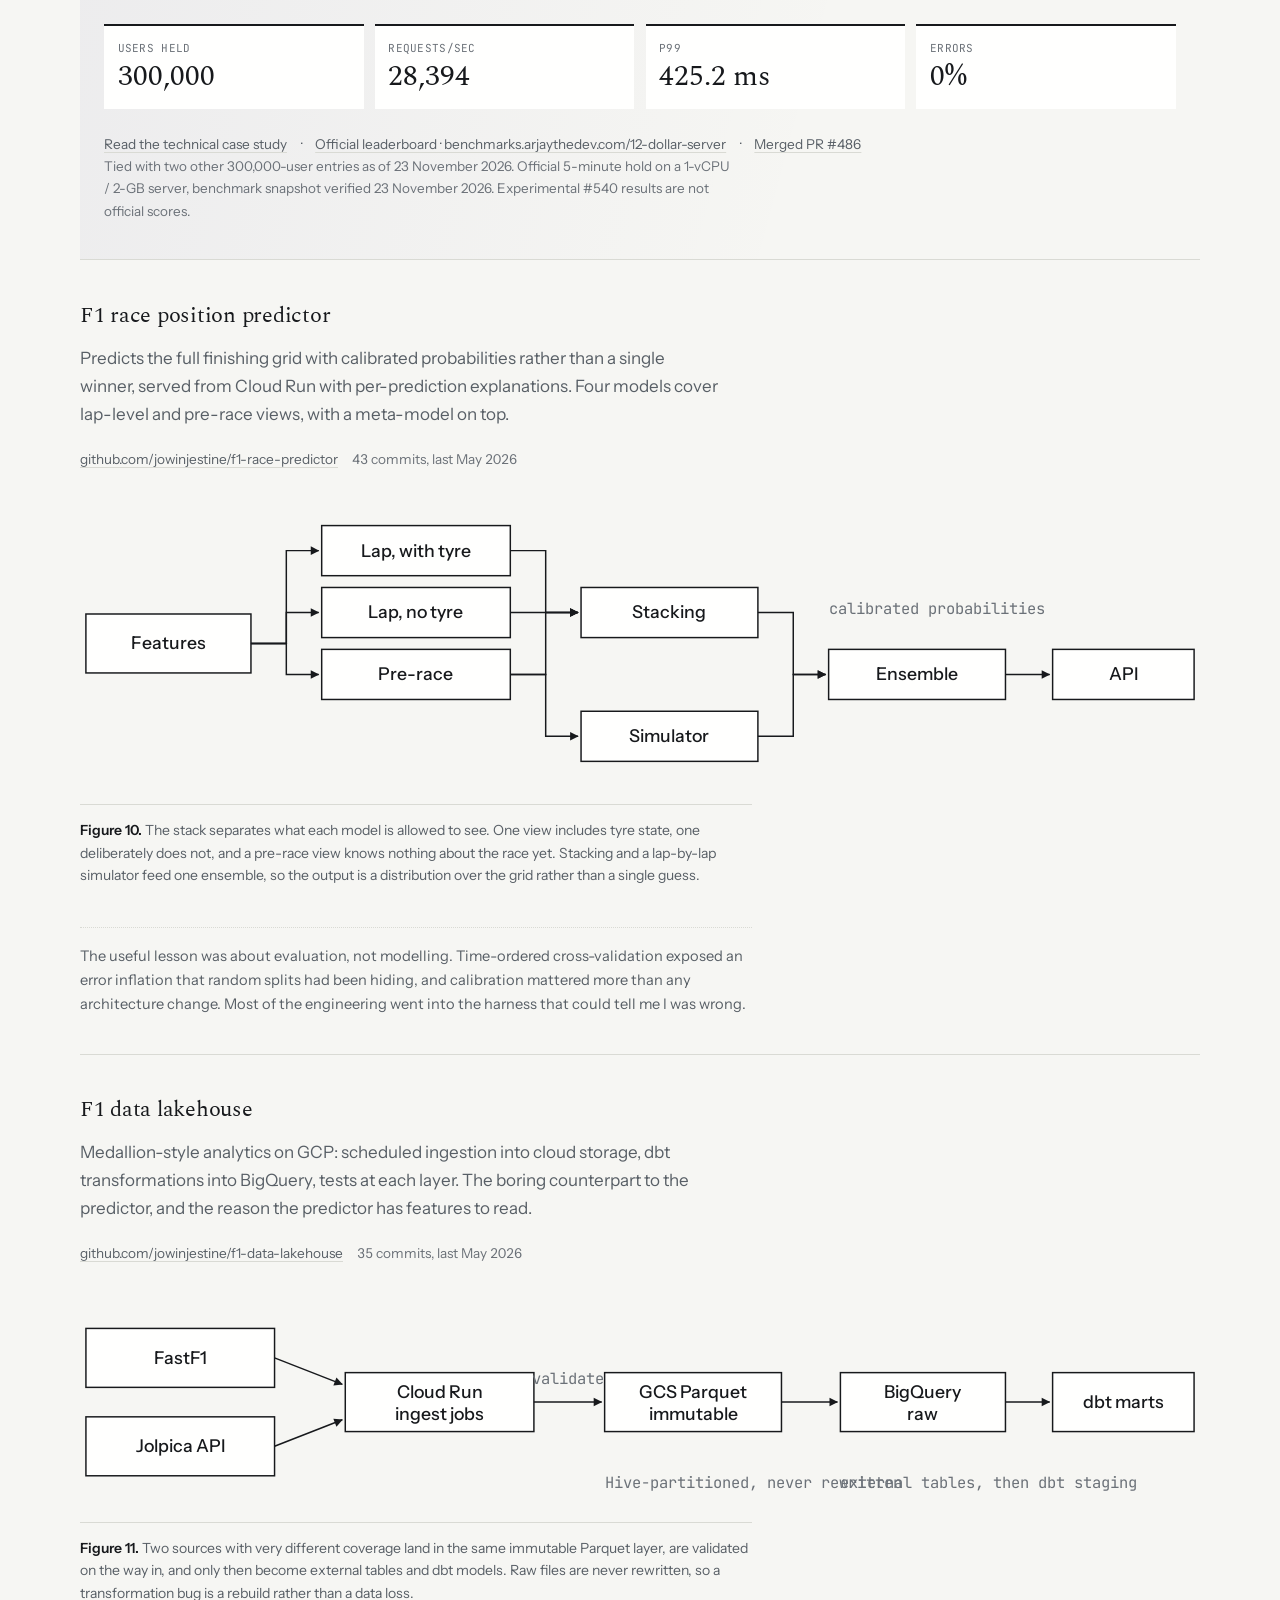
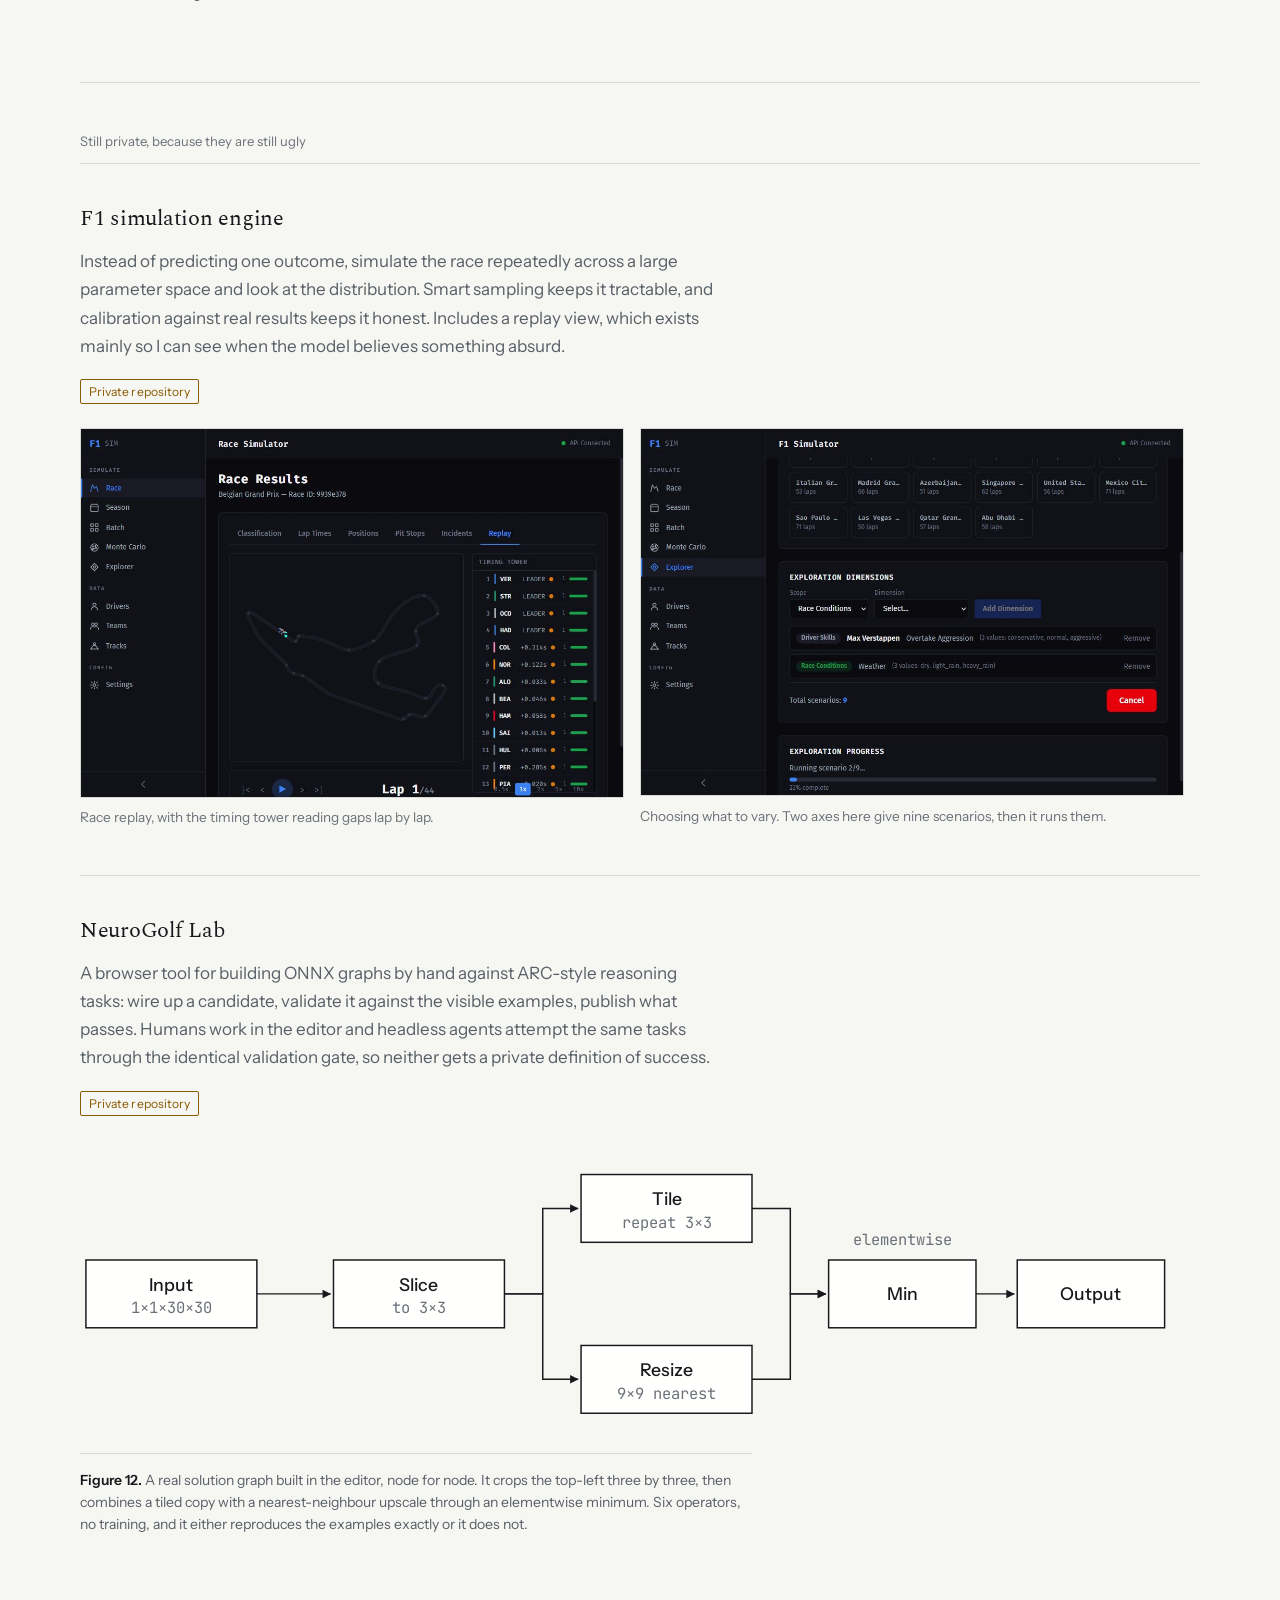
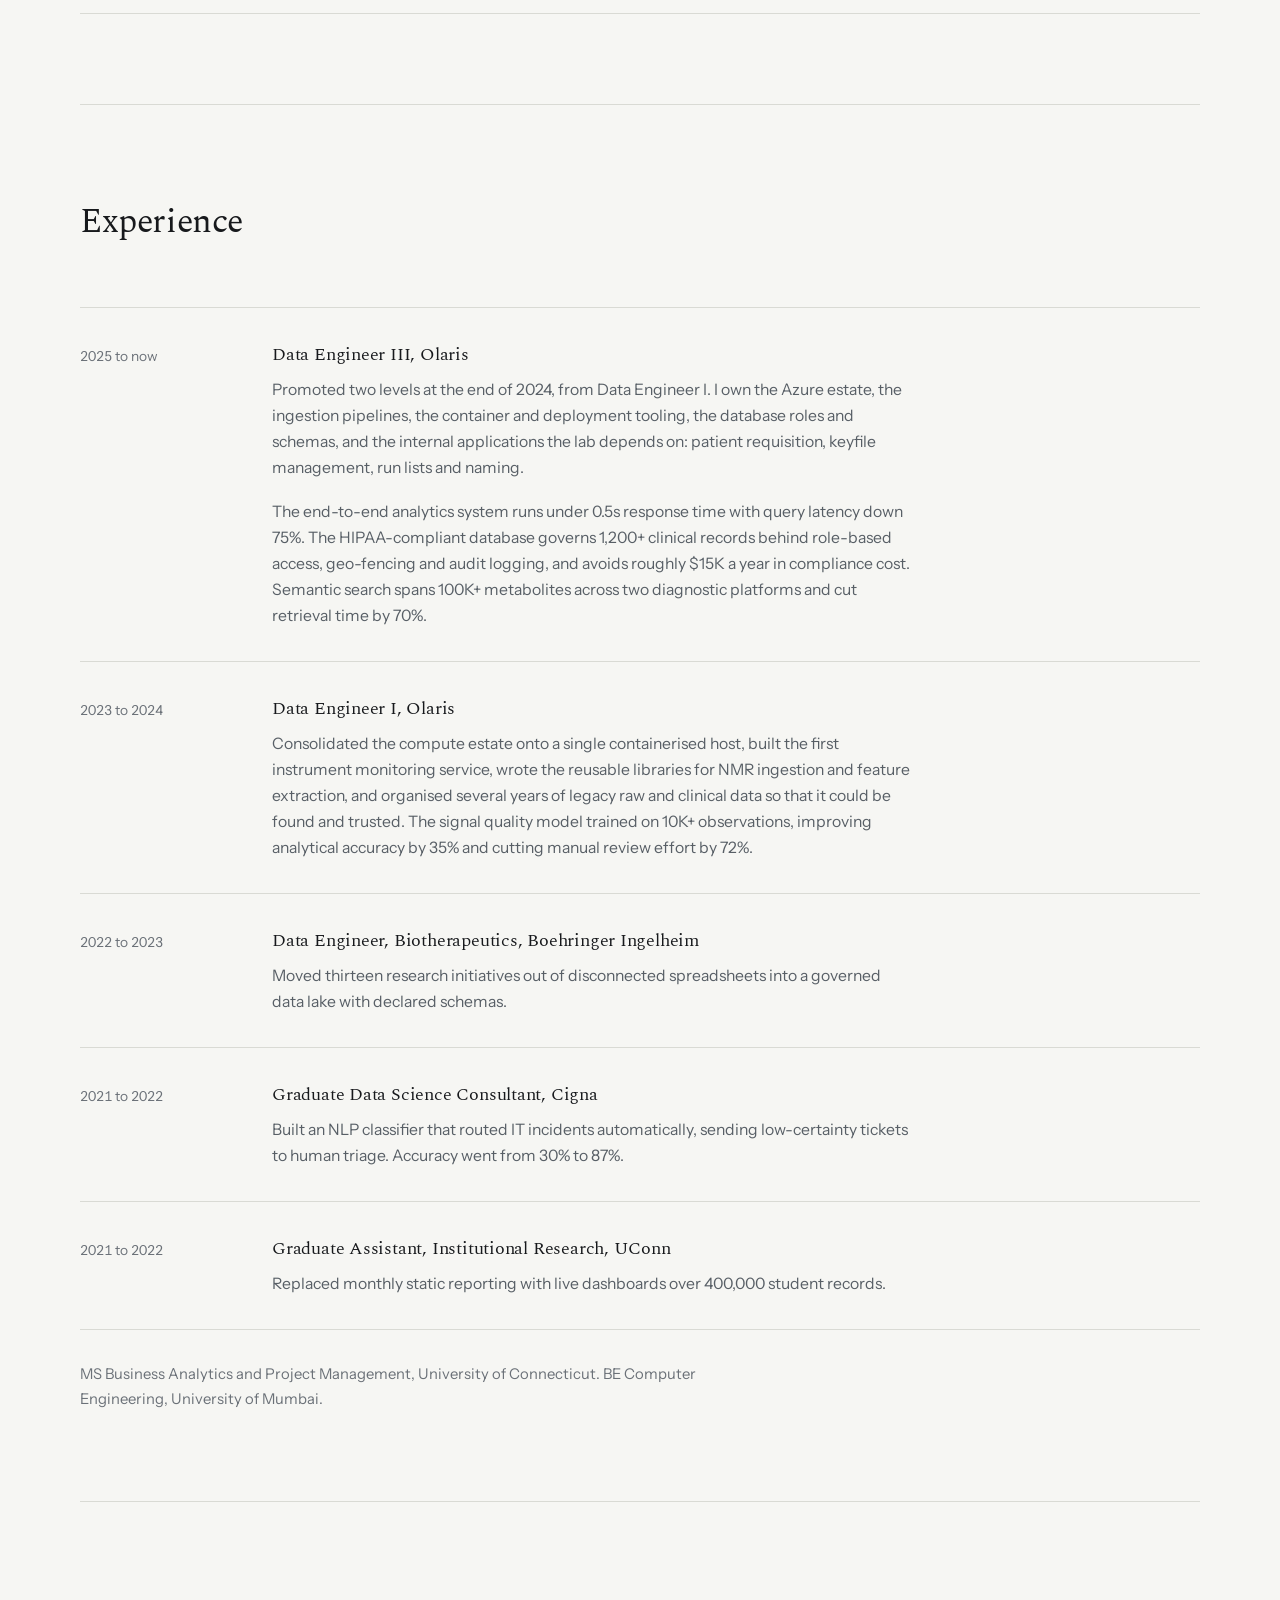
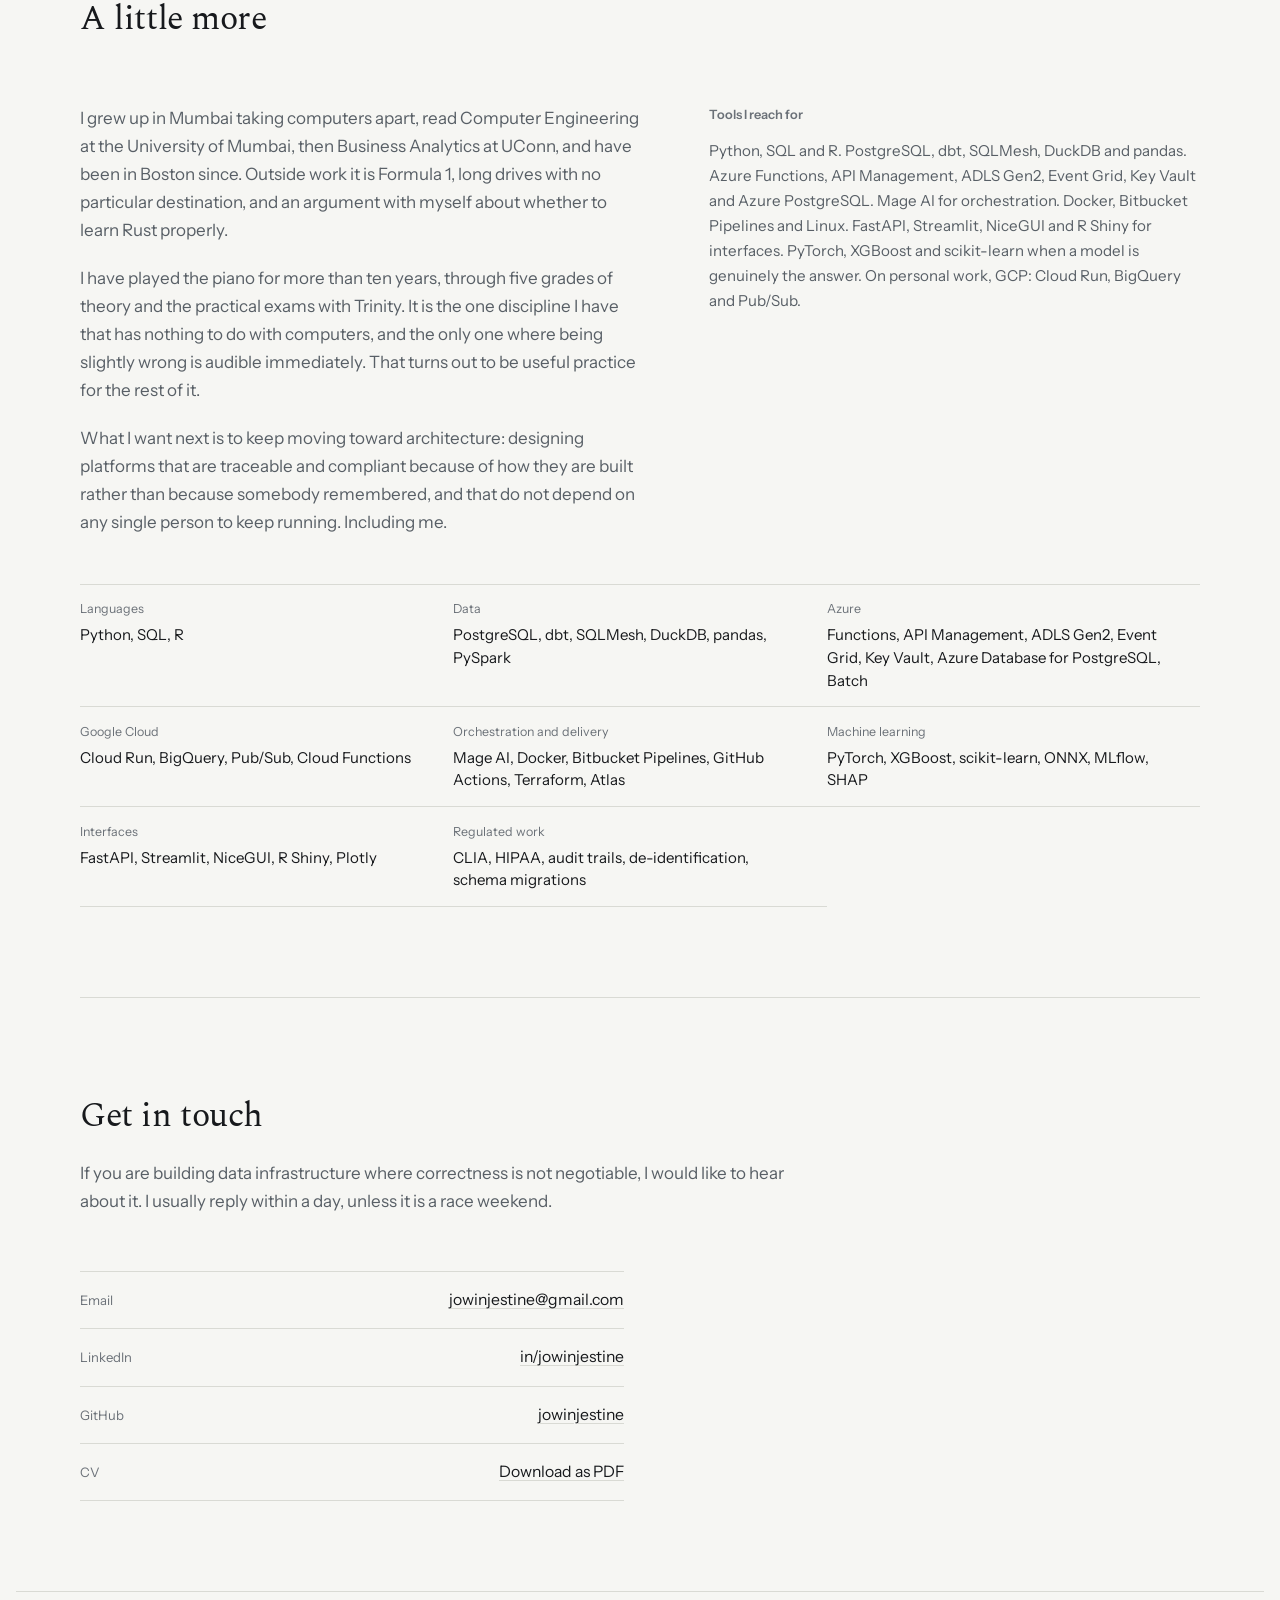
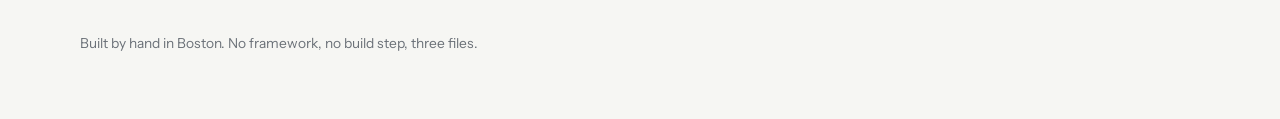
==== commit 409272d2: "Highlight tied #4 official $12 Server Challenge ranking" ====
--- a/index.html
+++ b/index.html
@@ -144,7 +144,7 @@
       <div><dt>Published</dt><dd>iScience, Cell Press, 2025</dd></div>
     </dl>
 
-    <p class="challenge-intro-link"><strong>Beyond the lab:</strong> my C + io_uring server held <strong>300,000 virtual users</strong> on one 1-vCPU, 2-GB machine in the independently scored <a href="https://benchmarks.arjaythedev.com/12-dollar-server">$12 Server Challenge</a>. <a href="/projects/twelve-dollar-server.html">Read the engineering case study</a>.</p>
+    <p class="challenge-intro-link"><strong>Beyond the lab:</strong> my C + io_uring server <strong>tied for #4 on the official <a href="https://benchmarks.arjaythedev.com/12-dollar-server">$12 Server Challenge leaderboard</a></strong>, holding <strong>300,000 virtual users</strong> on a 1-vCPU, 2-GB machine. <a href="/projects/twelve-dollar-server.html">Read the engineering case study</a>.</p>
   </section>
 
   <!-- ══════════════ WORK ══════════════ -->
@@ -925,8 +925,9 @@
     <p class="group-label">Public repositories</p>
     <ul class="projects">
       <li class="challenge-feature" id="server-challenge">
-        <p class="challenge-kicker">Featured open source · C / Linux / io_uring / SQLite</p>
-        <h3><a href="/projects/twelve-dollar-server.html">The $12 Server Challenge: 300,000 users on one CPU</a></h3>
+        <p class="challenge-kicker">Featured open source · Tied #4 on the official leaderboard</p>
+        <h3><a href="/projects/twelve-dollar-server.html">Tied for #4: 300,000 users on one CPU</a></h3>
+        <p class="challenge-rank"><strong>#4</strong><span>Tied fourth on the official <a href="https://benchmarks.arjaythedev.com/12-dollar-server">$12 Server Challenge leaderboard</a> · 300,000 concurrent users</span></p>
         <p>
           A SQLite-backed feed API serving 300,000 concurrent virtual users on a single-vCPU,
           2-GB VPS. My merged work includes bounded WAL checkpointing and a pressure-aware
@@ -946,7 +947,7 @@
           <span aria-hidden="true"> · </span>
           <a href="https://github.com/arjaythedev/twelve-dollar-server-challenge/pull/486">Merged PR #486</a>
         </p>
-        <p class="challenge-note">Official 5-minute hold on a 1-vCPU / 2-GB server, benchmark snapshot verified 23 November 2026. Experimental #540 results are not official scores.</p>
+        <p class="challenge-note">Tied with two other 300,000-user entries as of 23 November 2026. Official 5-minute hold on a 1-vCPU / 2-GB server, benchmark snapshot verified 23 November 2026. Experimental #540 results are not official scores.</p>
       </li>
       <li>
         <h3>F1 race position predictor</h3>
